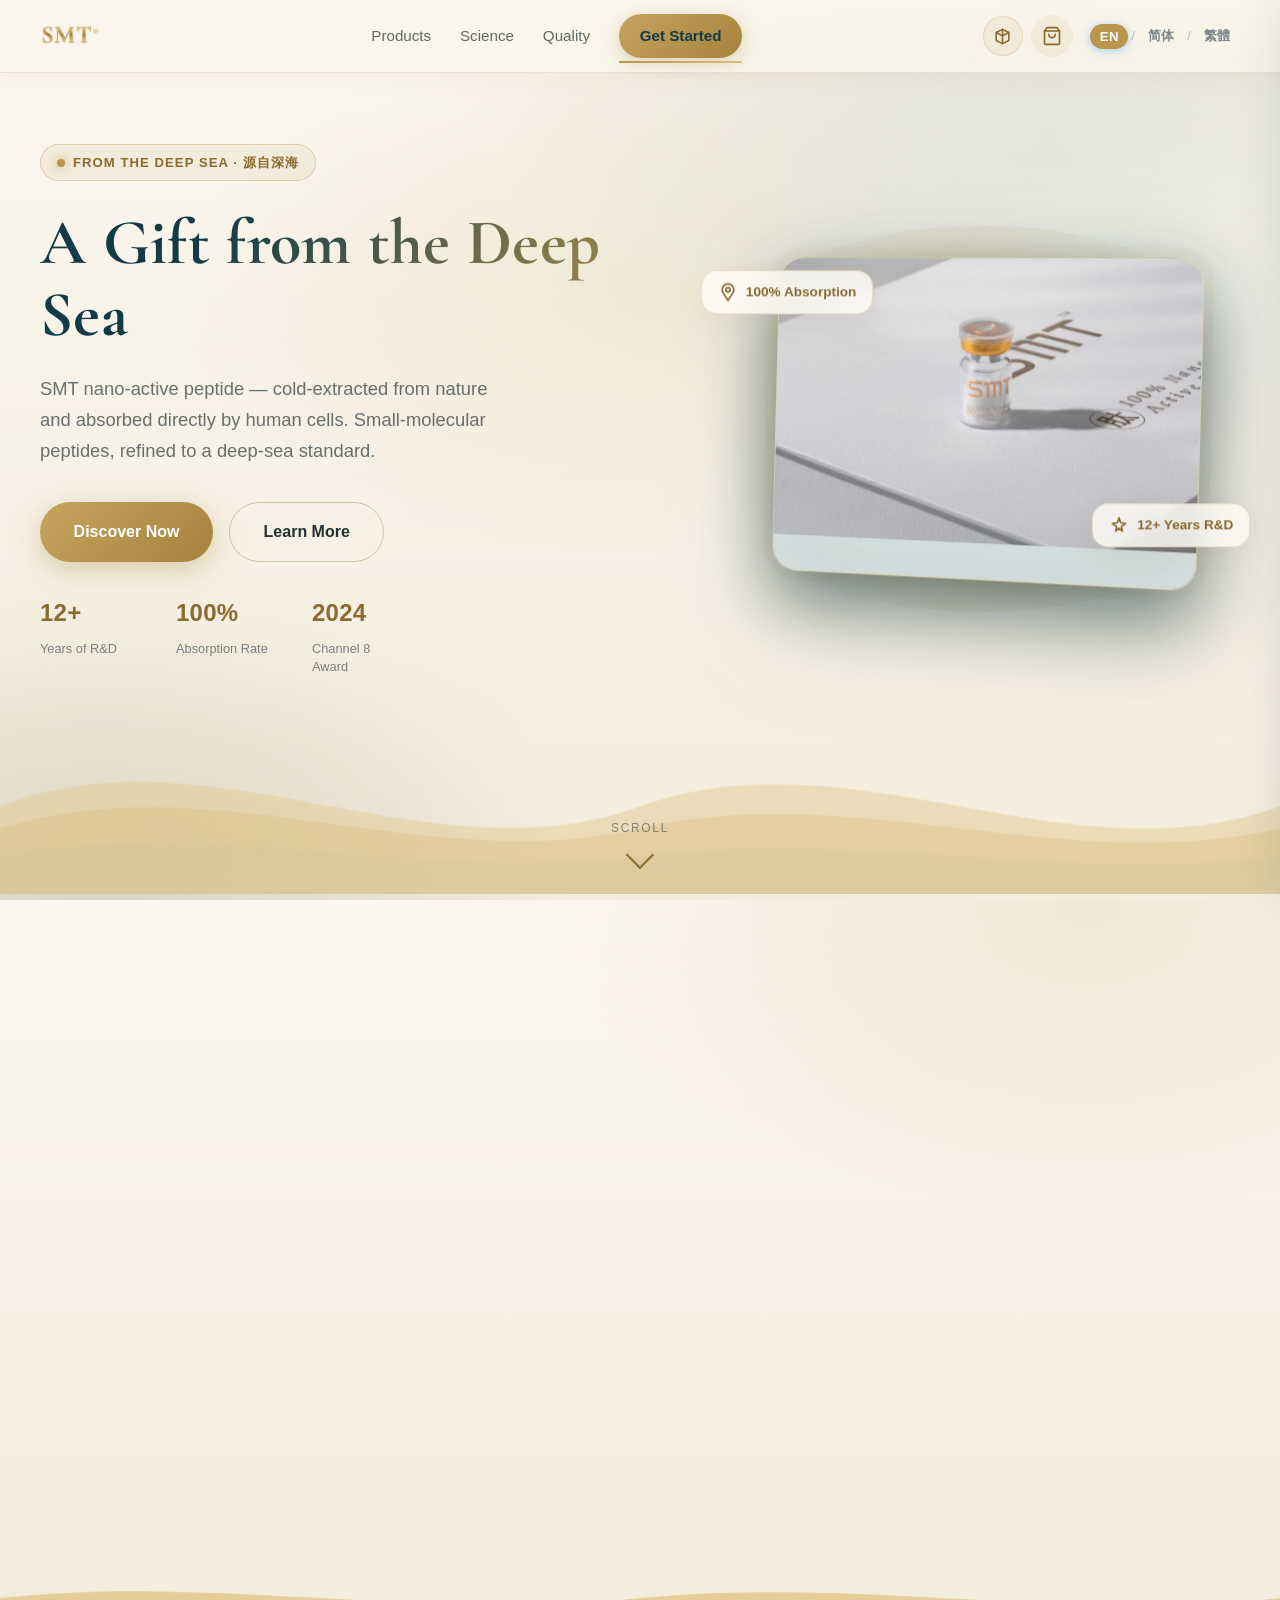
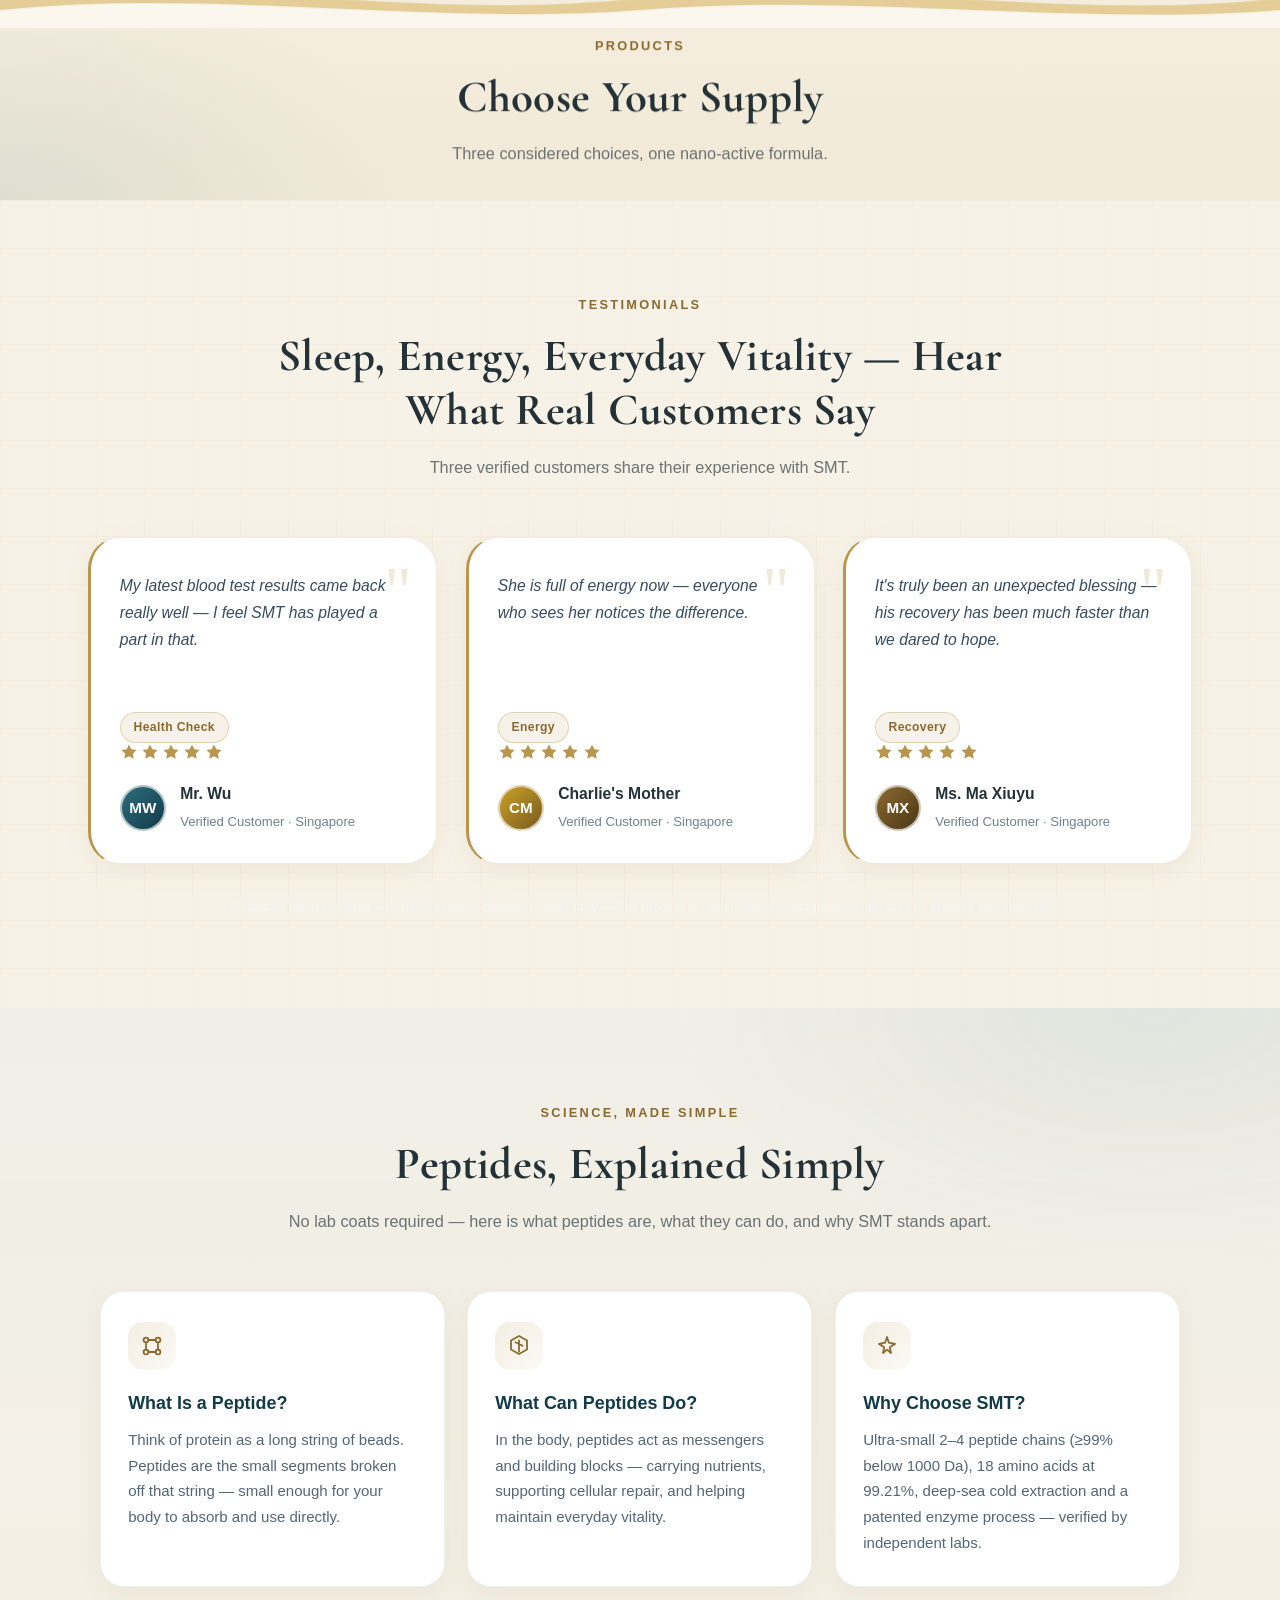
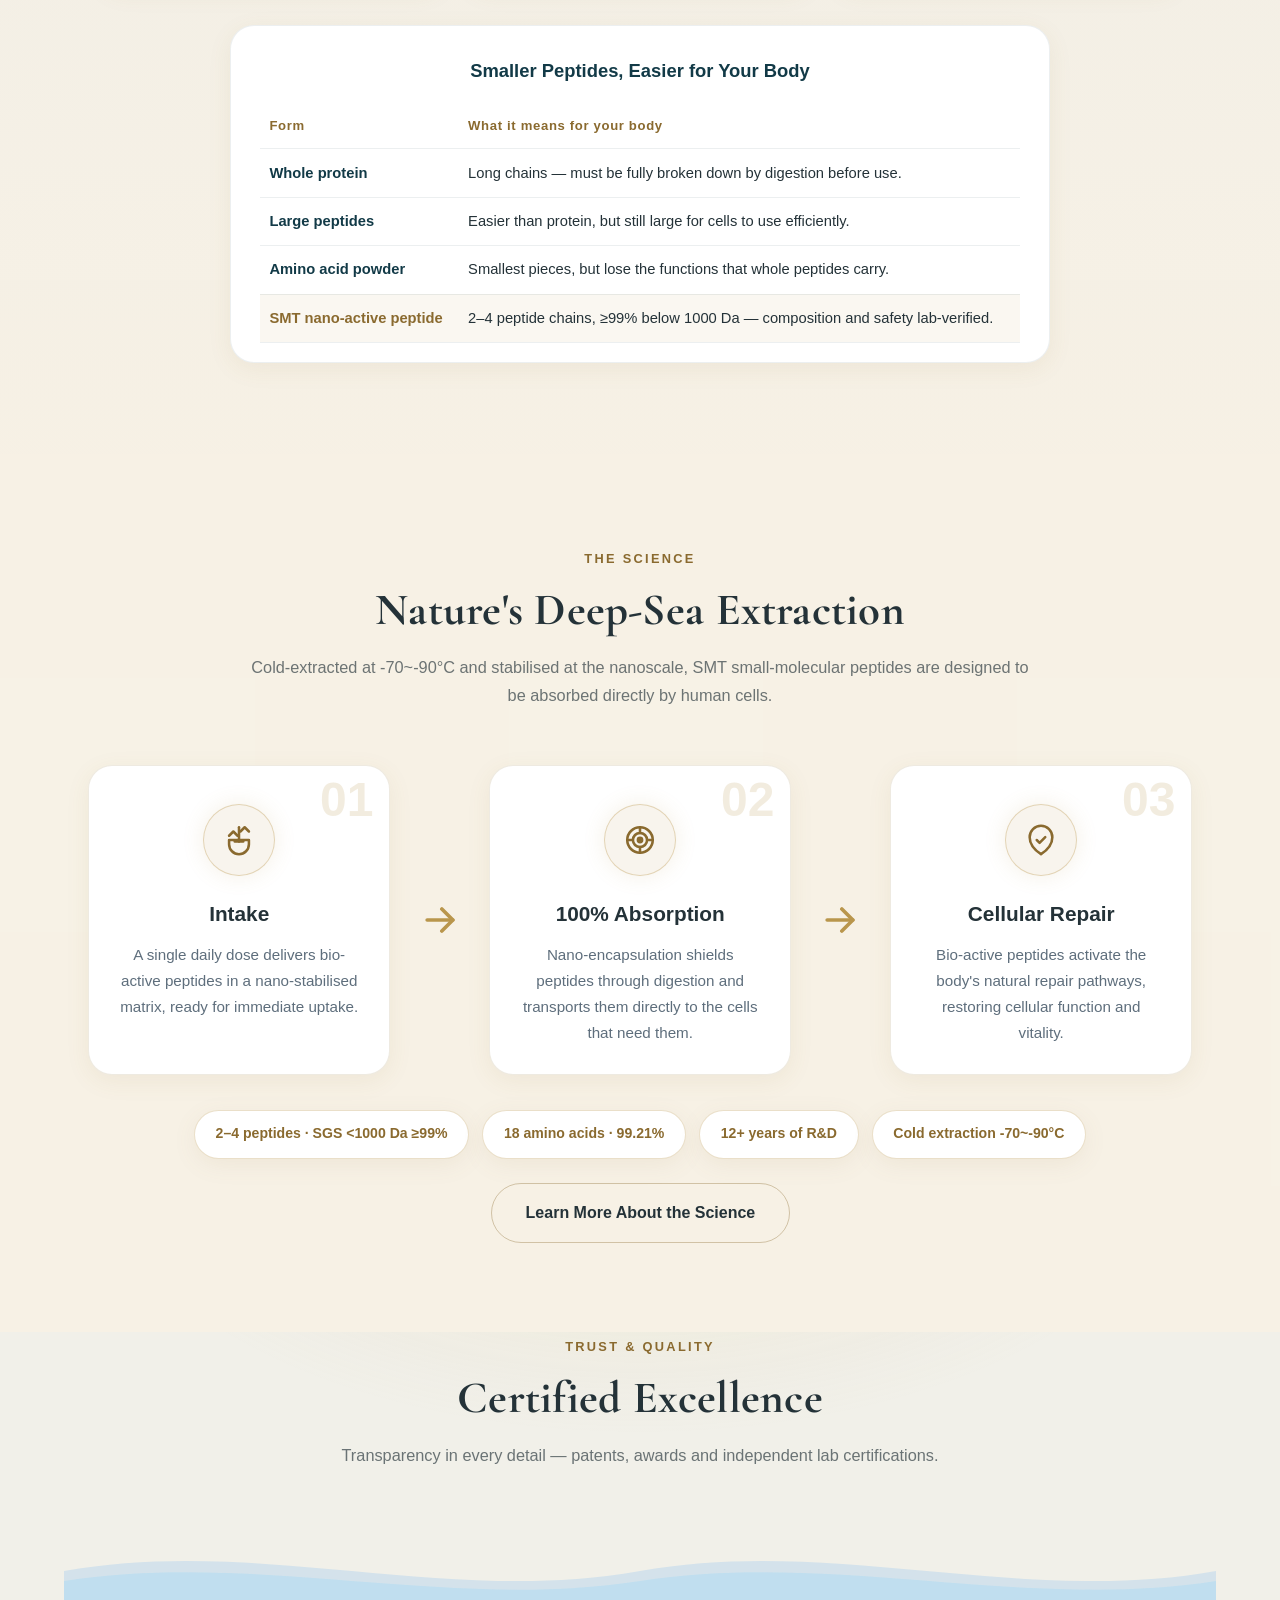
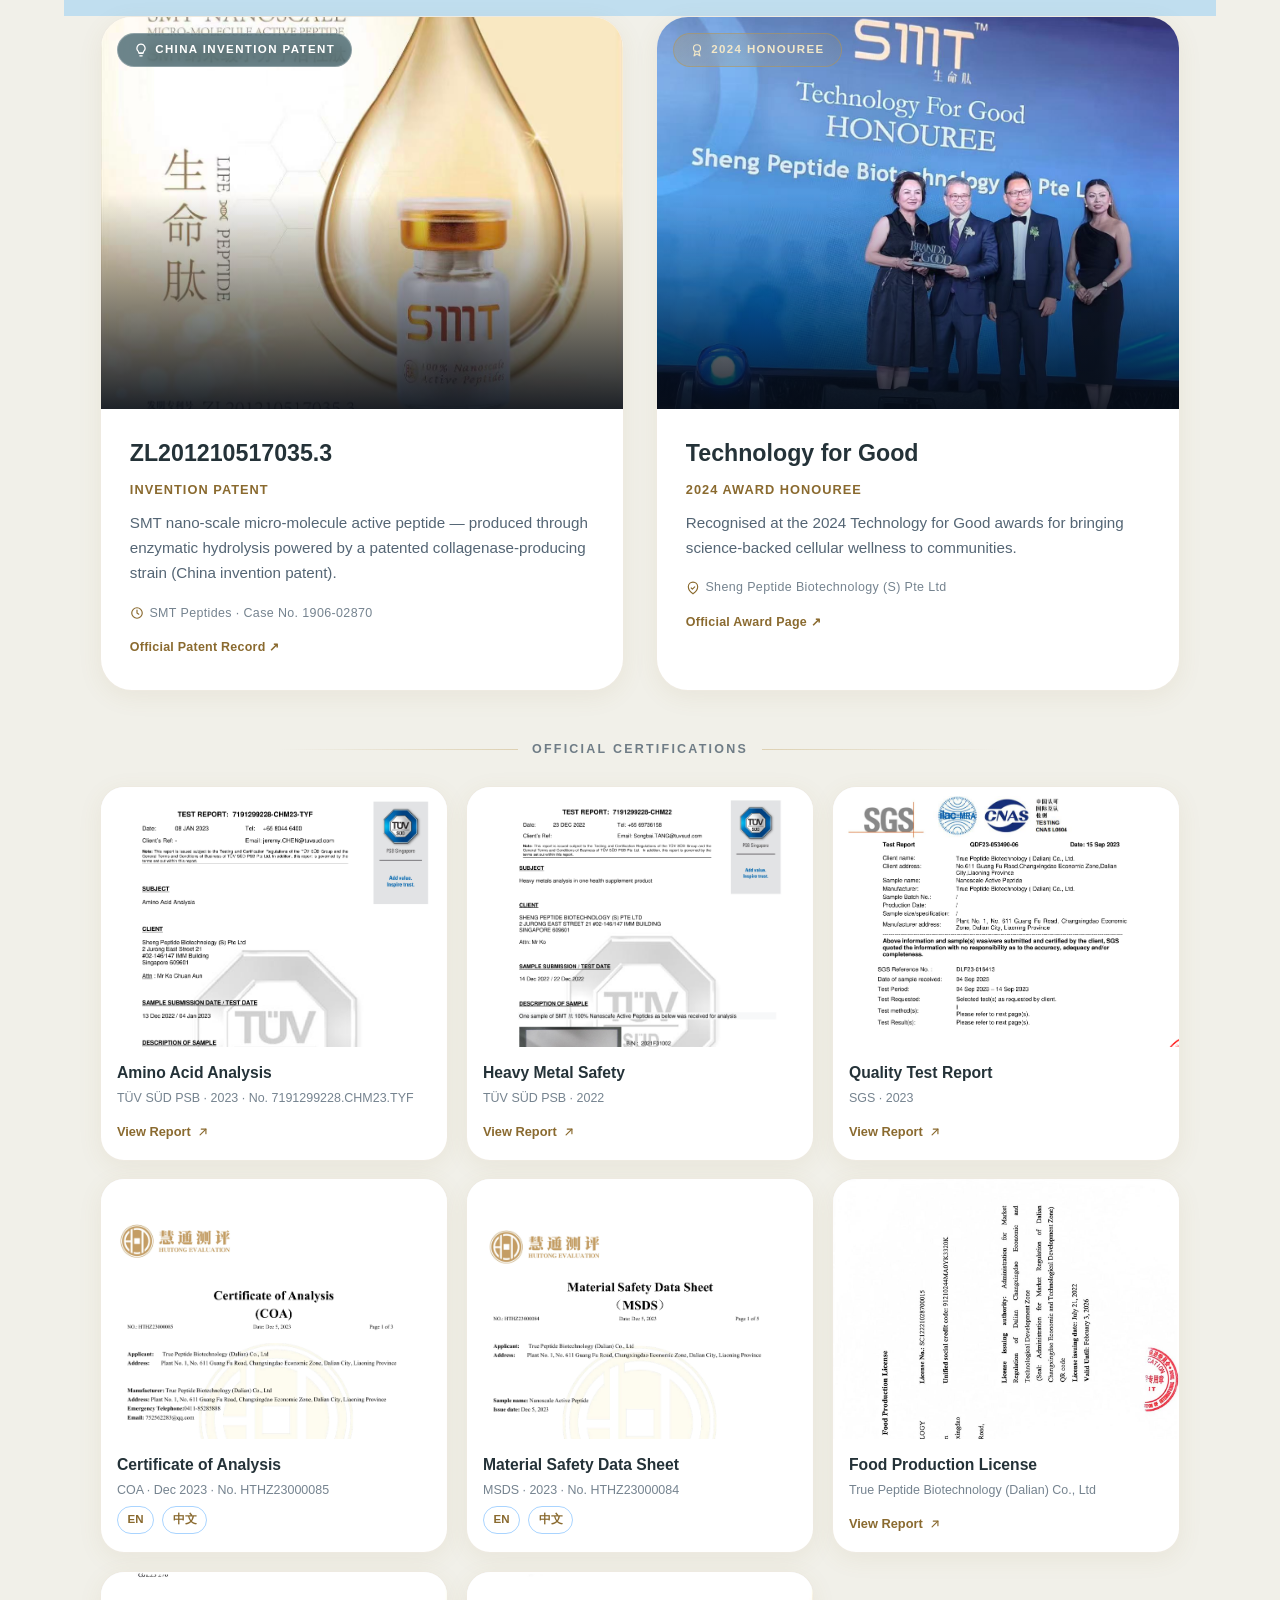
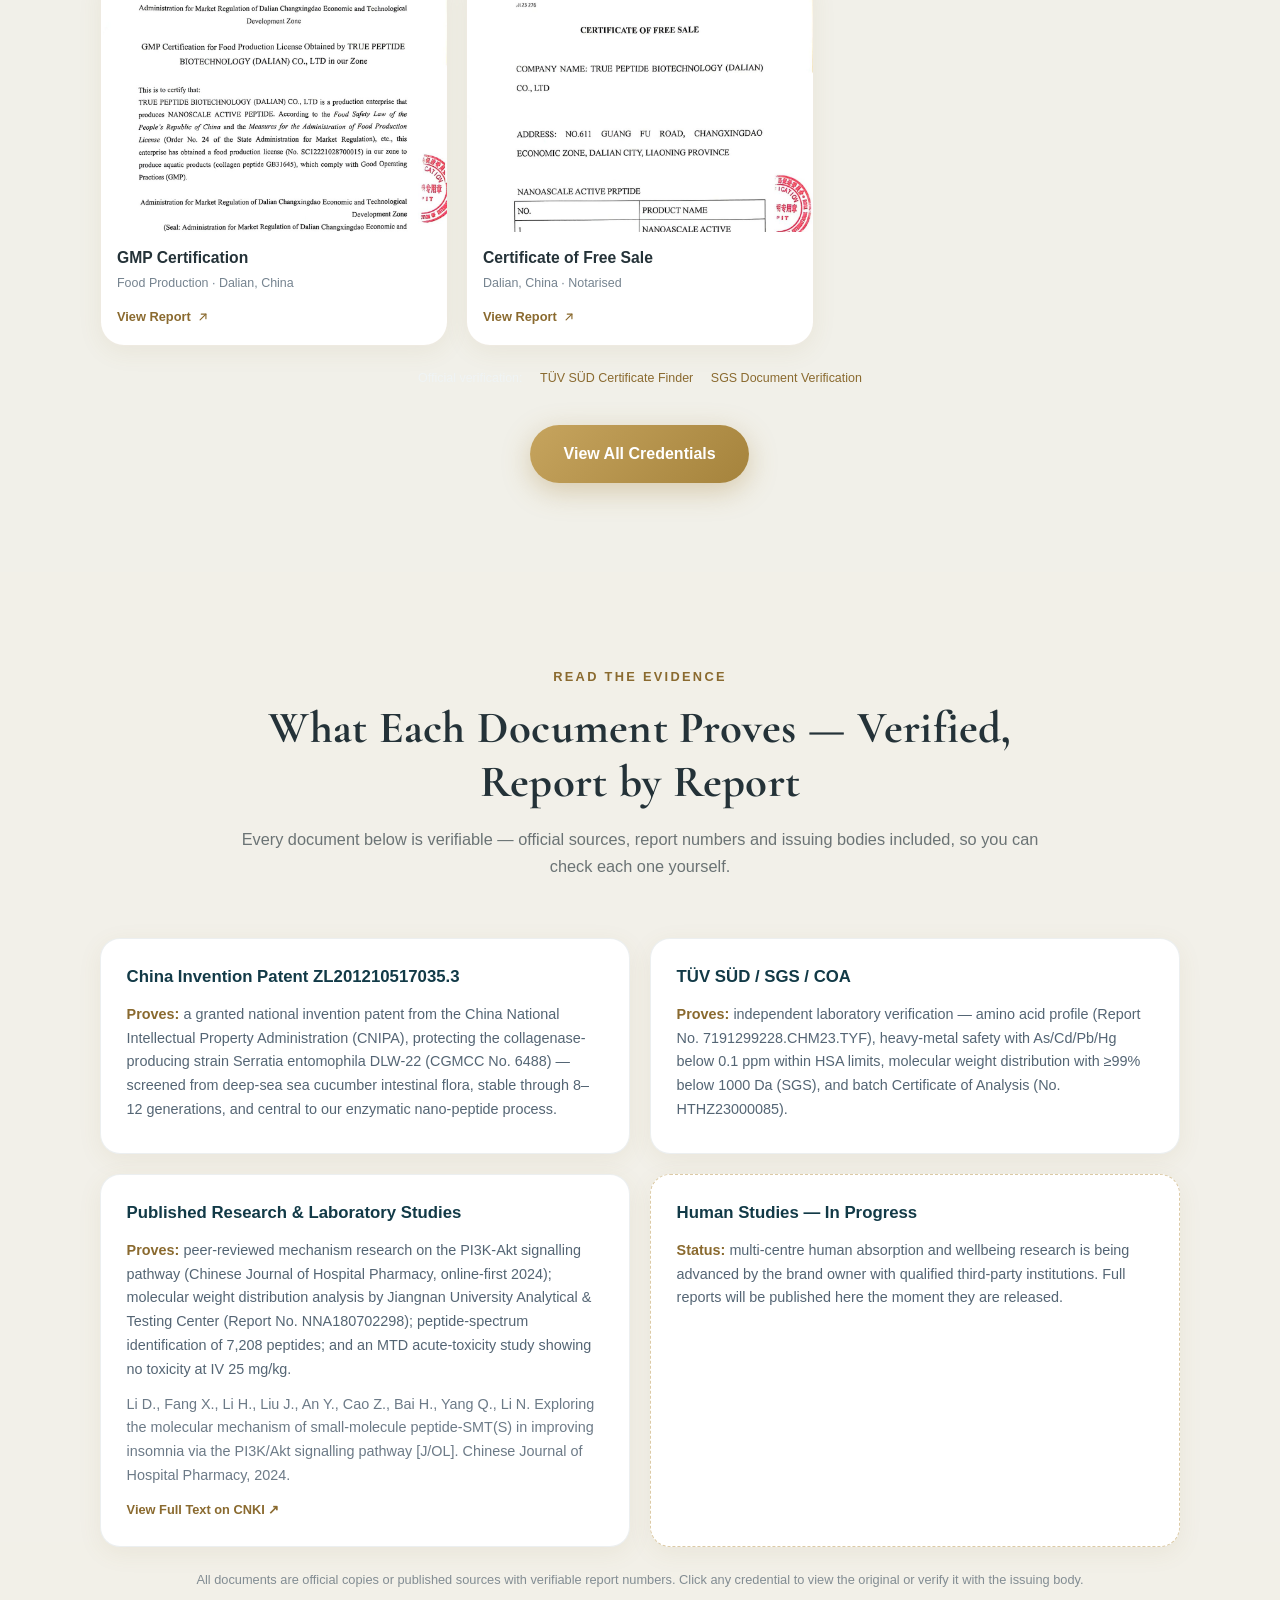
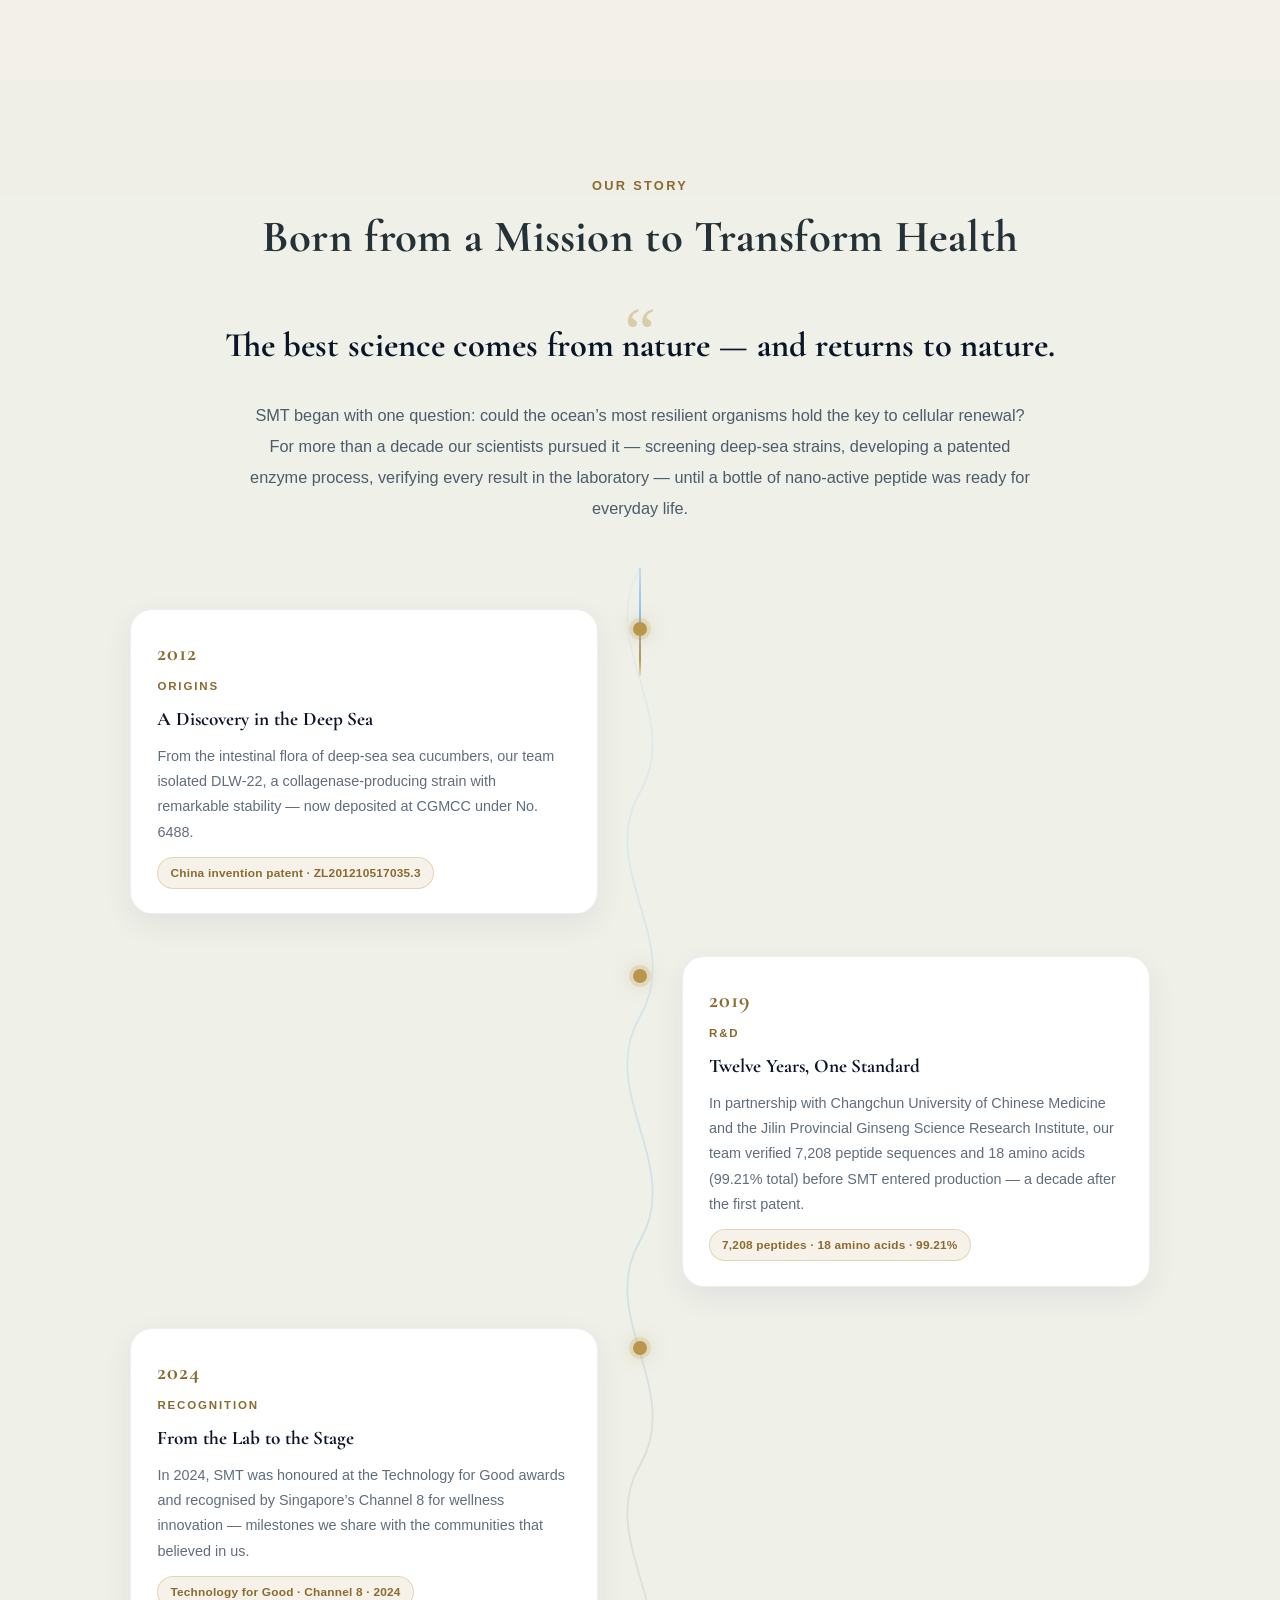
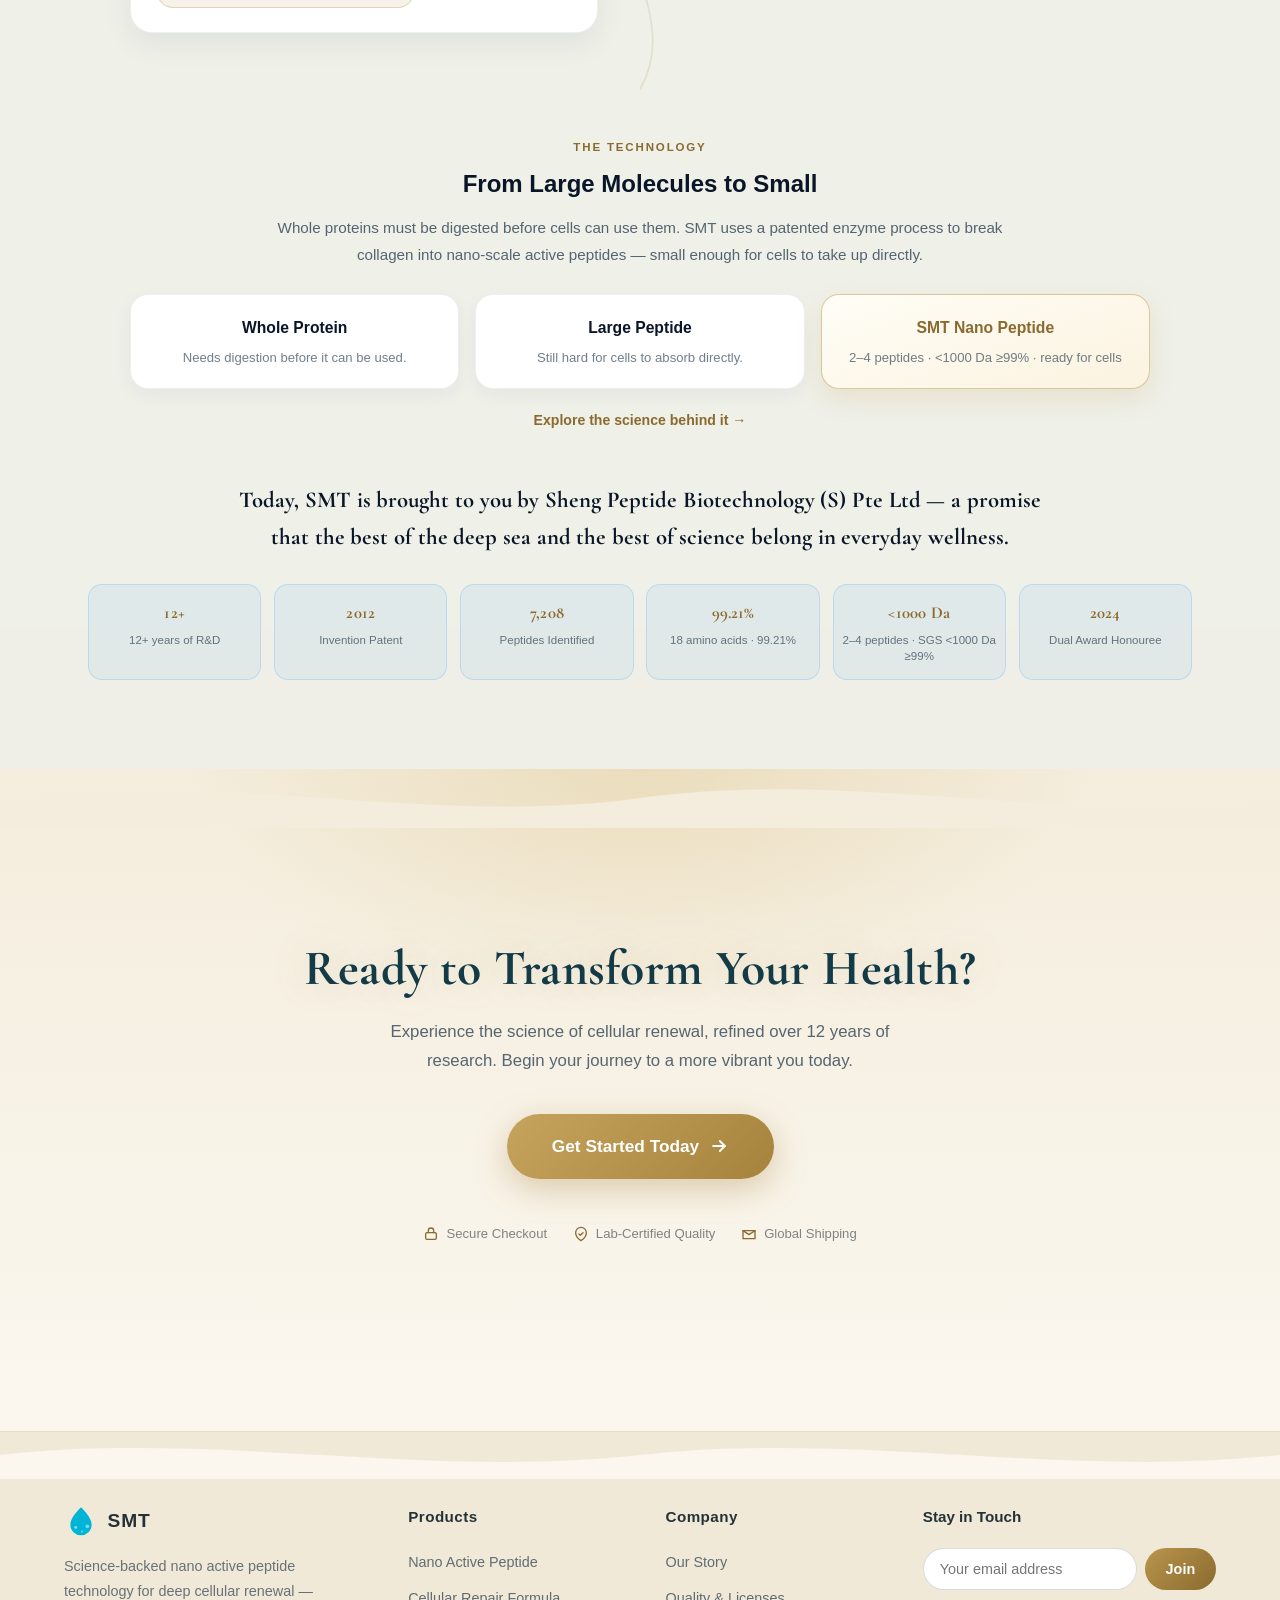
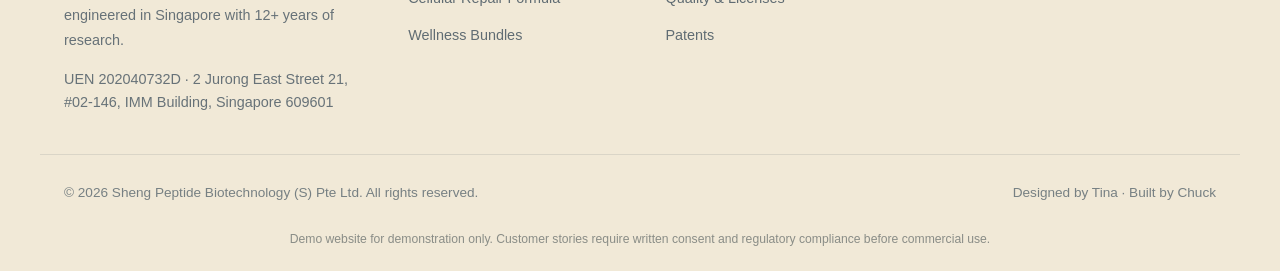
==== index.html @ e6cbcad3 "fix: v3.2.5 trademark mark ™ -> ® sitewide (nav hot-stamp logo; IPOS registered TM 40202020018T basi" ====
<!DOCTYPE html>
<html lang="en">
<head>
<meta charset="UTF-8">
<meta name="viewport" content="width=device-width, initial-scale=1.0">
<title>Sheng Peptide Biotechnology (S) Pte Ltd — Unlock Your Cells' Full Potential</title>
<meta name="description" content="Sheng Peptide Biotechnology (S) Pte Ltd: 12+ years of R&D in nano active peptide technology. Intake → 100% Absorption → Cellular Repair. Recipient of the 2024 Channel 8 Singapore award.">
<meta name="keywords" content="Sheng Peptide, SMT, peptide, nano active peptide, cellular repair, cellular renewal, biotechnology, Singapore, 100% absorption">
<meta name="author" content="Sheng Peptide Biotechnology (S) Pte Ltd">
<meta property="og:type" content="website">
<meta property="og:title" content="Sheng Peptide Biotechnology — Unlock Your Cells' Full Potential">
<meta property="og:description" content="Nano active peptide technology for deep cellular renewal — 12 years of R&D and 100% absorption.">
<meta property="og:image" content="https://charlieos.cc.cd/assets/products/tier-1month.jpg">
<meta property="og:site_name" content="Sheng Peptide Biotechnology (S) Pte Ltd">
<link rel="icon" href="data:image/svg+xml,%3Csvg xmlns='http://www.w3.org/2000/svg' viewBox='0 0 32 32'%3E%3Cpath d='M16 3C10 9 6 14 6 19a10 10 0 0 0 20 0c0-5-4-10-10-16z' fill='%2300B4D8'/%3E%3C/svg%3E">
    <link href="assets/fonts/fonts.css" rel="stylesheet">
<script type="application/ld+json">
{
  "@context": "https://schema.org",
  "@type": "Organization",
  "name": "Sheng Peptide Biotechnology (S) Pte Ltd",
  "description": "Nano active peptide technology for cellular renewal. 12+ years of research and development.",
  "award": "2024 Channel 8 Singapore Award",
  "slogan": "Unlock Your Cells' Full Potential"
}
</script>

<style>
/* ============================================================
   SMT 首页 — Ocean Wave v2.0 (by Chuck, designed by Tina)
   ============================================================ */
:root {
  /* === 海洋色系 === */
  --ocean-deep: #0A1628;
  --ocean-mid: #0B3D6B;
  --ocean-light: #1A6B8A;
  --teal-primary: #00B4D8;
  --teal-light: #48CAE4;
  --teal-pale: #90E0EF;
  --wave-white: #F0F8FF;
  --foam-white: #FFFFFF;
  --coral-accent: #FF6B6B;
  --coral-hover: #FF5252;
  --gold-accent: #FFD700;

  /* === 字体 === */
  --font-primary: 'SF Pro Display', -apple-system, BlinkMacSystemFont, 'Segoe UI', 'PingFang SC', sans-serif;
  --font-body: 'SF Pro Text', -apple-system, BlinkMacSystemFont, 'Segoe UI', 'PingFang SC', sans-serif;

  /* === 圆角 / 阴影 === */
  --radius-sm: 8px;
  --radius-md: 16px;
  --radius-lg: 24px;
  --radius-xl: 32px;
  --radius-full: 9999px;
  --shadow-soft: 0 4px 24px rgba(0, 180, 216, 0.08);
  --shadow-medium: 0 8px 32px rgba(0, 180, 216, 0.12);
  --shadow-strong: 0 12px 48px rgba(0, 180, 216, 0.18);
  --shadow-glow: 0 0 40px rgba(0, 180, 216, 0.35);

  /* === 动画 === */
  --ease-out-expo: cubic-bezier(0.16, 1, 0.3, 1);
  --ease-out-back: cubic-bezier(0.34, 1.56, 0.64, 1);
  --ease-spring: cubic-bezier(0.175, 0.885, 0.32, 1.275);
  --duration-fast: 0.2s;
  --duration-normal: 0.4s;
  --duration-slow: 0.6s;
  --duration-wave: 8s;

  /* === 布局 === */
  --container-max: 1200px;
  --container-narrow: 800px;
  --section-padding: clamp(4rem, 10vh, 8rem) clamp(1rem, 5vw, 4rem);
}

* { margin: 0; padding: 0; box-sizing: border-box; }

html { scroll-behavior: smooth; }

body {
  font-family: var(--font-body);
  background: var(--ocean-deep);
  color: var(--wave-white);
  line-height: 1.7;
  overflow-x: hidden;
  -webkit-font-smoothing: antialiased;
}

img, svg { display: block; max-width: 100%; }
a { text-decoration: none; color: inherit; }
ul { list-style: none; }

.container { max-width: var(--container-max); margin: 0 auto; padding: 0 1.5rem; }

/* ============================================================
   1. 全局波浪背景层
   ============================================================ */
.ocean-wave-bg {
  position: fixed;
  inset: 0;
  z-index: -2;
  pointer-events: none;
  background:
    radial-gradient(1200px 600px at 85% -10%, rgba(11, 61, 107, 0.55), transparent 60%),
    radial-gradient(900px 500px at 0% 100%, rgba(0, 180, 216, 0.10), transparent 55%),
    linear-gradient(180deg, var(--ocean-deep) 0%, var(--ocean-mid) 100%);
}

.particles {
  position: absolute;
  inset: 0;
  overflow: hidden;
}

.bubble {
  position: absolute;
  bottom: -40px;
  border-radius: 50%;
  background: radial-gradient(circle at 30% 30%, rgba(144, 224, 239, 0.9), rgba(0, 180, 216, 0.25));
  border: 1px solid rgba(144, 224, 239, 0.35);
  will-change: transform, opacity;
}

@keyframes bubble-rise {
  0%   { transform: translateY(0) scale(0.2); opacity: 0; }
  12%  { opacity: 0.65; }
  85%  { opacity: 0.3; }
  100% { transform: translateY(-105vh) scale(1.05); opacity: 0; }
}

/* ============================================================
   2. 顶部导航
   ============================================================ */
.site-nav {
  position: fixed;
  top: 0; left: 0; right: 0;
  z-index: 100;
  padding: 0.9rem 1.5rem;
  background: rgba(10, 22, 40, 0.55);
  backdrop-filter: blur(14px);
  -webkit-backdrop-filter: blur(14px);
  border-bottom: 1px solid rgba(144, 224, 239, 0.12);
  transition: background var(--duration-normal) var(--ease-out-expo);
}

.nav-inner {
  max-width: var(--container-max);
  margin: 0 auto;
  display: flex;
  align-items: center;
  justify-content: space-between;
  gap: 1rem;
}

.logo {
  display: flex;
  align-items: center;
  gap: 0.6rem;
  font-family: var(--font-primary);
  font-weight: 800;
  font-size: 1.2rem;
  letter-spacing: 0.04em;
  color: var(--wave-white);
}

.logo svg { width: 34px; height: 34px; }

.nav-links {
  display: flex;
  align-items: center;
  gap: 1.8rem;
}

.nav-links a {
  font-size: 0.95rem;
  color: rgba(240, 248, 255, 0.78);
  position: relative;
  transition: color var(--duration-fast) ease;
}

.nav-links a::after {
  content: "";
  position: absolute;
  left: 0; bottom: -5px;
  width: 100%; height: 2px;
  background: linear-gradient(90deg, var(--teal-primary), var(--teal-light));
  border-radius: 2px;
  transform: scaleX(0);
  transform-origin: left;
  transition: transform var(--duration-normal) var(--ease-out-expo);
}

.nav-links a:hover { color: var(--foam-white); }
.nav-links a:hover::after { transform: scaleX(1); }

.nav-cta {
  font-family: var(--font-primary);
  font-weight: 700;
  font-size: 0.9rem;
  padding: 0.55rem 1.3rem;
  border-radius: var(--radius-full);
  background: linear-gradient(135deg, var(--coral-accent), var(--coral-hover));
  color: var(--foam-white);
  box-shadow: 0 4px 20px rgba(255, 107, 107, 0.35);
  transition: all var(--duration-normal) var(--ease-out-expo);
}

.nav-cta:hover { transform: translateY(-2px); box-shadow: 0 8px 28px rgba(255, 107, 107, 0.5); }

.nav-toggle {
  display: none;
  background: none; border: none; cursor: pointer;
  width: 40px; height: 40px;
  position: relative;
}

.nav-toggle span {
  position: absolute;
  left: 8px; right: 8px;
  height: 2px;
  background: var(--wave-white);
  border-radius: 2px;
  transition: all var(--duration-normal) var(--ease-out-expo);
}
.nav-toggle span:nth-child(1) { top: 12px; }
.nav-toggle span:nth-child(2) { top: 19px; }
.nav-toggle span:nth-child(3) { top: 26px; }
.nav-toggle.active span:nth-child(1) { top: 19px; transform: rotate(45deg); }
.nav-toggle.active span:nth-child(2) { opacity: 0; }
.nav-toggle.active span:nth-child(3) { top: 19px; transform: rotate(-45deg); }

/* ============================================================
   3. Hero Section
   ============================================================ */
.hero-section {
  position: relative;
  min-height: 100vh;
  display: flex;
  align-items: center;
  padding: 7rem 1.5rem 12rem;
  overflow: hidden;
}

.hero-grid {
  max-width: var(--container-max);
  margin: 0 auto;
  display: grid;
  grid-template-columns: 1.1fr 0.9fr;
  gap: 3rem;
  align-items: center;
  width: 100%;
}

.hero-badge {
  display: inline-flex;
  align-items: center;
  gap: 0.5rem;
  padding: 0.4rem 1rem;
  border-radius: var(--radius-full);
  background: rgba(0, 180, 216, 0.12);
  border: 1px solid rgba(0, 180, 216, 0.35);
  color: var(--teal-light);
  font-size: 0.82rem;
  font-weight: 600;
  letter-spacing: 0.08em;
  text-transform: uppercase;
  margin-bottom: 1.6rem;
}

.hero-badge::before {
  content: "";
  width: 8px; height: 8px;
  border-radius: 50%;
  background: var(--teal-primary);
  box-shadow: 0 0 12px var(--teal-primary);
  animation: pulse-dot 2s ease-in-out infinite;
}

@keyframes pulse-dot {
  0%, 100% { opacity: 1; transform: scale(1); }
  50% { opacity: 0.5; transform: scale(0.8); }
}

.hero-title {
  font-family: var(--font-primary);
  font-size: clamp(2.4rem, 5vw, 4.3rem);
  font-weight: 800;
  line-height: 1.12;
  letter-spacing: -0.01em;
  background: linear-gradient(120deg, var(--foam-white) 30%, var(--teal-light) 100%);
  -webkit-background-clip: text;
  background-clip: text;
  -webkit-text-fill-color: transparent;
  margin-bottom: 1.4rem;
}

.hero-subtitle {
  font-size: clamp(1rem, 1.5vw, 1.15rem);
  color: rgba(240, 248, 255, 0.75);
  max-width: 30rem;
  margin-bottom: 2.2rem;
}

.hero-cta-group {
  display: flex;
  flex-wrap: wrap;
  gap: 1rem;
  margin-bottom: 2.5rem;
}

.btn {
  display: inline-flex;
  align-items: center;
  gap: 0.5rem;
  font-family: var(--font-primary);
  font-weight: 700;
  font-size: 1rem;
  padding: 0.95rem 2.1rem;
  border-radius: var(--radius-full);
  transition: all var(--duration-normal) var(--ease-out-expo);
  will-change: transform;
}

.btn-primary {
  background: linear-gradient(135deg, var(--teal-primary), var(--teal-light));
  color: var(--ocean-deep);
  box-shadow: 0 8px 30px rgba(0, 180, 216, 0.4);
}
.btn-primary:hover { transform: translateY(-3px); box-shadow: var(--shadow-glow); }

.btn-secondary {
  background: transparent;
  color: var(--wave-white);
  border: 1.5px solid rgba(144, 224, 239, 0.4);
}
.btn-secondary:hover { border-color: var(--teal-light); transform: translateY(-3px); background: rgba(0, 180, 216, 0.08); }

.hero-stats {
  display: flex;
  gap: 2.5rem;
  align-items: flex-start;
}

.hero-stats .mini-stat strong {
  display: block;
  min-height: 1.9rem;
  line-height: 1;
  width: 6rem;
  font-family: var(--font-primary);
  font-size: 1.5rem;
  font-weight: 800;
  color: var(--teal-light);
  font-variant-numeric: tabular-nums;
  letter-spacing: 0.01em;
  white-space: nowrap;
}
.hero-stats .mini-stat span {
  display: block;
  margin-top: 0.5rem;
  width: 6rem;
  font-size: 0.8rem;
  line-height: 1.4;
  color: rgba(240, 248, 255, 0.6);
  min-height: 2.2em;
}

/* --- 产品展示区（居中） --- */
.hero-product-showcase {
  position: relative;
  display: flex;
  align-items: center;
  justify-content: center;
}

.product-image-wrapper {
  position: relative;
  z-index: 2;
  width: min(300px, 62vw);
  animation: product-float 7s var(--ease-spring) infinite;
}

.hero-bottle-frame {
  position: relative;
  overflow: hidden;
  border-radius: 47% 53% 51% 49% / 44% 46% 54% 56%;
  border: 1px solid rgba(185, 150, 76, 0.32);
  box-shadow:
    0 30px 70px rgba(6, 18, 26, 0.42),
    inset 0 0 60px rgba(255, 255, 255, 0.16),
    0 0 0 10px rgba(185, 150, 76, 0.06);
  transform: perspective(1000px) rotateY(-9deg) rotate(1.5deg);
  background: radial-gradient(120% 100% at 50% 0%, rgba(255, 246, 224, 0.72), rgba(225, 232, 230, 0.92) 68%, rgba(208, 216, 216, 0.96));
}

.hero-bottle-frame img {
  display: block;
  width: 100%;
  height: auto;
  transform: scale(1.08) translateY(-0.5%);
  object-fit: cover;
}

.hero-bottle-frame::after {
  content: "";
  position: absolute;
  inset: 0;
  border-radius: inherit;
  pointer-events: none;
  background:
    radial-gradient(70% 45% at 50% 8%, rgba(255, 244, 214, 0.42), transparent 62%),
    radial-gradient(120% 90% at 50% 108%, rgba(18, 58, 71, 0.18), transparent 60%);
  mix-blend-mode: soft-light;
}

.product-glow {
  position: absolute;
  inset: -10%;
  z-index: 0;
  background: radial-gradient(circle, rgba(217, 190, 126, 0.5) 0%, rgba(185, 150, 76, 0.18) 45%, transparent 70%);
  border-radius: 50%;
  animation: glow-pulse 3.5s ease-in-out infinite;
  pointer-events: none;
}

@keyframes product-float {
  0%, 100% { transform: translateY(0) rotate(0deg); }
  50% { transform: translateY(-16px) rotate(1.2deg); }
}

@keyframes glow-pulse {
  0%, 100% { opacity: 0.45; transform: scale(1); }
  50% { opacity: 0.85; transform: scale(1.06); }
}

.floating-element {
  position: absolute;
  z-index: 3;
  display: flex;
  align-items: center;
  gap: 0.5rem;
  padding: 0.6rem 1rem;
  border-radius: var(--radius-md);
  background: rgba(255, 255, 255, 0.07);
  backdrop-filter: blur(10px);
  -webkit-backdrop-filter: blur(10px);
  border: 1px solid rgba(144, 224, 239, 0.25);
  font-size: 0.85rem;
  font-weight: 600;
  color: var(--teal-pale);
  box-shadow: var(--shadow-soft);
  animation: product-float 7s var(--ease-spring) infinite;
}

.floating-element svg { width: 20px; height: 20px; }
.float-1 { top: 8%; left: -6%; animation-delay: -1.5s; }
.float-2 { bottom: 14%; right: -4%; animation-delay: -3s; }

/* --- Hero 底部波浪 --- */
.hero-waves {
  position: absolute;
  left: 0; right: 0; bottom: 0;
  height: 220px;
  z-index: 1;
  pointer-events: none;
}

.wave-layer {
  position: absolute;
  left: 0; bottom: 0;
  width: 200%;
  height: 100%;
  animation: wave-flow var(--duration-wave) linear infinite;
  will-change: transform;
}

.wave-layer svg { width: 100%; height: 100%; }

.wave-1 { animation-duration: 8s; opacity: 0.55; z-index: 3; }
.wave-2 { animation-duration: 12s; opacity: 0.38; animation-delay: -2s; z-index: 2; }
.wave-3 { animation-duration: 16s; opacity: 0.22; animation-delay: -4s; z-index: 1; }

@keyframes wave-flow {
  0%   { transform: translateX(0) translateY(0); }
  50%  { transform: translateX(-25%) translateY(-5px); }
  100% { transform: translateX(-50%) translateY(0); }
}

/* --- 滚动指示器 --- */
.scroll-indicator {
  position: absolute;
  left: 50%;
  bottom: 2.2rem;
  transform: translateX(-50%);
  z-index: 4;
  display: flex;
  flex-direction: column;
  align-items: center;
  gap: 0.4rem;
  color: rgba(240, 248, 255, 0.6);
  font-size: 0.75rem;
  letter-spacing: 0.14em;
  text-transform: uppercase;
  animation: scroll-bounce 2s ease-in-out infinite;
}

.scroll-indicator .chevron {
  width: 20px; height: 20px;
  border-right: 2px solid var(--teal-light);
  border-bottom: 2px solid var(--teal-light);
  transform: rotate(45deg);
}

@keyframes scroll-bounce {
  0%, 100% { transform: translateX(-50%) translateY(0); opacity: 1; }
  50% { transform: translateX(-50%) translateY(10px); opacity: 0.55; }
}

/* ============================================================
   4. 通用 Section / 滚动动画
   ============================================================ */
.section {
  position: relative;
  padding: var(--section-padding);
}

.section-header {
  text-align: center;
  max-width: var(--container-narrow);
  margin: 0 auto 3.5rem;
}

.section-label {
  display: inline-block;
  font-size: 0.8rem;
  font-weight: 700;
  letter-spacing: 0.18em;
  text-transform: uppercase;
  color: var(--teal-light);
  margin-bottom: 0.9rem;
}

.section-title {
  font-family: var(--font-primary);
  font-size: clamp(1.7rem, 3.5vw, 2.9rem);
  font-weight: 800;
  line-height: 1.2;
  color: var(--wave-white);
}

.section-sub {
  margin-top: 1rem;
  color: rgba(240, 248, 255, 0.7);
  font-size: 1.02rem;
}

/* 入场动画基类 */
.reveal, .reveal-scale, .reveal-left, .reveal-right, .stagger-item {
  opacity: 0;
  will-change: transform, opacity;
}

.reveal {
  transform: translateY(40px);
  transition: opacity var(--duration-slow) var(--ease-out-expo),
              transform var(--duration-slow) var(--ease-out-expo);
}

.reveal-scale {
  transform: scale(0.9) translateY(20px);
  transition: opacity var(--duration-slow) var(--ease-out-expo),
              transform var(--duration-slow) var(--ease-out-back);
}

.reveal-left {
  transform: translateX(-60px);
  transition: opacity var(--duration-slow) var(--ease-out-expo),
              transform var(--duration-slow) var(--ease-out-expo);
}

.reveal-right {
  transform: translateX(60px);
  transition: opacity var(--duration-slow) var(--ease-out-expo),
              transform var(--duration-slow) var(--ease-out-expo);
}

.reveal.visible, .reveal-scale.visible,
.reveal-left.visible, .reveal-right.visible,
.stagger-container.visible .stagger-item {
  opacity: 1;
  transform: translateX(0) translateY(0) scale(1);
}

.stagger-item {
  transform: translateY(30px);
  transition: opacity var(--duration-normal) var(--ease-out-expo),
              transform var(--duration-normal) var(--ease-out-expo);
}

.stagger-container.visible .stagger-item:nth-child(1) { transition-delay: 0s; }
.stagger-container.visible .stagger-item:nth-child(2) { transition-delay: 0.12s; }
.stagger-container.visible .stagger-item:nth-child(3) { transition-delay: 0.24s; }
.stagger-container.visible .stagger-item:nth-child(4) { transition-delay: 0.36s; }

/* ============================================================
   5. 品牌故事 Section
   ============================================================ */
.story-section { background: rgba(11, 61, 107, 0.18); }

.story-grid {
  display: grid;
  grid-template-columns: 1fr 1fr;
  gap: 3.5rem;
  align-items: center;
}

.story-content p {
  color: rgba(240, 248, 255, 0.78);
  font-size: 1.05rem;
  margin-bottom: 2rem;
}

.story-stats {
  display: grid;
  grid-template-columns: 1fr 1fr;
  gap: 1.5rem;
}

.stat-item {
  background: rgba(255, 255, 255, 0.05);
  border: 1px solid rgba(144, 224, 239, 0.15);
  border-radius: var(--radius-md);
  padding: 1.4rem 1.2rem;
  transition: all var(--duration-normal) var(--ease-out-expo);
}
.stat-item:hover { transform: translateY(-5px); border-color: rgba(0, 180, 216, 0.5); box-shadow: var(--shadow-medium); }

.stat-value {
  font-family: var(--font-primary);
  font-size: 2.2rem;
  font-weight: 800;
  color: var(--teal-light);
  line-height: 1.1;
}

.stat-label {
  font-size: 0.85rem;
  color: rgba(240, 248, 255, 0.65);
  margin-top: 0.3rem;
}

/* 时间线视觉 */
.story-visual {
  position: relative;
  padding: 1rem;
}

.timeline {
  position: relative;
  padding-left: 2.2rem;
  border-left: 2px solid rgba(0, 180, 216, 0.3);
}

.timeline-item {
  position: relative;
  padding: 0 0 1.8rem 0.4rem;
}

.timeline-item::before {
  content: "";
  position: absolute;
  left: -2.35rem;
  top: 0.4rem;
  width: 12px; height: 12px;
  border-radius: 50%;
  background: var(--teal-primary);
  box-shadow: 0 0 0 4px rgba(0, 180, 216, 0.15), 0 0 16px var(--teal-primary);
}

.timeline-item .tl-year {
  font-family: var(--font-primary);
  font-weight: 800;
  font-size: 1.05rem;
  color: var(--teal-light);
}

.timeline-item p {
  color: rgba(240, 248, 255, 0.7);
  font-size: 0.92rem;
}

.award-badge {
  margin-top: 1.6rem;
  display: inline-flex;
  align-items: center;
  gap: 0.9rem;
  padding: 1rem 1.4rem;
  border-radius: var(--radius-lg);
  background: linear-gradient(135deg, rgba(255, 215, 0, 0.12), rgba(255, 215, 0, 0.04));
  border: 1px solid rgba(255, 215, 0, 0.35);
  box-shadow: 0 0 30px rgba(255, 215, 0, 0.12);
}

.award-badge svg { width: 34px; height: 34px; color: var(--gold-accent); }

.award-badge .award-text strong {
  display: block;
  font-family: var(--font-primary);
  font-size: 1rem;
  color: var(--gold-accent);
  letter-spacing: 0.02em;
}

.award-badge .award-text span {
  font-size: 0.8rem;
  color: rgba(240, 248, 255, 0.65);
}

/* ============================================================
   6. 三步流程 Section
   ============================================================ */
.process-section { background: rgba(10, 22, 40, 0.4); }

.process-steps {
  display: grid;
  grid-template-columns: 1fr auto 1fr auto 1fr;
  gap: 1.5rem;
  align-items: stretch;
}

.step-card {
  position: relative;
  background: rgba(255, 255, 255, 0.05);
  backdrop-filter: blur(10px);
  -webkit-backdrop-filter: blur(10px);
  border: 1px solid rgba(144, 224, 239, 0.14);
  border-radius: var(--radius-lg);
  padding: 2.4rem 1.8rem 1.8rem;
  text-align: center;
  overflow: hidden;
  transition: all var(--duration-normal) var(--ease-out-expo);
}

.step-card:hover {
  transform: translateY(-8px);
  box-shadow: var(--shadow-strong);
  border-color: rgba(0, 180, 216, 0.45);
}

.step-number {
  position: absolute;
  top: 0.6rem; right: 1rem;
  font-family: var(--font-primary);
  font-size: 3rem;
  font-weight: 800;
  color: rgba(0, 180, 216, 0.16);
  line-height: 1;
}

.step-icon {
  width: 72px; height: 72px;
  margin: 0 auto 1.2rem;
  display: flex;
  align-items: center;
  justify-content: center;
  border-radius: 50%;
  background: rgba(0, 180, 216, 0.12);
  border: 1px solid rgba(0, 180, 216, 0.35);
  box-shadow: 0 0 24px rgba(0, 180, 216, 0.15);
  transition: transform var(--duration-normal) var(--ease-out-back);
}

.step-card:hover .step-icon { transform: scale(1.12); }
.step-icon svg { width: 34px; height: 34px; color: var(--teal-light); }

.step-card h3 {
  font-family: var(--font-primary);
  font-size: 1.3rem;
  font-weight: 700;
  color: var(--wave-white);
  margin-bottom: 0.7rem;
}

.step-card p {
  font-size: 0.95rem;
  color: rgba(240, 248, 255, 0.68);
}

.step-connector {
  display: flex;
  align-items: center;
  justify-content: center;
  padding: 0 0.2rem;
}

.step-connector svg {
  width: 44px; height: 44px;
  color: var(--teal-primary);
  animation: connector-pulse 2.4s ease-in-out infinite;
}

@keyframes connector-pulse {
  0%, 100% { opacity: 0.4; transform: translateX(0); }
  50% { opacity: 1; transform: translateX(6px); }
}

/* ============================================================
   7. 客户评价 Section
   ============================================================ */
.testimonials-section {
  background:
    linear-gradient(rgba(72, 202, 228, 0.035) 1px, transparent 1px),
    linear-gradient(90deg, rgba(72, 202, 228, 0.035) 1px, transparent 1px),
    rgba(11, 61, 107, 0.18);
  background-size: 48px 48px;
}

.testimonials-grid {
  display: grid;
  grid-template-columns: repeat(3, 1fr);
  gap: 1.8rem;
  transition: opacity 0.45s ease, transform 0.45s ease;
}

.testimonials-grid.testi-leaving {
  opacity: 0;
  transform: translateY(10px);
}

.testimonials-grid .testi-card {
  animation: testi-card-in 0.6s var(--ease-out-expo) both;
}

.testimonials-grid .testi-card:nth-child(2) { animation-delay: 0.08s; }
.testimonials-grid .testi-card:nth-child(3) { animation-delay: 0.16s; }

@keyframes testi-card-in {
  from { opacity: 0; transform: translateY(22px) scale(0.985); }
  to   { opacity: 1; transform: translateY(0) scale(1); }
}

.testi-disclaimer {
  margin-top: 2rem;
  text-align: center;
  font-size: 0.78rem;
  letter-spacing: 0.02em;
  color: rgba(240, 248, 255, 0.48);
}

.testimonial-card {
  position: relative;
  background: rgba(255, 255, 255, 0.05);
  backdrop-filter: blur(12px);
  -webkit-backdrop-filter: blur(12px);
  border: 1px solid rgba(144, 224, 239, 0.14);
  border-left: 3px solid var(--teal-primary);
  border-radius: var(--radius-xl);
  padding: 2.2rem 1.8rem 1.8rem;
  transition: all var(--duration-normal) var(--ease-out-expo);
}

.testimonial-card:hover {
  transform: translateY(-8px);
  box-shadow: var(--shadow-strong);
}

.quote-icon {
  position: absolute;
  top: 1.2rem; right: 1.5rem;
  font-family: Georgia, serif;
  font-size: 4.2rem;
  line-height: 1;
  color: rgba(0, 180, 216, 0.22);
}

.testimonial-card blockquote {
  font-size: 0.98rem;
  color: rgba(240, 248, 255, 0.85);
  font-style: italic;
  margin-bottom: 1.4rem;
  min-height: 6.5em;
}

.rating {
  display: flex;
  gap: 0.2rem;
  margin-bottom: 1.2rem;
  color: var(--gold-accent);
}

.rating svg { width: 18px; height: 18px; animation: star-glow 2.4s ease-in-out infinite; }
.rating svg:nth-child(2) { animation-delay: 0.2s; }
.rating svg:nth-child(3) { animation-delay: 0.4s; }
.rating svg:nth-child(4) { animation-delay: 0.6s; }
.rating svg:nth-child(5) { animation-delay: 0.8s; }

@keyframes star-glow {
  0%, 100% { filter: drop-shadow(0 0 0 rgba(255, 215, 0, 0)); }
  50% { filter: drop-shadow(0 0 6px rgba(255, 215, 0, 0.8)); }
}

.author-info {
  display: flex;
  align-items: center;
  gap: 0.9rem;
}

.avatar {
  width: 46px; height: 46px;
  border-radius: 50%;
  display: flex;
  align-items: center;
  justify-content: center;
  font-family: var(--font-primary);
  font-weight: 800;
  font-size: 0.95rem;
  color: var(--ocean-deep);
  background: linear-gradient(135deg, var(--avatar-a, #48CAE4), var(--avatar-b, #0B3D6B));
  border: 2px solid rgba(144, 224, 239, 0.5);
  flex-shrink: 0;
}

.author-info strong {
  display: block;
  font-family: var(--font-primary);
  font-size: 0.98rem;
  color: var(--wave-white);
}

.author-info span {
  font-size: 0.82rem;
  color: rgba(240, 248, 255, 0.6);
}

/* ============================================================
   8. 资质与专利占位区（新增）
   ============================================================ */
.credentials-section { background: rgba(6, 13, 24, 0.35); }

.credentials-grid {
  display: grid;
  grid-template-columns: 1fr 1fr;
  gap: 2rem;
  max-width: 900px;
  margin: 0 auto;
}

.placeholder-card {
  position: relative;
  border: 2px dashed rgba(144, 224, 239, 0.45);
  background: rgba(255, 255, 255, 0.03);
  border-radius: var(--radius-lg);
  padding: 3rem 2rem;
  text-align: center;
  transition: all var(--duration-normal) var(--ease-out-expo);
  overflow: hidden;
}

.placeholder-card:hover {
  transform: translateY(-6px);
  border-color: rgba(0, 180, 216, 0.7);
  box-shadow: 0 0 40px rgba(0, 180, 216, 0.12);
  background: rgba(0, 180, 216, 0.05);
}

.placeholder-icon {
  width: 84px; height: 84px;
  margin: 0 auto 1.4rem;
  display: flex;
  align-items: center;
  justify-content: center;
  border-radius: 50%;
  background: rgba(0, 180, 216, 0.1);
  border: 1px solid rgba(0, 180, 216, 0.35);
}

.placeholder-icon svg { width: 40px; height: 40px; color: var(--teal-light); }

.placeholder-card:hover .placeholder-icon svg {
  animation: icon-wiggle 0.7s var(--ease-out-back);
}

@keyframes icon-wiggle {
  0% { transform: rotate(0); }
  30% { transform: rotate(-12deg); }
  60% { transform: rotate(10deg); }
  100% { transform: rotate(0); }
}

.placeholder-card h3 {
  font-family: var(--font-primary);
  font-size: 1.25rem;
  font-weight: 700;
  color: var(--wave-white);
  margin-bottom: 0.6rem;
}

.placeholder-card p {
  font-size: 0.95rem;
  color: rgba(240, 248, 255, 0.6);
  font-style: italic;
  margin-bottom: 1.4rem;
}

.placeholder-badge {
  display: inline-block;
  padding: 0.35rem 1.1rem;
  border-radius: var(--radius-full);
  background: rgba(255, 107, 107, 0.12);
  border: 1px solid rgba(255, 107, 107, 0.45);
  color: var(--coral-accent);
  font-size: 0.78rem;
  font-weight: 700;
  letter-spacing: 0.1em;
  text-transform: uppercase;
}

/* ============================================================
   9. CTA Section
   ============================================================ */
.cta-section {
  position: relative;
  text-align: center;
  overflow: hidden;
  background:
    radial-gradient(700px 360px at 50% 0%, rgba(0, 180, 216, 0.14), transparent 65%),
    var(--ocean-deep);
}

.cta-content {
  max-width: var(--container-narrow);
  margin: 0 auto;
  padding: 5rem 0 6rem;
  position: relative;
  z-index: 2;
}

.cta-content h2 {
  font-family: var(--font-primary);
  font-size: clamp(1.9rem, 4vw, 3.1rem);
  font-weight: 800;
  line-height: 1.2;
  color: var(--foam-white);
  text-shadow: 0 0 40px rgba(0, 180, 216, 0.35);
  margin-bottom: 1.2rem;
}

.cta-content p {
  color: rgba(240, 248, 255, 0.72);
  font-size: 1.05rem;
  max-width: 34rem;
  margin: 0 auto 2.4rem;
}

.btn-coral {
  display: inline-flex;
  align-items: center;
  gap: 0.6rem;
  font-family: var(--font-primary);
  font-weight: 800;
  font-size: 1.08rem;
  padding: 1.1rem 2.8rem;
  border-radius: var(--radius-full);
  background: linear-gradient(135deg, var(--coral-accent), var(--coral-hover));
  color: var(--foam-white);
  box-shadow: 0 10px 36px rgba(255, 107, 107, 0.4);
  transition: all var(--duration-normal) var(--ease-out-expo);
}

.btn-coral:hover {
  transform: translateY(-4px) scale(1.02);
  box-shadow: 0 16px 48px rgba(255, 107, 107, 0.6);
}

.trust-badges {
  display: flex;
  flex-wrap: wrap;
  justify-content: center;
  gap: 1.6rem;
  margin-top: 2.8rem;
}

.trust-badges span {
  display: inline-flex;
  align-items: center;
  gap: 0.45rem;
  font-size: 0.82rem;
  color: rgba(240, 248, 255, 0.55);
}

.trust-badges svg { width: 16px; height: 16px; color: var(--teal-light); }

/* CTA 顶部波浪装饰 */
.cta-wave-decoration {
  position: absolute;
  top: -1px; left: 0; right: 0;
  height: 60px;
  pointer-events: none;
}

.cta-wave-decoration svg { width: 100%; height: 100%; }

/* ============================================================
   10. Footer
   ============================================================ */
.site-footer {
  position: relative;
  background: #060D18;
  border-top: 1px solid rgba(144, 224, 239, 0.08);
}

.footer-wave-top {
  position: absolute;
  top: -1px; left: 0; right: 0;
  height: 48px;
  pointer-events: none;
}

.footer-wave-top svg { width: 100%; height: 100%; }

.footer-content {
  max-width: var(--container-max);
  margin: 0 auto;
  padding: 4.5rem 1.5rem 2.5rem;
  display: grid;
  grid-template-columns: 1.4fr 1fr 1fr 1.3fr;
  gap: 2.5rem;
}

.footer-brand p {
  margin-top: 1rem;
  font-size: 0.9rem;
  color: rgba(240, 248, 255, 0.6);
  max-width: 22rem;
}

.link-group h4 {
  font-family: var(--font-primary);
  font-size: 0.95rem;
  font-weight: 700;
  color: var(--wave-white);
  margin-bottom: 1.1rem;
  letter-spacing: 0.03em;
}

.link-group li { margin-bottom: 0.6rem; }

.link-group a {
  font-size: 0.9rem;
  color: rgba(240, 248, 255, 0.62);
  position: relative;
  transition: color var(--duration-fast) ease;
}

.link-group a:hover { color: var(--teal-light); }

.footer-newsletter h4 {
  font-family: var(--font-primary);
  font-size: 0.95rem;
  font-weight: 700;
  color: var(--wave-white);
  margin-bottom: 1.1rem;
}

.subscribe-form {
  display: flex;
  gap: 0.5rem;
  margin-bottom: 1.4rem;
}

.subscribe-form input {
  flex: 1;
  min-width: 0;
  padding: 0.75rem 1rem;
  border-radius: var(--radius-full);
  border: 1px solid rgba(144, 224, 239, 0.25);
  background: rgba(255, 255, 255, 0.06);
  color: var(--wave-white);
  font-size: 0.9rem;
  outline: none;
  transition: border-color var(--duration-fast) ease, box-shadow var(--duration-fast) ease;
}

.subscribe-form input:focus {
  border-color: var(--teal-primary);
  box-shadow: 0 0 0 3px rgba(0, 180, 216, 0.18);
}

.subscribe-form button {
  padding: 0.75rem 1.3rem;
  border-radius: var(--radius-full);
  border: none;
  background: linear-gradient(135deg, var(--teal-primary), var(--teal-light));
  color: var(--ocean-deep);
  font-weight: 700;
  font-size: 0.9rem;
  cursor: pointer;
  transition: all var(--duration-normal) var(--ease-out-expo);
}

.subscribe-form button:hover { box-shadow: var(--shadow-glow); transform: translateY(-2px); }

.footer-bottom {
  max-width: var(--container-max);
  margin: 0 auto;
  padding: 1.6rem 1.5rem;
  border-top: 1px solid rgba(144, 224, 239, 0.1);
  display: flex;
  align-items: center;
  justify-content: space-between;
  flex-wrap: wrap;
  gap: 1rem;
}

.footer-bottom p {
  font-size: 0.85rem;
  color: rgba(240, 248, 255, 0.5);
}

.social-links {
  display: flex;
  gap: 0.8rem;
}

.social-links a {
  width: 38px; height: 38px;
  display: flex;
  align-items: center;
  justify-content: center;
  border-radius: 50%;
  background: rgba(255, 255, 255, 0.06);
  border: 1px solid rgba(144, 224, 239, 0.2);
  color: rgba(240, 248, 255, 0.7);
  transition: all var(--duration-normal) var(--ease-out-expo);
}

.social-links a:hover {
  color: var(--ocean-deep);
  background: var(--teal-light);
  transform: translateY(-3px);
  box-shadow: var(--shadow-glow);
}

.social-links svg { width: 17px; height: 17px; }

/* ============================================================
   11. 响应式
   ============================================================ */
@media (max-width: 1024px) {
  .hero-grid { grid-template-columns: 1fr; text-align: center; }
  .hero-subtitle { margin-left: auto; margin-right: auto; }
  .hero-cta-group { justify-content: center; }
  .hero-stats { justify-content: center; }
  .hero-product-showcase { order: -1; max-width: 340px; margin: 0 auto; }
  .float-1 { left: -2%; }
  .float-2 { right: -2%; }
  .story-grid { grid-template-columns: 1fr; gap: 2.5rem; }
  .testimonials-grid { grid-template-columns: repeat(2, 1fr); }
  .testimonials-grid .testimonial-card:last-child { grid-column: 1 / -1; }
  .process-steps { grid-template-columns: 1fr; }
  .step-connector { transform: rotate(90deg); padding: 0.4rem 0; }
  .footer-content { grid-template-columns: 1fr 1fr; }
}

@media (max-width: 768px) {
  .nav-links {
    position: fixed;
    top: 0; right: 0; bottom: 0;
    width: min(78vw, 320px);
    flex-direction: column;
    align-items: flex-start;
    justify-content: center;
    gap: 1.6rem;
    padding: 2rem;
    background: rgba(10, 22, 40, 0.97);
    backdrop-filter: blur(18px);
    border-left: 1px solid rgba(144, 224, 239, 0.15);
    transform: translateX(100%);
    transition: transform var(--duration-normal) var(--ease-out-expo);
  }
  .nav-links.open { transform: translateX(0); }
  .nav-toggle { display: block; z-index: 110; }
  .testimonials-grid { grid-template-columns: 1fr; }
  .testimonials-grid .testimonial-card:last-child { grid-column: auto; }
  .credentials-grid { grid-template-columns: 1fr; }
  .story-stats { grid-template-columns: 1fr; }
  .hero-waves { height: 160px; }
  .footer-content { grid-template-columns: 1fr; gap: 2rem; }
}

@media (max-width: 480px) {
  .hero-stats { gap: 1.5rem; flex-wrap: wrap; }
  .hero-cta-group .btn { width: 100%; justify-content: center; }
  .trust-badges { gap: 1rem; }
  .footer-bottom { justify-content: center; text-align: center; }
}

/* ============================================================
   11b. 海洋升级：证书与专利高级展示墙
   ============================================================ */
.credentials-section {
  position: relative;
  background:
    radial-gradient(900px 480px at 50% -8%, rgba(0, 180, 216, 0.12), transparent 62%),
    rgba(6, 13, 24, 0.35);
  padding-top: 0;
}

.credential-tide {
  position: relative;
  height: 90px;
  margin: 0 -1.5rem;
  overflow: hidden;
  pointer-events: none;
}

.credential-tide svg {
  position: absolute;
  left: 0; bottom: 0;
  width: 200%;
  height: 100%;
  animation: wave-flow 14s linear infinite;
  will-change: transform;
}

.credentials-wall {
  max-width: 1080px;
  margin: 0 auto;
}

.cred-main-grid {
  display: grid;
  grid-template-columns: 1fr 1fr;
  gap: 2rem;
  margin-bottom: 3rem;
}

.cred-main-card {
  position: relative;
  display: flex;
  flex-direction: column;
  background: rgba(255, 255, 255, 0.045);
  backdrop-filter: blur(14px);
  -webkit-backdrop-filter: blur(14px);
  border: 1px solid rgba(144, 224, 239, 0.18);
  border-radius: var(--radius-xl);
  overflow: hidden;
  transition: transform var(--duration-normal) var(--ease-out-expo),
              border-color var(--duration-normal) var(--ease-out-expo),
              box-shadow var(--duration-normal) var(--ease-out-expo);
  will-change: transform;
}

.cred-main-card:hover {
  transform: translateY(-8px);
  border-color: rgba(0, 180, 216, 0.55);
  box-shadow: var(--shadow-strong);
}

.cred-main-card--gold:hover {
  border-color: rgba(255, 215, 0, 0.55);
  box-shadow: 0 12px 48px rgba(255, 215, 0, 0.16);
}

.cred-img-wrap {
  position: relative;
  aspect-ratio: 4 / 3;
  overflow: hidden;
}

.cred-img {
  width: 100%;
  height: 100%;
  object-fit: cover;
  transition: transform 0.7s var(--ease-out-expo);
}

.cred-img--top {
  object-position: 50% 22%;
}

.cred-main-card:hover .cred-img { transform: scale(1.05); }

.cred-img-fade {
  position: absolute;
  inset: 0;
  background: linear-gradient(180deg, transparent 45%, rgba(6, 13, 24, 0.9) 100%);
}

.cred-badge {
  position: absolute;
  top: 1rem; left: 1rem;
  z-index: 2;
  display: inline-flex;
  align-items: center;
  gap: 0.45rem;
  padding: 0.4rem 1rem;
  border-radius: var(--radius-full);
  font-size: 0.72rem;
  font-weight: 800;
  letter-spacing: 0.12em;
  text-transform: uppercase;
  background: rgba(6, 13, 24, 0.55);
  backdrop-filter: blur(8px);
  border: 1px solid rgba(255, 255, 255, 0.25);
  color: var(--foam-white);
}

.cred-badge--gold {
  background: linear-gradient(135deg, rgba(255, 215, 0, 0.22), rgba(255, 215, 0, 0.08));
  border-color: rgba(255, 215, 0, 0.55);
  color: #FFE9A8;
}

.cred-badge svg { width: 14px; height: 14px; }

.cred-card-body {
  position: relative;
  padding: 1.6rem 1.8rem 1.9rem;
}

.cred-card-title {
  font-family: var(--font-primary);
  font-size: 1.45rem;
  font-weight: 800;
  color: var(--wave-white);
  margin-bottom: 0.55rem;
}

.cred-card-title small {
  display: block;
  font-size: 0.8rem;
  font-weight: 600;
  letter-spacing: 0.08em;
  text-transform: uppercase;
  color: var(--teal-light);
  margin-top: 0.35rem;
}

.cred-main-card--gold .cred-card-title small { color: #E6C26A; }

.cred-card-text {
  font-size: 0.95rem;
  color: rgba(240, 248, 255, 0.72);
  line-height: 1.65;
}

.cred-meta {
  margin-top: 1.1rem;
  display: flex;
  flex-wrap: wrap;
  gap: 0.5rem 1.2rem;
  font-size: 0.78rem;
  color: rgba(240, 248, 255, 0.55);
  letter-spacing: 0.03em;
}

.cred-meta span { display: inline-flex; align-items: center; gap: 0.35rem; }
.cred-meta svg { width: 14px; height: 14px; color: var(--teal-light); }

.cred-verify {
  display: inline-flex;
  align-items: center;
  gap: 0.4rem;
  margin-top: 0.85rem;
  font-size: 0.78rem;
  font-weight: 600;
  letter-spacing: 0.02em;
  color: var(--teal-light);
  text-decoration: none;
  border-bottom: 1px solid transparent;
  transition: color var(--duration-fast) ease, border-color var(--duration-fast) ease;
}
.cred-verify:hover { color: var(--foam-white); border-color: currentColor; }

.cert-verify-row {
  display: flex;
  flex-wrap: wrap;
  justify-content: center;
  align-items: center;
  gap: 0.45rem 1.1rem;
  margin-top: 1.3rem;
  font-size: 0.78rem;
  color: rgba(240, 248, 255, 0.5);
}
.cert-verify-row a {
  color: var(--teal-light);
  text-decoration: none;
  border-bottom: 1px solid transparent;
  transition: color var(--duration-fast) ease, border-color var(--duration-fast) ease;
}
.cert-verify-row a:hover { color: var(--foam-white); border-color: currentColor; }

.cert-strip-label {
  display: flex;
  align-items: center;
  gap: 0.9rem;
  margin: 0 auto 1.6rem;
  max-width: 720px;
  font-size: 0.78rem;
  font-weight: 700;
  letter-spacing: 0.18em;
  text-transform: uppercase;
  color: rgba(240, 248, 255, 0.55);
}

.cert-strip-label::before,
.cert-strip-label::after {
  content: "";
  flex: 1;
  height: 1px;
  background: linear-gradient(90deg, transparent, rgba(144, 224, 239, 0.35));
}

.cert-strip-label::after {
  background: linear-gradient(90deg, rgba(144, 224, 239, 0.35), transparent);
}

.cert-grid {
  display: grid;
  grid-template-columns: repeat(3, 1fr);
  gap: 1.1rem;
}

.cert-card {
  display: flex;
  flex-direction: column;
  background: rgba(255, 255, 255, 0.04);
  border: 1px solid rgba(144, 224, 239, 0.14);
  border-radius: var(--radius-lg);
  overflow: hidden;
  transition: transform var(--duration-normal) var(--ease-out-expo),
              border-color var(--duration-normal) var(--ease-out-expo),
              box-shadow var(--duration-normal) var(--ease-out-expo);
  will-change: transform;
}

.cert-card:hover {
  transform: translateY(-6px);
  border-color: rgba(0, 180, 216, 0.5);
  box-shadow: var(--shadow-medium);
}

.cert-thumb {
  aspect-ratio: 4 / 3;
  overflow: hidden;
  background: rgba(255, 255, 255, 0.08);
}

.cert-thumb img {
  width: 100%;
  height: 100%;
  object-fit: cover;
  object-position: top center;
  transition: transform 0.6s var(--ease-out-expo);
}

.cert-card:hover .cert-thumb img { transform: scale(1.06); }

.cert-body {
  flex: 1;
  display: flex;
  flex-direction: column;
  padding: 1rem 1rem 1.1rem;
}

.cert-name {
  font-family: var(--font-primary);
  font-size: 0.98rem;
  font-weight: 700;
  color: var(--wave-white);
  line-height: 1.3;
}

.cert-sub {
  margin-top: 0.35rem;
  font-size: 0.78rem;
  color: rgba(240, 248, 255, 0.55);
  line-height: 1.5;
}

.cert-link {
  margin-top: auto;
  padding-top: 0.85rem;
  display: inline-flex;
  align-items: center;
  gap: 0.35rem;
  font-size: 0.8rem;
  font-weight: 700;
  color: var(--teal-light);
  transition: color var(--duration-fast) ease, gap var(--duration-fast) ease;
}

.cert-link:hover { color: var(--foam-white); gap: 0.55rem; }
.cert-link svg { width: 14px; height: 14px; }

@media (max-width: 1024px) {
  .cert-grid { grid-template-columns: repeat(2, 1fr); }
}

@media (max-width: 768px) {
  .cred-main-grid { grid-template-columns: 1fr; }
  .cert-grid { grid-template-columns: repeat(2, 1fr); }
}

@media (max-width: 520px) {
  .cert-grid { grid-template-columns: 1fr 1fr; gap: 0.8rem; }
  .cert-name { font-size: 0.88rem; }
  .cred-card-body { padding: 1.3rem 1.3rem 1.5rem; }
}

/* ============================================================
  12. 无障碍：减少动态效果
   ============================================================ */
@media (prefers-reduced-motion: reduce) {
  *, *::before, *::after {
    animation-duration: 0.01ms !important;
    animation-iteration-count: 1 !important;
    transition-duration: 0.01ms !important;
  }
  html { scroll-behavior: auto; }
  .reveal, .reveal-scale, .reveal-left, .reveal-right, .stagger-item { opacity: 1; transform: none; }
}

/* ============================================================
   v2.2 — 苹果清新风（Apple Fresh）覆盖层
   浅色海洋：冰白底 + 苹果蓝，毛玻璃导航，大圆角轻阴影
   ============================================================ */
:root {
  /* 浅色海洋色系（覆盖深色） */
  --ocean-deep: #F4FAFD;            /* 页面底色：冰白 */
  --ocean-mid: #E3F2FB;             /* 区块底色：浅海蓝 */
  --ocean-light: #7FB9E8;
  --teal-primary: #0A84FF;          /* 苹果蓝（主色） */
  --teal-light: #0071E3;            /* 强调蓝（文字可读） */
  --teal-pale: #5AC8FA;
  --wave-white: #12293E;            /* 主文字：深海军蓝黑 */
  --foam-white: #FFFFFF;
  --coral-accent: #FF6B5E;          /* 珊瑚色：仅购买按钮/徽章 */
  --coral-hover: #FF4F42;
  --gold-accent: #C9A227;           /* 奖牌金：仅奖项 */

  /* 苹果式轻阴影（蓝调） */
  --shadow-soft: 0 4px 20px rgba(18, 41, 62, 0.06);
  --shadow-medium: 0 10px 34px rgba(18, 41, 62, 0.09);
  --shadow-strong: 0 18px 52px rgba(18, 41, 62, 0.13);
  --shadow-glow: 0 0 36px rgba(10, 132, 255, 0.28);
}

/* --- 基础层 --- */
body { background: var(--ocean-deep); color: var(--wave-white); }

.ocean-wave-bg {
  background:
    radial-gradient(1200px 600px at 85% -10%, rgba(10, 132, 255, 0.10), transparent 60%),
    radial-gradient(900px 500px at 0% 100%, rgba(90, 200, 250, 0.16), transparent 55%),
    linear-gradient(180deg, #F8FCFF 0%, #EAF6FE 100%);
}

.bubble {
  background: radial-gradient(circle at 30% 30%, rgba(90, 200, 250, 0.75), rgba(10, 132, 255, 0.18));
  border: 1px solid rgba(90, 200, 250, 0.45);
}

:focus-visible { outline: 2px solid var(--teal-primary); outline-offset: 2px; }

/* --- 顶部导航：毛玻璃 --- */
.site-nav {
  background: rgba(255, 255, 255, 0.72);
  backdrop-filter: blur(18px) saturate(1.6);
  -webkit-backdrop-filter: blur(18px) saturate(1.6);
  border-bottom: 1px solid rgba(18, 41, 62, 0.08);
  box-shadow: 0 4px 24px rgba(18, 41, 62, 0.05);
}

.nav-links a { color: rgba(18, 41, 62, 0.72); }
.nav-links a:hover { color: #0B1F33; }

.nav-cta {
  background: linear-gradient(135deg, var(--teal-primary), var(--teal-light));
  color: #FFFFFF;
  box-shadow: 0 4px 18px rgba(10, 132, 255, 0.32);
}
.nav-cta:hover { box-shadow: 0 8px 26px rgba(10, 132, 255, 0.42); }

.nav-toggle span { background: var(--wave-white); }

/* 语言切换 */
.lang-switch {
  display: inline-flex;
  align-items: center;
  gap: 0.2rem;
  margin-left: 0.5rem;
}
.lang-btn {
  background: none;
  border: none;
  cursor: pointer;
  font-family: var(--font-primary);
  font-size: 0.82rem;
  font-weight: 700;
  letter-spacing: 0.03em;
  color: rgba(18, 41, 62, 0.55);
  padding: 0.32rem 0.6rem;
  border-radius: var(--radius-full);
  transition: all var(--duration-fast) ease;
}
.lang-btn:hover { color: var(--teal-primary); }
.lang-btn--active {
  background: var(--teal-primary);
  color: #FFFFFF;
  box-shadow: 0 2px 10px rgba(10, 132, 255, 0.32);
}
.lang-btn--active:hover { color: #FFFFFF; }
.lang-divider { color: rgba(18, 41, 62, 0.28); font-size: 0.78rem; }

/* --- Hero：浅色清新 --- */
.hero-section {
  background:
    radial-gradient(900px 520px at 82% 18%, rgba(90, 200, 250, 0.18), transparent 60%),
    radial-gradient(760px 420px at 8% 92%, rgba(10, 132, 255, 0.08), transparent 60%);
}

.hero-badge {
  background: rgba(10, 132, 255, 0.08);
  border: 1px solid rgba(10, 132, 255, 0.30);
  color: #0066CC;
}

.hero-title {
  background: linear-gradient(120deg, #0B1F33 25%, #0A84FF 100%);
  -webkit-background-clip: text;
  background-clip: text;
  -webkit-text-fill-color: transparent;
}

.hero-subtitle { color: rgba(18, 41, 62, 0.66); }

.btn-primary {
  background: linear-gradient(135deg, var(--teal-primary), var(--teal-light));
  color: #FFFFFF;
  box-shadow: 0 8px 28px rgba(10, 132, 255, 0.35);
}
.btn-primary:hover { box-shadow: var(--shadow-glow); }

.btn-secondary {
  color: var(--wave-white);
  border: 1.5px solid rgba(18, 41, 62, 0.25);
}
.btn-secondary:hover {
  border-color: var(--teal-primary);
  background: rgba(10, 132, 255, 0.06);
}

.hero-stats .mini-stat strong { color: #0066CC; }
.hero-stats .mini-stat span { color: rgba(18, 41, 62, 0.58); }

.product-image-wrapper {
  filter: drop-shadow(0 24px 44px rgba(10, 132, 255, 0.28));
}
.product-glow {
  background: radial-gradient(circle, rgba(90, 200, 250, 0.5) 0%, rgba(90, 200, 250, 0.2) 45%, transparent 70%);
}

.floating-element {
  background: rgba(255, 255, 255, 0.78);
  backdrop-filter: blur(12px);
  -webkit-backdrop-filter: blur(12px);
  border: 1px solid rgba(18, 41, 62, 0.10);
  color: #0066CC;
  box-shadow: var(--shadow-soft);
}

/* Hero 底部波浪（浅色） */
.wave-1 svg path { fill: #A9E1FF; }
.wave-2 svg path { fill: #7DC9F5; }
.wave-3 svg path { fill: #55AEE8; }

.scroll-indicator { color: rgba(18, 41, 62, 0.5); }
.scroll-indicator .chevron { border-color: #0071E3; }

/* --- 通用 Section --- */
.section-label { color: #0066CC; }
.section-sub { color: rgba(18, 41, 62, 0.66); }

.story-section { background: rgba(10, 132, 255, 0.05); }
.story-content p { color: rgba(18, 41, 62, 0.74); }

.stat-item {
  background: #FFFFFF;
  border: 1px solid rgba(18, 41, 62, 0.08);
  box-shadow: var(--shadow-soft);
}
.stat-item:hover { border-color: rgba(10, 132, 255, 0.4); }
.stat-value { color: #0066CC; }
.stat-label { color: rgba(18, 41, 62, 0.6); }

.timeline { border-left-color: rgba(10, 132, 255, 0.35); }
.timeline-item::before {
  background: var(--teal-primary);
  box-shadow: 0 0 0 4px rgba(10, 132, 255, 0.16), 0 0 14px rgba(10, 132, 255, 0.45);
}
.timeline-item .tl-year { color: #0066CC; }
.timeline-item p { color: rgba(18, 41, 62, 0.68); }

.award-badge {
  background: linear-gradient(135deg, rgba(201, 162, 39, 0.14), rgba(201, 162, 39, 0.04));
  border: 1px solid rgba(201, 162, 39, 0.42);
  box-shadow: 0 0 28px rgba(201, 162, 39, 0.14);
}
.award-badge .award-text span { color: rgba(18, 41, 62, 0.62); }

.process-section {
  background: linear-gradient(180deg, rgba(10, 132, 255, 0.05), rgba(90, 200, 250, 0.06));
}

.step-card {
  background: rgba(255, 255, 255, 0.82);
  border: 1px solid rgba(18, 41, 62, 0.08);
  box-shadow: var(--shadow-soft);
}
.step-card:hover { border-color: rgba(10, 132, 255, 0.4); }
.step-number { color: rgba(10, 132, 255, 0.13); }
.step-icon {
  background: rgba(10, 132, 255, 0.08);
  border: 1px solid rgba(10, 132, 255, 0.30);
  box-shadow: 0 0 22px rgba(10, 132, 255, 0.14);
}
.step-card p { color: rgba(18, 41, 62, 0.68); }

.testimonials-section {
  background:
    linear-gradient(rgba(10, 132, 255, 0.045) 1px, transparent 1px),
    linear-gradient(90deg, rgba(10, 132, 255, 0.045) 1px, transparent 1px),
    rgba(10, 132, 255, 0.045);
  background-size: 48px 48px;
}

.testimonial-card {
  background: rgba(255, 255, 255, 0.88);
  border: 1px solid rgba(18, 41, 62, 0.08);
  border-left: 3px solid var(--teal-primary);
  box-shadow: var(--shadow-soft);
}
.testimonial-card:hover { box-shadow: var(--shadow-medium); }
.quote-icon { color: rgba(10, 132, 255, 0.18); }
.testimonial-card blockquote { color: rgba(18, 41, 62, 0.84); }
.avatar { color: #FFFFFF; border-color: rgba(255, 255, 255, 0.65); }
.author-info span { color: rgba(18, 41, 62, 0.6); }

/* --- 证书墙（浅色） --- */
.credentials-section {
  background:
    radial-gradient(900px 480px at 50% -8%, rgba(90, 200, 250, 0.18), transparent 62%),
    rgba(10, 132, 255, 0.04);
}
.credential-tide svg path:first-child { fill: rgba(10, 132, 255, 0.12); }
.credential-tide svg path:last-child { fill: rgba(90, 200, 250, 0.16); }

.cred-main-card {
  background: rgba(255, 255, 255, 0.9);
  border: 1px solid rgba(18, 41, 62, 0.09);
  box-shadow: var(--shadow-soft);
}
.cred-main-card:hover { border-color: rgba(10, 132, 255, 0.4); }
.cred-main-card--gold:hover { border-color: rgba(201, 162, 39, 0.5); }
.cred-card-text { color: rgba(18, 41, 62, 0.72); }
.cred-meta { color: rgba(18, 41, 62, 0.58); }

.cert-strip-label { color: rgba(18, 41, 62, 0.58); }
.cert-strip-label::before,
.cert-strip-label::after { background: linear-gradient(90deg, transparent, rgba(10, 132, 255, 0.35)); }
.cert-strip-label::after { background: linear-gradient(90deg, rgba(10, 132, 255, 0.35), transparent); }

.cert-card {
  background: #FFFFFF;
  border: 1px solid rgba(18, 41, 62, 0.08);
  box-shadow: var(--shadow-soft);
}
.cert-card:hover { border-color: rgba(10, 132, 255, 0.4); }
.cert-thumb { background: rgba(10, 132, 255, 0.05); }
.cert-sub { color: rgba(18, 41, 62, 0.58); }
.cert-link:hover { color: #0A3A66; }

/* --- CTA（浅蓝渐变面板） --- */
.cta-section {
  background:
    radial-gradient(700px 360px at 50% 0%, rgba(90, 200, 250, 0.28), transparent 65%),
    linear-gradient(180deg, #EAF6FE 0%, #F8FCFF 100%);
}
.cta-wave-decoration svg path { fill: #EAF6FE; }
.cta-content h2 { color: #0B1F33; text-shadow: 0 0 34px rgba(10, 132, 255, 0.18); }
.cta-content p { color: rgba(18, 41, 62, 0.7); }

.btn-coral {
  background: linear-gradient(135deg, var(--teal-primary), var(--teal-light));
  color: #FFFFFF;
  box-shadow: 0 10px 32px rgba(10, 132, 255, 0.36);
}
.btn-coral:hover { box-shadow: 0 16px 44px rgba(10, 132, 255, 0.48); }

.trust-badges span { color: rgba(18, 41, 62, 0.58); }

/* --- Footer（浅色） --- */
.site-footer {
  background: #F1F7FC;
  border-top: 1px solid rgba(18, 41, 62, 0.06);
}
.footer-wave-top svg path { fill: #F8FCFF; }
.footer-brand p { color: rgba(18, 41, 62, 0.62); }
.link-group a { color: rgba(18, 41, 62, 0.65); }
.link-group a:hover { color: var(--teal-primary); }

.subscribe-form input {
  background: #FFFFFF;
  border: 1px solid rgba(18, 41, 62, 0.16);
  color: var(--wave-white);
}
.subscribe-form input:focus {
  border-color: var(--teal-primary);
  box-shadow: 0 0 0 3px rgba(10, 132, 255, 0.16);
}
.subscribe-form button {
  background: linear-gradient(135deg, var(--teal-primary), var(--teal-light));
  color: #FFFFFF;
}

.footer-bottom { border-top-color: rgba(18, 41, 62, 0.1); }
.footer-bottom p { color: rgba(18, 41, 62, 0.55); }

.social-links a {
  background: #FFFFFF;
  border: 1px solid rgba(18, 41, 62, 0.14);
  color: rgba(18, 41, 62, 0.7);
}
.social-links a:hover {
  color: #FFFFFF;
  background: var(--teal-primary);
  box-shadow: var(--shadow-glow);
}

/* --- 移动端导航面板（浅色） --- */
@media (max-width: 768px) {
  .nav-links {
    background: rgba(255, 255, 255, 0.97);
    border-left: 1px solid rgba(18, 41, 62, 0.1);
    box-shadow: -8px 0 32px rgba(18, 41, 62, 0.08);
  }
}

/* ============================================================
   v2.2 — 产品全屏覆盖区
   ============================================================ */
.products-pin {
  position: relative;
  min-height: 100vh;
  overflow: hidden;
  background:
    radial-gradient(900px 520px at 85% 0%, rgba(90, 200, 250, 0.20), transparent 60%),
    radial-gradient(760px 420px at 0% 100%, rgba(10, 132, 255, 0.10), transparent 55%),
    linear-gradient(180deg, #F8FCFF 0%, #EAF6FE 100%);
}

.products-panel {
  position: absolute;
  inset: 0;
  display: flex;
  align-items: center;
  will-change: transform;
}

.products-inner {
  width: 100%;
  padding: 5.5rem 1.5rem 4rem;
}

.products-header { margin-bottom: 2.8rem; }

.tier-grid {
  display: grid;
  grid-template-columns: repeat(3, 1fr);
  gap: 1.5rem;
  max-width: 1080px;
  margin: 0 auto;
  align-items: stretch;
}

.tier-card {
  position: relative;
  display: flex;
  flex-direction: column;
  background: rgba(255, 255, 255, 0.92);
  backdrop-filter: blur(14px);
  -webkit-backdrop-filter: blur(14px);
  border: 1px solid rgba(18, 41, 62, 0.08);
  border-radius: 28px;
  overflow: hidden;
  box-shadow: var(--shadow-soft);
  transition: transform var(--duration-normal) var(--ease-out-expo),
              box-shadow var(--duration-normal) var(--ease-out-expo),
              border-color var(--duration-normal) var(--ease-out-expo);
  will-change: transform;
}

.tier-card:hover {
  transform: translateY(-8px);
  box-shadow: var(--shadow-medium);
  border-color: rgba(10, 132, 255, 0.35);
}

.tier-card--featured {
  border: 1.5px solid rgba(10, 132, 255, 0.35);
  box-shadow: 0 16px 48px rgba(10, 132, 255, 0.14);
}

.tier-img-wrap {
  aspect-ratio: 16 / 10;
  overflow: hidden;
  background: rgba(10, 132, 255, 0.05);
}

.tier-img {
  width: 100%;
  height: 100%;
  object-fit: cover;
  transition: transform 0.7s var(--ease-out-expo);
}

.tier-card:hover .tier-img { transform: scale(1.05); }

.tier-badge {
  position: absolute;
  top: 0.9rem;
  right: 0.9rem;
  z-index: 2;
  padding: 0.32rem 0.85rem;
  border-radius: var(--radius-full);
  background: linear-gradient(135deg, var(--teal-primary), var(--teal-light));
  color: #FFFFFF;
  font-size: 0.72rem;
  font-weight: 800;
  letter-spacing: 0.08em;
  text-transform: uppercase;
  box-shadow: 0 4px 14px rgba(10, 132, 255, 0.35);
}

.tier-body {
  flex: 1;
  display: flex;
  flex-direction: column;
  align-items: center;
  text-align: center;
  padding: 1.6rem 1.5rem 1.8rem;
}

.tier-name {
  font-family: var(--font-primary);
  font-size: 1.18rem;
  font-weight: 800;
  color: var(--wave-white);
  margin-bottom: 0.45rem;
}

.tier-desc {
  font-size: 0.88rem;
  color: rgba(18, 41, 62, 0.62);
  line-height: 1.55;
  margin-bottom: 1.1rem;
}

.tier-price {
  display: flex;
  align-items: baseline;
  justify-content: center;
  gap: 0.4rem;
  margin-bottom: 1.2rem;
}

.tier-currency {
  font-family: var(--font-primary);
  font-size: 0.86rem;
  font-weight: 700;
  color: #0066CC;
}

.tier-amount {
  font-family: var(--font-primary);
  font-size: 2.5rem;
  font-weight: 800;
  line-height: 1;
  color: #0B1F33;
  letter-spacing: -0.02em;
}

.tier-original {
  font-size: 1rem;
  font-weight: 600;
  color: rgba(18, 41, 62, 0.4);
}

.tier-btn {
  margin-top: auto;
  padding: 0.82rem 2.4rem;
  font-size: 0.95rem;
  background: linear-gradient(135deg, var(--coral-accent), var(--coral-hover));
  color: #FFFFFF;
  box-shadow: 0 8px 24px rgba(255, 107, 94, 0.35);
}
.tier-btn:hover {
  transform: translateY(-3px);
  box-shadow: 0 12px 32px rgba(255, 107, 94, 0.46);
}

.tier-note {
  margin: 2rem auto 0;
  max-width: 640px;
  text-align: center;
  font-size: 0.8rem;
  color: rgba(18, 41, 62, 0.5);
}

@media (max-width: 1024px) {
  .tier-grid {
    grid-template-columns: repeat(3, 1fr);
    gap: 1rem;
  }
  .tier-img-wrap { aspect-ratio: 4 / 3; }
  .tier-amount { font-size: 2.1rem; }
}

@media (max-width: 820px) {
  .products-inner { padding: 4.8rem 1.2rem 2.8rem; }
  .products-header { margin-bottom: 1.8rem; }
  .tier-grid {
    display: flex;
    gap: 1rem;
    overflow-x: auto;
    scroll-snap-type: x mandatory;
    -webkit-overflow-scrolling: touch;
    padding-bottom: 0.6rem;
  }
  .tier-card {
    flex: 0 0 min(76vw, 300px);
    scroll-snap-align: center;
  }
  .tier-img-wrap { aspect-ratio: 4 / 3; }
}

@media (prefers-reduced-motion: reduce) {
  .products-panel { transform: none; }
}

/* ============================================================
   v2.3 — 结账修复 + 动效协调 + 对齐
   ============================================================ */
/* --- 修复瓶身 SVG 隐形（0×0 历史问题） --- */
.product-image {
  width: min(300px, 100%);
  height: auto;
}

/* 瓶子漂浮更轻 */
@keyframes product-float {
  0%, 100% { transform: translateY(0) rotate(0deg); }
  50% { transform: translateY(-10px) rotate(0.6deg); }
}

/* 浮动徽章：归位 + 轻微呼吸 */
.floating-element {
  animation: float-gentle 6s ease-in-out infinite;
}
.float-1 { top: 4%; left: -4%; animation-delay: -1.5s; }
.float-2 { bottom: 10%; right: -2%; animation-delay: -3s; }

@keyframes float-gentle {
  0%, 100% { transform: translateY(0); }
  50% { transform: translateY(-6px); }
}

/* --- 产品覆盖区：波浪形顶边（像海浪盖上来） --- */
.products-wave-top {
  position: absolute;
  top: -1px;
  left: 0;
  right: 0;
  height: 58px;
  z-index: 3;
  pointer-events: none;
}
.products-wave-top svg { width: 100%; height: 100%; }
.products-wave-top svg path:first-child { fill: #CFEAFE; }
.products-wave-top svg path:last-child { fill: #F8FCFF; }

/* --- 导航购物车按钮 --- */
.cart-btn {
  position: relative;
  display: inline-flex;
  align-items: center;
  justify-content: center;
  width: 42px;
  height: 42px;
  border: none;
  border-radius: 50%;
  background: rgba(10, 132, 255, 0.08);
  color: #0066CC;
  cursor: pointer;
  transition: background var(--duration-fast) ease, transform var(--duration-fast) ease;
}
.cart-btn:hover { background: rgba(10, 132, 255, 0.16); transform: translateY(-1px); }
.cart-btn svg { width: 20px; height: 20px; }
.cart-badge {
  position: absolute;
  top: -3px;
  right: -3px;
  min-width: 19px;
  height: 19px;
  padding: 0 5px;
  border-radius: 999px;
  background: var(--coral-accent);
  color: #FFFFFF;
  font-size: 0.68rem;
  font-weight: 800;
  display: flex;
  align-items: center;
  justify-content: center;
  box-shadow: 0 2px 8px rgba(255, 107, 94, 0.4);
  line-height: 1;
}
.cart-badge:empty { display: none; }

/* --- 购物车抽屉 --- */
.drawer-overlay {
  position: fixed;
  inset: 0;
  z-index: 200;
  background: rgba(18, 41, 62, 0.28);
  backdrop-filter: blur(3px);
  -webkit-backdrop-filter: blur(3px);
  opacity: 0;
  visibility: hidden;
  transition: opacity 0.3s ease, visibility 0.3s ease;
}
.drawer-overlay.open { opacity: 1; visibility: visible; }

.cart-drawer {
  position: fixed;
  top: 0;
  right: 0;
  bottom: 0;
  z-index: 210;
  width: min(420px, 100vw);
  background: rgba(255, 255, 255, 0.97);
  backdrop-filter: blur(24px);
  -webkit-backdrop-filter: blur(24px);
  box-shadow: -14px 0 52px rgba(18, 41, 62, 0.16);
  display: flex;
  flex-direction: column;
  transform: translateX(105%);
  transition: transform 0.38s cubic-bezier(0.32, 0.72, 0, 1);
  border-radius: 24px 0 0 24px;
}
.cart-drawer.open { transform: translateX(0); }

.cart-drawer-header {
  display: flex;
  align-items: center;
  justify-content: space-between;
  padding: 1.4rem 1.6rem 1rem;
  border-bottom: 1px solid rgba(18, 41, 62, 0.08);
}
.cart-drawer-header h3 {
  font-family: var(--font-primary);
  font-size: 1.2rem;
  font-weight: 800;
  color: var(--wave-white);
}
.drawer-close {
  width: 36px;
  height: 36px;
  border: none;
  border-radius: 50%;
  background: rgba(18, 41, 62, 0.06);
  color: var(--wave-white);
  font-size: 1.2rem;
  cursor: pointer;
  transition: background var(--duration-fast) ease;
}
.drawer-close:hover { background: rgba(18, 41, 62, 0.12); }

.cart-drawer-body { flex: 1; overflow-y: auto; padding: 0.4rem 1.6rem; }
.cart-empty {
  display: flex;
  flex-direction: column;
  align-items: center;
  justify-content: center;
  gap: 0.8rem;
  height: 100%;
  color: rgba(18, 41, 62, 0.5);
  text-align: center;
  padding: 2rem 0;
}
.cart-empty svg { width: 56px; height: 56px; color: rgba(10, 132, 255, 0.35); }
.cart-empty p { font-size: 0.95rem; }

.cart-item {
  display: flex;
  gap: 1rem;
  padding: 1.05rem 0;
  border-bottom: 1px solid rgba(18, 41, 62, 0.07);
}
.cart-item-thumb {
  width: 78px;
  height: 62px;
  border-radius: 14px;
  overflow: hidden;
  flex-shrink: 0;
  background: rgba(10, 132, 255, 0.06);
}
.cart-item-thumb img { width: 100%; height: 100%; object-fit: cover; }
.cart-item-info { flex: 1; min-width: 0; }
.cart-item-name {
  font-weight: 700;
  color: var(--wave-white);
  font-size: 0.95rem;
}
.cart-item-tier {
  font-size: 0.8rem;
  color: rgba(18, 41, 62, 0.55);
  margin: 0.15rem 0 0.5rem;
}
.cart-item-bottom {
  display: flex;
  align-items: center;
  justify-content: space-between;
  gap: 0.5rem;
}
.qty-stepper {
  display: inline-flex;
  align-items: center;
  gap: 0.2rem;
  border: 1px solid rgba(18, 41, 62, 0.14);
  border-radius: 999px;
  padding: 0.18rem 0.3rem;
}
.qty-btn {
  width: 26px;
  height: 26px;
  border: none;
  border-radius: 50%;
  background: rgba(10, 132, 255, 0.08);
  color: #0066CC;
  font-size: 1rem;
  font-weight: 700;
  cursor: pointer;
  line-height: 1;
}
.qty-btn:hover { background: rgba(10, 132, 255, 0.16); }
.qty-value { min-width: 26px; text-align: center; font-weight: 700; color: var(--wave-white); font-size: 0.9rem; }
.cart-item-price { font-weight: 800; color: var(--wave-white); font-size: 0.95rem; white-space: nowrap; }
.cart-item-remove {
  margin-top: 0.45rem;
  border: none;
  background: none;
  color: rgba(255, 107, 94, 0.9);
  font-size: 0.78rem;
  cursor: pointer;
  padding: 0;
}
.cart-item-remove:hover { color: var(--coral-hover); }

.cart-drawer-footer {
  padding: 1.1rem 1.6rem 1.5rem;
  border-top: 1px solid rgba(18, 41, 62, 0.08);
  background: rgba(255, 255, 255, 0.85);
}
.cart-summary { margin-bottom: 1rem; }
.cart-row {
  display: flex;
  justify-content: space-between;
  font-size: 0.9rem;
  color: rgba(18, 41, 62, 0.65);
  padding: 0.22rem 0;
}
.cart-row--total {
  font-size: 1.05rem;
  font-weight: 800;
  color: var(--wave-white);
  border-top: 1px dashed rgba(18, 41, 62, 0.14);
  margin-top: 0.35rem;
  padding-top: 0.6rem;
}
.cart-checkout-btn { width: 100%; justify-content: center; }

/* --- 结账弹窗 --- */
.checkout-overlay {
  position: fixed;
  inset: 0;
  z-index: 300;
  background: rgba(18, 41, 62, 0.34);
  backdrop-filter: blur(4px);
  -webkit-backdrop-filter: blur(4px);
  display: flex;
  align-items: flex-start;
  justify-content: center;
  overflow-y: auto;
  padding: 4vh 1rem;
  opacity: 0;
  visibility: hidden;
  transition: opacity 0.3s ease, visibility 0.3s ease;
}
.checkout-overlay.open { opacity: 1; visibility: visible; }
.checkout-modal {
  width: min(680px, 100%);
  background: #FFFFFF;
  border-radius: 28px;
  box-shadow: 0 24px 80px rgba(18, 41, 62, 0.22);
  padding: 1.6rem 2rem 2rem;
  position: relative;
  transform: translateY(24px) scale(0.98);
  transition: transform 0.35s cubic-bezier(0.32, 0.72, 0, 1);
  margin: auto 0;
}
.checkout-overlay.open .checkout-modal { transform: none; }
.checkout-header {
  display: flex;
  align-items: center;
  justify-content: space-between;
  margin-bottom: 1.2rem;
}
.checkout-header h3 {
  font-family: var(--font-primary);
  font-size: 1.35rem;
  font-weight: 800;
  color: var(--wave-white);
}
.checkout-body { max-height: calc(92vh - 130px); overflow-y: auto; padding-right: 0.2rem; }
.checkout-section { margin-bottom: 1.4rem; }
.checkout-section h4 {
  font-size: 0.95rem;
  font-weight: 800;
  color: var(--wave-white);
  margin-bottom: 0.7rem;
  letter-spacing: 0.02em;
}
.form-grid { display: grid; grid-template-columns: 1fr 1fr; gap: 0.7rem; }
.form-field {
  width: 100%;
  padding: 0.78rem 1rem;
  border-radius: 14px;
  border: 1px solid rgba(18, 41, 62, 0.16);
  background: #F7FAFD;
  font-size: 0.92rem;
  color: var(--wave-white);
  outline: none;
  transition: border-color var(--duration-fast) ease, box-shadow var(--duration-fast) ease, background var(--duration-fast) ease;
}
.form-field:focus {
  border-color: var(--teal-primary);
  box-shadow: 0 0 0 3px rgba(10, 132, 255, 0.15);
  background: #FFFFFF;
}
.form-field.full { grid-column: 1 / -1; }
.pay-methods { display: grid; grid-template-columns: repeat(4, 1fr); gap: 0.7rem; }
.pay-method {
  display: flex;
  flex-direction: column;
  align-items: center;
  gap: 0.45rem;
  padding: 0.9rem 0.4rem;
  border: 1.5px solid rgba(18, 41, 62, 0.12);
  border-radius: 16px;
  background: #F7FAFD;
  cursor: pointer;
  font-size: 0.78rem;
  font-weight: 700;
  color: rgba(18, 41, 62, 0.7);
  transition: all var(--duration-fast) ease;
}
.pay-method:hover { border-color: rgba(10, 132, 255, 0.4); }
.pay-method.selected {
  border-color: var(--teal-primary);
  background: rgba(10, 132, 255, 0.08);
  color: #0066CC;
  box-shadow: 0 4px 16px rgba(10, 132, 255, 0.14);
}
.pay-method .pay-logo { font-size: 0.8rem; font-weight: 800; letter-spacing: 0.01em; }
.pay-method .pay-dot {
  width: 8px;
  height: 8px;
  border-radius: 50%;
  border: 2px solid rgba(18, 41, 62, 0.25);
  transition: all var(--duration-fast) ease;
}
.pay-method.selected .pay-dot { background: var(--teal-primary); border-color: var(--teal-primary); }
.card-fields {
  margin-top: 0.8rem;
  display: grid;
  grid-template-columns: 1fr 1fr 1fr;
  gap: 0.7rem;
}
.checkout-summary {
  background: #F7FAFD;
  border-radius: 18px;
  padding: 1rem 1.2rem;
  margin: 1.2rem 0 1rem;
}
.pay-btn { width: 100%; justify-content: center; padding: 1rem; font-size: 1.02rem; }
.pay-btn:disabled { opacity: 0.6; cursor: wait; }
.checkout-note {
  text-align: center;
  font-size: 0.76rem;
  color: rgba(18, 41, 62, 0.45);
  margin-top: 0.6rem;
}
.checkout-success { text-align: center; padding: 2rem 1rem 1rem; }
.success-icon {
  width: 72px;
  height: 72px;
  margin: 0 auto 1.2rem;
  border-radius: 50%;
  background: rgba(52, 199, 89, 0.12);
  color: #34C759;
  display: flex;
  align-items: center;
  justify-content: center;
}
.success-icon svg { width: 36px; height: 36px; }
.checkout-success h3 {
  font-family: var(--font-primary);
  font-size: 1.5rem;
  font-weight: 800;
  color: var(--wave-white);
  margin-bottom: 0.5rem;
}
.checkout-success p { color: rgba(18, 41, 62, 0.6); font-size: 0.92rem; margin: 0.3rem 0; }
.checkout-success .order-id { font-weight: 800; color: #0066CC; }
.checkout-success .btn { margin-top: 1.4rem; }
.success-actions { display: flex; flex-wrap: wrap; gap: 0.9rem; justify-content: center; margin-top: 1.4rem; }
.success-actions .btn { margin-top: 0; }

.toast {
  position: fixed;
  left: 50%;
  bottom: 2.2rem;
  transform: translateX(-50%) translateY(20px);
  z-index: 400;
  background: rgba(18, 41, 62, 0.92);
  color: #FFFFFF;
  padding: 0.7rem 1.4rem;
  border-radius: 999px;
  font-size: 0.88rem;
  box-shadow: 0 8px 28px rgba(18, 41, 62, 0.25);
  opacity: 0;
  visibility: hidden;
  transition: all 0.3s ease;
}
.toast.show { opacity: 1; visibility: visible; transform: translateX(-50%) translateY(0); }

.tier-more { text-align: center; margin-top: 1.5rem; }
.cred-more { text-align: center; margin-top: 2.2rem; }

@media (max-width: 1180px) {
  .nav-links { gap: 1.1rem; }
  .nav-links a { font-size: 0.88rem; }
}

@media (max-width: 768px) {
  .cart-drawer { width: 100vw; border-radius: 0; }
  .pay-methods { grid-template-columns: repeat(3, 1fr); }
  .form-grid { grid-template-columns: 1fr; }
  .card-fields { grid-template-columns: 1fr; }
  .checkout-modal { padding: 1.3rem 1.2rem 1.6rem; }
}

/* ============================================================
   v2.6 — 深海鎏金（Deep-Sea Gold）首页重构
   金色 + 白色 + 深海质感：高级、有机、源自深海的叙事
   ============================================================ */
:root {
  --ivory: #FAF6EE;
  --pearl: #FFFFFF;
  --sand: #F2EAD8;
  --gold: #B9964C;
  --gold-light: #D9BE7E;
  --gold-pale: #EADFC2;
  --gold-deep: #8A6A2F;
  --sea-deep: #123A47;
  --sea-mid: #2E6E7E;
  --sea-pale: #A9CBD2;
  --ink: #243238;
  --font-display: 'Cormorant Garamond', 'Noto Serif SC', Georgia, 'Times New Roman', serif;

  --ocean-deep: var(--ivory);
  --ocean-mid: var(--sand);
  --ocean-light: var(--sea-pale);
  --teal-primary: var(--gold);
  --teal-light: var(--gold-deep);
  --teal-pale: var(--sea-pale);
  --wave-white: var(--ink);
  --foam-white: var(--pearl);
  --coral-accent: var(--gold);
  --coral-hover: #A5833C;
  --gold-accent: var(--gold);
  --shadow-soft: 0 6px 24px rgba(140, 110, 55, 0.08);
  --shadow-medium: 0 12px 38px rgba(140, 110, 55, 0.12);
  --shadow-strong: 0 20px 56px rgba(140, 110, 55, 0.16);
  --shadow-glow: 0 0 40px rgba(185, 150, 76, 0.28);
}

body { background: var(--ivory); color: var(--ink); }

/* 衬线大标题：高级感 */
.hero-title, .section-title, .tier-amount, .cta-content h2 {
  font-family: var(--font-display);
  font-weight: 700;
  letter-spacing: 0.005em;
}

/* 背景：深海光束 + 金色光晕（有机质感） */
.ocean-wave-bg {
  background:
    radial-gradient(1100px 620px at 82% -8%, rgba(185, 150, 76, 0.16), transparent 60%),
    radial-gradient(900px 540px at 8% 100%, rgba(46, 110, 126, 0.12), transparent 55%),
    radial-gradient(700px 400px at 50% 30%, rgba(233, 223, 194, 0.5), transparent 65%),
    linear-gradient(180deg, #FBF7EF 0%, #F4EDDD 100%);
}
.bubble {
  background: radial-gradient(circle at 30% 30%, rgba(217, 190, 126, 0.7), rgba(185, 150, 76, 0.18));
  border: 1px solid rgba(185, 150, 76, 0.35);
}

/* 导航：暖白毛玻璃 + 金色点缀 */
.site-nav {
  background: rgba(250, 246, 238, 0.78);
  border-bottom: 1px solid rgba(138, 106, 47, 0.14);
  box-shadow: 0 4px 24px rgba(140, 110, 55, 0.06);
}
.nav-links a { color: rgba(36, 50, 56, 0.72); }
.nav-links a:hover { color: var(--sea-deep); }
.nav-links a::after { background: linear-gradient(90deg, var(--gold), var(--gold-light)); }
.nav-links a.nav-active { color: var(--sea-deep); }
.nav-links a.nav-active::after { transform: scaleX(1); }
.nav-cta { background: linear-gradient(135deg, #C6A45E, #A5833C); box-shadow: 0 4px 18px rgba(165, 131, 60, 0.32); }
.nav-cta:hover { box-shadow: 0 8px 26px rgba(165, 131, 60, 0.42); }
.lang-btn--active { background: var(--gold); }
.cart-btn { background: rgba(185, 150, 76, 0.10); color: var(--gold-deep); }
.cart-btn:hover { background: rgba(185, 150, 76, 0.18); }

/* Hero：深海鎏金 */
.hero-section {
  background:
    radial-gradient(900px 520px at 82% 18%, rgba(169, 203, 210, 0.22), transparent 60%),
    radial-gradient(760px 420px at 8% 92%, rgba(185, 150, 76, 0.12), transparent 60%);
}
.hero-badge { background: rgba(185, 150, 76, 0.10); border: 1px solid rgba(185, 150, 76, 0.35); color: var(--gold-deep); }
.hero-badge::before { background: var(--gold); box-shadow: 0 0 12px var(--gold); }
.hero-title {
  background: linear-gradient(120deg, var(--sea-deep) 25%, var(--gold) 100%);
  -webkit-background-clip: text;
  background-clip: text;
  -webkit-text-fill-color: transparent;
}
.hero-subtitle { color: rgba(36, 50, 56, 0.68); }
.btn-primary { background: linear-gradient(135deg, #C6A45E, #A5833C); color: #FFFFFF; box-shadow: 0 8px 28px rgba(165, 131, 60, 0.35); }
.btn-secondary { color: var(--ink); border: 1.5px solid rgba(138, 106, 47, 0.35); }
.btn-secondary:hover { border-color: var(--gold); background: rgba(185, 150, 76, 0.08); }
.hero-stats .mini-stat strong { color: var(--gold-deep); }
.hero-stats .mini-stat span { color: rgba(36, 50, 56, 0.58); }
.product-image-wrapper { filter: drop-shadow(0 24px 44px rgba(46, 110, 126, 0.30)); }
.product-glow { background: radial-gradient(circle, rgba(185, 150, 76, 0.35) 0%, rgba(185, 150, 76, 0.14) 45%, transparent 70%); }
.floating-element { background: rgba(255, 253, 247, 0.82); border: 1px solid rgba(185, 150, 76, 0.25); color: var(--gold-deep); box-shadow: var(--shadow-soft); }

/* 波浪：香槟金 + 海蓝灰 */
.wave-1 svg path { fill: #E4CD97; }
.wave-2 svg path { fill: #C6A45E; }
.wave-3 svg path { fill: #A9CBD2; }
.scroll-indicator { color: rgba(36, 50, 56, 0.5); }
.scroll-indicator .chevron { border-color: var(--gold-deep); }

/* 分屏区块：珍珠白卡 + 暖沙背景 */
.section-label { color: var(--gold-deep); }
.section-sub { color: rgba(36, 50, 56, 0.66); }
.science-section { background: rgba(185, 150, 76, 0.05); }
.step-card, .stat-item, .testimonial-card, .cred-main-card, .cert-card, .tier-card {
  background: var(--pearl);
  border-color: rgba(138, 106, 47, 0.14);
  box-shadow: var(--shadow-soft);
}
.step-number { color: rgba(185, 150, 76, 0.18); }
.step-icon { background: rgba(185, 150, 76, 0.10); border: 1px solid rgba(185, 150, 76, 0.35); box-shadow: 0 0 22px rgba(185, 150, 76, 0.14); }
.step-icon svg { color: var(--gold-deep); }
.step-connector svg { color: var(--gold); }
.story-section { background: rgba(46, 110, 126, 0.05); }
.timeline { border-left-color: rgba(185, 150, 76, 0.40); }
.timeline-item::before { background: var(--gold); box-shadow: 0 0 0 4px rgba(185, 150, 76, 0.16), 0 0 14px rgba(185, 150, 76, 0.4); }
.timeline-item .tl-year { color: var(--gold-deep); }
.award-badge { background: linear-gradient(135deg, rgba(185, 150, 76, 0.14), rgba(185, 150, 76, 0.04)); border: 1px solid rgba(185, 150, 76, 0.4); box-shadow: 0 0 28px rgba(185, 150, 76, 0.14); }
.testimonials-section {
  background:
    linear-gradient(rgba(185, 150, 76, 0.05) 1px, transparent 1px),
    linear-gradient(90deg, rgba(185, 150, 76, 0.05) 1px, transparent 1px),
    rgba(185, 150, 76, 0.04);
  background-size: 48px 48px;
}
.testimonial-card { border-left: 3px solid var(--gold); }
.quote-icon { color: rgba(185, 150, 76, 0.22); }

/* 资质（Quality） */
.credentials-section {
  background:
    radial-gradient(900px 480px at 50% -8%, rgba(217, 190, 126, 0.22), transparent 62%),
    rgba(46, 110, 126, 0.04);
}
.cred-main-card--gold:hover { border-color: rgba(185, 150, 76, 0.55); box-shadow: 0 12px 48px rgba(185, 150, 76, 0.16); }
.cred-badge { background: rgba(18, 58, 71, 0.62); }
.cred-badge--gold { background: linear-gradient(135deg, rgba(185, 150, 76, 0.24), rgba(185, 150, 76, 0.10)); border-color: rgba(185, 150, 76, 0.5); color: #F2E7C8; }
.cred-main-card--gold .cred-card-title small { color: var(--gold-deep); }
.cert-strip-label::before, .cert-strip-label::after { background: linear-gradient(90deg, transparent, rgba(185, 150, 76, 0.35)); }
.cert-strip-label::after { background: linear-gradient(90deg, rgba(185, 150, 76, 0.35), transparent); }

/* 科学概览 chips */
.sci-chips { display: flex; flex-wrap: wrap; justify-content: center; gap: 0.8rem; margin-top: 2.2rem; }
.sci-chip {
  padding: 0.7rem 1.3rem;
  border-radius: 999px;
  background: #FFFFFF;
  border: 1px solid rgba(185, 150, 76, 0.3);
  color: var(--gold-deep);
  font-weight: 700;
  font-size: 0.88rem;
  box-shadow: var(--shadow-soft);
}

/* 产品覆盖区：深海鎏金 */
.products-pin {
  background:
    radial-gradient(900px 520px at 85% 0%, rgba(185, 150, 76, 0.16), transparent 60%),
    radial-gradient(760px 420px at 0% 100%, rgba(46, 110, 126, 0.10), transparent 55%),
    linear-gradient(180deg, #FBF7EF 0%, #F2EAD8 100%);
}
.products-wave-top svg path:first-child { fill: #E4CD97; }
.products-wave-top svg path:last-child { fill: #FBF7EF; }
.tier-currency { color: var(--gold-deep); }
.tier-amount { color: var(--sea-deep); }
.tier-original { color: rgba(36, 50, 56, 0.4); }
.tier-btn { background: linear-gradient(135deg, #C6A45E, #A5833C); box-shadow: 0 8px 24px rgba(165, 131, 60, 0.35); }
.tier-btn:hover { box-shadow: 0 12px 32px rgba(165, 131, 60, 0.46); }
.tier-badge { background: linear-gradient(135deg, #C6A45E, #A5833C); }
.tier-card--featured { border: 1.5px solid rgba(185, 150, 76, 0.45); box-shadow: 0 16px 48px rgba(185, 150, 76, 0.16); }

/* CTA：金色光晕 */
.cta-section {
  background:
    radial-gradient(700px 360px at 50% 0%, rgba(217, 190, 126, 0.35), transparent 65%),
    linear-gradient(180deg, #F4EDDD 0%, #FBF7EF 100%);
}
.cta-wave-decoration svg path { fill: #F4EDDD; }
.cta-content h2 { color: var(--sea-deep); text-shadow: 0 0 34px rgba(185, 150, 76, 0.25); }
.btn-coral { background: linear-gradient(135deg, #C6A45E, #A5833C); color: #FFFFFF; box-shadow: 0 10px 32px rgba(165, 131, 60, 0.36); }
.btn-coral:hover { box-shadow: 0 16px 44px rgba(165, 131, 60, 0.48); }
.trust-badges span { color: rgba(36, 50, 56, 0.58); }
.trust-badges svg { color: var(--gold-deep); }

/* Footer：暖沙 */
.site-footer { background: #F1E9D7; border-top: 1px solid rgba(138, 106, 47, 0.1); }
.footer-wave-top svg path { fill: #FBF7EF; }
.social-links a { background: #FFFFFF; border: 1px solid rgba(138, 106, 47, 0.16); color: rgba(36, 50, 56, 0.7); }
.social-links a:hover { background: var(--gold); color: #FFFFFF; }

/* 手机导航面板 */
@media (max-width: 768px) {
  .nav-links { background: rgba(250, 246, 238, 0.98); border-left: 1px solid rgba(138, 106, 47, 0.12); }
}

/* ============ v2.8：Hero 产品图清晰化 + 价格排版 + 邀请码弹窗 ============ */
html { overflow-x: hidden; }
/* Hero 产品图：干净圆角相框（不再用抽象有机裁切） */
.product-image-wrapper {
  width: min(430px, 82vw);
}
.hero-bottle-frame {
  border-radius: 26px;
  aspect-ratio: 4 / 3;
  background:
    radial-gradient(120% 100% at 50% 0%, rgba(255, 246, 224, 0.7), rgba(228, 236, 235, 0.95) 68%, rgba(210, 218, 218, 0.96));
}
.hero-bottle-frame img {
  transform: none;
  object-fit: cover;
}

/* 价格排版：货币与数字基线对齐、原价清晰 */
.tier-price {
  align-items: baseline;
  gap: 0.45rem;
  margin: 1.05rem 0 1.3rem;
  flex-wrap: wrap;
}
.tier-currency {
  font-size: 0.95rem;
  color: var(--gold-deep);
  letter-spacing: 0.04em;
}
.tier-amount {
  font-size: 2.7rem;
}
.tier-original {
  font-size: 1.02rem;
  text-decoration: line-through;
  text-decoration-color: rgba(36, 50, 56, 0.35);
  margin-left: 0.15rem;
}

/* 邀请码弹窗 */
#invite-overlay, #invite-confirm-overlay { z-index: 260; }
.invite-modal {
  width: min(460px, 92vw);
  text-align: center;
}
.invite-modal .checkout-header { justify-content: center; margin-bottom: 0.4rem; }
.invite-modal .checkout-header h3 { font-size: 1.3rem; }
.invite-modal p { color: rgba(18, 41, 62, 0.66); font-size: 0.95rem; line-height: 1.7; }
.invite-code-field {
  width: 100%;
  margin-top: 1.2rem;
  padding: 0.95rem 1.1rem;
  border: 1.5px solid rgba(185, 150, 76, 0.4);
  border-radius: 14px;
  font-family: var(--font-primary);
  font-size: 1.02rem;
  font-weight: 700;
  text-align: center;
  letter-spacing: 0.14em;
  text-transform: uppercase;
  color: var(--sea-deep);
  outline: none;
  background: #FFFDF7;
  transition: border-color 0.25s ease, box-shadow 0.25s ease;
}
.invite-code-field:focus {
  border-color: var(--gold);
  box-shadow: 0 0 0 3px rgba(185, 150, 76, 0.18);
}
.invite-actions {
  display: flex;
  flex-direction: column;
  gap: 0.8rem;
  margin-top: 1.4rem;
}
.invite-actions .btn { width: 100%; justify-content: center; }
.invite-skip {
  background: none;
  border: none;
  padding: 0.35rem 0.5rem;
  font-family: var(--font-primary);
  font-size: 0.86rem;
  color: rgba(18, 41, 62, 0.55);
  text-decoration: underline;
  text-underline-offset: 3px;
  cursor: pointer;
  transition: color 0.2s ease;
}
.invite-skip:hover { color: var(--gold-deep); }

/* 购物车中的邀请码行 */
.cart-invite-row {
  display: flex;
  align-items: center;
  justify-content: space-between;
  gap: 0.6rem;
  margin-bottom: 0.8rem;
  padding: 0.65rem 0.9rem;
  border-radius: 12px;
  background: rgba(185, 150, 76, 0.1);
  border: 1px dashed rgba(185, 150, 76, 0.4);
  font-size: 0.84rem;
  font-weight: 700;
  color: var(--gold-deep);
}
.cart-invite-row button {
  background: none;
  border: none;
  font-size: 0.78rem;
  color: rgba(18, 41, 62, 0.5);
  text-decoration: underline;
  cursor: pointer;
}
.cart-invite-row button:hover { color: var(--gold-deep); }

/* 手机端：产品图更大、布局更顺 */
@media (max-width: 1024px) {
  .hero-product-showcase {
    order: -1;
    max-width: min(430px, 88vw);
    margin: 0 auto;
  }
  .product-image-wrapper {
    width: min(430px, 86vw);
  }
}
@media (max-width: 480px) {
  .hero-product-showcase {
    margin-bottom: 1.2rem;
  }
  .product-glow {
    inset: -5%;
  }
}

/* ============ v2.9：官方水滴标 logo + 导航右侧操作区 + 价格去抽象化 ============ */
.logo .brand-logo {
  display: block;
  height: 30px;
  width: auto;
  overflow: visible;
  filter: drop-shadow(0 1px 1px rgba(138, 106, 47, 0.28));
}
.nav-actions {
  display: flex;
  align-items: center;
  gap: 0.55rem;
  margin-left: 0;
}
.order-btn {
  display: inline-flex;
  align-items: center;
  justify-content: center;
  width: 40px;
  height: 40px;
  border-radius: 50%;
  color: var(--gold-deep);
  background: rgba(185, 150, 76, 0.10);
  border: 1px solid rgba(185, 150, 76, 0.22);
  transition: background 0.25s ease, transform 0.25s ease, color 0.25s ease;
}
.order-btn:hover {
  background: rgba(185, 150, 76, 0.2);
  transform: translateY(-1px);
}
.order-btn svg { width: 19px; height: 19px; }

/* 价格：干净直观，不再抽象 */
.tier-price {
  gap: 0.35rem;
  margin: 0.9rem 0 1.2rem;
}
.tier-currency {
  font-size: 0.95rem;
  font-weight: 600;
}
.tier-amount {
  font-family: var(--font-primary) !important;
  font-size: 1.9rem;
  font-weight: 700;
  letter-spacing: -0.01em;
}
.tier-original {
  font-size: 0.95rem;
}

@media (max-width: 768px) {
  .logo .brand-logo { height: 26px; }
  .order-btn { width: 38px; height: 38px; }
  .nav-actions { gap: 0.4rem; }
}

.demo-risk-note {
  max-width: var(--container-max);
  margin: 0 auto;
  padding: 0 1.5rem 1.4rem;
  text-align: center;
  font-size: 0.76rem;
  line-height: 1.6;
  color: rgba(36, 50, 56, 0.5);
}

/* ============ v3.0：科普教育 + 证据解读 + 评价痛点 ============ */
.edu-section {
  background:
    radial-gradient(800px 420px at 90% 0%, rgba(46, 110, 126, 0.08), transparent 60%),
    linear-gradient(180deg, rgba(18, 58, 71, 0.04), rgba(185, 150, 76, 0.05));
}
.edu-grid {
  display: grid;
  grid-template-columns: repeat(3, 1fr);
  gap: 1.4rem;
  max-width: 1080px;
  margin: 0 auto 2.4rem;
}
.edu-card {
  background: #FFFFFF;
  border: 1px solid rgba(18, 58, 71, 0.08);
  border-radius: 24px;
  padding: 1.9rem 1.7rem;
  box-shadow: var(--shadow-soft);
  transition: transform 0.35s ease, box-shadow 0.35s ease;
}
.edu-card:hover { transform: translateY(-6px); box-shadow: var(--shadow-medium); }
.edu-icon {
  width: 48px;
  height: 48px;
  display: flex;
  align-items: center;
  justify-content: center;
  border-radius: 15px;
  background: linear-gradient(135deg, rgba(185, 150, 76, 0.16), rgba(185, 150, 76, 0.05));
  color: var(--gold-deep);
  margin-bottom: 1.1rem;
}
.edu-icon svg { width: 24px; height: 24px; }
.edu-card h3 { font-family: var(--font-primary); font-size: 1.12rem; font-weight: 800; color: var(--sea-deep); margin-bottom: 0.55rem; }
.edu-card p { font-size: 0.94rem; line-height: 1.7; color: rgba(18, 41, 62, 0.72); }

.edu-compare {
  max-width: 820px;
  margin: 0 auto;
  background: #FFFFFF;
  border: 1px solid rgba(18, 58, 71, 0.08);
  border-radius: 24px;
  padding: 1.8rem 1.8rem 1.2rem;
  box-shadow: var(--shadow-soft);
}
.edu-compare h3 {
  font-family: var(--font-primary);
  font-size: 1.15rem;
  font-weight: 800;
  color: var(--sea-deep);
  text-align: center;
  margin-bottom: 1.1rem;
}
.edu-table { width: 100%; border-collapse: collapse; font-size: 0.92rem; }
.edu-table th, .edu-table td { border-bottom: 1px solid rgba(18, 58, 71, 0.08); padding: 0.7rem 0.6rem; text-align: left; vertical-align: top; }
.edu-table th { color: var(--gold-deep); font-weight: 700; font-size: 0.82rem; letter-spacing: 0.05em; }
.edu-table td:first-child { font-weight: 700; color: var(--sea-deep); white-space: nowrap; }
.edu-table tr.edu-highlight td { background: rgba(185, 150, 76, 0.08); }
.edu-table tr.edu-highlight td:first-child { color: var(--gold-deep); }

/* 证据解读 */
.evi-section { background: rgba(18, 58, 71, 0.03); }
.evi-grid {
  display: grid;
  grid-template-columns: repeat(2, 1fr);
  gap: 1.3rem;
  max-width: 1080px;
  margin: 0 auto;
}
.evi-card {
  background: #FFFFFF;
  border: 1px solid rgba(18, 58, 71, 0.08);
  border-radius: 20px;
  padding: 1.5rem 1.6rem;
  box-shadow: var(--shadow-soft);
}
.evi-card h3 { font-family: var(--font-primary); font-size: 1.05rem; font-weight: 800; color: var(--sea-deep); margin-bottom: 0.7rem; }
.evi-card p { font-size: 0.9rem; line-height: 1.65; margin-bottom: 0.45rem; }
.evi-card .evi-proves { color: rgba(18, 41, 62, 0.72); }
.evi-card .evi-limits { color: rgba(18, 41, 62, 0.5); }
.evi-card .evi-limits strong, .evi-card .evi-proves strong { color: var(--gold-deep); }
.evi-card.evi-pending { border-style: dashed; border-color: rgba(185, 150, 76, 0.5); }
.evi-note { text-align: center; font-size: 0.8rem; color: rgba(18, 41, 62, 0.5); margin-top: 1.4rem; }

/* 评价痛点标签 */
.testi-tag {
  display: inline-block;
  margin-top: 0.9rem;
  padding: 0.28rem 0.8rem;
  border-radius: 999px;
  background: rgba(185, 150, 76, 0.12);
  border: 1px solid rgba(185, 150, 76, 0.35);
  color: var(--gold-deep);
  font-size: 0.76rem;
  font-weight: 700;
  letter-spacing: 0.03em;
}

@media (max-width: 900px) {
  .edu-grid { grid-template-columns: 1fr; }
  .evi-grid { grid-template-columns: 1fr; }
  .edu-table td:first-child { white-space: normal; }
}

</style>

<style>
/* ============================================================
   v3.2 — 品牌故事升级：金句 / 洋流时间线 / 技术带 / 数据卡
   ============================================================ */
.story-quote { text-align: center; max-width: 860px; margin: 2.4rem auto 1.8rem; position: relative; }
.story-quote-mark { position: absolute; top: -1.5rem; left: 50%; transform: translateX(-50%); font-family: Georgia, "Times New Roman", serif; font-size: 4.4rem; line-height: 1; color: var(--gold); opacity: 0.4; pointer-events: none; }
.story-quote p { font-family: var(--font-display); font-size: clamp(1.5rem, 2.7vw, 2.15rem); font-weight: 700; line-height: 1.45; color: #0A1628; margin: 0; }
.story-lead { max-width: 780px; margin: 0 auto 2.8rem; text-align: center; }
.story-lead p { color: rgba(18, 41, 62, 0.74); font-size: 1.02rem; line-height: 1.9; margin: 0; }

.story-tl { position: relative; max-width: 1020px; margin: 0 auto; padding: 1.2rem 0 2.2rem; }
.story-tl-line { position: absolute; left: 50%; top: 0; bottom: 0; width: 2px; margin-left: -1px; background: linear-gradient(180deg, rgba(10,132,255,0.18), rgba(10,132,255,0.45) 45%, var(--gold) 85%, rgba(185,150,76,0.25)); transform-origin: top; }
.story-tl-wave { position: absolute; left: 50%; top: 0; bottom: 0; width: 220px; transform: translateX(-50%); opacity: 0.5; pointer-events: none; }
.story-tl-wave svg { width: 100%; height: 100%; overflow: visible; }
.story-milestone { position: relative; width: 50%; padding: 1.3rem 2.6rem 1.3rem 0; }
.story-milestone--right { margin-left: 50%; padding: 1.3rem 0 1.3rem 2.6rem; }
.story-dot { position: absolute; top: 2.1rem; right: -7px; width: 14px; height: 14px; border-radius: 50%; background: var(--gold); box-shadow: 0 0 0 4px rgba(185,150,76,0.18), 0 0 18px rgba(185,150,76,0.55); z-index: 2; }
.story-milestone--right .story-dot { right: auto; left: -7px; }
.story-mcard { background: #FFFFFF; border: 1px solid rgba(18,41,62,0.08); border-radius: 22px; padding: 1.5rem 1.65rem 1.55rem; box-shadow: 0 10px 30px rgba(10, 42, 74, 0.07); transition: transform 0.4s var(--ease-out-expo), box-shadow 0.4s var(--ease-out-expo); }
.story-mcard:hover { transform: translateY(-4px); box-shadow: 0 16px 40px rgba(10, 42, 74, 0.12); }
.story-year { font-family: var(--font-display); font-weight: 800; font-size: 1.4rem; letter-spacing: 0.04em; color: var(--gold-deep); }
.story-eyebrow { font-size: 0.72rem; font-weight: 800; letter-spacing: 0.16em; text-transform: uppercase; color: var(--teal-light); margin: 0.35rem 0 0.4rem; }
.story-mcard h3 { font-family: var(--font-display); font-size: 1.2rem; font-weight: 800; color: #0A1628; margin: 0 0 0.5rem; }
.story-mcard p { font-size: 0.9rem; line-height: 1.75; color: rgba(18,41,62,0.68); margin: 0 0 0.75rem; }
.story-chip { display: inline-block; font-size: 0.74rem; font-weight: 700; letter-spacing: 0.02em; color: var(--gold-deep); background: rgba(185,150,76,0.12); border: 1px solid rgba(185,150,76,0.32); padding: 0.3rem 0.75rem; border-radius: 999px; }

.story-techband { max-width: 1020px; margin: 3rem auto 0; text-align: center; }
.story-techband .story-eyebrow { margin-top: 0.5rem; }
.story-techband h3 { font-family: var(--font-primary); font-size: 1.5rem; font-weight: 800; color: #0A1628; margin: 0 0 0.55rem; }
.story-techband > p { max-width: 740px; margin: 0 auto 1.6rem; color: rgba(18,41,62,0.7); line-height: 1.8; font-size: 0.95rem; }
.story-steps { display: grid; grid-template-columns: repeat(3, 1fr); gap: 1rem; }
.story-step { background: #FFFFFF; border: 1px solid rgba(18,41,62,0.08); border-radius: 18px; padding: 1.25rem 1.15rem; box-shadow: 0 6px 18px rgba(10,42,74,0.05); }
.story-step b { display: block; font-size: 0.98rem; color: #0A1628; margin-bottom: 0.35rem; }
.story-step span { display: block; font-size: 0.82rem; line-height: 1.6; color: rgba(18,41,62,0.6); }
.story-step--gold { border-color: rgba(185,150,76,0.5); background: linear-gradient(160deg, #FFFDF6, #FBF3E0); box-shadow: 0 10px 26px rgba(185,150,76,0.16); }
.story-step--gold b { color: var(--gold-deep); }
.story-techlink { display: inline-block; margin-top: 1.25rem; font-size: 0.88rem; font-weight: 700; color: var(--teal-light); text-decoration: none; border-bottom: 1px solid transparent; transition: border-color 0.25s ease; }
.story-techlink:hover { border-color: currentColor; }

.story-today { max-width: 840px; margin: 3rem auto 1.7rem; text-align: center; }
.story-today p { font-family: var(--font-display); font-size: clamp(1.15rem, 1.9vw, 1.42rem); font-weight: 700; line-height: 1.65; color: #0A1628; margin: 0; }
.story-datagrid { display: grid; grid-template-columns: repeat(6, 1fr); gap: 0.8rem; max-width: 1120px; margin: 0 auto; }
.story-datachip { background: rgba(10,132,255,0.06); border: 1px solid rgba(10,132,255,0.16); border-radius: 14px; padding: 0.9rem 0.4rem; text-align: center; }
.story-datachip b { display: block; font-family: var(--font-display); font-size: 1.05rem; color: var(--teal-light); letter-spacing: 0.01em; }
.story-datachip span { display: block; font-size: 0.72rem; line-height: 1.4; color: rgba(18,41,62,0.62); margin-top: 0.25rem; }

@media (max-width: 900px) {
  .story-milestone, .story-milestone--right { width: 100%; margin-left: 0; padding: 1rem 0 1.4rem 2.7rem; }
  .story-tl-line { left: 11px; margin-left: 0; }
  .story-dot, .story-milestone--right .story-dot { left: 4px; right: auto; }
  .story-tl-wave { display: none; }
  .story-steps { grid-template-columns: 1fr; }
  .story-datagrid { grid-template-columns: repeat(2, 1fr); }
}
@media (prefers-reduced-motion: reduce) {
  .story-mcard:hover { transform: none; }
}
/* 论文卡：引用 + 知网链接（v3.2.2） */
.evi-cite {
  font-size: 0.78rem;
  line-height: 1.65;
  color: rgba(18, 41, 62, 0.62);
  margin: 0.7rem 0 0.5rem;
}
.evi-link {
  display: inline-block;
  font-size: 0.8rem;
  font-weight: 700;
  color: var(--teal-light);
  text-decoration: none;
  border-bottom: 1px solid transparent;
  transition: border-color 0.25s ease;
}
.evi-link:hover { border-color: currentColor; }

.cert-links { display: flex; gap: 0.5rem; margin-top: 0.4rem; flex-wrap: wrap; }
.cert-links a { font-size: 0.72rem; font-weight: 700; color: var(--teal-light); text-decoration: none; border: 1px solid rgba(10,132,255,0.35); padding: 0.22rem 0.6rem; border-radius: 999px; transition: background 0.2s ease, color 0.2s ease; }
.cert-links a:hover { background: var(--teal-light); color: #fff; }
.cert-thumb a { display: block; height: 100%; }
.footer-uen { margin-top: 0.8rem; font-size: 0.78rem; color: rgba(240,248,255,0.55); line-height: 1.6; }
</style>
</head>

<body>

<!-- 全局海洋波浪背景 -->
<div class="ocean-wave-bg" aria-hidden="true">
  <div class="particles" id="particles"></div>
</div>

<!-- ============ 顶部导航 ============ -->
<header class="site-nav">
  <div class="nav-inner">
    <a href="#hero" class="logo" aria-label="SMT Home" data-i18n-aria="aria.logo">
      <svg class="brand-logo" viewBox="0 0 170 56" role="img" aria-label="SMT" aria-hidden="true">
        <defs>
          <linearGradient id="brandGold" x1="0" y1="0" x2="0" y2="1">
            <stop offset="0" stop-color="#EAD9A6"/>
            <stop offset="0.38" stop-color="#D3B06A"/>
            <stop offset="0.52" stop-color="#A5823D"/>
            <stop offset="0.72" stop-color="#D9BE7E"/>
            <stop offset="1" stop-color="#8A6A2F"/>
          </linearGradient>
        </defs>
        <text x="1" y="41" font-family="'Cormorant Garamond','Noto Serif SC',Georgia,serif" font-size="46" font-weight="700" letter-spacing="1.5" fill="rgba(138,106,47,0.35)">SMT</text>
        <text x="1" y="39" font-family="'Cormorant Garamond','Noto Serif SC',Georgia,serif" font-size="46" font-weight="700" letter-spacing="1.5" fill="url(#brandGold)">SMT<tspan dy="-15" font-size="15" font-weight="600" letter-spacing="0">®</tspan></text>
      </svg>
    </a>
    <nav class="nav-links" id="nav-menu" aria-label="Main navigation" data-i18n-aria="aria.nav">
      <a href="#products" data-i18n="nav.products">Products</a>
      <a href="#science" data-i18n="nav.science">Science</a>
      <a href="#credentials" data-i18n="nav.quality">Quality</a>
      <a href="#cta" class="nav-cta" data-i18n="nav.cta">Get Started</a>
    </nav>
    <div class="nav-actions">
      <a class="order-btn" href="order.html" aria-label="Track Order" data-i18n-aria="aria.order">
        <svg viewBox="0 0 24 24" fill="none" stroke="currentColor" stroke-width="2" stroke-linecap="round" stroke-linejoin="round" aria-hidden="true"><path d="M20 7l-8-4-8 4v10l8 4 8-4V7z"/><path d="M12 3v18"/><path d="M4 7l8 4 8-4"/></svg>
      </a>
      <button type="button" class="cart-btn" id="cart-btn" aria-label="Open cart" data-i18n-aria="cart.openAria">
        <svg viewBox="0 0 24 24" fill="none" stroke="currentColor" stroke-width="2" stroke-linecap="round" stroke-linejoin="round" aria-hidden="true">
          <path d="M6 2L3 6v14a2 2 0 0 0 2 2h14a2 2 0 0 0 2-2V6l-3-4z"/><line x1="3" y1="6" x2="21" y2="6"/><path d="M16 10a4 4 0 0 1-8 0"/>
        </svg>
        <span class="cart-badge" id="cart-count" aria-hidden="true"></span>
      </button>
      <div class="lang-switch" role="group" aria-label="Language" data-i18n-aria="aria.lang">
        <button type="button" class="lang-btn lang-btn--active" data-lang="en" aria-pressed="true">EN</button>
        <span class="lang-divider" aria-hidden="true">/</span>
        <button type="button" class="lang-btn" data-lang="zh" aria-pressed="false">简体</button>
        <span class="lang-divider" aria-hidden="true">/</span>
        <button type="button" class="lang-btn" data-lang="tw" aria-pressed="false">繁體</button>
      </div>
    </div>
    <button class="nav-toggle" id="nav-toggle" aria-label="Toggle menu" data-i18n-aria="aria.toggle" aria-expanded="false">
      <span></span><span></span><span></span>
    </button>
  </div>
</header>

<main>
  <!-- ============ Hero ============ -->
  <section class="hero-section" id="hero">
    <div class="hero-grid">
      <div class="hero-content">
        <span class="hero-badge" data-i18n="hero.badge">From the Deep Sea · 源自深海</span>
        <h1 class="hero-title" data-i18n="hero.title">A Gift from the Deep Sea</h1>
        <p class="hero-subtitle">
          <span data-i18n="hero.subtitle">SMT nano-active peptide — cold-extracted from nature and absorbed directly by human cells. Small-molecular peptides, refined to a deep-sea standard.</span>
        </p>
        <div class="hero-cta-group">
          <a href="#products" class="btn btn-primary" data-i18n="hero.cta1">Discover Now</a>
          <a href="#story" class="btn btn-secondary" data-i18n="hero.cta2">Learn More</a>
        </div>
        <div class="hero-stats">
          <div class="mini-stat">
            <strong class="stat-value" data-count="12" data-suffix="+">12+</strong>
            <span data-i18n="hero.stat1">Years of R&amp;D</span>
          </div>
          <div class="mini-stat">
            <strong>100%</strong>
            <span data-i18n="hero.stat2">Absorption Rate</span>
          </div>
          <div class="mini-stat">
            <strong class="stat-value" data-count="2024">2024</strong>
            <span data-i18n="hero.stat3">Channel 8 Award</span>
          </div>
        </div>
      </div>

      <div class="hero-product-showcase" style="transition-delay:0.4s">
        <div class="product-glow" aria-hidden="true"></div>
        <div class="product-image-wrapper">
          <div class="hero-bottle-frame">
            <img src="assets/products/tier-1month.jpg" alt="SMT Nano Active Peptide bottle" data-i18n-alt="hero.bottleAlt" fetchpriority="high">
          </div>
        </div>
        <div class="floating-element float-1">
          <svg viewBox="0 0 24 24" fill="none" stroke="currentColor" stroke-width="2" stroke-linecap="round" stroke-linejoin="round" aria-hidden="true">
            <path d="M12 2a7 7 0 0 1 7 7c0 3.5-2.5 5.5-4 8l-3 5-3-5c-1.5-2.5-4-4.5-4-8a7 7 0 0 1 7-7z"/><circle cx="12" cy="9" r="2.5"/>
          </svg>
          <span data-i18n="hero.float1">100% Absorption</span>
        </div>
        <div class="floating-element float-2">
          <svg viewBox="0 0 24 24" fill="none" stroke="currentColor" stroke-width="2" stroke-linecap="round" stroke-linejoin="round" aria-hidden="true">
            <path d="M12 3l1.9 5.7L20 10l-5.2 3.3L16 19l-4-3.4L8 19l1.2-5.7L4 10l6.1-1.3z"/>
          </svg>
          <span data-i18n="hero.float2">12+ Years R&amp;D</span>
        </div>
      </div>
    </div>

    <!-- Hero 三层波浪 -->
    <div class="hero-waves" aria-hidden="true">
      <div class="wave-layer wave-1">
        <svg viewBox="0 0 2880 200" preserveAspectRatio="none">
          <path d="M0,120 C240,45 480,190 720,120 C960,50 1200,190 1440,120 C1680,45 1920,190 2160,120 C2400,50 2640,190 2880,120 L2880,200 L0,200 Z"
                fill="#00B4D8"/>
        </svg>
      </div>
      <div class="wave-layer wave-2">
        <svg viewBox="0 0 2880 200" preserveAspectRatio="none">
          <path d="M0,140 C240,80 480,185 720,140 C960,95 1200,185 1440,140 C1680,80 1920,185 2160,140 C2400,95 2640,185 2880,140 L2880,200 L0,200 Z"
                fill="#0B3D6B"/>
        </svg>
      </div>
      <div class="wave-layer wave-3">
        <svg viewBox="0 0 2880 200" preserveAspectRatio="none">
          <path d="M0,165 C240,130 480,190 720,165 C960,140 1200,190 1440,165 C1680,130 1920,190 2160,165 C2400,140 2640,190 2880,165 L2880,200 L0,200 Z"
                fill="#1A6B8A"/>
        </svg>
      </div>
    </div>

    <div class="scroll-indicator" aria-hidden="true">
      <span data-i18n="hero.scroll">Scroll</span>
      <div class="chevron"></div>
    </div>
  </section>

  <!-- ============ 产品全屏覆盖区（v2.2） ============ -->
  <section class="products-pin" id="products" aria-label="Products" data-i18n-aria="aria.products">
    <div class="products-panel">
      <div class="products-wave-top" aria-hidden="true">
        <svg viewBox="0 0 1440 58" preserveAspectRatio="none">
          <path d="M0,28 C240,4 480,52 720,28 C960,6 1200,52 1440,28 L1440,58 L0,58 Z"/>
          <path d="M0,40 C240,18 480,56 720,40 C960,22 1200,56 1440,40 L1440,58 L0,58 Z"/>
        </svg>
      </div>
      <div class="container products-inner">
        <div class="section-header products-header">
          <span class="section-label" data-i18n="products.eyebrow">Products</span>
          <h2 class="section-title" data-i18n="products.title">Choose Your Supply</h2>
          <p class="section-sub" data-i18n="products.sub">Three considered choices, one nano-active formula.</p>
        </div>
        <div class="tier-grid">
          <article class="tier-card" data-tier="trial">
            <div class="tier-img-wrap">
              <img class="tier-img" src="assets/products/tier-trial.jpg" alt="SMT Nano Active Peptide Trial Pack" data-i18n-alt="tier.trial.alt" loading="lazy">
            </div>
            <div class="tier-body">
              <h3 class="tier-name" data-i18n="tier.trial.name">Trial Pack</h3>
              <p class="tier-desc" data-i18n="tier.trial.desc">A 10-day starter pack to feel the difference.</p>
              <div class="tier-price">
                <span class="tier-currency">SGD</span>
                <strong class="tier-amount">38</strong>
              </div>
              <button type="button" class="btn tier-btn" data-tier="trial" data-i18n="tier.select">Add to Cart</button>
            </div>
          </article>

          <article class="tier-card tier-card--featured" data-tier="1-month">
            <div class="tier-img-wrap">
              <img class="tier-img" src="assets/products/tier-1month.jpg" alt="SMT Nano Active Peptide 1-Month Supply" data-i18n-alt="tier.one.alt" loading="lazy">
            </div>
            <div class="tier-body">
              <h3 class="tier-name" data-i18n="tier.one.name">1-Month Supply</h3>
              <p class="tier-desc" data-i18n="tier.one.desc">One month of daily nano-active support.</p>
              <div class="tier-price">
                <span class="tier-currency">SGD</span>
                <strong class="tier-amount">128</strong>
              </div>
              <button type="button" class="btn tier-btn" data-tier="1-month" data-i18n="tier.select">Add to Cart</button>
            </div>
          </article>

          <article class="tier-card" data-tier="3-month">
            <span class="tier-badge" data-i18n="tier.badge.best">Best Value</span>
            <div class="tier-img-wrap">
              <img class="tier-img" src="assets/products/tier-3month.jpg" alt="SMT Nano Active Peptide 3-Month Supply" data-i18n-alt="tier.three.alt" loading="lazy">
            </div>
            <div class="tier-body">
              <h3 class="tier-name" data-i18n="tier.three.name">3-Month Supply</h3>
              <p class="tier-desc" data-i18n="tier.three.desc">The complete renewal course, thoughtfully composed.</p>
              <div class="tier-price">
                <span class="tier-currency">SGD</span>
                <strong class="tier-amount">348</strong>
                <s class="tier-original" aria-label="Original price" data-i18n-aria="aria.original">SGD 384</s>
              </div>
              <button type="button" class="btn tier-btn" data-tier="3-month" data-i18n="tier.select">Add to Cart</button>
            </div>
          </article>
        </div>
        <p class="tier-note" data-i18n="tier.note">Prices in SGD · GST 9% applies at checkout</p>
        <p class="tier-more"><a href="product.html" class="btn btn-secondary" data-i18n="products.learnMore">Learn More About the Science</a></p>
      </div>
    </div>
  </section>

<!-- ============ 客户评价（v3.0 提前，痛点区） ============ -->
  <section class="section testimonials-section" id="testimonials">
    <div class="container">
      <div class="section-header reveal">
        <span class="section-label" data-i18n="testi.label">Real Stories</span>
        <h2 class="section-title" data-i18n="testi.title">Sleep, Energy, Everyday Vitality — Hear What Real Customers Say</h2>
        <p class="section-sub" data-i18n="testi.sub">Three verified customers share their experience with SMT.</p>
      </div>
      <div class="testimonials-grid stagger-container" id="testi-grid" aria-live="polite"></div>
      <p class="testi-disclaimer" data-i18n="testi.disclaimer">Customer stories shared with permission. Individual results vary — this product is not intended to diagnose, treat, cure or prevent any disease.</p>
    </div>
  </section>

<!-- ============ 科学科普教育（v3.0） ============ -->
  <section class="section edu-section" id="science-edu">
    <div class="container">
      <div class="section-header reveal">
        <span class="section-label" data-i18n="edu.eyebrow">Science, Made Simple</span>
        <h2 class="section-title" data-i18n="edu.title">Peptides, Explained Simply</h2>
        <p class="section-sub" data-i18n="edu.sub">No lab coats required — here is what peptides are, what they can do, and why SMT stands apart.</p>
      </div>
      <div class="edu-grid stagger-container">
        <article class="edu-card stagger-item">
          <div class="edu-icon">
            <svg viewBox="0 0 24 24" fill="none" stroke="currentColor" stroke-width="1.8" stroke-linecap="round" stroke-linejoin="round" aria-hidden="true"><circle cx="6" cy="6" r="2.4"/><circle cx="18" cy="6" r="2.4"/><circle cx="6" cy="18" r="2.4"/><circle cx="18" cy="18" r="2.4"/><path d="M8.4 6h7.2M8.4 18h7.2M6 8.4v7.2M18 8.4v7.2"/></svg>
          </div>
          <h3 data-i18n="edu.what.title">What Is a Peptide?</h3>
          <p data-i18n="edu.what.body">Think of protein as a long string of beads. Peptides are the small segments broken off that string — small enough for your body to absorb and use directly.</p>
        </article>
        <article class="edu-card stagger-item">
          <div class="edu-icon">
            <svg viewBox="0 0 24 24" fill="none" stroke="currentColor" stroke-width="1.8" stroke-linecap="round" stroke-linejoin="round" aria-hidden="true"><path d="M12 2l8 4.5v9L12 20l-8-4.5v-9z"/><path d="M12 6.5v11M8.5 8.2l7 3.6"/></svg>
          </div>
          <h3 data-i18n="edu.effect.title">What Can Peptides Do?</h3>
          <p data-i18n="edu.effect.body">In the body, peptides act as messengers and building blocks — carrying nutrients, supporting cellular repair, and helping maintain everyday vitality.</p>
        </article>
        <article class="edu-card stagger-item">
          <div class="edu-icon">
            <svg viewBox="0 0 24 24" fill="none" stroke="currentColor" stroke-width="1.8" stroke-linecap="round" stroke-linejoin="round" aria-hidden="true"><path d="M12 3l1.9 5.7L20 10l-5.2 3.3L16 19l-4-3.4L8 19l1.2-5.7L4 10l6.1-1.3z"/></svg>
          </div>
          <h3 data-i18n="edu.why.title">Why Choose SMT?</h3>
          <p data-i18n="edu.why.body">Ultra-small 2–4 peptide chains (≥99% below 1000 Da), 18 amino acids at 99.21%, deep-sea cold extraction and a patented enzyme process — verified by independent labs.</p>
        </article>
      </div>

      <div class="edu-compare reveal">
        <h3 data-i18n="edu.compare.title">Smaller Peptides, Easier for Your Body</h3>
        <table class="edu-table">
          <thead>
            <tr>
              <th data-i18n="edu.compare.col1">Form</th>
              <th data-i18n="edu.compare.col2">What it means for your body</th>
            </tr>
          </thead>
          <tbody>
            <tr>
              <td data-i18n="edu.compare.r1a">Whole protein</td>
              <td data-i18n="edu.compare.r1b">Long chains — must be fully broken down by digestion before use.</td>
            </tr>
            <tr>
              <td data-i18n="edu.compare.r2a">Large peptides</td>
              <td data-i18n="edu.compare.r2b">Easier than protein, but still large for cells to use efficiently.</td>
            </tr>
            <tr>
              <td data-i18n="edu.compare.r3a">Amino acid powder</td>
              <td data-i18n="edu.compare.r3b">Smallest pieces, but lose the functions that whole peptides carry.</td>
            </tr>
            <tr class="edu-highlight">
              <td data-i18n="edu.compare.r4a">SMT nano-active peptide</td>
              <td data-i18n="edu.compare.r4b">2–4 peptide chains, ≥99% below 1000 Da — composition and safety lab-verified.</td>
            </tr>
          </tbody>
        </table>
      </div>
    </div>
  </section>

<!-- ============ 科学概览（v2.6） ============ -->
  <section class="section science-section" id="science">
    <div class="container">
      <div class="section-header reveal">
        <span class="section-label" data-i18n="homeScience.eyebrow">The Science</span>
        <h2 class="section-title" data-i18n="homeScience.title">Nature's Deep-Sea Extraction</h2>
        <p class="section-sub" data-i18n="homeScience.body">Cold-extracted at -70~-90°C and stabilised at the nanoscale, SMT small-molecular peptides are designed to be absorbed directly by human cells.</p>
      </div>
      <div class="process-steps stagger-container">
        <div class="step-card stagger-item">
          <span class="step-number">01</span>
          <div class="step-icon">
            <svg viewBox="0 0 24 24" fill="none" stroke="currentColor" stroke-width="1.8" stroke-linecap="round" stroke-linejoin="round" aria-hidden="true">
              <path d="M12 3v10"/><path d="M9 13h6"/><path d="M12 22a7 7 0 0 0 7-7v-3H5v3a7 7 0 0 0 7 7z"/>
              <path d="M5 9l3-3 3 3"/><path d="M13 6l3-3 3 3"/>
            </svg>
          </div>
          <h3 data-i18n="process.step1.title">Intake</h3>
          <p data-i18n="process.step1.body">A single daily dose delivers bio-active peptides in a nano-stabilised matrix, ready for immediate uptake.</p>
        </div>
        <div class="step-connector">
          <svg viewBox="0 0 24 24" fill="none" stroke="currentColor" stroke-width="2" stroke-linecap="round" stroke-linejoin="round" aria-hidden="true">
            <path d="M5 12h14"/><path d="M13 6l6 6-6 6"/>
          </svg>
        </div>
        <div class="step-card stagger-item">
          <span class="step-number">02</span>
          <div class="step-icon">
            <svg viewBox="0 0 24 24" fill="none" stroke="currentColor" stroke-width="1.8" stroke-linecap="round" stroke-linejoin="round" aria-hidden="true">
              <circle cx="12" cy="12" r="9"/><circle cx="12" cy="12" r="5"/><circle cx="12" cy="12" r="1.5" fill="currentColor"/>
              <path d="M12 3v4"/><path d="M12 17v4"/><path d="M3 12h4"/><path d="M17 12h4"/>
            </svg>
          </div>
          <h3 data-i18n="process.step2.title">100% Absorption</h3>
          <p data-i18n="process.step2.body">Nano-encapsulation shields peptides through digestion and transports them directly to the cells that need them.</p>
        </div>
        <div class="step-connector">
          <svg viewBox="0 0 24 24" fill="none" stroke="currentColor" stroke-width="2" stroke-linecap="round" stroke-linejoin="round" aria-hidden="true">
            <path d="M5 12h14"/><path d="M13 6l6 6-6 6"/>
          </svg>
        </div>
        <div class="step-card stagger-item">
          <span class="step-number">03</span>
          <div class="step-icon">
            <svg viewBox="0 0 24 24" fill="none" stroke="currentColor" stroke-width="1.8" stroke-linecap="round" stroke-linejoin="round" aria-hidden="true">
              <path d="M12 22c4.5-3 8-7 8-12a8 8 0 0 0-16 0c0 5 3.5 9 8 12z"/>
              <path d="M9 12l2 2 4-4"/>
            </svg>
          </div>
          <h3 data-i18n="process.step3.title">Cellular Repair</h3>
          <p data-i18n="process.step3.body">Bio-active peptides activate the body's natural repair pathways, restoring cellular function and vitality.</p>
        </div>
      </div>
      <div class="sci-chips stagger-container">
        <span class="sci-chip" data-i18n="data.peptide">2–4 peptides · SGS &lt;1000 Da ≥99%</span>
        <span class="sci-chip" data-i18n="data.amino">18 amino acids · 99.21%</span>
        <span class="sci-chip" data-i18n="data.years">12+ years of R&amp;D</span>
        <span class="sci-chip" data-i18n="data.cold">Cold extraction -70~-90°C</span>
      </div>
      <p class="tier-more"><a href="product.html" class="btn btn-secondary" data-i18n="products.learnMore">Learn More About the Science</a></p>
    </div>
  </section>

  <!-- ============ 资质与专利占位区（新增） ============ -->
  <section class="section credentials-section" id="credentials">
    <div class="container">
      <div class="section-header reveal">
        <span class="section-label" data-i18n="cred.label">Trust &amp; Quality</span>
        <h2 class="section-title" data-i18n="cred.title">Certified Excellence</h2>
        <p class="section-sub" data-i18n="cred.sub">Transparency in every detail — patents, awards and independent lab certifications.</p>
      </div>
      <div class="credential-tide" aria-hidden="true">
        <svg viewBox="0 0 1440 90" preserveAspectRatio="none">
          <path d="M0,45 C240,10 480,80 720,45 C960,10 1200,80 1440,45 L1440,90 L0,90 Z" fill="rgba(0,180,216,0.10)"/>
          <path d="M0,55 C240,25 480,85 720,55 C960,25 1200,85 1440,55 L1440,90 L0,90 Z" fill="rgba(144,224,239,0.08)"/>
        </svg>
      </div>

      <div class="credentials-wall">

        <div class="cred-main-grid">

          <article class="cred-main-card">
            <div class="cred-img-wrap">
              <span class="cred-badge">
                <svg viewBox="0 0 24 24" fill="none" stroke="currentColor" stroke-width="2" stroke-linecap="round" stroke-linejoin="round" aria-hidden="true"><path d="M9 18h6"/><path d="M10 22h4"/><path d="M12 2a7 7 0 0 1 4.9 12c-.8.8-1 1.5-1 3h-7.8c0-1.5-.2-2.2-1-3A7 7 0 0 1 12 2z"/></svg>
                <span data-i18n="cred.patentBadge">China Invention Patent</span>
              </span>
              <img class="cred-img" src="assets/credentials/patent.jpg" alt="SMT Nano-Scale Micro-Molecule Active Peptide — China Invention Patent Certificate ZL201210517035.3" data-i18n-alt="cred.patentAlt" loading="lazy">
              <div class="cred-img-fade"></div>
            </div>
            <div class="cred-card-body">
              <h3 class="cred-card-title"><span data-i18n="cred.patentTitle">ZL201210517035.3</span><small data-i18n="cred.patentSub">Invention Patent</small></h3>
              <p class="cred-card-text" data-i18n="cred.patentBody">SMT nano-scale micro-molecule active peptide — produced through enzymatic hydrolysis powered by a patented collagenase-producing strain (China invention patent).</p>
              <div class="cred-meta">
                <span><svg viewBox="0 0 24 24" fill="none" stroke="currentColor" stroke-width="2" stroke-linecap="round" stroke-linejoin="round" aria-hidden="true"><circle cx="12" cy="12" r="9"/><path d="M12 7v5l3 2"/></svg><span data-i18n="cred.patentMeta">SMT Peptides · Case No. 1906-02870</span></span>
              </div>
              <a class="cred-verify" href="https://xinsanban.eastmoney.com/Article/NoticeContent?id=AN201712191067871952" target="_blank" rel="noopener nofollow" data-i18n="cred.verifyPatent">Official Patent Record ↗</a>
            </div>
          </article>

          <article class="cred-main-card cred-main-card--gold">
            <div class="cred-img-wrap">
              <span class="cred-badge cred-badge--gold">
                <svg viewBox="0 0 24 24" fill="none" stroke="currentColor" stroke-width="2" stroke-linecap="round" stroke-linejoin="round" aria-hidden="true"><circle cx="12" cy="9" r="6"/><path d="M9 14l-2 8 5-3 5 3-2-8"/></svg>
                <span data-i18n="cred.awardBadge">2024 Honouree</span>
              </span>
              <img class="cred-img cred-img--top" src="assets/credentials/award.jpg" alt="SMT 2024 Technology for Good Award Certificate" data-i18n-alt="cred.awardAlt" loading="lazy">
              <div class="cred-img-fade"></div>
            </div>
            <div class="cred-card-body">
              <h3 class="cred-card-title"><span data-i18n="cred.awardTitle">Technology for Good</span><small data-i18n="cred.awardSub">2024 Award Honouree</small></h3>
              <p class="cred-card-text" data-i18n="cred.awardBody">Recognised at the 2024 Technology for Good awards for bringing science-backed cellular wellness to communities.</p>
              <div class="cred-meta">
                <span><svg viewBox="0 0 24 24" fill="none" stroke="currentColor" stroke-width="2" stroke-linecap="round" stroke-linejoin="round" aria-hidden="true"><path d="M12 22c4.5-3 8-7 8-12a8 8 0 0 0-16 0c0 5 3.5 9 8 12z"/><path d="M9 12l2 2 4-4"/></svg><span data-i18n="cred.awardMeta">Sheng Peptide Biotechnology (S) Pte Ltd</span></span>
              </div>
              <a class="cred-verify" href="https://www.brandsforgood.asia/2024-winners/sheng-peptide-biotechnology-priscilla-zhou-chuan-yu" target="_blank" rel="noopener nofollow" data-i18n="cred.verifyAward">Official Award Page ↗</a>
            </div>
          </article>

        </div>

        <div class="cert-strip-label" data-i18n="cred.certLabel">Official Certifications</div>

        <div class="cert-grid">
          <a class="cert-card" href="assets/credentials/cert-tuv-amino.pdf" target="_blank" rel="noopener">
            <div class="cert-thumb"><img src="assets/credentials/cert-tuv-amino.png" alt="TÜV SÜD Amino Acid Analysis Report" data-i18n-alt="cred.cert1Alt" loading="lazy"></div>
            <div class="cert-body">
            <div class="cert-name" data-i18n="cred.cert1.title">Amino Acid Analysis</div>
            <div class="cert-sub" data-i18n="cred.cert1.lab">TÜV SÜD PSB · 2023 · No. 7191299228.CHM23.TYF</div>
              <span class="cert-link"><span data-i18n="cred.view">View Report</span> <svg viewBox="0 0 24 24" fill="none" stroke="currentColor" stroke-width="2" stroke-linecap="round" stroke-linejoin="round" aria-hidden="true"><path d="M7 17L17 7"/><path d="M9 7h8v8"/></svg></span>
            </div>
          </a>
          <a class="cert-card" href="assets/credentials/cert-tuv-metal.pdf" target="_blank" rel="noopener">
            <div class="cert-thumb"><img src="assets/credentials/cert-tuv-metal.png" alt="TÜV SÜD Heavy Metal Safety Report" data-i18n-alt="cred.cert2Alt" loading="lazy"></div>
            <div class="cert-body">
            <div class="cert-name" data-i18n="cred.cert2.title">Heavy Metal Safety</div>
            <div class="cert-sub" data-i18n="cred.cert2.lab">TÜV SÜD PSB · 2022</div>
              <span class="cert-link"><span data-i18n="cred.view">View Report</span> <svg viewBox="0 0 24 24" fill="none" stroke="currentColor" stroke-width="2" stroke-linecap="round" stroke-linejoin="round" aria-hidden="true"><path d="M7 17L17 7"/><path d="M9 7h8v8"/></svg></span>
            </div>
          </a>
          <a class="cert-card" href="assets/credentials/cert-sgs.pdf" target="_blank" rel="noopener">
            <div class="cert-thumb"><img src="assets/credentials/cert-sgs.png" alt="SGS Quality Test Report" data-i18n-alt="cred.cert3Alt" loading="lazy"></div>
            <div class="cert-body">
            <div class="cert-name" data-i18n="cred.cert3.title">Quality Test Report</div>
            <div class="cert-sub" data-i18n="cred.cert3.lab">SGS · 2023</div>
              <span class="cert-link"><span data-i18n="cred.view">View Report</span> <svg viewBox="0 0 24 24" fill="none" stroke="currentColor" stroke-width="2" stroke-linecap="round" stroke-linejoin="round" aria-hidden="true"><path d="M7 17L17 7"/><path d="M9 7h8v8"/></svg></span>
            </div>
          </a>
          <div class="cert-card">
          <a class="cert-thumb" href="assets/credentials/cert-coa-en.pdf" target="_blank" rel="noopener" aria-label="COA English PDF"><img src="assets/credentials/cert-coa.png" alt="COA Analysis Certificate" data-i18n-alt="cred.cert4Alt" loading="lazy"></a>
          <div class="cert-body">
            <div class="cert-name" data-i18n="cred.cert4.title">Certificate of Analysis</div>
            <div class="cert-sub" data-i18n="cred.cert4.lab">COA · Dec 2023 · No. HTHZ23000085</div>
            <div class="cert-links">
              <a href="assets/credentials/cert-coa-en.pdf" target="_blank" rel="noopener" data-i18n="cred.certEn">EN</a>
              <a href="assets/credentials/cert-coa-cn.pdf" target="_blank" rel="noopener" data-i18n="cred.certCn">中文</a>
            </div>
          </div>
        </div>
          <div class="cert-card">
          <a class="cert-thumb" href="assets/credentials/cert-msds-en.pdf" target="_blank" rel="noopener" aria-label="MSDS English PDF"><img src="assets/credentials/cert-msds.png" alt="MSDS Safety Data Sheet" data-i18n-alt="cred.cert5Alt" loading="lazy"></a>
          <div class="cert-body">
            <div class="cert-name" data-i18n="cred.cert5.title">Material Safety Data Sheet</div>
            <div class="cert-sub" data-i18n="cred.cert5.lab">MSDS · 2023 · No. HTHZ23000084</div>
        <div class="cert-links">
              <a href="assets/credentials/cert-msds-en.pdf" target="_blank" rel="noopener" data-i18n="cred.certEn">EN</a>
              <a href="assets/credentials/cert-msds-cn.pdf" target="_blank" rel="noopener" data-i18n="cred.certCn">中文</a>
            </div>
          </div>
        </div>
        <a class="cert-card" href="assets/credentials/cert-license-en.jpg" target="_blank" rel="noopener">
          <div class="cert-thumb"><img src="assets/credentials/cert-license-en.jpg" alt="Food Production License" data-i18n-alt="cred.cert6Alt" loading="lazy"></div>
          <div class="cert-body">
            <div class="cert-name" data-i18n="cred.cert6.title">Food Production License</div>
            <div class="cert-sub" data-i18n="cred.cert6.lab">True Peptide Biotechnology (Dalian) Co., Ltd</div>
            <span class="cert-link"><span data-i18n="cred.view">View Certificate</span> <svg viewBox="0 0 24 24" fill="none" stroke="currentColor" stroke-width="2" stroke-linecap="round" stroke-linejoin="round" aria-hidden="true"><path d="M7 17L17 7"/><path d="M9 7h8v8"/></svg></span>
          </div>
        </a>
        <a class="cert-card" href="assets/credentials/cert-gmp-en.jpg" target="_blank" rel="noopener">
          <div class="cert-thumb"><img src="assets/credentials/cert-gmp-en.jpg" alt="GMP Certification" data-i18n-alt="cred.cert7Alt" loading="lazy"></div>
          <div class="cert-body">
            <div class="cert-name" data-i18n="cred.cert7.title">GMP Certification</div>
            <div class="cert-sub" data-i18n="cred.cert7.lab">Food Production · Dalian, China</div>
            <span class="cert-link"><span data-i18n="cred.view">View Certificate</span> <svg viewBox="0 0 24 24" fill="none" stroke="currentColor" stroke-width="2" stroke-linecap="round" stroke-linejoin="round" aria-hidden="true"><path d="M7 17L17 7"/><path d="M9 7h8v8"/></svg></span>
          </div>
        </a>
        <a class="cert-card" href="assets/credentials/cert-freesale-en.jpg" target="_blank" rel="noopener">
          <div class="cert-thumb"><img src="assets/credentials/cert-freesale-en.jpg" alt="Certificate of Free Sale" data-i18n-alt="cred.cert8Alt" loading="lazy"></div>
          <div class="cert-body">
            <div class="cert-name" data-i18n="cred.cert8.title">Certificate of Free Sale</div>
            <div class="cert-sub" data-i18n="cred.cert8.lab">Dalian, China · Notarised</div>
            <span class="cert-link"><span data-i18n="cred.view">View Certificate</span> <svg viewBox="0 0 24 24" fill="none" stroke="currentColor" stroke-width="2" stroke-linecap="round" stroke-linejoin="round" aria-hidden="true"><path d="M7 17L17 7"/><path d="M9 7h8v8"/></svg></span>
          </div>
        </a>
        </div>

        <div class="cert-verify-row">
          <span data-i18n="cred.verifyLabel">Official verification:</span>
          <a href="https://www.tuvsud.com/en-sg/customer-hub/certificate-finder" target="_blank" rel="noopener nofollow" data-i18n="cred.verifyTuv">TÜV SÜD Certificate Finder</a>
          <a href="https://www.sgs.com/en-hk/verify-sgs-documents-form" target="_blank" rel="noopener nofollow" data-i18n="cred.verifySgs">SGS Document Verification</a>
        </div>

        <p class="cred-more"><a href="quality.html" class="btn btn-primary" data-i18n="cred.seeAll">View All Credentials</a></p>

      </div>
    </div>
  </section>

  
  <!-- ============ 证据解读（v3.0） ============ -->
  <section class="section evi-section" id="evidence-guide">
    <div class="container">
      <div class="section-header reveal">
        <span class="section-label" data-i18n="evi.eyebrow">Read the Evidence</span>
        <h2 class="section-title" data-i18n="evi.title">What Each Document Proves — Verified, Report by Report</h2>
        <p class="section-sub" data-i18n="evi.sub">Every document below is verifiable — official sources, report numbers and issuing bodies included, so you can check each one yourself.</p>
      </div>
      <div class="evi-grid stagger-container">
        <article class="evi-card stagger-item">
          <h3 data-i18n="evi.patent.title">China Invention Patent ZL201210517035.3</h3>
          <p class="evi-proves"><strong data-i18n="evi.provesLabel">Proves:</strong> <span data-i18n="evi.patent.proves">a granted national invention patent from the China National Intellectual Property Administration (CNIPA), protecting the collagenase-producing strain Serratia entomophila DLW-22 (CGMCC No. 6488) — screened from deep-sea sea cucumber intestinal flora, stable through 8–12 generations, and central to our enzymatic nano-peptide process.</span></p>
        </article>
        <article class="evi-card stagger-item">
          <h3 data-i18n="evi.lab.title">TÜV SÜD / SGS / COA</h3>
          <p class="evi-proves"><strong data-i18n="evi.provesLabel">Proves:</strong> <span data-i18n="evi.lab.proves">independent laboratory verification — amino acid profile (Report No. 7191299228.CHM23.TYF), heavy-metal safety with As/Cd/Pb/Hg below 0.1 ppm within HSA limits, molecular weight distribution with ≥99% below 1000 Da (SGS), and batch Certificate of Analysis (No. HTHZ23000085).</span></p>
        </article>
        <article class="evi-card stagger-item">
          <h3 data-i18n="evi.paper.title">Published Research &amp; Laboratory Studies</h3>
          <p class="evi-proves"><strong data-i18n="evi.provesLabel">Proves:</strong> <span data-i18n="evi.paper.proves">peer-reviewed mechanism research on the PI3K-Akt signalling pathway (Chinese Journal of Hospital Pharmacy, online-first 2024); molecular weight distribution analysis by Jiangnan University Analytical &amp; Testing Center (Report No. NNA180702298); peptide-spectrum identification of 7,208 peptides; and an MTD acute-toxicity study showing no toxicity at IV 25 mg/kg.</span></p>
          <p class="evi-cite" data-i18n="evidence.paperCite">Li D., Fang X., Li H., Liu J., An Y., Cao Z., Bai H., Yang Q., Li N. Exploring the molecular mechanism of small-molecule peptide-SMT(S) in improving insomnia via the PI3K/Akt signalling pathway [J/OL]. Chinese Journal of Hospital Pharmacy, 2024.</p>
          <a class="evi-link" href="https://link.cnki.net/urlid/42.1204.R.20240410.2008.006" target="_blank" rel="noopener nofollow" data-i18n="evidence.paperBtn">View Full Text on CNKI ↗</a>
        </article>
        <article class="evi-card stagger-item evi-pending">
          <h3 data-i18n="evi.trial.title">Human Studies — In Progress</h3>
          <p class="evi-proves"><strong data-i18n="evi.statusLabel">Status:</strong> <span data-i18n="evi.trial.proves">multi-centre human absorption and wellbeing research is being advanced by the brand owner with qualified third-party institutions. Full reports will be published here the moment they are released.</span></p>
        </article>
      </div>
      <p class="evi-note" data-i18n="evi.note">All documents are official copies or published sources with verifiable report numbers. Click any credential to view the original or verify it with the issuing body.</p>
    </div>
  </section>

  <!-- ============ 品牌故事 ============ -->
  <section class="section story-section" id="story">
    <div class="container">
      <div class="section-header reveal">
        <span class="section-label" data-i18n="story.label">Our Story</span>
        <h2 class="section-title" data-i18n="story.title">Born from a Mission to Transform Health</h2>
      </div>

      <!-- 品牌金句 -->
      <div class="story-quote reveal">
        <span class="story-quote-mark" aria-hidden="true">&ldquo;</span>
        <p data-i18n="story.quote">The best science comes from nature — and returns to nature.</p>
      </div>

      <!-- 主段落 -->
      <div class="story-lead reveal">
        <p data-i18n="story.body">SMT began with one question: could the ocean&rsquo;s most resilient organisms hold the key to cellular renewal? For more than a decade our scientists pursued it &mdash; screening deep-sea strains, developing a patented enzyme process, verifying every result in the laboratory &mdash; until a bottle of nano-active peptide was ready for everyday life.</p>
      </div>

      <!-- 洋流时间线 -->
      <div class="story-tl" id="story-timeline">
        <div class="story-tl-line" aria-hidden="true"></div>
        <div class="story-tl-wave" aria-hidden="true">
          <svg viewBox="0 0 200 600" preserveAspectRatio="none" fill="none" stroke="url(#storyWaveGrad)" stroke-width="1.5">
            <defs>
              <linearGradient id="storyWaveGrad" x1="0" y1="0" x2="0" y2="1">
                <stop offset="0" stop-color="#5AC8FA" stop-opacity="0.15"/>
                <stop offset="0.55" stop-color="#0A84FF" stop-opacity="0.28"/>
                <stop offset="1" stop-color="#B9964C" stop-opacity="0.35"/>
              </linearGradient>
            </defs>
            <path d="M100,0 C60,40 140,80 100,120 C60,160 140,200 100,240 C60,280 140,320 100,360 C60,400 140,440 100,480 C60,520 140,560 100,600"/>
          </svg>
        </div>

        <article class="story-milestone reveal-left">
          <span class="story-dot" aria-hidden="true"></span>
          <div class="story-mcard">
            <div class="story-year">2012</div>
            <div class="story-eyebrow" data-i18n="story.e1">Origins</div>
            <h3 data-i18n="story.t1">A Discovery in the Deep Sea</h3>
            <p data-i18n="story.b1">From the intestinal flora of deep-sea sea cucumbers, our team isolated DLW-22, a collagenase-producing strain with remarkable stability &mdash; now deposited at CGMCC under No. 6488.</p>
            <span class="story-chip" data-i18n="story.c1">China invention patent &middot; ZL201210517035.3</span>
          </div>
        </article>

        <article class="story-milestone story-milestone--right reveal-right">
          <span class="story-dot" aria-hidden="true"></span>
          <div class="story-mcard">
            <div class="story-year">2019</div>
            <div class="story-eyebrow" data-i18n="story.e2">R&amp;D</div>
            <h3 data-i18n="story.t2">Twelve Years, One Standard</h3>
            <p data-i18n="story.b2">In partnership with Changchun University of Chinese Medicine and the Jilin Provincial Ginseng Science Research Institute, our team verified 7,208 peptide sequences and 18 amino acids (99.21% total) before SMT entered production &mdash; a decade after the first patent.</p>
            <span class="story-chip" data-i18n="story.c2">7,208 peptides &middot; 18 amino acids &middot; 99.21%</span>
          </div>
        </article>

        <article class="story-milestone reveal-left">
          <span class="story-dot" aria-hidden="true"></span>
          <div class="story-mcard">
            <div class="story-year">2024</div>
            <div class="story-eyebrow" data-i18n="story.e3">Recognition</div>
            <h3 data-i18n="story.t3">From the Lab to the Stage</h3>
            <p data-i18n="story.b3">In 2024, SMT was honoured at the Technology for Good awards and recognised by Singapore&rsquo;s Channel 8 for wellness innovation &mdash; milestones we share with the communities that believed in us.</p>
            <span class="story-chip" data-i18n="story.c3">Technology for Good &middot; Channel 8 &middot; 2024</span>
          </div>
        </article>
      </div>

      <!-- 技术带：从大分子到小分子 -->
      <div class="story-techband reveal">
        <div class="story-eyebrow" data-i18n="story.techE">The Technology</div>
        <h3 data-i18n="story.techT">From Large Molecules to Small</h3>
        <p data-i18n="story.techB">Whole proteins must be digested before cells can use them. SMT uses a patented enzyme process to break collagen into nano-scale active peptides &mdash; small enough for cells to take up directly.</p>
        <div class="story-steps">
          <div class="story-step">
            <b data-i18n="story.s1t">Whole Protein</b>
            <span data-i18n="story.s1d">Needs digestion before it can be used.</span>
          </div>
          <div class="story-step">
            <b data-i18n="story.s2t">Large Peptide</b>
            <span data-i18n="story.s2d">Still hard for cells to absorb directly.</span>
          </div>
          <div class="story-step story-step--gold">
            <b data-i18n="story.s3t">SMT Nano Peptide</b>
            <span data-i18n="story.s3d">2&ndash;4 peptides &middot; &lt;1000 Da &ge;99% &middot; ready for cells</span>
          </div>
        </div>
        <a class="story-techlink" href="#science" data-i18n="story.techLink">Explore the science behind it &rarr;</a>
      </div>

      <!-- 今天 + 数据卡 -->
      <div class="story-today reveal">
        <p data-i18n="story.today">Today, SMT is brought to you by Sheng Peptide Biotechnology (S) Pte Ltd &mdash; a promise that the best of the deep sea and the best of science belong in everyday wellness.</p>
      </div>
      <div class="story-datagrid reveal">
        <div class="story-datachip">
          <b data-count="12" data-suffix="+">12+</b>
          <span data-i18n="data.years">12+ Years of R&amp;D</span>
        </div>
        <div class="story-datachip">
          <b>2012</b>
          <span data-i18n="story.data.patent">Invention Patent</span>
        </div>
        <div class="story-datachip">
          <b>7,208</b>
          <span data-i18n="story.data.peptides">Peptides Identified</span>
        </div>
        <div class="story-datachip">
          <b>99.21%</b>
          <span data-i18n="data.amino">18 Amino Acids</span>
        </div>
        <div class="story-datachip">
          <b>&lt;1000 Da</b>
          <span data-i18n="data.peptide">2&ndash;4 Peptides &middot; &ge;99%</span>
        </div>
        <div class="story-datachip">
          <b>2024</b>
          <span data-i18n="story.data.awards">Dual Award Honouree</span>
        </div>
      </div>
    </div>
  </section>

    <!-- ============ 客户评价 ============ -->
  <!-- ============ CTA ============ -->
  <section class="section cta-section" id="cta">
    <div class="cta-wave-decoration" aria-hidden="true">
      <svg viewBox="0 0 1440 60" preserveAspectRatio="none">
        <path d="M0,30 C240,0 480,60 720,30 C960,0 1200,60 1440,30 L1440,60 L0,60 Z" fill="#0A1628"/>
      </svg>
    </div>
    <div class="cta-content">
      <h2 class="reveal" data-i18n="cta.title">Ready to Transform Your Health?</h2>
      <p class="reveal" style="transition-delay:0.1s" data-i18n="cta.body">
        Experience the science of cellular renewal, refined over 12 years of research. Begin your journey to a more vibrant you today.
      </p>
      <a href="#hero" class="btn-coral reveal-scale" style="transition-delay:0.2s">
        <span data-i18n="cta.btn">Get Started Today</span>
        <svg width="20" height="20" viewBox="0 0 24 24" fill="none" stroke="currentColor" stroke-width="2.2" stroke-linecap="round" stroke-linejoin="round" aria-hidden="true">
          <path d="M5 12h14"/><path d="M13 6l6 6-6 6"/>
        </svg>
      </a>
      <div class="trust-badges reveal" style="transition-delay:0.3s">
        <span>
          <svg viewBox="0 0 24 24" fill="none" stroke="currentColor" stroke-width="2" stroke-linecap="round" stroke-linejoin="round" aria-hidden="true">
            <rect x="4" y="10" width="16" height="10" rx="2"/><path d="M8 10V7a4 4 0 0 1 8 0v3"/>
          </svg>
          <span data-i18n="cta.secure">Secure Checkout</span>
        </span>
        <span>
          <svg viewBox="0 0 24 24" fill="none" stroke="currentColor" stroke-width="2" stroke-linecap="round" stroke-linejoin="round" aria-hidden="true">
            <path d="M12 22c4.5-3 8-7 8-12a8 8 0 0 0-16 0c0 5 3.5 9 8 12z"/><path d="M9 12l2 2 4-4"/>
          </svg>
          <span data-i18n="cta.lab">Lab-Certified Quality</span>
        </span>
        <span>
          <svg viewBox="0 0 24 24" fill="none" stroke="currentColor" stroke-width="2" stroke-linecap="round" stroke-linejoin="round" aria-hidden="true">
            <path d="M3 7h18v12H3z"/><path d="M3 7l9 6 9-6"/>
          </svg>
          <span data-i18n="cta.global">Global Shipping</span>
        </span>
      </div>
    </div>
  </section>
</main>

<!-- ============ 购物车抽屉（v2.3） ============ -->
<div class="drawer-overlay" id="cart-overlay"></div>
<aside class="cart-drawer" id="cart-drawer" aria-label="Shopping cart" data-i18n-aria="cart.title">
  <div class="cart-drawer-header">
    <h3 data-i18n="cart.title">Your Cart</h3>
    <button type="button" class="drawer-close" id="cart-close" aria-label="Close" data-i18n-aria="common.close">×</button>
  </div>
  <div class="cart-drawer-body">
    <div class="cart-empty" id="cart-empty">
      <svg viewBox="0 0 24 24" fill="none" stroke="currentColor" stroke-width="1.5" stroke-linecap="round" stroke-linejoin="round" aria-hidden="true">
        <path d="M6 2L3 6v14a2 2 0 0 0 2 2h14a2 2 0 0 0 2-2V6l-3-4z"/><line x1="3" y1="6" x2="21" y2="6"/><path d="M16 10a4 4 0 0 1-8 0"/>
      </svg>
      <p data-i18n="cart.empty">Your cart is empty</p>
    </div>
    <div class="cart-items" id="cart-items"></div>
  </div>
  <div class="cart-drawer-footer" id="cart-footer" hidden>
    <div class="cart-invite-row" id="cart-invite-row" hidden>
      <span id="cart-invite-text"></span>
      <button type="button" id="cart-invite-remove" data-i18n="invite.remove">Remove</button>
    </div>
    <div class="cart-summary">
      <div class="cart-row"><span data-i18n="cart.subtotal">Subtotal</span><span id="cart-subtotal">SGD 0.00</span></div>
      <div class="cart-row"><span data-i18n="cart.gst">GST (9%)</span><span id="cart-gst">SGD 0.00</span></div>
      <div class="cart-row cart-row--total"><span data-i18n="cart.total">Total</span><span id="cart-total">SGD 0.00</span></div>
    </div>
    <button type="button" class="btn btn-primary cart-checkout-btn" id="cart-checkout" data-i18n="cart.checkout">Checkout</button>
  </div>
</aside>

<!-- ============ 邀请码弹窗（v2.8） ============ -->
<div class="checkout-overlay" id="invite-overlay">
  <div class="checkout-modal invite-modal">
    <div class="checkout-header">
      <h3 data-i18n="invite.title">Invite Code</h3>
      <button type="button" class="drawer-close" id="invite-close" aria-label="Close" data-i18n-aria="common.close">×</button>
    </div>
    <p data-i18n="invite.body">Enter your invite code to enjoy extra discounts or rewards, or continue without one.</p>
    <input type="text" id="invite-code-input" class="invite-code-field" placeholder="Invite code" data-i18n-ph="invite.placeholder" aria-label="Invite code" data-i18n-aria="invite.placeholder" autocomplete="off" spellcheck="false">
    <div class="invite-actions">
      <button type="button" class="btn btn-primary" id="invite-confirm" data-i18n="invite.confirm">Apply &amp; Add to Cart</button>
      <button type="button" class="invite-skip" id="invite-skip" data-i18n="invite.skip">I don't have an invite code</button>
    </div>
  </div>
</div>

<!-- ============ 跳过邀请码二级确认弹窗（v2.8） ============ -->
<div class="checkout-overlay" id="invite-confirm-overlay">
  <div class="checkout-modal invite-modal">
    <div class="checkout-header">
      <h3 data-i18n="invite.skipTitle">Continue without an invite code?</h3>
    </div>
    <p data-i18n="invite.skipBody">Using an invite code gives you extra discounts or rewards. Are you sure you want to continue without one?</p>
    <div class="invite-actions">
      <button type="button" class="btn btn-primary" id="invite-skip-yes" data-i18n="invite.skipYes">Yes, continue without</button>
      <button type="button" class="invite-skip" id="invite-skip-back" data-i18n="invite.back">Let me enter a code</button>
    </div>
  </div>
</div>

<!-- ============ 结账弹窗（v2.3） ============ -->
<div class="checkout-overlay" id="checkout-overlay">
  <div class="checkout-modal" role="dialog" aria-modal="true" aria-label="Checkout" data-i18n-aria="checkout.title">
    <div class="checkout-header">
      <h3 data-i18n="checkout.title">Checkout</h3>
      <button type="button" class="drawer-close" id="checkout-close" aria-label="Close" data-i18n-aria="common.close">×</button>
    </div>
    <div class="checkout-body">
      <form id="checkout-form" novalidate>
        <div class="checkout-section">
          <h4 data-i18n="checkout.contact">Contact</h4>
          <div class="form-grid">
            <input class="form-field full" name="name" type="text" autocomplete="name" placeholder="Full name" data-i18n-ph="checkout.namePh" aria-label="Full name" data-i18n-aria="checkout.namePh" required>
            <input class="form-field" name="email" type="email" autocomplete="email" placeholder="Email" data-i18n-ph="checkout.emailPh" aria-label="Email" data-i18n-aria="checkout.emailPh" required>
            <input class="form-field" name="phone" type="tel" autocomplete="tel" placeholder="Phone" data-i18n-ph="checkout.phonePh" aria-label="Phone" data-i18n-aria="checkout.phonePh" required>
          </div>
        </div>
        <div class="checkout-section">
          <h4 data-i18n="checkout.delivery">Delivery</h4>
          <div class="form-grid">
            <input class="form-field full" name="address" type="text" autocomplete="street-address" placeholder="Address" data-i18n-ph="checkout.addressPh" aria-label="Address" data-i18n-aria="checkout.addressPh" required>
            <input class="form-field" name="city" type="text" autocomplete="address-level2" placeholder="City" data-i18n-ph="checkout.cityPh" aria-label="City" data-i18n-aria="checkout.cityPh" required>
            <input class="form-field" name="postal" type="text" autocomplete="postal-code" placeholder="Postal code" data-i18n-ph="checkout.postalPh" aria-label="Postal code" data-i18n-aria="checkout.postalPh">
            <select class="form-field full" name="country" id="checkout-country" data-i18n-aria="checkout.country">
              <option value="OTHER" selected data-i18n="country.other">Other / Worldwide</option>
              <option value="SG" data-i18n="country.SG">Singapore</option>
              <option value="MY" data-i18n="country.MY">Malaysia</option>
              <option value="CN" data-i18n="country.CN">China</option>
              <option value="TW" data-i18n="country.TW">Taiwan</option>
              <option value="HK" data-i18n="country.HK">Hong Kong</option>
              <option value="US" data-i18n="country.US">United States</option>
              <option value="GB" data-i18n="country.GB">United Kingdom</option>
              <option value="AU" data-i18n="country.AU">Australia</option>
              <option value="JP" data-i18n="country.JP">Japan</option>
              <option value="KR" data-i18n="country.KR">South Korea</option>
            </select>
          </div>
        </div>
        <div class="checkout-section">
          <h4 data-i18n="checkout.payment">Payment</h4>
          <div class="pay-methods" id="pay-methods"></div>
          <div class="card-fields" id="card-fields" hidden>
            <input class="form-field" name="cardNumber" placeholder="Card number" data-i18n-ph="checkout.cardPh" aria-label="Card number" data-i18n-aria="checkout.cardPh" inputmode="numeric">
            <input class="form-field" name="cardExpiry" placeholder="MM/YY" data-i18n-ph="checkout.expiryPh" aria-label="Expiry" data-i18n-aria="checkout.expiryPh">
            <input class="form-field" name="cardCvc" placeholder="CVC" data-i18n-ph="checkout.cvcPh" aria-label="CVC" data-i18n-aria="checkout.cvcPh" inputmode="numeric">
          </div>
        </div>
        <div class="checkout-summary">
          <div class="cart-row"><span data-i18n="cart.subtotal">Subtotal</span><span id="co-subtotal">SGD 0.00</span></div>
          <div class="cart-row"><span data-i18n="cart.gst">GST (9%)</span><span id="co-gst">SGD 0.00</span></div>
          <div class="cart-row cart-row--total"><span data-i18n="cart.total">Total</span><span id="co-total">SGD 0.00</span></div>
        </div>
        <button type="submit" class="btn btn-primary pay-btn" id="pay-btn">Pay SGD 0.00</button>
        <p class="checkout-note" data-i18n="checkout.demoNote">Demo payment — no real charge is made.</p>
      </form>
      <div class="checkout-success" id="checkout-success" hidden>
        <div class="success-icon" aria-hidden="true">
          <svg viewBox="0 0 24 24" fill="none" stroke="currentColor" stroke-width="2.4" stroke-linecap="round" stroke-linejoin="round"><path d="M20 6L9 17l-5-5"/></svg>
        </div>
        <h3 data-i18n="checkout.successTitle">Order Confirmed!</h3>
        <p><span data-i18n="checkout.orderNo">Order</span> <span class="order-id" id="success-order-id"></span></p>
        <p data-i18n="checkout.successNote">A confirmation email will be sent to you. This is a demo — no real payment was processed.</p>
        <div class="success-actions">
          <a href="order.html" class="btn btn-primary" id="success-view" data-i18n="checkout.viewOrder">View Order</a>
          <button type="button" class="btn btn-secondary" id="success-close" data-i18n="checkout.done">Done</button>
        </div>
      </div>
    </div>
  </div>
</div>

<div class="toast" id="toast" role="status" aria-live="polite"></div>

<!-- ============ Footer ============ -->
<footer class="site-footer">
  <div class="footer-wave-top" aria-hidden="true">
    <svg viewBox="0 0 1440 48" preserveAspectRatio="none">
      <path d="M0,24 C240,0 480,48 720,24 C960,0 1200,48 1440,24 L1440,48 L0,48 Z" fill="#060D18"/>
    </svg>
  </div>
  <div class="footer-content">
    <div class="footer-brand">
      <a href="#hero" class="logo">
        <svg viewBox="0 0 32 32" fill="none" aria-hidden="true">
          <path d="M16 3C9.5 9.5 6 15 6 19.5A10 10 0 0 0 26 19.5C26 15 22.5 9.5 16 3z" fill="#00B4D8"/>
          <circle cx="11" cy="22" r="1.4" fill="#90E0EF" opacity="0.9"/>
          <circle cx="17" cy="26" r="1" fill="#90E0EF" opacity="0.7"/>
          <circle cx="22" cy="21" r="1.8" fill="#90E0EF" opacity="0.8"/>
        </svg>
        <span>SMT</span>
      </a>
      <p data-i18n="footer.brandBody">Science-backed nano active peptide technology for deep cellular renewal — engineered in Singapore with 12+ years of research.</p>
<p class="footer-uen" data-i18n="footer.uen">UEN 202040732D · 2 Jurong East Street 21, #02-146, IMM Building, Singapore 609601</p>
    </div>
    <div class="link-group">
      <h4 data-i18n="footer.productsTitle">Products</h4>
      <ul>
        <li><a href="#products" data-i18n="footer.p1">Nano Active Peptide</a></li>
        <li><a href="#products" data-i18n="footer.p2">Cellular Repair Formula</a></li>
        <li><a href="#cta" data-i18n="footer.p3">Wellness Bundles</a></li>
      </ul>
    </div>
    <div class="link-group">
      <h4 data-i18n="footer.companyTitle">Company</h4>
      <ul>
        <li><a href="#story" data-i18n="footer.c1">Our Story</a></li>
        <li><a href="#credentials" data-i18n="footer.c2">Quality &amp; Licenses</a></li>
        <li><a href="#credentials" data-i18n="footer.c3">Patents</a></li>
      </ul>
    </div>
    <div class="footer-newsletter">
      <h4 data-i18n="footer.newsTitle">Stay Updated</h4>
      <form class="subscribe-form" id="subscribe-form" novalidate>
        <input type="email" id="subscribe-email" placeholder="Your email address" data-i18n-ph="footer.placeholder" aria-label="Email address" data-i18n-aria="aria.email" required>
        <button type="submit" data-i18n="footer.join">Join</button>
      </form>
    </div>
  </div>
  <div class="footer-bottom">
    <p><span aria-hidden="true">©</span> <span id="year">2026</span> <span data-i18n="footer.copyright">Sheng Peptide Biotechnology (S) Pte Ltd. All rights reserved.</span></p>
    <p data-i18n="footer.credit">Designed by Tina · Built by Chuck</p>
  </div>
  <p class="demo-risk-note" data-i18n="footer.demoRisk">Demo website for demonstration only. Customer stories require written consent and regulatory compliance before commercial use.</p>
</footer>

<script>
/* ============================================================
   Ocean Wave v2.0 — 交互脚本
   ============================================================ */

// --- 1. 滚动入场动画（Intersection Observer） ---
const revealObserver = new IntersectionObserver((entries) => {
  entries.forEach((entry) => {
    if (entry.isIntersecting) {
      entry.target.classList.add('visible');
      revealObserver.unobserve(entry.target);
    }
  });
}, { threshold: 0.12, rootMargin: '0px 0px -40px 0px' });

document.querySelectorAll('.reveal, .reveal-scale, .reveal-left, .reveal-right, .stagger-container')
  .forEach((el) => revealObserver.observe(el));

// --- 2. 统计数字滚动计数 ---
const countObserver = new IntersectionObserver((entries) => {
  entries.forEach((entry) => {
    if (!entry.isIntersecting) return;
    animateCount(entry.target);
  });
}, { threshold: 0.4 });

// 数字滚动为增强效果：HTML 已预置最终值（避免手机首屏显示 0）
function animateCount(el) {
  if (el.dataset.counted === '1') return;
  el.dataset.counted = '1';
  const target = parseInt(el.dataset.count, 10);
  const suffix = el.dataset.suffix || '';
  let current = 0;
  const step = Math.max(1, Math.round(target / 45));
  const tick = () => {
    current = Math.min(target, current + step);
    el.textContent = current + suffix;
    if (current < target) requestAnimationFrame(tick);
  };
  tick();
  countObserver.unobserve(el);
}

document.querySelectorAll('.stat-value[data-count]').forEach((el) => {
  const r = el.getBoundingClientRect();
  if (r.top < window.innerHeight && r.bottom > 0) {
    animateCount(el); // 首屏可见：立即从 0 滚动到目标值
  } else {
    el.dataset.counted = '1'; // 首屏外：保持 HTML 预置的最终值，不重置
  }
});

// --- 3. 气泡粒子生成 ---
const particleLayer = document.getElementById('particles');
if (particleLayer) {
  for (let i = 0; i < 12; i++) {
    const bubble = document.createElement('span');
    bubble.className = 'bubble';
    const size = 5 + Math.random() * 20;
    bubble.style.width = size + 'px';
    bubble.style.height = size + 'px';
    bubble.style.left = Math.random() * 100 + '%';
    bubble.style.setProperty('--bubble-delay', (Math.random() * -8) + 's');
    bubble.style.animationDuration = (7 + Math.random() * 9) + 's';
    bubble.style.opacity = (0.06 + Math.random() * 0.14).toFixed(2);
    particleLayer.appendChild(bubble);
  }
}

// --- 4. 移动端导航 ---
const navToggle = document.getElementById('nav-toggle');
const navMenu = document.getElementById('nav-menu');
if (navToggle && navMenu) {
  navToggle.addEventListener('click', () => {
    const open = navMenu.classList.toggle('open');
    navToggle.classList.toggle('active', open);
    navToggle.setAttribute('aria-expanded', String(open));
  });
  // 点击链接后收起菜单
  navMenu.querySelectorAll('a').forEach((link) => {
    link.addEventListener('click', () => {
      navMenu.classList.remove('open');
      navToggle.classList.remove('active');
      navToggle.setAttribute('aria-expanded', 'false');
    });
  });
}

// --- 5. Footer 年份 ---
const yearEl = document.getElementById('year');
if (yearEl) yearEl.textContent = new Date().getFullYear();
</script>

<script>
/* ============================================================
   v2.2 — i18n 双语（English / 繁體中文）+ 订阅表单
   ============================================================ */
var SITE_LANGS = ['en', 'zh', 'tw'];
var currentLang = 'en';

var siteI18n = {
  'nav.products': { en: 'Products', tw: '產品', zh: '产品' },
  'nav.home': { en: 'Home', tw: '首頁', zh: '首页' },
  'nav.productScience': { en: 'Product & Science', tw: '產品與科學', zh: '产品与科学' },
  'nav.quality': { en: 'Quality', tw: '品質', zh: '品质' },
  'nav.science': { en: 'Science', tw: '科學', zh: '科学' },
  'nav.order': { en: 'Track Order', tw: '訂單查詢', zh: '订单查询' },
  'nav.story': { en: 'Our Story', tw: '品牌故事', zh: '品牌故事' },
  'nav.process': { en: 'How It Works', tw: '運作原理', zh: '运作原理' },
  'nav.reviews': { en: 'Reviews', tw: '客戶評價', zh: '客户评价' },
  'nav.cta': { en: 'Get Started', tw: '立即開始', zh: '立即开始' },
  'aria.nav': { en: 'Main navigation', tw: '主要導覽', zh: '主要导览' },
  'aria.lang': { en: 'Language', tw: '語言', zh: '语言' },
  'aria.toggle': { en: 'Toggle menu', tw: '切換選單', zh: '切换菜单' },
  'aria.logo': { en: 'SMT Home', tw: 'SMT 首頁', zh: 'SMT 首页' },
  'aria.order': { en: 'Track Order', tw: '訂單查詢', zh: '订单查询' },
  'aria.original': { en: 'Original price', tw: '原價', zh: '原价' },

  'hero.badge': { en: 'From the Deep Sea · 源自深海', tw: '源自深海', zh: '源自深海' },
  'hero.title': { en: 'A Gift from the Deep Sea', tw: '來自深海的饋贈', zh: '来自深海的馈赠' },
  'hero.subtitle': { en: 'SMT nano-active peptide — cold-extracted from nature and absorbed directly by human cells. Small-molecular peptides, refined to a deep-sea standard.', tw: 'SMT 奈米活性胜肽——天然極低溫萃取，可被人體細胞直接吸收；小分子肽，淬煉至深海級精純標準。', zh: 'SMT 纳米活性胜肽——天然极低温萃取，可被人体细胞直接吸收；小分子肽，淬炼至深海级精纯标准。' },
  'hero.cta1': { en: 'Discover Now', tw: '立即探索', zh: '立即探索' },
  'hero.cta2': { en: 'Learn More', tw: '了解更多', zh: '了解更多' },
  'hero.stat1': { en: 'Years of R&D', tw: '年研發經驗', zh: '年研发经验' },
  'hero.stat2': { en: 'Absorption Rate', tw: '吸收率', zh: '吸收率' },
  'hero.stat3': { en: 'Channel 8 Award', tw: '頻道8 大獎', zh: '频道8 大奖' },
  'hero.bottleAlt': { en: 'SMT Nano Active Peptide bottle', tw: 'SMT 奈米活性胜肽瓶', zh: 'SMT 纳米活性胜肽瓶' },
  'hero.float1': { en: '100% Absorption', tw: '100% 吸收', zh: '100% 吸收' },
  'hero.float2': { en: '12+ Years R&D', tw: '12+ 年研發', zh: '12+ 年研发' },
  'hero.scroll': { en: 'Scroll', tw: '向下捲動', zh: '向下卷动' },

  'products.eyebrow': { en: 'Products', tw: '產品', zh: '产品' },
  'products.title': { en: 'Choose Your Supply', tw: '選擇您的方案', zh: '选择您的方案' },
  'products.sub': { en: 'Three considered choices, one nano-active formula.', tw: '三種貼心選擇，同一奈米活性配方。', zh: '三种贴心选择，同一纳米活性配方。' },
  'products.learnMore': { en: 'Learn More About the Science', tw: '深入了解科學', zh: '深入了解科学' },
  'tier.trial.name': { en: 'Trial Pack', tw: '試用裝', zh: '试用装' },
  'tier.trial.desc': { en: 'A 10-day starter pack to feel the difference.', tw: '10 天入門裝，親身感受改變。', zh: '10 天入门装，亲身感受改变。' },
  'tier.trial.alt': { en: 'SMT Nano Active Peptide Trial Pack', tw: 'SMT 奈米活性胜肽 試用裝', zh: 'SMT 纳米活性胜肽 试用装' },
  'tier.one.name': { en: '1-Month Supply', tw: '1 個月用量', zh: '1 个月用量' },
  'tier.one.desc': { en: 'One month of daily nano-active support.', tw: '一個月的每日奈米活性支持。', zh: '一个月的每日纳米活性支持。' },
  'tier.one.alt': { en: 'SMT Nano Active Peptide 1-Month Supply', tw: 'SMT 奈米活性胜肽 1 個月用量', zh: 'SMT 纳米活性胜肽 1 个月用量' },
  'tier.three.name': { en: '3-Month Supply', tw: '3 個月用量', zh: '3 个月用量' },
  'tier.three.desc': { en: 'The complete renewal course, thoughtfully composed.', tw: '完整修護週期，誠意之選。', zh: '完整修护周期，诚意之选。' },
  'tier.three.alt': { en: 'SMT Nano Active Peptide 3-Month Supply', tw: 'SMT 奈米活性胜肽 3 個月用量', zh: 'SMT 纳米活性胜肽 3 个月用量' },
  'tier.select': { en: 'Add to Cart', tw: '加入購物車', zh: '加入购物车' },
  'tier.badge.best': { en: 'Best Value', tw: '最超值', zh: '最超值' },
  'tier.note': { en: 'Prices in SGD · GST 9% applies at checkout', tw: '價格以新幣計算 · 結帳時另加 9% 消費稅', zh: '价格以新币计算 · 结账时另加 9% 消费税' },
  'aria.products': { en: 'Products', tw: '產品', zh: '产品' },

  'story.label': { en: 'Our Story', tw: '品牌故事', zh: '品牌故事' },
  'story.title': { en: 'Born from a Mission to Transform Health', tw: '源於一份改變健康的使命', zh: '源于一份改变健康的使命' },
  'story.stat1': { en: 'Years of Research & Development', tw: '年研究與開發', zh: '年研究与开发' },
  'story.stat2': { en: 'Absorption Efficiency', tw: '吸收效率', zh: '吸收效率' },
  'story.tl1': { en: 'Founded with a vision of peptide-driven cellular renewal.', tw: '以胜肽驅動細胞更新的願景創立。', zh: '以胜肽驱动细胞更新的愿景创立。' },
  'story.tl2': { en: 'Nano-encapsulation delivery platform reaches laboratory breakthrough.', tw: '奈米包覆傳輸平台達成實驗室重大突破。', zh: '纳米包覆传输平台达成实验室重大突破。' },
  'story.tl3': { en: 'Honoured at the Channel 8 Singapore awards for innovation in wellness.', tw: '獲頒新加坡頻道8健康創新獎。', zh: '获颁新加坡频道8健康创新奖。' },
  'story.awardTitle': { en: '2024 Channel 8 Singapore', tw: '2024 新加坡頻道8', zh: '2024 新加坡频道8' },
  'story.awardSub': { en: 'Recognised for wellness innovation', tw: '健康創新領域之肯定', zh: '健康创新领域之肯定' },

  'process.label': { en: 'How It Works', tw: '運作原理', zh: '运作原理' },
  'process.title': { en: 'Three Steps to Cellular Renewal', tw: '細胞更新的三個步驟', zh: '细胞更新的三个步骤' },
  'process.sub': { en: 'A precisely engineered pathway from intake to repair.', tw: '從攝取到修護的精準路徑。', zh: '从摄取到修护的精准路径。' },
  'process.step1.title': { en: 'Intake', tw: '攝取', zh: '摄取' },
  'process.step1.body': { en: 'A single daily dose delivers bio-active peptides in a nano-stabilised matrix, ready for immediate uptake.', tw: '每日一次，以奈米穩定基質承載生物活性胜肽，立即吸收利用。', zh: '每日一次，以纳米稳定基质承载生物活性胜肽，立即吸收利用。' },
  'process.step2.title': { en: '100% Absorption', tw: '100% 吸收', zh: '100% 吸收' },
  'process.step2.body': { en: 'Nano-encapsulation shields peptides through digestion and transports them directly to the cells that need them.', tw: '奈米包覆保護胜肽通過消化系統，直送最需要的細胞。', zh: '纳米包覆保护胜肽通过消化系统，直送最需要的细胞。' },
  'process.step3.title': { en: 'Cellular Repair', tw: '細胞修護', zh: '细胞修护' },
  'process.step3.body': { en: "Bio-active peptides activate the body's natural repair pathways, restoring cellular function and vitality.", tw: '生物活性胜肽啟動身體天然修護機制，恢復細胞功能與活力。' , zh: '生物活性胜肽启动身体天然修复机制，恢复细胞功能与活力。' },

  'testi.label': { en: 'Testimonials', tw: '客戶評價', zh: '客户评价' },
  'testi.title': { en: 'Sleep, Energy, Everyday Vitality — Hear What Real Customers Say', tw: '睡不好、精力差、亞健康？聽聽真實客戶怎麼說', zh: '睡不好、精力差、亚健康？听听真实客户怎么说' },
  'testi.sub': { en: 'Three verified customers share their experience with SMT.', tw: '三位真實客戶分享他們使用 SMT 的親身體驗。', zh: '三位真实客户分享他们使用 SMT 的亲身体验。' },
  'testi.tag.energy': { en: 'Energy', tw: '精力', zh: '精力' },
  'testi.tag.vitality': { en: 'Vitality & Appearance', tw: '活力與氣色', zh: '活力与气色' },
  'testi.tag.check': { en: 'Health Check', tw: '健康檢查', zh: '健康检查' },
  'testi.tag.long': { en: 'Long-term Support', tw: '長期支持', zh: '长期支持' },
  'testi.tag.recovery': { en: 'Recovery', tw: '恢復', zh: '恢复' },
  'testi.tag.overall': { en: 'Overall Experience', tw: '整體感受', zh: '整体感受' },
  'testi.rating': { en: '5 out of 5 stars', tw: '5 星好評', zh: '5 星好评' },
  'testi.disclaimer': { en: 'Customer stories shared with permission. Individual results vary — this product is not intended to diagnose, treat, cure or prevent any disease.', tw: '客戶故事已獲同意分享。效果因人而異——本產品不適用於診斷、治療、治癒或預防任何疾病。', zh: '客户故事已获同意分享。效果因人而异——本产品不适用于诊断、治疗、治愈或预防任何疾病。' },
  'testi.role1': { en: 'Verified Customer · Singapore', tw: '真實客戶 · 新加坡', zh: '真实客户 · 新加坡' },
  'testi.role2': { en: 'Verified Customer · Singapore', tw: '真實客戶 · 新加坡', zh: '真实客户 · 新加坡' },
  'testi.role3': { en: 'Verified Customer · Singapore', tw: '真實客戶 · 新加坡', zh: '真实客户 · 新加坡' },
  'testi.r1q1': { en: 'My mother has been taking SMT for a while — she looks years younger, and even her hair has regained its dark colour.', tw: '我母親喝了一段時間的 SMT 生命肽，整個人看起來年輕很多，連頭髮都變黑了。', zh: '我母亲喝了一段时间的 SMT 生命肽，整个人看起来年轻很多，连头发都变黑了。' },
  'testi.r1q2': { en: 'She is full of energy now — everyone who sees her notices the difference.', tw: '她現在精氣神十足，見到她的人都說她變年輕了。', zh: '她现在精气神十足，见到她的人都说她变年轻了。' },
  'testi.r1name': { en: "Charlie's Mother", tw: 'Charlie 的母親' , zh: 'Charlie 的母亲' },
  'testi.r2q1': { en: 'My latest blood test results came back really well — I feel SMT has played a part in that.', tw: '我最近的驗血報告成績很好，我覺得 SMT 在其中幫了很大的忙。', zh: '我最近的验血报告成绩很好，我觉得 SMT 在其中帮了很大的忙。' },
  'testi.r2name': { en: 'Mr. Wu', tw: '鄔先生', zh: '邬先生' },
  'testi.r3q1': { en: 'My husband has been drinking SMT for 8 months — the help has been remarkable, and the topical application works wonderfully too.', tw: '我先生喝了 8 個月的 SMT，幫助真的很大；抹上的效果也非常好。', zh: '我先生喝了 8 个月的 SMT，帮助真的很大；抹上的效果也非常好。' },
  'testi.r3q2': { en: "It's truly been an unexpected blessing — his recovery has been much faster than we dared to hope.", tw: '這真的是意外的奇蹟，恢復得比我們預期的快很多。' , zh: '这真的是意外的奇迹，恢复得比我们预期的快很多。' },
  'testi.r3q3': { en: 'Thank you for letting us discover such a wonderful product — we are truly grateful.', tw: '由衷感謝貴團隊讓我們有機會認識到這麼好的產品，我們萬分感激。', zh: '由衷感谢贵团队让我们有机会认识到这么好的产品，我们万分感激。' },
  'testi.r3name': { en: 'Ms. Ma Xiuyu', tw: '馬秀玉女士', zh: '马秀玉女士' },

  'edu.eyebrow': { en: 'Science, Made Simple', tw: '科學，說人話', zh: '科学，说人话' },
  'edu.title': { en: 'Peptides, Explained Simply', tw: '肽，用大白話講清楚', zh: '肽，用大白话讲清楚' },
  'edu.sub': { en: 'No lab coats required — here is what peptides are, what they can do, and why SMT stands apart.', tw: '不需要專業背景——肽是什麼、能做些什麼、為什麼 SMT 與眾不同，一次講清楚。', zh: '不需要专业背景——肽是什么、能做些什么、为什么 SMT 与众不同，一次讲清楚。' },
  'edu.what.title': { en: 'What Is a Peptide?', tw: '什麼是肽？', zh: '什么是肽？' },
  'edu.what.body': { en: 'Think of protein as a long string of beads. Peptides are the small segments broken off that string — small enough for your body to absorb and use directly.', tw: '把蛋白質想成一串很長的珠子；肽就是從這串珠子拆下來的小段，小到身體可以直接吸收利用。', zh: '把蛋白质想成一串很长的珠子；肽就是从这串珠子拆下来的小段，小到身体可以直接吸收利用。' },
  'edu.effect.title': { en: 'What Can Peptides Do?', tw: '肽能做什麼？', zh: '肽能做什么？' },
  'edu.effect.body': { en: 'In the body, peptides act as messengers and building blocks — carrying nutrients, supporting cellular repair, and helping maintain everyday vitality.', tw: '在體內，肽擔任「信使」與「建材」——運送營養、支援細胞修護、維持日常活力。', zh: '在体内，肽担任「信使」与「建材」——运送营养、支持细胞修护、维持日常活力。' },
  'edu.why.title': { en: 'Why Choose SMT?', tw: '為什麼選擇 SMT？', zh: '为什么选择 SMT？' },
  'edu.why.body': { en: 'Ultra-small 2–4 peptide chains (≥99% below 1000 Da), 18 amino acids at 99.21%, deep-sea cold extraction and a patented enzyme process — verified by independent labs.', tw: '超小分子 2–4 肽鏈（<1000 Da 佔比 ≥99%）、18 種氨基酸含量 99.21%、深海極低溫萃取與專利酶解工藝——經獨立實驗室驗證。', zh: '超小分子 2–4 肽链（<1000 Da 占比 ≥99%）、18 种氨基酸含量 99.21%、深海极低温萃取与专利酶解工艺——经独立实验室验证。' },
  'edu.compare.title': { en: 'Smaller Peptides, Easier for Your Body', tw: '分子越小，身體越好用', zh: '分子越小，身体越好用' },
  'edu.compare.col1': { en: 'Form', tw: '型態', zh: '型态' },
  'edu.compare.col2': { en: 'What it means for your body', tw: '對身體的意義', zh: '对身体的意义' },
  'edu.compare.r1a': { en: 'Whole protein', tw: '大分子蛋白質', zh: '大分子蛋白质' },
  'edu.compare.r1b': { en: 'Long chains — must be fully broken down by digestion before use.', tw: '鏈條長，需先經消化分解才能利用。', zh: '链条长，需先经消化分解才能利用。' },
  'edu.compare.r2a': { en: 'Large peptides', tw: '大分子肽', zh: '大分子肽' },
  'edu.compare.r2b': { en: 'Easier than protein, but still large for cells to use efficiently.', tw: '比蛋白質好吸收，但對細胞而言仍偏大。', zh: '比蛋白质好吸收，但对细胞而言仍偏大。' },
  'edu.compare.r3a': { en: 'Amino acid powder', tw: '氨基酸粉', zh: '氨基酸粉' },
  'edu.compare.r3b': { en: 'Smallest pieces, but lose the functions that whole peptides carry.', tw: '碎片最小，但失去完整肽所攜帶的功能。', zh: '碎片最小，但失去完整肽所携带的功能。' },
  'edu.compare.r4a': { en: 'SMT nano-active peptide', tw: 'SMT 奈米小分子肽', zh: 'SMT 纳米小分子肽' },
  'edu.compare.r4b': { en: '2–4 peptide chains, ≥99% below 1000 Da — composition and safety lab-verified.', tw: '2–4 肽鏈、<1000 Da 佔比 ≥99%——成分與安全經實驗室驗證。', zh: '2–4 肽链、<1000 Da 占比 ≥99%——成分与安全经实验室验证。' },

  'evi.eyebrow': { en: 'Read the Evidence', tw: '看懂證據', zh: '看懂证据' },
  'evi.title': { en: 'What Each Document Proves — Verified, Report by Report', tw: '每份材料證明了什麼——逐份可核驗', zh: '每份材料证明了什么——逐份可核验' },
  'evi.sub': { en: 'Every document below is verifiable — official sources, report numbers and issuing bodies included, so you can check each one yourself.', tw: '以下每份材料均可核驗——官方來源、報告編號與發證機構一應俱全，歡迎逐份查證。', zh: '以下每份材料均可核验——官方来源、报告编号与发证机构一应俱全，欢迎逐份查证。' },
  'evi.provesLabel': { en: 'Proves:', tw: '證明：', zh: '证明：' },
  'evi.limitsLabel': { en: 'Does not prove:', tw: '不證明：', zh: '不证明：' },
  'evi.statusLabel': { en: 'Status:', tw: '狀態：', zh: '状态：' },
  'evi.untilLabel': { en: 'Until then:', tw: '在此之前：', zh: '在此之前：' },
  'evi.patent.title': { en: 'China Invention Patent ZL201210517035.3', tw: '中國發明專利 ZL201210517035.3', zh: '中国发明专利 ZL201210517035.3' },
  'evi.patent.proves': { en: 'a granted national invention patent from the China National Intellectual Property Administration (CNIPA), protecting the collagenase-producing strain Serratia entomophila DLW-22 (CGMCC No. 6488) — screened from deep-sea sea cucumber intestinal flora, stable through 8–12 generations, and central to our enzymatic nano-peptide process.', tw: '獲中國國家知識產權局（CNIPA）授權之國家發明專利，保護產膠原蛋白酶菌株嗜蟲沙雷氏菌 DLW-22（菌種保藏號 CGMCC No. 6488）——自深海海參腸道菌群中篩選，傳代 8–12 代仍穩定高產，為奈米胜肽酶解製程之核心。', zh: '获中国国家知识产权局（CNIPA）授权之国家发明专利，保护产胶原蛋白酶菌株嗜虫沙雷氏菌 DLW-22（菌种保藏号 CGMCC No. 6488）——自深海海参肠道菌群中筛选，传代 8–12 代仍稳定高产，为纳米胜肽酶解制程之内核。' },
  'evi.patent.limits': { en: 'on its own, the peptide\'s effects on the human body.', tw: '單憑專利本身不能證明肽對人體的效果。', zh: '单凭专利本身不能证明肽对人体的效果。' },
  'evi.lab.title': { en: 'TÜV SÜD / SGS / COA', tw: 'TÜV SÜD / SGS / COA', zh: 'TÜV SÜD / SGS / COA' },
  'evi.lab.proves': { en: 'independent laboratory verification — amino acid profile (Report No. 7191299228.CHM23.TYF), heavy-metal safety with As/Cd/Pb/Hg below 0.1 ppm within HSA limits, molecular weight distribution with ≥99% below 1000 Da (SGS), and batch Certificate of Analysis (No. HTHZ23000085).', tw: '獨立實驗室驗證——氨基酸檢測（報告編號 7191299228.CHM23.TYF）、重金屬安全（As/Cd/Pb/Hg <0.1 ppm，符合 HSA 限值）、分子量分布 <1000 Da 佔比 ≥99%（SGS）、批次分析證書（編號 HTHZ23000085）。', zh: '独立实验室验证——氨基酸检测（报告编号 7191299228.CHM23.TYF）、重金属安全（As/Cd/Pb/Hg <0.1 ppm，符合 HSA 限值）、分子量分布 <1000 Da 占比 ≥99%（SGS）、批量分析证书（编号 HTHZ23000085）。' },
  'evi.lab.limits': { en: 'clinical efficacy in humans.', tw: '人體臨床功效。', zh: '人体临床功效。' },
  'evi.paper.title': { en: 'Published Research & Laboratory Studies', tw: '已發表研究與實驗室研究', zh: '已发表研究与实验室研究' },
  'evi.paper.proves': { en: 'peer-reviewed mechanism research on the PI3K-Akt signalling pathway (Chinese Journal of Hospital Pharmacy, online-first 2024); molecular weight distribution analysis by Jiangnan University Analytical & Testing Center (Report No. NNA180702298); peptide-spectrum identification of 7,208 peptides; and an MTD acute-toxicity study showing no toxicity at IV 25 mg/kg.', tw: '同行評審機制研究：PI3K-Akt 信號通路（《中國醫院藥學雜誌》2024 網路首發）；江南大學分析測試中心分子量分布檢測（報告編號 NNA180702298）；胜肽譜鑑定 7,208 條多肽；MTD 急性毒性試驗靜脈 25 mg/kg 未見毒性。', zh: '同行评审机制研究：PI3K-Akt 信号通路（《中国医院药学杂志》2024 网络首发）；江南大学分析测试中心分子量分布检测（报告编号 NNA180702298）；胜肽谱鉴定 7,208 条多肽；MTD 急性毒性试验静脉 25 mg/kg 未见毒性。' },
  'evi.paper.limits': { en: 'the product cures or treats any condition.', tw: '產品能治癒或治療任何疾病。', zh: '产品能治愈或治疗任何疾病。' },
  'evidence.paperCite': { en: 'Li D., Fang X., Li H., Liu J., An Y., Cao Z., Bai H., Yang Q., Li N. Exploring the molecular mechanism of small-molecule peptide-SMT(S) in improving insomnia via the PI3K/Akt signalling pathway [J/OL]. Chinese Journal of Hospital Pharmacy, 2024.', tw: '李典育，房星宇，李輝，劉健，安昱，曹占鴻，白浩楠，楊擎，李娜. 基於PI3K/Akt信號通路探討小分子肽-SMT(S)改善失眠的分子作用機制[J/OL]. 中國醫院藥學雜誌, 2024.', zh: '李典育，房星宇，李辉，刘健，安昱，曹占鸿，白浩楠，杨擎，李娜. 基于PI3K/Akt信号通路探讨小分子肽-SMT(S)改善失眠的分子作用机制[J/OL]. 中国医院药学杂志, 2024.' },
  'evidence.paperBtn': { en: 'View Full Text on CNKI ↗', tw: '前往知網查看全文 ↗', zh: '前往知网查看全文 ↗' },
  'evi.trial.title': { en: 'Human Studies — In Progress', tw: '人體研究——進行中', zh: '人体研究——进行中' },
  'evi.trial.proves': { en: 'multi-centre human absorption and wellbeing research is being advanced by the brand owner with qualified third-party institutions. Full reports will be published here the moment they are released.', tw: '品牌方正與具資質之第三方機構推進多中心人體吸收與健康研究；完整報告一經發布，將第一時間於此公布。', zh: '品牌方正与具资质之第三方机构推进多中心人体吸收与健康研究；完整报告一经发布，将第一时间于此公布。' },
  'evi.note': { en: 'All documents are official copies or published sources with verifiable report numbers. Click any credential to view the original or verify it with the issuing body.', tw: '以上均為官方文件或公開來源，報告編號可核驗。點擊任一資質可查看原件或至發證機構核驗。', zh: '以上均为官方文档或公开来源，报告编号可核验。点击任一资质可查看原件或至发证机构核验。' },

  'cred.label': { en: 'Trust & Quality', tw: '信任與品質', zh: '信任与品质' },
  'cred.title': { en: 'Certified Excellence', tw: '認證卓越', zh: '认证卓越' },
  'cred.sub': { en: 'Transparency in every detail — patents, awards and independent lab certifications.', tw: '每個細節公開透明——專利、獎項與獨立實驗室認證。', zh: '每个细节公开透明——专利、奖项与独立实验室认证。' },
  'cred.patentBadge': { en: 'China Invention Patent', tw: '中國發明專利', zh: '中国发明专利' },
  'cred.patentAlt': { en: 'SMT Nano-Scale Micro-Molecule Active Peptide — China Invention Patent Certificate ZL201210517035.3', tw: 'SMT 奈米級小分子活性胜肽 中國發明專利證書 ZL201210517035.3', zh: 'SMT 纳米级小分子活性胜肽 中国发明专利证书 ZL201210517035.3' },
  'cred.patentTitle': { en: 'ZL201210517035.3', tw: 'ZL201210517035.3', zh: 'ZL201210517035.3' },
  'cred.patentSub': { en: 'Invention Patent', tw: '發明專利', zh: '发明专利' },
  'cred.patentBody': { en: 'SMT nano-scale micro-molecule active peptide — produced through enzymatic hydrolysis powered by a patented collagenase-producing strain (China invention patent).', tw: 'SMT 奈米級小分子活性胜肽——受中國國家發明專利保護的奈米級微小分子胜肽技術。', zh: 'SMT 纳米级小分子活性胜肽——受中国国家发明专利保护的纳米级微小分子胜肽技术。' },
  'cred.patentMeta': { en: 'SMT Peptides · Case No. 1906-02870', tw: 'SMT 胜肽 · 案號 1906-02870', zh: 'SMT 胜肽 · 案号 1906-02870' },
  'cred.awardBadge': { en: '2024 Honouree', tw: '2024 獲獎者', zh: '2024 获奖者' },
  'cred.awardAlt': { en: 'SMT 2024 Technology for Good Award Certificate', tw: 'SMT 生命胜肽 2024 科技向善獲獎證書', zh: 'SMT 生命胜肽 2024 科技向善获奖证书' },
  'cred.awardTitle': { en: 'Technology for Good', tw: '科技向善', zh: '科技向善' },
  'cred.awardSub': { en: '2024 Award Honouree', tw: '2024 年度獲獎者', zh: '2024 年度获奖者' },
  'cred.awardBody': { en: 'Recognised at the 2024 Technology for Good awards for bringing science-backed cellular wellness to communities.', tw: '於 2024 年「科技向善」獎項中，因將科學實證的細胞健康帶入社區而獲表揚。', zh: '于 2024 年「科技向善」奖项中，因将科学实证的细胞健康带入社区而获表扬。' },
  'cred.awardMeta': { en: 'Sheng Peptide Biotechnology (S) Pte Ltd', tw: 'Sheng Peptide Biotechnology (S) Pte Ltd', zh: 'Sheng Peptide Biotechnology (S) Pte Ltd' },
  'cred.certLabel': { en: 'Official Certifications', tw: '官方認證', zh: '官方认证' },
  'cred.seeAll': { en: 'View All Credentials', tw: '查看完整資質', zh: '查看完整资质' },
  'cred.verifyLabel': { en: 'Official verification:', tw: '官方核驗：', zh: '官方核验：' },
  'cred.verifyPatent': { en: 'Official Patent Record ↗', tw: '官方專利公告 ↗', zh: '官方专利公告 ↗' },
  'cred.verifyAward': { en: 'Official Award Page ↗', tw: '官方獲獎頁面 ↗', zh: '官方获奖页面 ↗' },
  'cred.verifyTuv': { en: 'TÜV SÜD Certificate Finder', tw: 'TÜV SÜD 證書查詢', zh: 'TÜV SÜD 证书查找' },
  'cred.verifySgs': { en: 'SGS Document Verification', tw: 'SGS 文件核驗', zh: 'SGS 文档核验' },
  'cred.view': { en: 'View Report', tw: '查看報告', zh: '查看报告' },
  'cred.cert1.name': { en: 'TÜV SÜD PSB', tw: 'TÜV SÜD PSB', zh: 'TÜV SÜD PSB' },
  'cred.cert1.sub': { en: 'Amino Acid Analysis · 2023 · No. 7191299228.CHM23.TYF', tw: '氨基酸檢測 · 2023 · 編號 7191299228.CHM23.TYF', zh: '氨基酸检测 · 2023 · 编号 7191299228.CHM23.TYF' },
  'cred.cert1.title': { en: 'Amino Acid Analysis', tw: '氨基酸檢測', zh: '氨基酸检测' },
  'cred.cert1.lab': { en: 'TÜV SÜD PSB · 2023 · No. 7191299228.CHM23.TYF', tw: 'TÜV SÜD PSB · 2023 · 編號 7191299228.CHM23.TYF', zh: 'TÜV SÜD PSB · 2023 · 编号 7191299228.CHM23.TYF' },
  'cred.cert1Alt': { en: 'TÜV SÜD Amino Acid Analysis Report', tw: 'TÜV SÜD 氨基酸檢測報告', zh: 'TÜV SÜD 氨基酸检测报告' },
  'cred.cert2.name': { en: 'TÜV SÜD PSB', tw: 'TÜV SÜD PSB', zh: 'TÜV SÜD PSB' },
  'cred.cert2.sub': { en: 'Heavy Metal Safety · 2022', tw: '重金屬安全檢測 · 2022', zh: '重金属安全检测 · 2022' },
  'cred.cert2.title': { en: 'Heavy Metal Safety', tw: '重金屬安全檢測', zh: '重金属安全检测' },
  'cred.cert2.lab': { en: 'TÜV SÜD PSB · 2022', tw: 'TÜV SÜD PSB · 2022', zh: 'TÜV SÜD PSB · 2022' },
  'cred.cert2Alt': { en: 'TÜV SÜD Heavy Metal Safety Report', tw: 'TÜV SÜD 重金屬檢測報告', zh: 'TÜV SÜD 重金属检测报告' },
  'cred.cert3.name': { en: 'SGS', tw: 'SGS', zh: 'SGS' },
  'cred.cert3.sub': { en: 'Quality Test Report · 2023', tw: '品質檢測報告 · 2023', zh: '品质检测报告 · 2023' },
  'cred.cert3.title': { en: 'Quality Test Report', tw: '品質檢測報告', zh: '品质检测报告' },
  'cred.cert3.lab': { en: 'SGS · 2023', tw: 'SGS · 2023', zh: 'SGS · 2023' },
  'cred.cert3Alt': { en: 'SGS Quality Test Report', tw: 'SGS 檢測報告', zh: 'SGS 检测报告' },
  'cred.cert4.name': { en: 'Certificate of Analysis', tw: '分析證書', zh: '分析证书' },
  'cred.cert4.sub': { en: 'COA · Dec 2023 · No. HTHZ23000085', tw: 'COA · 2023 年 12 月 · 編號 HTHZ23000085', zh: 'COA · 2023 年 12 月 · 编号 HTHZ23000085' },
  'cred.cert4.title': { en: 'Certificate of Analysis', tw: '分析證書', zh: '分析证书' },
  'cred.cert4.lab': { en: 'COA · Dec 2023 · No. HTHZ23000085', tw: 'COA · 2023 年 12 月 · 編號 HTHZ23000085', zh: 'COA · 2023 年 12 月 · 编号 HTHZ23000085' },
  'cred.cert4Alt': { en: 'COA Analysis Certificate', tw: 'COA 分析證書', zh: 'COA 分析证书' },
  'cred.cert5.name': { en: 'MSDS', tw: 'MSDS', zh: 'MSDS' },
  'cred.cert5.sub': { en: 'Material Safety Data Sheet · 2023', tw: '物質安全資料表 · 2023', zh: '物质安全数据表 · 2023' },
  'cred.cert5.title': { en: 'Material Safety Data Sheet', tw: '物質安全資料表', zh: '物质安全数据表' },
  'cred.cert5.lab': { en: 'MSDS · 2023 · No. HTHZ23000084', tw: 'MSDS · 2023 · 編號 HTHZ23000084', zh: 'MSDS · 2023 · 编号 HTHZ23000084' },
  'cred.cert5Alt': { en: 'MSDS Safety Data Sheet', tw: 'MSDS 安全資料表', zh: 'MSDS 安全数据表' },

  'cred.certEn': { en: 'EN', tw: 'EN', zh: 'EN' },
  'cred.certCn': { en: '中文', tw: '中文', zh: '中文' },
  'cred.cert6.title': { en: 'Food Production License', tw: '食品生產許可證', zh: '食品生产许可证' },
  'cred.cert6.lab': { en: 'True Peptide Biotechnology (Dalian) Co., Ltd', tw: 'True Peptide Biotechnology (Dalian) Co., Ltd', zh: 'True Peptide Biotechnology (Dalian) Co., Ltd' },
  'cred.cert6Alt': { en: 'Food Production License (True Peptide Biotechnology, Dalian)', tw: '食品生產許可證（True Peptide Biotechnology，大連）', zh: '食品生产许可证（True Peptide Biotechnology，大连）' },
  'cred.cert7.title': { en: 'GMP Certification', tw: 'GMP 認證', zh: 'GMP 认证' },
  'cred.cert7.lab': { en: 'Food Production · Dalian, China', tw: '食品生產 · 中國大連', zh: '食品生产 · 中国大连' },
  'cred.cert7Alt': { en: 'GMP Certification for Food Production (Dalian)', tw: 'GMP 認證（食品生產，大連）', zh: 'GMP 认证（食品生产，大连）' },
  'cred.cert8.title': { en: 'Certificate of Free Sale', tw: '自由銷售證明', zh: '自由销售证明' },
  'cred.cert8.lab': { en: 'Dalian, China · Notarised', tw: '中國大連 · 公證', zh: '中国大连 · 公证' },
  'cred.cert8Alt': { en: 'Certificate of Free Sale (True Peptide Biotechnology, Dalian)', tw: '自由銷售證明（True Peptide Biotechnology，大連）', zh: '自由销售证明（True Peptide Biotechnology，大连）' },


  'cta.title': { en: 'Ready to Transform Your Health?', tw: '準備好改變您的健康了嗎？', zh: '准备好改变您的健康了吗？' },
  'cta.body': { en: 'Experience the science of cellular renewal, refined over 12 years of research. Begin your journey to a more vibrant you today.', tw: '親身體驗歷經 12 年研究淬煉的科學細胞更新。從今天開始，邁向更有活力的自己。', zh: '亲身体验历经 12 年研究淬炼的科学细胞更新。从今天开始，迈向更有活力的自己。' },
  'cta.btn': { en: 'Get Started Today', tw: '今天就開始', zh: '今天就开始' },
  'cta.secure': { en: 'Secure Checkout', tw: '安全結帳', zh: '安全结账' },
  'cta.lab': { en: 'Lab-Certified Quality', tw: '實驗室認證品質', zh: '实验室认证品质' },
  'cta.global': { en: 'Global Shipping', tw: '全球配送', zh: '全球配送' },

  'footer.brandBody': { en: 'Science-backed nano active peptide technology for deep cellular renewal — engineered in Singapore with 12+ years of research.', tw: '以科學實證的奈米活性胜肽技術，實現深層細胞更新——於新加坡研發，12 年以上研究經驗。', zh: '以科学实证的纳米活性胜肽技术，实现深层细胞更新——于新加坡研发，12 年以上研究经验。' },
  'footer.uen': { en: 'UEN 202040732D · 2 Jurong East Street 21, #02-146, IMM Building, Singapore 609601', tw: 'UEN 202040732D · 2 Jurong East Street 21, #02-146, IMM Building, Singapore 609601', zh: 'UEN 202040732D · 2 Jurong East Street 21, #02-146, IMM Building, Singapore 609601' },
  'footer.productsTitle': { en: 'Products', tw: '產品', zh: '产品' },
  'footer.p1': { en: 'Nano Active Peptide', tw: '奈米活性胜肽', zh: '纳米活性胜肽' },
  'footer.p2': { en: 'Cellular Repair Formula', tw: '細胞修護配方', zh: '细胞修护配方' },
  'footer.p3': { en: 'Wellness Bundles', tw: '健康組合', zh: '健康组合' },
  'footer.companyTitle': { en: 'Company', tw: '公司', zh: '公司' },
  'footer.c1': { en: 'Our Story', tw: '品牌故事', zh: '品牌故事' },
  'footer.c2': { en: 'Quality & Licenses', tw: '品質與證照', zh: '品质与证照' },
  'footer.c3': { en: 'Patents', tw: '專利', zh: '专利' },
  'footer.newsTitle': { en: 'Stay in Touch', tw: '保持聯繫', zh: '保持联系' },
  'footer.placeholder': { en: 'Your email address', tw: '您的電子郵件', zh: '您的电子邮件' },
  'footer.join': { en: 'Join', tw: '訂閱', zh: '订阅' },
  'footer.thanks': { en: 'Thank you for subscribing!', tw: '感謝您的訂閱！', zh: '感谢您的订阅！' },
  'footer.invalidEmail': { en: 'Please enter a valid email address.', tw: '請輸入有效的電子郵件地址。', zh: '请输入有效的电子邮件地址。' },
  'footer.copyright': { en: 'Sheng Peptide Biotechnology (S) Pte Ltd. All rights reserved.', tw: 'Sheng Peptide Biotechnology (S) Pte Ltd 版權所有。', zh: 'Sheng Peptide Biotechnology (S) Pte Ltd 版权所有。' },
  'footer.credit': { en: 'Designed by Tina · Built by Chuck', tw: '設計 Tina · 開發 Chuck', zh: '设计 Tina · 开发 Chuck' },
  'footer.demoRisk': { en: 'Demo website for demonstration only. Customer stories require written consent and regulatory compliance before commercial use.', tw: '本網站為演示版本。客戶故事於商業使用前須取得客戶書面同意並符合當地法規。', zh: '本网站为演示版本。客户故事于商业使用前须取得客户书面同意并符合当地法规。' },
  'aria.email': { en: 'Email address', tw: '電子郵件地址', zh: '电子邮件地址' },

  'meta.title': { en: "Sheng Peptide Biotechnology (S) Pte Ltd — Unlock Your Cells' Full Potential", tw: 'Sheng Peptide Biotechnology (S) Pte Ltd — 釋放細胞的無限潛能' , zh: 'Sheng Peptide Biotechnology (S) Pte Ltd — 释放细胞的无限潜能' },
  'meta.desc': { en: 'Sheng Peptide Biotechnology (S) Pte Ltd: 12+ years of R&D in nano active peptide technology. Intake → 100% Absorption → Cellular Repair. Recipient of the 2024 Channel 8 Singapore award.', tw: 'Sheng Peptide Biotechnology (S) Pte Ltd：12 年以上奈米活性胜肽技術研發。攝取 → 100% 吸收 → 細胞修護。獲頒 2024 新加坡頻道8獎項。', zh: 'Sheng Peptide Biotechnology (S) Pte Ltd：12 年以上纳米活性胜肽技术研发。摄取 → 100% 吸收 → 细胞修护。获颁 2024 新加坡频道8奖项。' },
  'og.title': { en: "Sheng Peptide Biotechnology — Unlock Your Cells' Full Potential", tw: 'Sheng Peptide Biotechnology — 釋放細胞的無限潛能' , zh: 'Sheng Peptide Biotechnology — 释放细胞的无限潜能' },
  'og.desc': { en: 'Nano active peptide technology for deep cellular renewal — 12 years of R&D and 100% absorption.', tw: '奈米活性胜肽技術，實現深層細胞更新——12 年研發、100% 吸收。', zh: '纳米活性胜肽技术，实现深层细胞更新——12 年研发、100% 吸收。' },

  'cart.openAria': { en: 'Open cart', tw: '開啟購物車', zh: '打开购物车' },
  'cart.title': { en: 'Your Cart', tw: '您的購物車', zh: '您的购物车' },
  'cart.empty': { en: 'Your cart is empty', tw: '您的購物車是空的', zh: '您的购物车是空的' },
  'cart.subtotal': { en: 'Subtotal', tw: '小計', zh: '小计' },
  'cart.gst': { en: 'GST (9%)', tw: '消費稅 (9%)', zh: '消费税 (9%)' },
  'cart.total': { en: 'Total', tw: '總計', zh: '总计' },
  'cart.checkout': { en: 'Checkout', tw: '前往結帳', zh: '前往结账' },
  'cart.added': { en: 'Added to cart', tw: '已加入購物車', zh: '已加入购物车' },
  'cart.remove': { en: 'Remove', tw: '移除', zh: '移除' },
  'invite.title': { en: 'Invite Code', tw: '邀請碼', zh: '邀请码' },
  'invite.body': { en: 'Enter your invite code to enjoy extra discounts or rewards, or continue without one.', tw: '請輸入您的邀請碼以享有額外折扣或獎勵，或選擇不填寫繼續。', zh: '请输入您的邀请码以享有额外折扣或奖励，或选择不填写继续。' },
  'invite.placeholder': { en: 'Invite code', tw: '邀請碼', zh: '邀请码' },
  'invite.confirm': { en: 'Apply & Add to Cart', tw: '套用並加入購物車', zh: '套用并加入购物车' },
  'invite.skip': { en: "I don't have an invite code", tw: '我沒有邀請碼' , zh: '我没有邀请码' },
  'invite.skipTitle': { en: 'Continue without an invite code?', tw: '確定不填寫邀請碼嗎？', zh: '确定不填写邀请码吗？' },
  'invite.skipBody': { en: 'Using an invite code gives you extra discounts or rewards. Are you sure you want to continue without one?', tw: '使用邀請碼可享有額外折扣或獎勵，您確定不填寫邀請碼嗎？', zh: '使用邀请码可享有额外折扣或奖励，您确定不填写邀请码吗？' },
  'invite.skipYes': { en: 'Yes, continue without', tw: '確定，繼續不填寫', zh: '确定，继续不填写' },
  'invite.back': { en: 'Let me enter a code', tw: '返回填寫邀請碼', zh: '返回填写邀请码' },
  'invite.cartRow': { en: 'Invite Code: {code}', tw: '邀請碼：{code}', zh: '邀请码：{code}' },
  'invite.remove': { en: 'Remove', tw: '移除', zh: '移除' },
  'common.close': { en: 'Close', tw: '關閉', zh: '关闭' },

  'checkout.title': { en: 'Checkout', tw: '結帳', zh: '结账' },
  'checkout.contact': { en: 'Contact', tw: '聯絡資訊', zh: '联系信息' },
  'checkout.namePh': { en: 'Full name', tw: '姓名', zh: '姓名' },
  'checkout.emailPh': { en: 'Email', tw: '電子郵件', zh: '电子邮件' },
  'checkout.phonePh': { en: 'Phone', tw: '電話', zh: '电话' },
  'checkout.delivery': { en: 'Delivery', tw: '配送地址', zh: '配送地址' },
  'checkout.addressPh': { en: 'Address', tw: '地址', zh: '地址' },
  'checkout.cityPh': { en: 'City', tw: '城市', zh: '城市' },
  'checkout.postalPh': { en: 'Postal code', tw: '郵遞區號', zh: '邮递区号' },
  'checkout.country': { en: 'Country / Region', tw: '國家 / 地區', zh: '国家 / 地区' },
  'checkout.payment': { en: 'Payment', tw: '付款方式', zh: '付款方式' },
  'checkout.cardPh': { en: 'Card number', tw: '卡號', zh: '卡号' },
  'checkout.expiryPh': { en: 'MM/YY', tw: 'MM/YY', zh: 'MM/YY' },
  'checkout.cvcPh': { en: 'CVC', tw: 'CVC', zh: 'CVC' },
  'checkout.pay': { en: 'Pay', tw: '付款', zh: '付款' },
  'checkout.demoNote': { en: 'Demo payment — no real charge is made.', tw: '演示付款——不會真正扣款。', zh: '演示付款——不会真正扣款。' },
  'checkout.successTitle': { en: 'Order Confirmed!', tw: '訂單已確認！', zh: '订单已确认！' },
  'checkout.orderNo': { en: 'Order', tw: '訂單編號', zh: '订单编号' },
  'checkout.successNote': { en: 'A confirmation email will be sent to you. This is a demo — no real payment was processed.', tw: '確認郵件將寄送給您。此為演示流程，並未真正扣款。', zh: '确认邮件将寄送给您。此为演示流程，并未真正扣款。' },
  'checkout.done': { en: 'Done', tw: '完成', zh: '完成' },
  'checkout.viewOrder': { en: 'View Order', tw: '查看訂單', zh: '查看订单' },
  'checkout.required': { en: 'Please fill in all required fields.', tw: '請填寫所有必填欄位。', zh: '请填写所有必填字段。' },
  'checkout.invalidEmail': { en: 'Please enter a valid email address.', tw: '請輸入有效的電子郵件地址。', zh: '请输入有效的电子邮件地址。' },
  'checkout.processing': { en: 'Processing…', tw: '處理中…', zh: '处理中…' },

  'country.other': { en: 'Other / Worldwide', tw: '其他 / 全球', zh: '其他 / 全球' },
  'country.SG': { en: 'Singapore', tw: '新加坡', zh: '新加坡' },
  'country.MY': { en: 'Malaysia', tw: '馬來西亞', zh: '马来西亚' },
  'country.CN': { en: 'China', tw: '中國', zh: '中国' },
  'country.TW': { en: 'Taiwan', tw: '台灣', zh: '台湾' },
  'country.HK': { en: 'Hong Kong', tw: '香港', zh: '香港' },
  'country.US': { en: 'United States', tw: '美國', zh: '美国' },
  'country.GB': { en: 'United Kingdom', tw: '英國', zh: '英国' },
  'country.AU': { en: 'Australia', tw: '澳洲', zh: '澳洲' },
  'country.JP': { en: 'Japan', tw: '日本', zh: '日本' },
  'country.KR': { en: 'South Korea', tw: '南韓', zh: '南韩' },
  'homeScience.eyebrow': { en: 'The Science', tw: '科學原理', zh: '科学原理' },
  'homeScience.title': { en: "Nature's Deep-Sea Extraction", tw: '深海的天然萃取' , zh: '深海的天然萃取' },
  'homeScience.body': { en: 'Cold-extracted at -70~-90°C and stabilised at the nanoscale, SMT small-molecular peptides are designed to be absorbed directly by human cells.', tw: '以 -70~-90°C 極低溫萃取並經奈米穩定化處理，SMT 小分子胜肽可直接被人體細胞吸收。', zh: '以 -70~-90°C 极低温萃取并经纳米稳定化处理，SMT 小分子胜肽可直接被人体细胞吸收。' },
  'data.peptide': { en: '2–4 peptides · SGS <1000 Da ≥99%', tw: '2–4 肽 · SGS <1000 Da ≥99%', zh: '2–4 肽 · SGS <1000 Da ≥99%' },
  'data.amino': { en: '18 amino acids · 99.21%', tw: '18 種氨基酸 · 99.21%', zh: '18 种氨基酸 · 99.21%' },
  'data.years': { en: '12+ years of R&D', tw: '12+ 年研發', zh: '12+ 年研发' },
  'data.cold': { en: 'Cold extraction -70~-90°C', tw: '極低溫萃取 -70~-90°C', zh: '极低温萃取 -70~-90°C' },
  'story.quote': { en: 'The best science comes from nature — and returns to nature.', tw: '最好的科學來自自然，也終將回歸自然。', zh: '最好的科学来自自然，也终将回归自然。' },
  'story.body': { en: 'SMT began with one question: could the ocean’s most resilient organisms hold the key to cellular renewal? For more than a decade our scientists pursued it — screening deep-sea strains, developing a patented enzyme process, verifying every result in the laboratory — until a bottle of nano-active peptide was ready for everyday life.', tw: 'SMT 始於一個問題：海洋中最強韌的生物，是否藏著細胞修護的鑰匙？十多年來，我們的科學家追尋著答案——篩選深海菌株、開發專利酶解工藝、在實驗室反覆驗證——直到一瓶奈米活性胜肽真正準備好走進日常生活。', zh: 'SMT 始于一个问题：海洋中最强韧的生物，是否藏着细胞修复的钥匙？十多年来，我们的科学家追寻着答案——筛选深海菌株、开发专利酶解工艺、在实验室反复验证——直到一瓶纳米活性肽真正准备好走进日常生活。' },
  'story.e1': { en: 'Origins', tw: '起源', zh: '起源' },
  'story.t1': { en: 'A Discovery in the Deep Sea', tw: '深海裡的發現', zh: '深海里的发现' },
  'story.b1': { en: 'From the intestinal flora of deep-sea sea cucumbers, our team isolated DLW-22, a collagenase-producing strain with remarkable stability — now deposited at CGMCC under No. 6488.', tw: '團隊從深海海參的腸道菌群中，篩選出產膠原蛋白酶菌株 DLW-22——穩定性出色，現保藏於 CGMCC（編號 6488）。', zh: '团队从深海海参的肠道菌群中，筛选出产胶原蛋白酶菌株 DLW-22——稳定性出色，现保藏于 CGMCC（编号 6488）。' },
  'story.c1': { en: 'China invention patent · ZL201210517035.3', tw: '中國發明專利 · ZL201210517035.3', zh: '中国发明专利 · ZL201210517035.3' },
  'story.e2': { en: 'R&D', tw: '研發', zh: '研发' },
  'story.t2': { en: 'Twelve Years, One Standard', tw: '十二年，一個標準', zh: '十二年，一个标准' },
  'story.b2': { en: 'In partnership with Changchun University of Chinese Medicine and the Jilin Provincial Ginseng Science Research Institute, our team verified 7,208 peptide sequences and 18 amino acids (99.21% total) before SMT entered production — a decade after the first patent.', tw: '與長春中醫藥大學、吉林省人參科學研究院合作，團隊鑑定出 7,208 條胜肽序列、18 種氨基酸（總含量 99.21%）。第一項專利誕生十年後，SMT 才正式投產。', zh: '与长春中医药大学、吉林省人参科学研究院合作，团队鉴定出 7,208 条多肽序列、18 种氨基酸（总含量 99.21%）。第一项专利诞生十年后，SMT 才正式投产。' },
  'story.c2': { en: '7,208 peptides · 18 amino acids · 99.21%', tw: '7,208 條胜肽 · 18 種氨基酸 · 99.21%', zh: '7,208 条多肽 · 18 种氨基酸 · 99.21%' },
  'story.e3': { en: 'Recognition', tw: '肯定', zh: '肯定' },
  'story.t3': { en: 'From the Lab to the Stage', tw: '從實驗室走向舞台', zh: '从实验室走向舞台' },
  'story.b3': { en: 'In 2024, SMT was honoured at the Technology for Good awards and recognised by Singapore’s Channel 8 for wellness innovation — milestones we share with the communities that believed in us.', tw: '2024 年，SMT 獲 Technology for Good 獎項肯定，並獲新加坡頻道8 表揚其健康創新——這些里程碑，與一路相信我們的社群共享。', zh: '2024 年，SMT 获 Technology for Good 奖项肯定，并获新加坡频道8 表扬其在健康领域的创新——这些里程碑，与一路相信我们的社群共享。' },
  'story.c3': { en: 'Technology for Good · Channel 8 · 2024', tw: 'Technology for Good · 頻道8 · 2024', zh: 'Technology for Good · 频道8 · 2024' },
  'story.techE': { en: 'The Technology', tw: '技術核心', zh: '技术核心' },
  'story.techT': { en: 'From Large Molecules to Small', tw: '從大分子到小分子', zh: '从大分子到小分子' },
  'story.techB': { en: 'Whole proteins must be digested before cells can use them. SMT uses a patented enzyme process to break collagen into nano-scale active peptides — small enough for cells to take up directly.', tw: '完整蛋白質需要先消化，細胞才能利用。SMT 以專利酶解工藝，將膠原蛋白分解為奈米級活性胜肽——小到細胞可以直接利用。', zh: '完整的蛋白质需要先消化，细胞才能利用。SMT 用专利酶解工艺，把胶原蛋白分解成纳米级活性肽——小到细胞可以直接利用。' },
  'story.s1t': { en: 'Whole Protein', tw: '完整蛋白質', zh: '完整蛋白质' },
  'story.s1d': { en: 'Needs digestion before it can be used.', tw: '需先消化才能被利用。', zh: '需先消化才能被利用。' },
  'story.s2t': { en: 'Large Peptide', tw: '大分子胜肽', zh: '大分子多肽' },
  'story.s2d': { en: 'Still hard for cells to absorb directly.', tw: '細胞仍難以直接吸收。', zh: '细胞仍难以直接吸收。' },
  'story.s3t': { en: 'SMT Nano Peptide', tw: 'SMT 奈米活性胜肽', zh: 'SMT 纳米活性肽' },
  'story.s3d': { en: '2–4 peptides · <1000 Da ≥99% · ready for cells', tw: '2–4 肽 · <1000 Da ≥99% · 細胞可直接利用', zh: '2–4 肽 · <1000 Da ≥99% · 细胞可直接利用' },
  'story.techLink': { en: 'Explore the science behind it →', tw: '深入了解背後的科學 →', zh: '深入了解背后的科学 →' },
  'story.today': { en: 'Today, SMT is brought to you by Sheng Peptide Biotechnology (S) Pte Ltd — a promise that the best of the deep sea and the best of science belong in everyday wellness.', tw: '今天，SMT 由 Sheng Peptide Biotechnology (S) Pte Ltd 帶給您——我們相信，深海最好的部分與科學最好的部分，都屬於日常健康。', zh: '今天，SMT 由 Sheng Peptide Biotechnology (S) Pte Ltd 带给您——我们相信，深海最好的部分与科学最好的部分，都属于日常健康。' },
  'story.data.patent': { en: 'Invention Patent', tw: '發明專利', zh: '发明专利' },
  'story.data.peptides': { en: 'Peptides Identified', tw: '鑑定胜肽數', zh: '鉴定多肽数' },
  'story.data.awards': { en: 'Dual Award Honouree', tw: '雙獎肯定', zh: '双奖肯定' },

};

function t(key) {
  var d = siteI18n[key];
  if (!d) return key;
  return (d[currentLang] !== undefined && d[currentLang] !== '') ? d[currentLang] : d.en;
}

function applyLanguage(lang) {
  if (SITE_LANGS.indexOf(lang) === -1) lang = 'en';
  currentLang = lang;
  try { localStorage.setItem('smt-lang', lang); } catch (e) {}

  document.documentElement.lang = (lang === 'tw') ? 'zh-Hant' : (lang === 'zh') ? 'zh-Hans' : 'en';

  document.querySelectorAll('[data-i18n]').forEach(function (el) {
    var txt = t(el.getAttribute('data-i18n'));
    if (txt && txt !== el.getAttribute('data-i18n')) el.textContent = txt;
  });
  document.querySelectorAll('[data-i18n-aria]').forEach(function (el) {
    var v = t(el.getAttribute('data-i18n-aria'));
    if (v) el.setAttribute('aria-label', v);
  });
  document.querySelectorAll('[data-i18n-alt]').forEach(function (el) {
    var v = t(el.getAttribute('data-i18n-alt'));
    if (v) el.setAttribute('alt', v);
  });
  document.querySelectorAll('[data-i18n-ph]').forEach(function (el) {
    var v = t(el.getAttribute('data-i18n-ph'));
    if (v) el.setAttribute('placeholder', v);
  });

  document.title = t(typeof PAGE_TITLE_KEY !== 'undefined' ? PAGE_TITLE_KEY : 'meta.title');
  var mdesc = document.querySelector('meta[name="description"]');
  if (mdesc) mdesc.setAttribute('content', t('meta.desc'));
  var ogt = document.querySelector('meta[property="og:title"]');
  if (ogt) ogt.setAttribute('content', t('og.title'));
  var ogd = document.querySelector('meta[property="og:description"]');
  if (ogd) ogd.setAttribute('content', t('og.desc'));

  document.querySelectorAll('.lang-btn').forEach(function (b) {
    var active = b.getAttribute('data-lang') === lang;
    b.classList.toggle('lang-btn--active', active);
    b.setAttribute('aria-pressed', String(active));
  });

  // 重新渲染购物车/结账动态内容（脚本加载后可用）
  if (typeof renderCart === 'function') renderCart();
  if (typeof renderOrderSummary === 'function') renderOrderSummary();
  if (typeof renderPayMethods === 'function') renderPayMethods();
  if (typeof updatePayBtn === 'function') updatePayBtn();
  if (typeof renderOrderPage === 'function') renderOrderPage();
  if (typeof renderTestimonials === 'function') renderTestimonials();

  // 语言切换会改变文字长度与布局，需要重算滚动触发位置
  if (window.ScrollTrigger) {
    setTimeout(function () { window.ScrollTrigger.refresh(); }, 60);
  }
}

document.querySelectorAll('.lang-btn').forEach(function (b) {
  b.addEventListener('click', function () {
    applyLanguage(b.getAttribute('data-lang'));
  });
});

var savedLang = 'en';
try { savedLang = localStorage.getItem('smt-lang') || 'en'; } catch (e) {}
applyLanguage(savedLang);

var subForm = document.getElementById('subscribe-form');
if (subForm) {
  subForm.addEventListener('submit', function (e) {
    e.preventDefault();
    var input = document.getElementById('subscribe-email');
    var ok = input && /^[^\s@]+@[^\s@]+\.[^\s@]+$/.test(input.value);
    alert(ok ? t('footer.thanks') : t('footer.invalidEmail'));
  });
}
</script>

<script>
/* ============================================================
   v2.3 — 购物车与结账（模拟支付存根）
   ============================================================ */
var CURRENCY = 'SGD';
var GST_RATE = 0.09;

var PRODUCTS = {
  'nano-active-peptide': {
    id: 'nano-active-peptide',
    name: { en: 'Nano Active Peptide', tw: '奈米活性胜肽' },
    tiers: [
      { id: 'trial',    name: { en: 'Trial Pack', tw: '試用裝' },      desc: { en: '10-day starter', tw: '10 天入門' },  img: 'assets/products/tier-trial.jpg',    price: 38.00,  originalPrice: null },
      { id: '1-month',  name: { en: '1-Month Supply', tw: '1 個月用量' }, desc: { en: '30-day supply', tw: '30 天用量' }, img: 'assets/products/tier-1month.jpg',  price: 128.00, originalPrice: null },
      { id: '3-month',  name: { en: '3-Month Supply', tw: '3 個月用量' }, desc: { en: '90-day supply', tw: '90 天用量' }, img: 'assets/products/tier-3month.jpg',  price: 348.00, originalPrice: 384.00 }
    ]
  }
};

var PAYMENT_METHODS = [
  { id: 'paynow',     name: 'PayNow',     requiresCard: false, logo: 'PayNow', color: '#1D78CB' },
  { id: 'visa',       name: 'Visa',       requiresCard: true,  logo: 'VISA',   color: '#1A1F71' },
  { id: 'mastercard', name: 'Mastercard', requiresCard: true,  logo: 'MC',     color: '#EB001B' },
  { id: 'paypal',     name: 'PayPal',     requiresCard: false, logo: 'PayPal', color: '#003087' },
  { id: 'alipay',     name: 'Alipay',     requiresCard: false, logo: '支付',   color: '#1677FF' },
  { id: 'wechat',     name: 'WeChat Pay', requiresCard: false, logo: '微',     color: '#07C160' },
  { id: 'unionpay',   name: 'UnionPay',   requiresCard: true,  logo: '銀聯',   color: '#D10429' }
];

var cart = [];
var selectedPay = 'paynow';

function fmtMoney(n) { return CURRENCY + ' ' + n.toFixed(2); }

function getTier(tierId) {
  var product = PRODUCTS['nano-active-peptide'];
  if (!product) return null;
  for (var i = 0; i < product.tiers.length; i++) {
    if (product.tiers[i].id === tierId) return product.tiers[i];
  }
  return null;
}

function cartTotals() {
  var subtotal = cart.reduce(function (sum, item) {
    var tier = getTier(item.tierId);
    return sum + (tier ? tier.price : 0) * item.quantity;
  }, 0);
  var gst = subtotal * GST_RATE;
  return { subtotal: subtotal, gst: gst, total: subtotal + gst };
}

function updateCartCount() {
  var badge = document.getElementById('cart-count');
  if (!badge) return;
  var count = cart.reduce(function (sum, item) { return sum + item.quantity; }, 0);
  badge.textContent = count > 0 ? String(count) : '';
}

function renderCart() {
  var listEl = document.getElementById('cart-items');
  var emptyEl = document.getElementById('cart-empty');
  var footerEl = document.getElementById('cart-footer');
  if (!listEl || !emptyEl || !footerEl) return;

  if (cart.length === 0) {
    listEl.innerHTML = '';
    emptyEl.hidden = false;
    footerEl.hidden = true;
    return;
  }
  emptyEl.hidden = true;
  footerEl.hidden = false;

  var product = PRODUCTS['nano-active-peptide'];
  var html = cart.map(function (item, index) {
    var tier = getTier(item.tierId);
    if (!tier) return '';
    var name = tier.name[currentLang] || tier.name.en;
    var lineTotal = tier.price * item.quantity;
    return '<div class="cart-item">'
      + '<div class="cart-item-thumb"><img src="' + tier.img + '" alt="' + product.name.en + '" loading="lazy"></div>'
      + '<div class="cart-item-info">'
      +   '<div class="cart-item-name">' + product.name[currentLang] + '</div>'
      +   '<div class="cart-item-tier">' + name + '</div>'
      +   '<div class="cart-item-bottom">'
      +     '<div class="qty-stepper">'
      +       '<button type="button" class="qty-btn" onclick="changeCartItemQty(' + index + ', -1)" aria-label="Decrease">−</button>'
      +       '<span class="qty-value">' + item.quantity + '</span>'
      +       '<button type="button" class="qty-btn" onclick="changeCartItemQty(' + index + ', 1)" aria-label="Increase">+</button>'
      +     '</div>'
      +     '<div class="cart-item-price">' + fmtMoney(lineTotal) + '</div>'
      +   '</div>'
      +   '<button type="button" class="cart-item-remove" onclick="removeCartItem(' + index + ')">' + t('cart.remove') + '</button>'
      + '</div>'
      + '</div>';
  }).join('');
  listEl.innerHTML = html;
  updateTotals();
  renderInviteRow();
}

// ---- v2.8 邀请码 ----
var pendingTierId = null;
function getInviteCode() {
  try { return localStorage.getItem('smt-invite') || ''; } catch (e) { return ''; }
}
function setInviteCode(code) {
  code = String(code || '').trim();
  try {
    if (code) localStorage.setItem('smt-invite', code);
    else localStorage.removeItem('smt-invite');
  } catch (e) {}
  renderInviteRow();
}
function renderInviteRow() {
  var row = document.getElementById('cart-invite-row');
  var txt = document.getElementById('cart-invite-text');
  if (!row || !txt) return;
  var code = getInviteCode();
  if (code) {
    row.hidden = false;
    txt.textContent = (t('invite.cartRow') || 'Invite Code: {code}').replace('{code}', code);
  } else {
    row.hidden = true;
    txt.textContent = '';
  }
}
function openInvite(tierId) {
  pendingTierId = tierId;
  var input = document.getElementById('invite-code-input');
  if (input) input.value = getInviteCode();
  var ov = document.getElementById('invite-overlay');
  if (ov) { ov.classList.add('open'); document.body.style.overflow = 'hidden'; }
}
function closeInvite() {
  var ov = document.getElementById('invite-overlay');
  var cv = document.getElementById('invite-confirm-overlay');
  if (ov) ov.classList.remove('open');
  if (cv) cv.classList.remove('open');
  var checkoutOpen = document.getElementById('checkout-overlay');
  var drawerOpen = document.getElementById('cart-drawer');
  if ((!checkoutOpen || !checkoutOpen.classList.contains('open')) && (!drawerOpen || !drawerOpen.classList.contains('open'))) {
    document.body.style.overflow = '';
  }
}
function applyInviteAndAdd() {
  var input = document.getElementById('invite-code-input');
  setInviteCode(input ? input.value : '');
  closeInvite();
  if (pendingTierId) addToCart(pendingTierId);
  pendingTierId = null;
}
function skipInviteConfirm() {
  var cv = document.getElementById('invite-confirm-overlay');
  if (cv) cv.classList.add('open');
}
function backToInvite() {
  var cv = document.getElementById('invite-confirm-overlay');
  if (cv) cv.classList.remove('open');
}
function confirmSkipInvite() {
  setInviteCode('');
  closeInvite();
  if (pendingTierId) addToCart(pendingTierId);
  pendingTierId = null;
}

function updateTotals() {
  var totals = cartTotals();
  var subEl = document.getElementById('cart-subtotal');
  var gstEl = document.getElementById('cart-gst');
  var totalEl = document.getElementById('cart-total');
  if (subEl) subEl.textContent = fmtMoney(totals.subtotal);
  if (gstEl) gstEl.textContent = fmtMoney(totals.gst);
  if (totalEl) totalEl.textContent = fmtMoney(totals.total);
  updatePayBtn();
}

function changeCartItemQty(index, delta) {
  if (!cart[index]) return;
  cart[index].quantity += delta;
  if (cart[index].quantity <= 0) cart.splice(index, 1);
  renderCart();
  updateCartCount();
}

function removeCartItem(index) {
  cart.splice(index, 1);
  renderCart();
  updateCartCount();
}

var toastTimer = null;
function showToast(msg) {
  var el = document.getElementById('toast');
  if (!el) return;
  el.textContent = msg;
  el.classList.add('show');
  if (toastTimer) clearTimeout(toastTimer);
  toastTimer = setTimeout(function () { el.classList.remove('show'); }, 2200);
}

function addToCart(tierId) {
  var tier = getTier(tierId);
  if (!tier) return;
  var existing = null;
  for (var i = 0; i < cart.length; i++) {
    if (cart[i].tierId === tierId) { existing = cart[i]; break; }
  }
  if (existing) {
    existing.quantity += 1;
  } else {
    cart.push({ productId: 'nano-active-peptide', tierId: tierId, quantity: 1 });
  }
  renderCart();
  updateCartCount();
  openCart();
  showToast(t('cart.added'));
}

function openCart() {
  var overlay = document.getElementById('cart-overlay');
  var drawer = document.getElementById('cart-drawer');
  if (overlay) overlay.classList.add('open');
  if (drawer) drawer.classList.add('open');
  document.body.style.overflow = 'hidden';
}

function closeCart() {
  var overlay = document.getElementById('cart-overlay');
  var drawer = document.getElementById('cart-drawer');
  if (overlay) overlay.classList.remove('open');
  if (drawer) drawer.classList.remove('open');
  document.body.style.overflow = '';
}

function renderPayMethods() {
  var wrap = document.getElementById('pay-methods');
  if (!wrap) return;
  wrap.innerHTML = PAYMENT_METHODS.map(function (m) {
    return '<button type="button" class="pay-method' + (m.id === selectedPay ? ' selected' : '') + '" data-pay="' + m.id + '" aria-pressed="' + (m.id === selectedPay) + '">'
      + '<span class="pay-logo" style="color:' + m.color + '">' + m.logo + '</span>'
      + '<span>' + m.name + '</span>'
      + '<span class="pay-dot" aria-hidden="true"></span>'
      + '</button>';
  }).join('');
  wrap.querySelectorAll('.pay-method').forEach(function (btn) {
    btn.addEventListener('click', function () {
      selectPay(btn.getAttribute('data-pay'));
    });
  });
  var cardFields = document.getElementById('card-fields');
  if (cardFields) {
    var method = getPayMethod(selectedPay);
    cardFields.hidden = !(method && method.requiresCard);
  }
}

function getPayMethod(id) {
  for (var i = 0; i < PAYMENT_METHODS.length; i++) {
    if (PAYMENT_METHODS[i].id === id) return PAYMENT_METHODS[i];
  }
  return null;
}

function selectPay(id) {
  selectedPay = id;
  renderPayMethods();
  updatePayBtn();
}

function renderOrderSummary() {
  var totals = cartTotals();
  var subEl = document.getElementById('co-subtotal');
  var gstEl = document.getElementById('co-gst');
  var totalEl = document.getElementById('co-total');
  if (subEl) subEl.textContent = fmtMoney(totals.subtotal);
  if (gstEl) gstEl.textContent = fmtMoney(totals.gst);
  if (totalEl) totalEl.textContent = fmtMoney(totals.total);
  updatePayBtn();
}

function updatePayBtn() {
  var btn = document.getElementById('pay-btn');
  if (!btn) return;
  var totals = cartTotals();
  btn.textContent = t('checkout.pay') + ' ' + fmtMoney(totals.total);
}

function openCheckout() {
  if (cart.length === 0) return;
  closeCart();
  var overlay = document.getElementById('checkout-overlay');
  if (!overlay) return;
  document.getElementById('checkout-form').hidden = false;
  document.getElementById('checkout-success').hidden = true;
  overlay.classList.add('open');
  document.body.style.overflow = 'hidden';
  renderOrderSummary();
  renderPayMethods();
}

function closeCheckout() {
  var overlay = document.getElementById('checkout-overlay');
  if (overlay) overlay.classList.remove('open');
  document.body.style.overflow = '';
}

var PaymentService = {
  createOrder: function (orderData) {
    return new Promise(function (resolve) {
      setTimeout(function () {
        resolve({ orderId: 'SMT-' + Date.now(), amount: orderData.amount, currency: CURRENCY, status: 'pending' });
      }, 500);
    });
  },
  initiatePayment: function (method, orderId) {
    return new Promise(function (resolve) {
      setTimeout(function () {
        var type = (method === 'paynow') ? 'qr' : ((method === 'alipay' || method === 'wechat' || method === 'paypal') ? 'redirect' : 'token');
        resolve({ type: type, orderId: orderId });
      }, 800);
    });
  },
  checkPaymentStatus: function (orderId) {
    return new Promise(function (resolve) {
      setTimeout(function () {
        resolve({ status: 'success', transactionId: 'txn_' + String(orderId).slice(-6), orderId: orderId });
      }, 1500);
    });
  }
};

function saveOrder(orderData) {
  try {
    var orders = JSON.parse(localStorage.getItem('smt-orders') || '[]');
    orders.push(orderData);
    localStorage.setItem('smt-orders', JSON.stringify(orders));
  } catch (e) {}
}

function showPaymentSuccess(orderData) {
  document.getElementById('checkout-form').hidden = true;
  document.getElementById('checkout-success').hidden = false;
  document.getElementById('success-order-id').textContent = orderData.orderId;
  var viewBtn = document.getElementById('success-view');
  if (viewBtn) viewBtn.setAttribute('href', 'order.html?order=' + encodeURIComponent(orderData.orderId));
}

function placeOrder(e) {
  if (e) e.preventDefault();
  var form = document.getElementById('checkout-form');
  var btn = document.getElementById('pay-btn');
  var get = function (name) {
    var el = form.querySelector('[name="' + name + '"]');
    return el ? el.value.trim() : '';
  };

  var name = get('name'), email = get('email'), phone = get('phone');
  var address = get('address'), city = get('city'), postal = get('postal');
  var country = get('country') || 'OTHER';

  if (!name || !email || !phone || !address || !city) {
    showToast(t('checkout.required'));
    return;
  }
  if (!/^[^\s@]+@[^\s@]+\.[^\s@]+$/.test(email)) {
    showToast(t('checkout.invalidEmail'));
    return;
  }
  var method = getPayMethod(selectedPay);
  if (method && method.requiresCard) {
    if (!get('cardNumber') || !get('cardExpiry') || !get('cardCvc')) {
      showToast(t('checkout.required'));
      return;
    }
  }

  var totals = cartTotals();
  var orderData = {
    items: cart.map(function (item) {
      var tier = getTier(item.tierId);
      return { productId: item.productId, tierId: item.tierId, quantity: item.quantity, price: tier ? tier.price : 0 };
    }),
    amounts: { subtotal: totals.subtotal, tax: totals.gst, total: totals.total, currency: CURRENCY },
    paymentMethod: selectedPay,
    customer: { name: name, email: email, phone: phone, address: address, city: city, postal: postal, country: country },
    inviteCode: getInviteCode(),
    createdAt: new Date().toISOString()
  };

  btn.disabled = true;
  var originalText = btn.textContent;
  btn.textContent = t('checkout.processing');

  PaymentService.createOrder(orderData.amounts).then(function (created) {
    return PaymentService.initiatePayment(selectedPay, created.orderId).then(function () {
      return PaymentService.checkPaymentStatus(created.orderId).then(function (paid) {
        orderData.orderId = created.orderId;
        orderData.payment = { status: paid.status, transactionId: paid.transactionId, paidAt: new Date().toISOString() };
        saveOrder(orderData);
        cart = [];
        renderCart();
        updateCartCount();
        showPaymentSuccess(orderData);
      });
    });
  }).catch(function () {
    btn.disabled = false;
    btn.textContent = originalText;
    showToast(t('checkout.required'));
  });
}

document.addEventListener('click', function (e) {
  var tierBtn = e.target.closest('.tier-btn[data-tier]');
  if (tierBtn) {
    openInvite(tierBtn.getAttribute('data-tier'));
    return;
  }
  var cartBtn = e.target.closest('#cart-btn');
  if (cartBtn) { openCart(); return; }
  var cartClose = e.target.closest('#cart-close');
  if (cartClose) { closeCart(); return; }
  var overlay = e.target.closest('#cart-overlay');
  if (overlay) { closeCart(); return; }
  var inviteClose = e.target.closest('#invite-close');
  if (inviteClose) { closeInvite(); return; }
  var inviteConfirm = e.target.closest('#invite-confirm');
  if (inviteConfirm) { applyInviteAndAdd(); return; }
  var inviteSkip = e.target.closest('#invite-skip');
  if (inviteSkip) { skipInviteConfirm(); return; }
  var inviteSkipYes = e.target.closest('#invite-skip-yes');
  if (inviteSkipYes) { confirmSkipInvite(); return; }
  var inviteSkipBack = e.target.closest('#invite-skip-back');
  if (inviteSkipBack) { backToInvite(); return; }
  var inviteOverlay = e.target.closest('#invite-overlay');
  if (inviteOverlay && e.target === inviteOverlay) { closeInvite(); return; }
  var inviteConfirmOverlay = e.target.closest('#invite-confirm-overlay');
  if (inviteConfirmOverlay && e.target === inviteConfirmOverlay) { closeInvite(); return; }
  var inviteRemove = e.target.closest('#cart-invite-remove');
  if (inviteRemove) { setInviteCode(''); return; }
  var co = e.target.closest('#cart-checkout');
  if (co) { openCheckout(); return; }
  var coClose = e.target.closest('#checkout-close');
  if (coClose) { closeCheckout(); return; }
  var soClose = e.target.closest('#success-close');
  if (soClose) { closeCheckout(); return; }
  var coOverlay = e.target.closest('#checkout-overlay');
  if (coOverlay && e.target === coOverlay) { closeCheckout(); return; }
});

document.addEventListener('keydown', function (e) {
  if (e.key === 'Escape') {
    closeCart();
    closeCheckout();
    closeInvite();
  }
});

document.getElementById('checkout-form').addEventListener('submit', placeOrder);
</script>

<script>
/* ============================================================
   v2.6 — 导航滚动高亮（单层 bar，无二级菜单）
   ============================================================ */
(function () {
  var ids = ['products', 'science', 'credentials', 'cta'];
  var links = {};
  document.querySelectorAll('.nav-links a[href^="#"]').forEach(function (a) {
    var id = a.getAttribute('href').slice(1);
    if (ids.indexOf(id) !== -1) links[id] = a;
  });
  var sections = ids.map(function (id) { return document.getElementById(id); }).filter(Boolean);
  if (!sections.length) return;
  var spy = new IntersectionObserver(function (entries) {
    entries.forEach(function (en) {
      if (en.isIntersecting) {
        Object.keys(links).forEach(function (k) { links[k].classList.remove('nav-active'); });
        if (links[en.target.id]) links[en.target.id].classList.add('nav-active');
      }
    });
  }, { rootMargin: '-35% 0px -55% 0px', threshold: 0 });
  sections.forEach(function (s) { spy.observe(s); });
})();
</script>

<!-- ============ v2.7 客户评价自动轮换（真实客户，每批3条不重复） ============ -->
<script>
(function () {
  var grid = document.getElementById('testi-grid');
  if (!grid) return;

  // 6 条真实客户语录（来自客户见证素材，疾病类表述已按合规要求弱化）
  var POOL = [
    { key: 'r1q1', name: 'r1name', tag: 'tag.vitality', initials: 'CM', a: '#D9BE7E', b: '#8A6A2F' },
    { key: 'r1q2', name: 'r1name', tag: 'tag.energy', initials: 'CM', a: '#C9A227', b: '#7A5A20' },
    { key: 'r2q1', name: 'r2name', tag: 'tag.check', initials: 'MW', a: '#2E6E7E', b: '#123A47' },
    { key: 'r3q1', name: 'r3name', tag: 'tag.long', initials: 'MX', a: '#B9964C', b: '#5E4420' },
    { key: 'r3q2', name: 'r3name', tag: 'tag.recovery', initials: 'MX', a: '#8A6A2F', b: '#4A3618' },
    { key: 'r3q3', name: 'r3name', tag: 'tag.overall', initials: 'MX', a: '#A9CBD2', b: '#2E6E7E' }
  ];

  var STAR = '<svg viewBox="0 0 24 24" fill="currentColor" aria-hidden="true"><path d="M12 2l3.1 6.3 7 1-5 4.9 1.2 6.9L12 17.8 5.7 21l1.2-6.9-5-4.9 7-1z"/></svg>';
  var order = shuffle(POOL.slice());
  var pos = 0;
  var timer = null;
  var started = false;

  function shuffle(arr) {
    for (var i = arr.length - 1; i > 0; i--) {
      var j = Math.floor(Math.random() * (i + 1));
      var tmp = arr[i]; arr[i] = arr[j]; arr[j] = tmp;
    }
    return arr;
  }

  function batch() {
    if (pos + 3 > order.length) {
      var tail = order.slice(-3);
      var fresh = shuffle(POOL.slice());
      // 避免新一批与前一批重复超过1条（保证“尽量不重复”）
      for (var tries = 0; tries < 6; tries++) {
        var overlap = 0;
        for (var i = 0; i < 3; i++) {
          for (var j = 0; j < 3; j++) {
            if (fresh[i].key === tail[j].key) overlap++;
          }
        }
        if (overlap <= 1) break;
        fresh = shuffle(POOL.slice());
      }
      order = fresh;
      pos = 0;
    }
    var b = order.slice(pos, pos + 3);
    pos += 3;
    return b;
  }

  function card(item) {
    var quote = t('testi.' + item.key) || '';
    var name = t('testi.' + item.name) || '';
    var role = t('testi.role1') || '';
    var tag = t('testi.' + item.tag) || '';
    return '<article class="testimonial-card testi-card">'
      + '<span class="quote-icon" aria-hidden="true">"</span>'
      + '<blockquote>' + quote + '</blockquote>'
      + (tag ? '<span class="testi-tag">' + tag + '</span>' : '')
      + '<div class="rating" aria-label="' + t('testi.rating') + '">' + STAR + STAR + STAR + STAR + STAR + '</div>'
      + '<div class="author-info">'
      + '<div class="avatar" style="--avatar-a:' + item.a + '; --avatar-b:' + item.b + ';">' + item.initials + '</div>'
      + '<div><strong>' + name + '</strong><span>' + role + '</span></div>'
      + '</div></article>';
  }

  function renderTestimonials() {
    grid.classList.add('testi-leaving');
    setTimeout(function () {
      var items = batch();
      grid.innerHTML = items.map(card).join('');
      grid.classList.remove('testi-leaving');
    }, 380);
  }

  function start() {
    if (!started) {
      started = true;
      grid.innerHTML = batch().map(card).join('');
    }
    if (window.matchMedia && window.matchMedia('(prefers-reduced-motion: reduce)').matches) return;
    if (!timer) timer = setInterval(renderTestimonials, 8000);
  }

  function stop() {
    if (timer) { clearInterval(timer); timer = null; }
  }

  // 页面可见时才轮换
  if ('IntersectionObserver' in window) {
    var io = new IntersectionObserver(function (entries) {
      entries.forEach(function (en) {
        if (en.isIntersecting) start(); else stop();
      });
    }, { threshold: 0.12 });
    io.observe(grid);
  } else {
    start();
  }

  // 悬停暂停
  grid.addEventListener('mouseenter', stop);
  grid.addEventListener('mouseleave', function () {
    if (document.visibilityState === 'visible') start();
  });
  document.addEventListener('visibilitychange', function () {
    if (document.hidden) stop(); else if (started) start();
  });

  window.renderTestimonials = renderTestimonials;
  // 首屏立即渲染第一批（避免滚动到时空白），可见性仅控制轮换计时器
  start();
})();
</script>

<!-- GSAP 3.15.0（免费商用许可，版本锁定） -->
<script src="assets/vendor/gsap.min.js"></script>
<script src="assets/vendor/ScrollTrigger.min.js"></script>
<script>
/* ============================================================
   Ocean Wave v2.1 — GSAP 海洋动效升级
   ============================================================ */
(function () {
  if (typeof gsap === 'undefined') return; // CDN 未加载时页面保持静态可浏览

  gsap.registerPlugin(ScrollTrigger);
  var mm = gsap.matchMedia();

  // 减弱动态：保持全部可见，不做动画
  mm.add('(prefers-reduced-motion: reduce)', function () {
    var clearList = [
      '.hero-badge', '.hero-title', '.hero-subtitle', '.hero-cta-group', '.hero-stats',
      '.hero-product-showcase', '.floating-element', '.cred-main-card', '.cert-card'
    ].filter(function (sel) { return document.querySelector(sel) !== null; });
    if (clearList.length) gsap.set(clearList, { clearProps: 'all' });
  });

  mm.add('(prefers-reduced-motion: no-preference)', function () {
    var has = function (sel) { return document.querySelector(sel) !== null; };

    // 1. Hero 入场编排
    var heroTl = gsap.timeline({ defaults: { ease: 'power3.out' } });
    var heroSeq = [
      ['.hero-badge', { y: 16, autoAlpha: 0, duration: 0.6 }],
      ['.hero-title', { y: 24, autoAlpha: 0, duration: 0.8 }, '-=0.3'],
      ['.hero-subtitle', { y: 14, autoAlpha: 0, duration: 0.6 }, '-=0.45'],
      ['.hero-cta-group', { y: 12, autoAlpha: 0, duration: 0.55 }, '-=0.4'],
      ['.hero-stats', { y: 12, autoAlpha: 0, duration: 0.55 }, '-=0.35'],
      ['.floating-element', { autoAlpha: 0, duration: 0.45, stagger: 0.1 }, '-=0.45']
    ];
    heroSeq.forEach(function (item) {
      if (has(item[0])) heroTl.from(item[0], item[1], item[2]);
    });

    // 2. 全局背景缓慢漂移（滚动视差）
    if (has('.ocean-wave-bg')) {
      gsap.to('.ocean-wave-bg', {
        yPercent: 8, ease: 'none',
        scrollTrigger: { trigger: document.body, start: 'top top', end: 'max', scrub: 1.2 }
      });
    }

    // 3. Hero 区视差：波浪与产品随滚动以不同速度移动
    if (has('.hero-waves')) {
      gsap.to('.hero-waves', {
        yPercent: -10, ease: 'none',
        scrollTrigger: { trigger: '#hero', start: 'top top', end: 'bottom top', scrub: 1 }
      });
    }
    if (has('.hero-product-showcase')) {
      gsap.to('.hero-product-showcase', {
        yPercent: 8, ease: 'none',
        scrollTrigger: { trigger: '#hero', start: 'top top', end: 'bottom top', scrub: 1.2 }
      });
    }

    // 4. 证书墙「潮水揭开」入场
    if (has('.cred-main-grid')) {
      gsap.from('.cred-main-card', {
        y: 48, autoAlpha: 0, duration: 0.9, ease: 'power3.out', stagger: 0.16, clearProps: 'all',
        scrollTrigger: { trigger: '.cred-main-grid', start: 'top 76%' }
      });
    }
    if (has('.cert-grid')) {
      gsap.from('.cert-card', {
        y: 32, autoAlpha: 0, duration: 0.7, ease: 'power3.out', stagger: 0.08, clearProps: 'all',
        scrollTrigger: { trigger: '.cert-grid', start: 'top 82%' }
      });
    }

    // 5. 产品区「幕布覆盖」：面板升起 + 三张卡片依次浮现（仅首页存在该区块时）
    if (document.querySelector('.products-pin')) {
      var productsTl = gsap.timeline({
        defaults: { ease: 'power2.out' },
        scrollTrigger: {
          trigger: '.products-pin',
          start: 'top bottom',
          end: 'top top',
          scrub: 1
        }
      });
      productsTl
        .fromTo('.products-panel', { yPercent: 100 }, { yPercent: 0, ease: 'none', duration: 1 }, 0)
        .from('.tier-card', { y: 42, autoAlpha: 0, duration: 0.3, stagger: 0.1, clearProps: 'all' }, 0.42);
    }

    // 6. 布局/字体加载完成后重算滚动位置
    var refresh = function () { ScrollTrigger.refresh(); };
    window.addEventListener('load', refresh);
    if (document.fonts && document.fonts.ready) document.fonts.ready.then(refresh);
  });
})();
</script>

<script>
/* v3.2 — 品牌故事洋流线生长（GSAP 未加载或减弱动态时保持静态完整） */
(function () {
  if (typeof gsap === 'undefined' || !window.ScrollTrigger) return;
  if (window.matchMedia && window.matchMedia('(prefers-reduced-motion: reduce)').matches) return;
  var line = document.querySelector('.story-tl-line');
  var tl = document.querySelector('.story-tl');
  if (!line || !tl) return;
  gsap.fromTo(line, { scaleY: 0 }, {
    scaleY: 1,
    ease: 'none',
    scrollTrigger: { trigger: tl, start: 'top 78%', end: 'bottom 55%', scrub: 0.6 }
  });
})();
</script>
</body>
</html>
---- assets/fonts/fonts.css ----
﻿/* Self-hosted subsets: Cormorant Garamond + Noto Serif SC (site charset) */
@font-face { font-family: 'Cormorant Garamond'; font-style: normal; font-weight: 500; font-display: swap; src: url(cormorant-500.woff2) format('woff2'); }
@font-face { font-family: 'Cormorant Garamond'; font-style: normal; font-weight: 600; font-display: swap; src: url(cormorant-600.woff2) format('woff2'); }
@font-face { font-family: 'Cormorant Garamond'; font-style: normal; font-weight: 700; font-display: swap; src: url(cormorant-700.woff2) format('woff2'); }
@font-face { font-family: 'Noto Serif SC'; font-style: normal; font-weight: 500; font-display: swap; src: url(noto-sc-500.woff2) format('woff2'); }
@font-face { font-family: 'Noto Serif SC'; font-style: normal; font-weight: 600; font-display: swap; src: url(noto-sc-600.woff2) format('woff2'); }
@font-face { font-family: 'Noto Serif SC'; font-style: normal; font-weight: 700; font-display: swap; src: url(noto-sc-700.woff2) format('woff2'); }
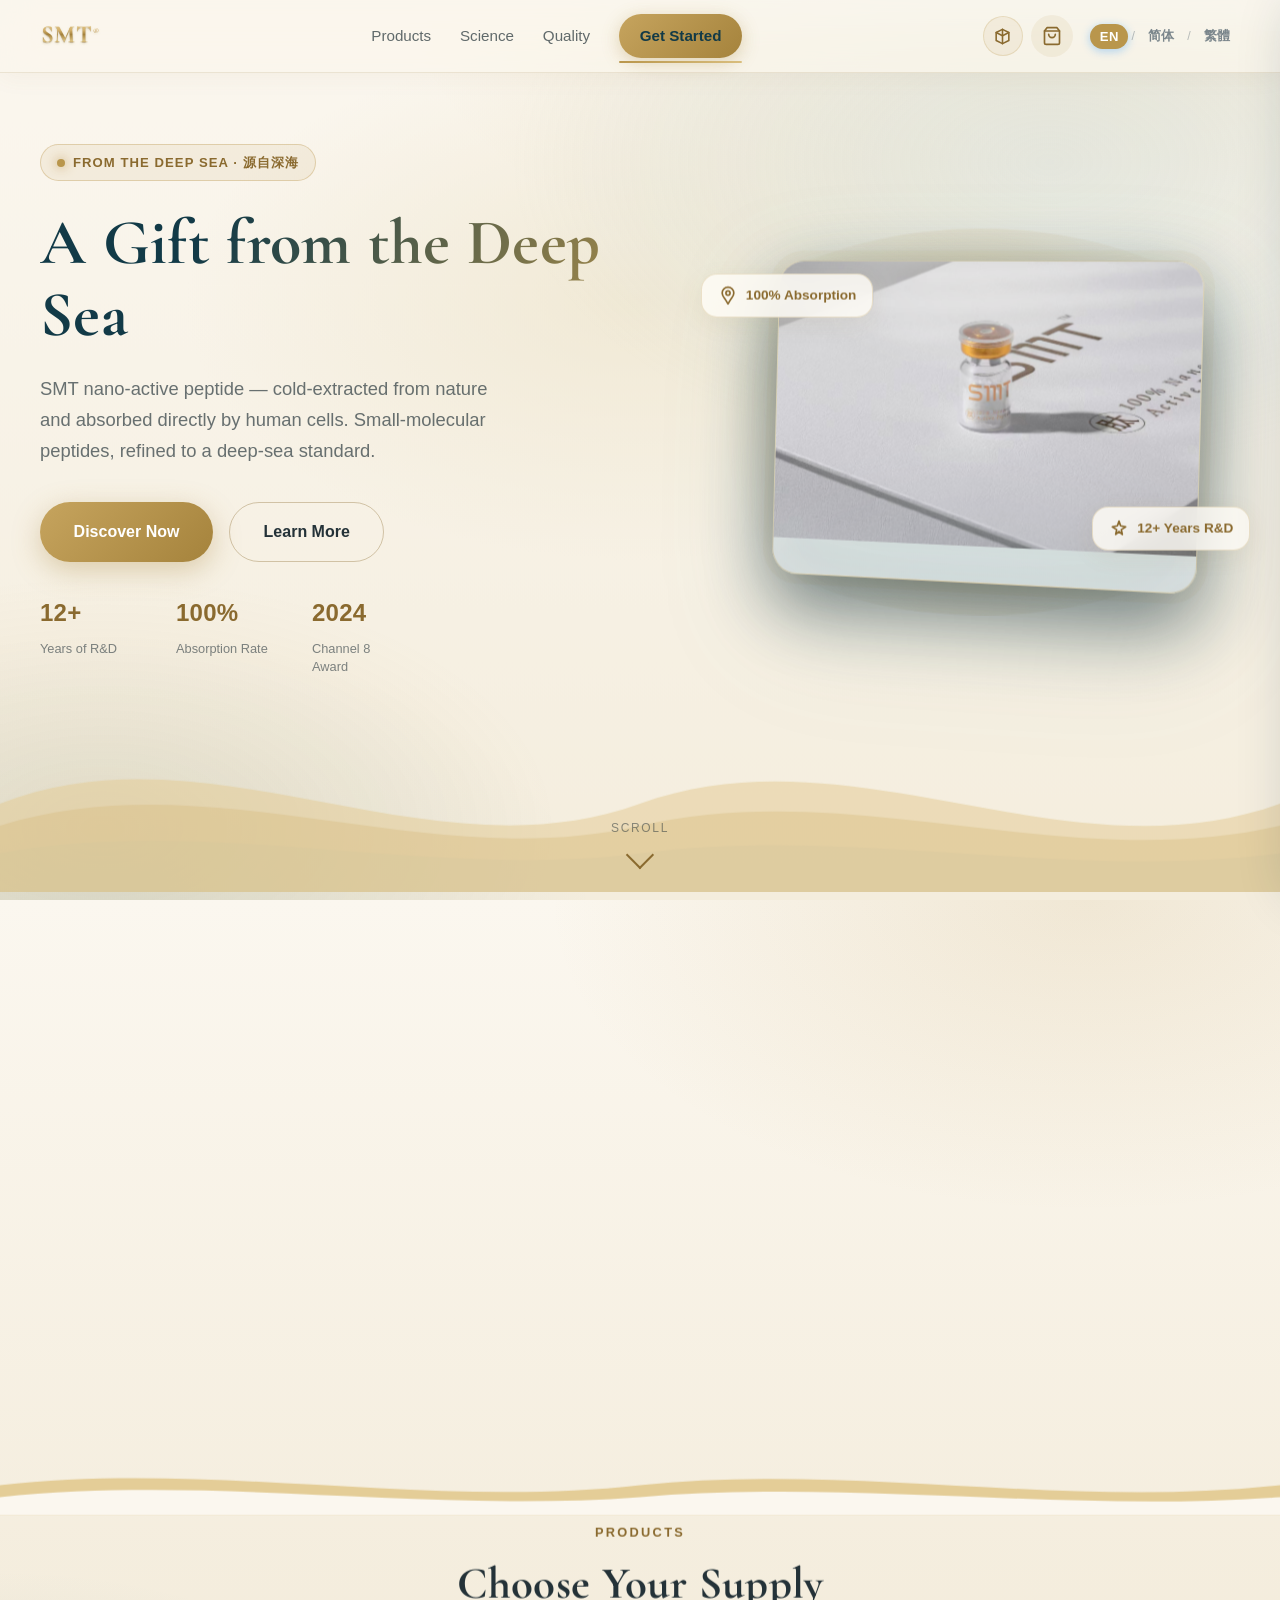
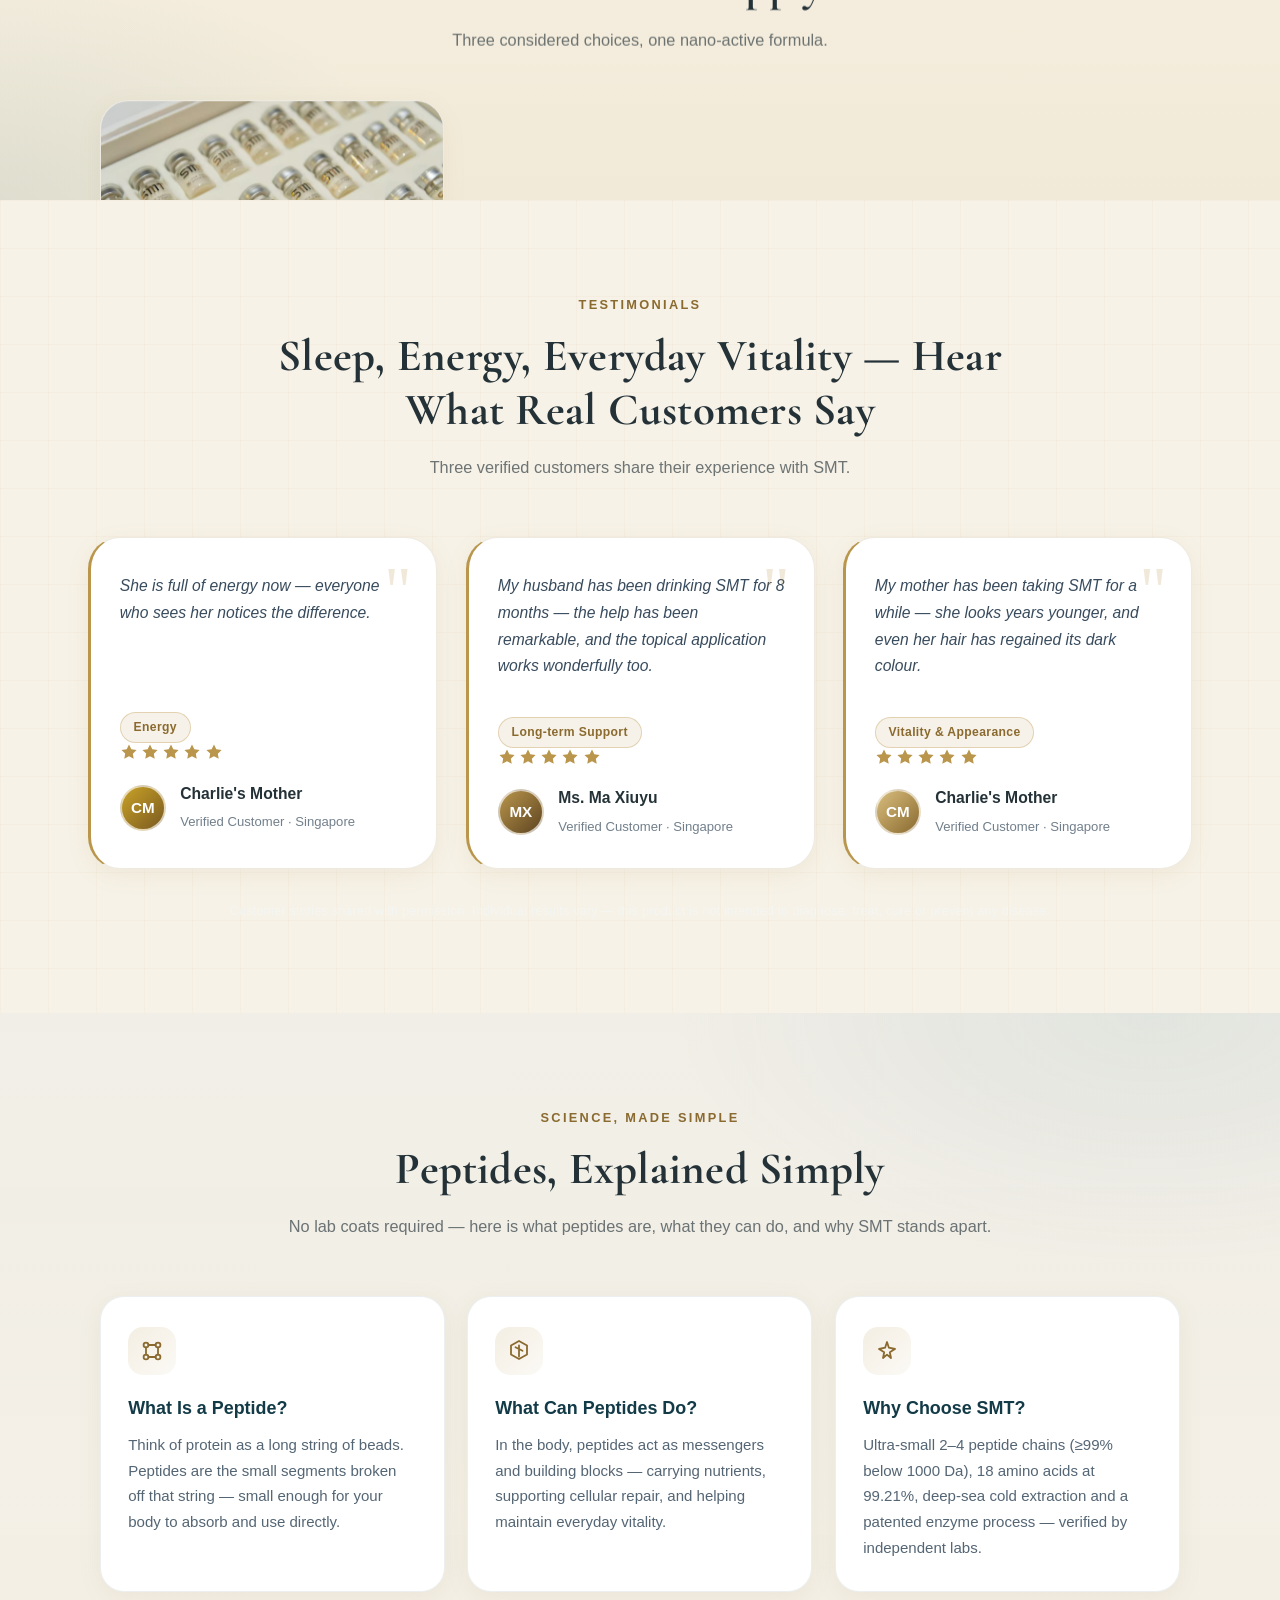
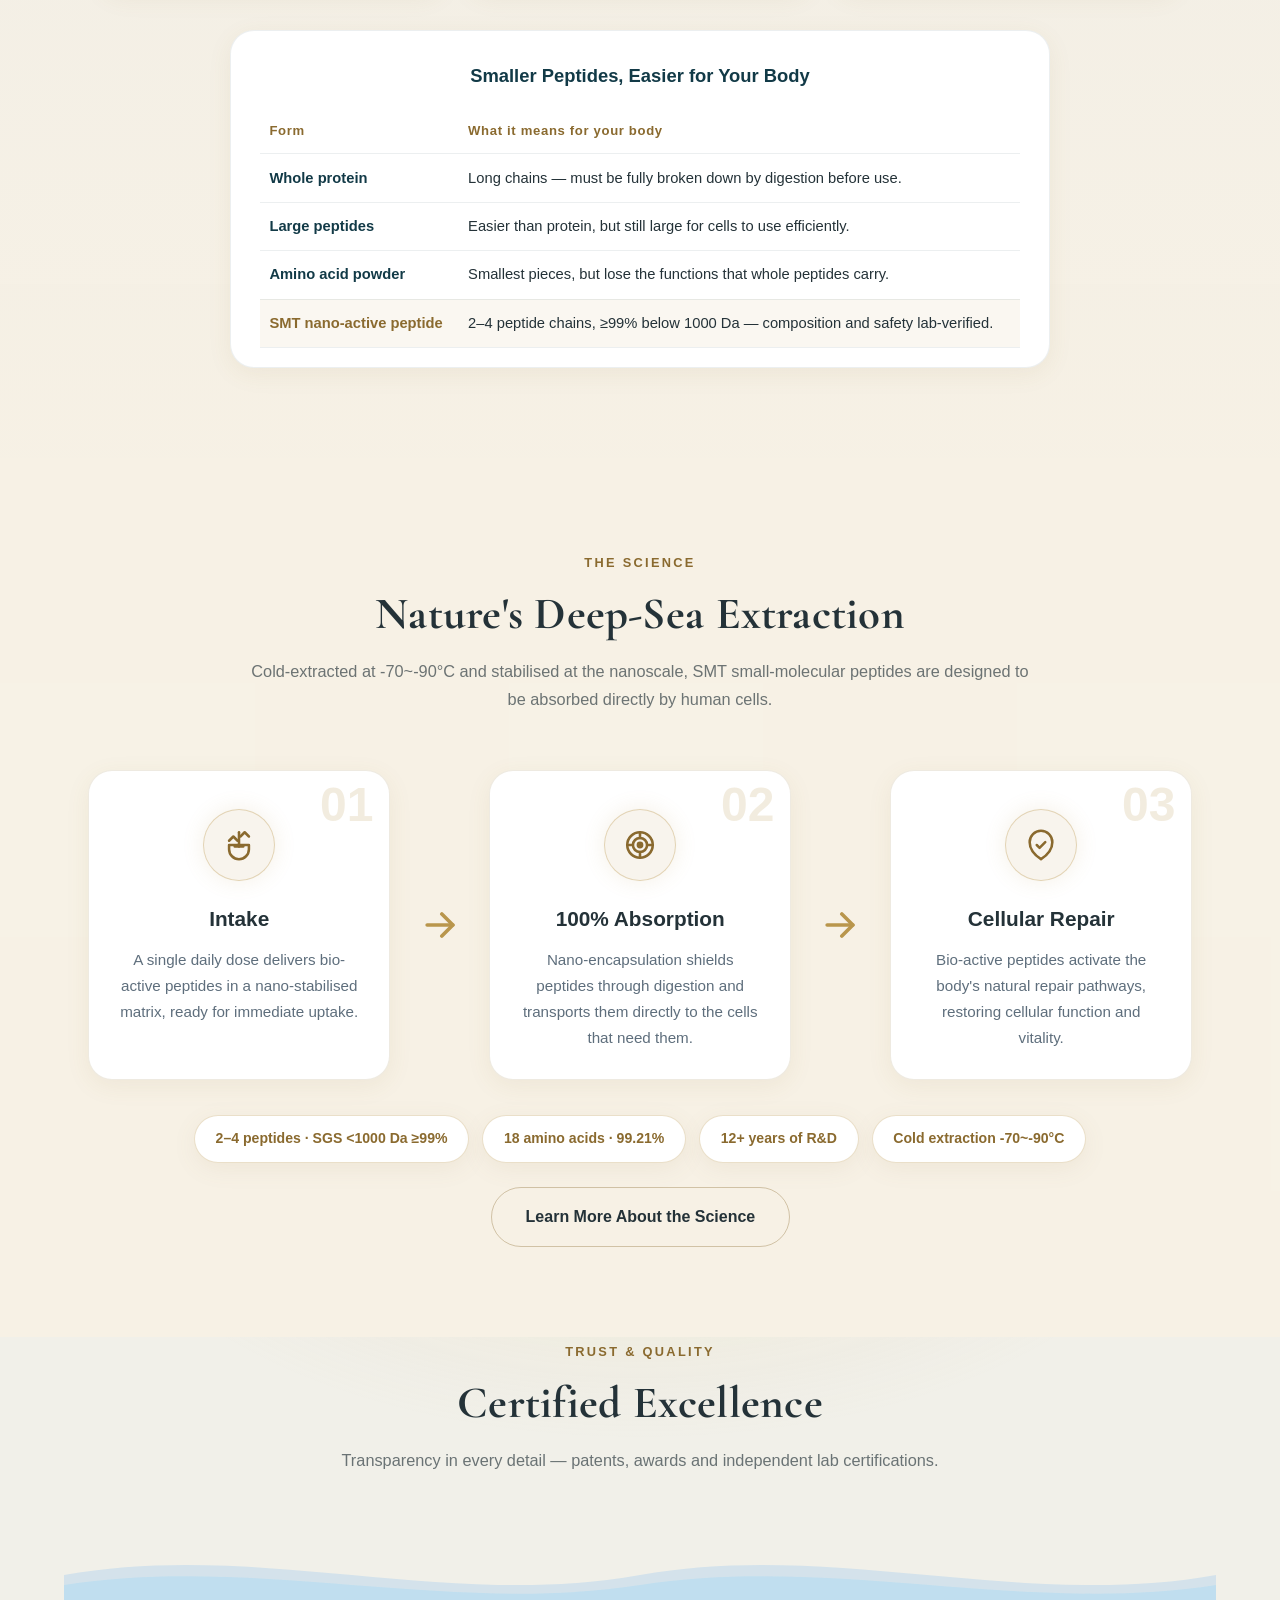
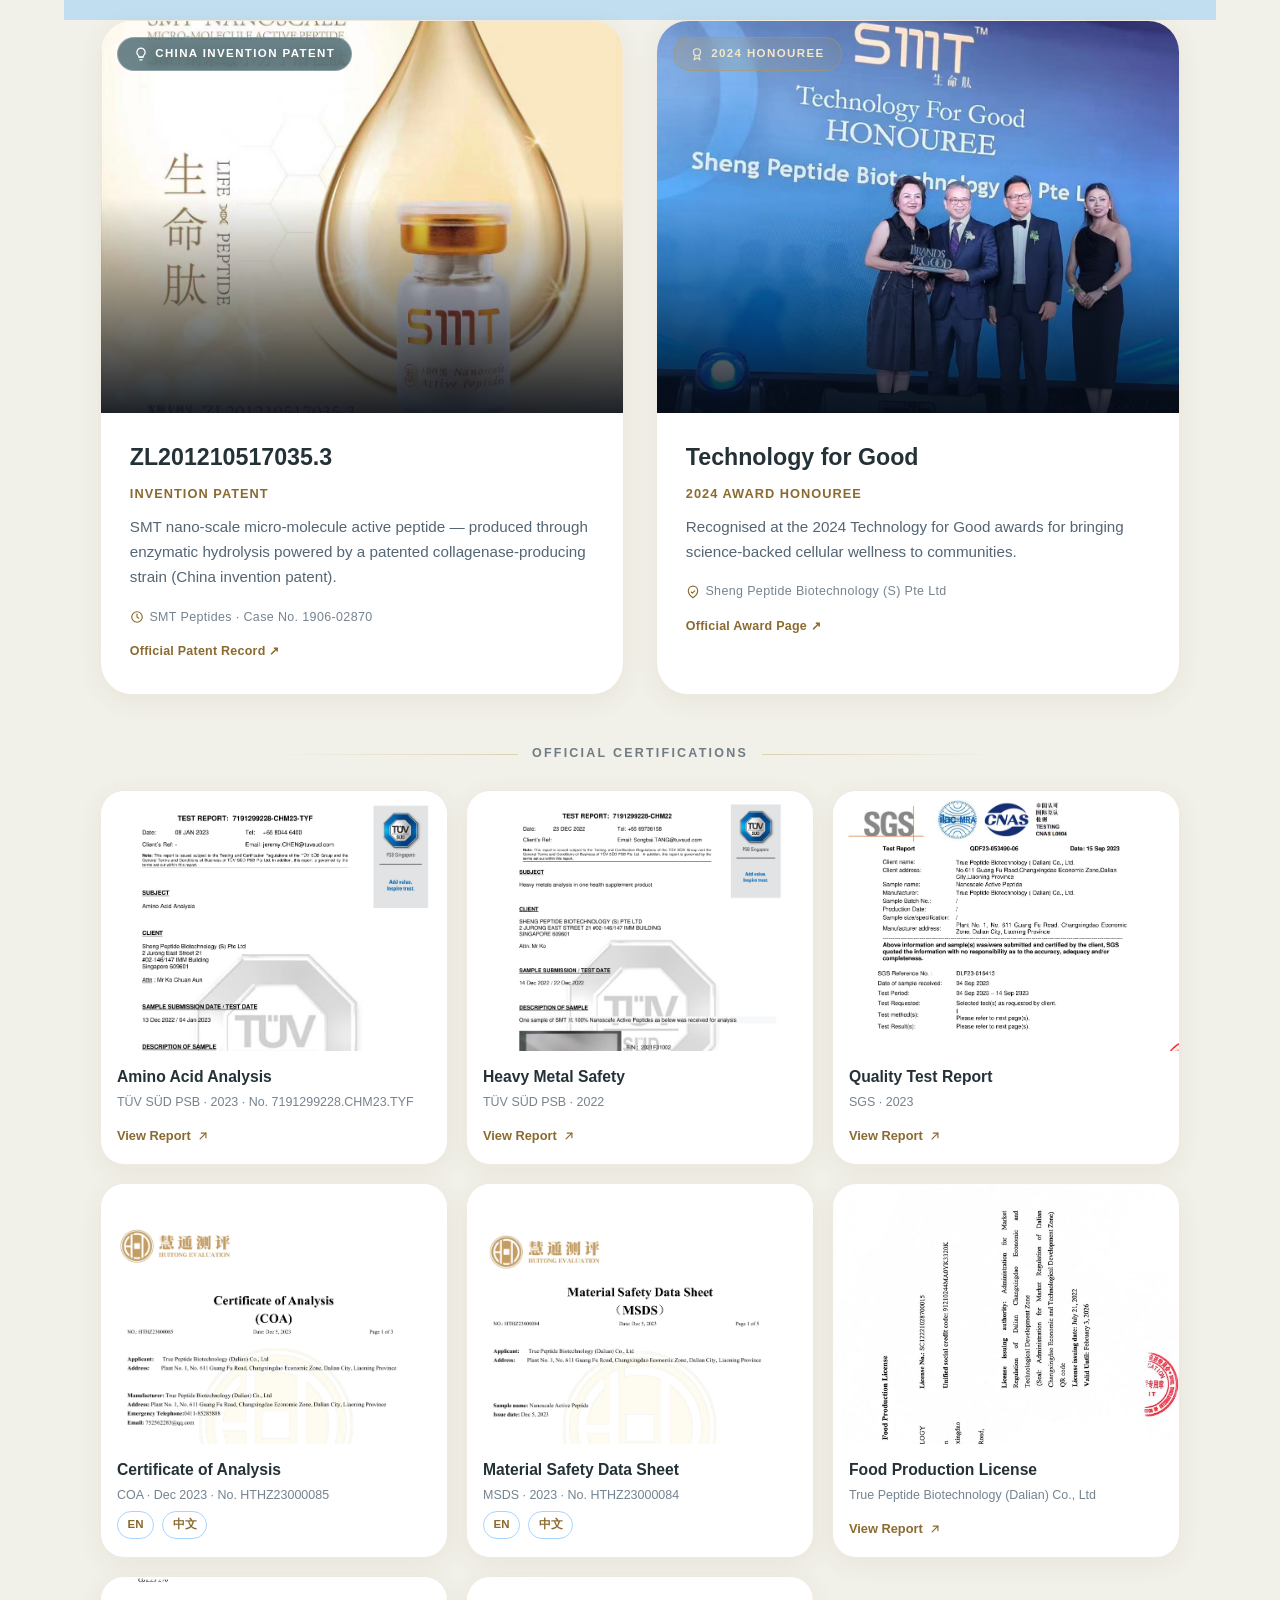
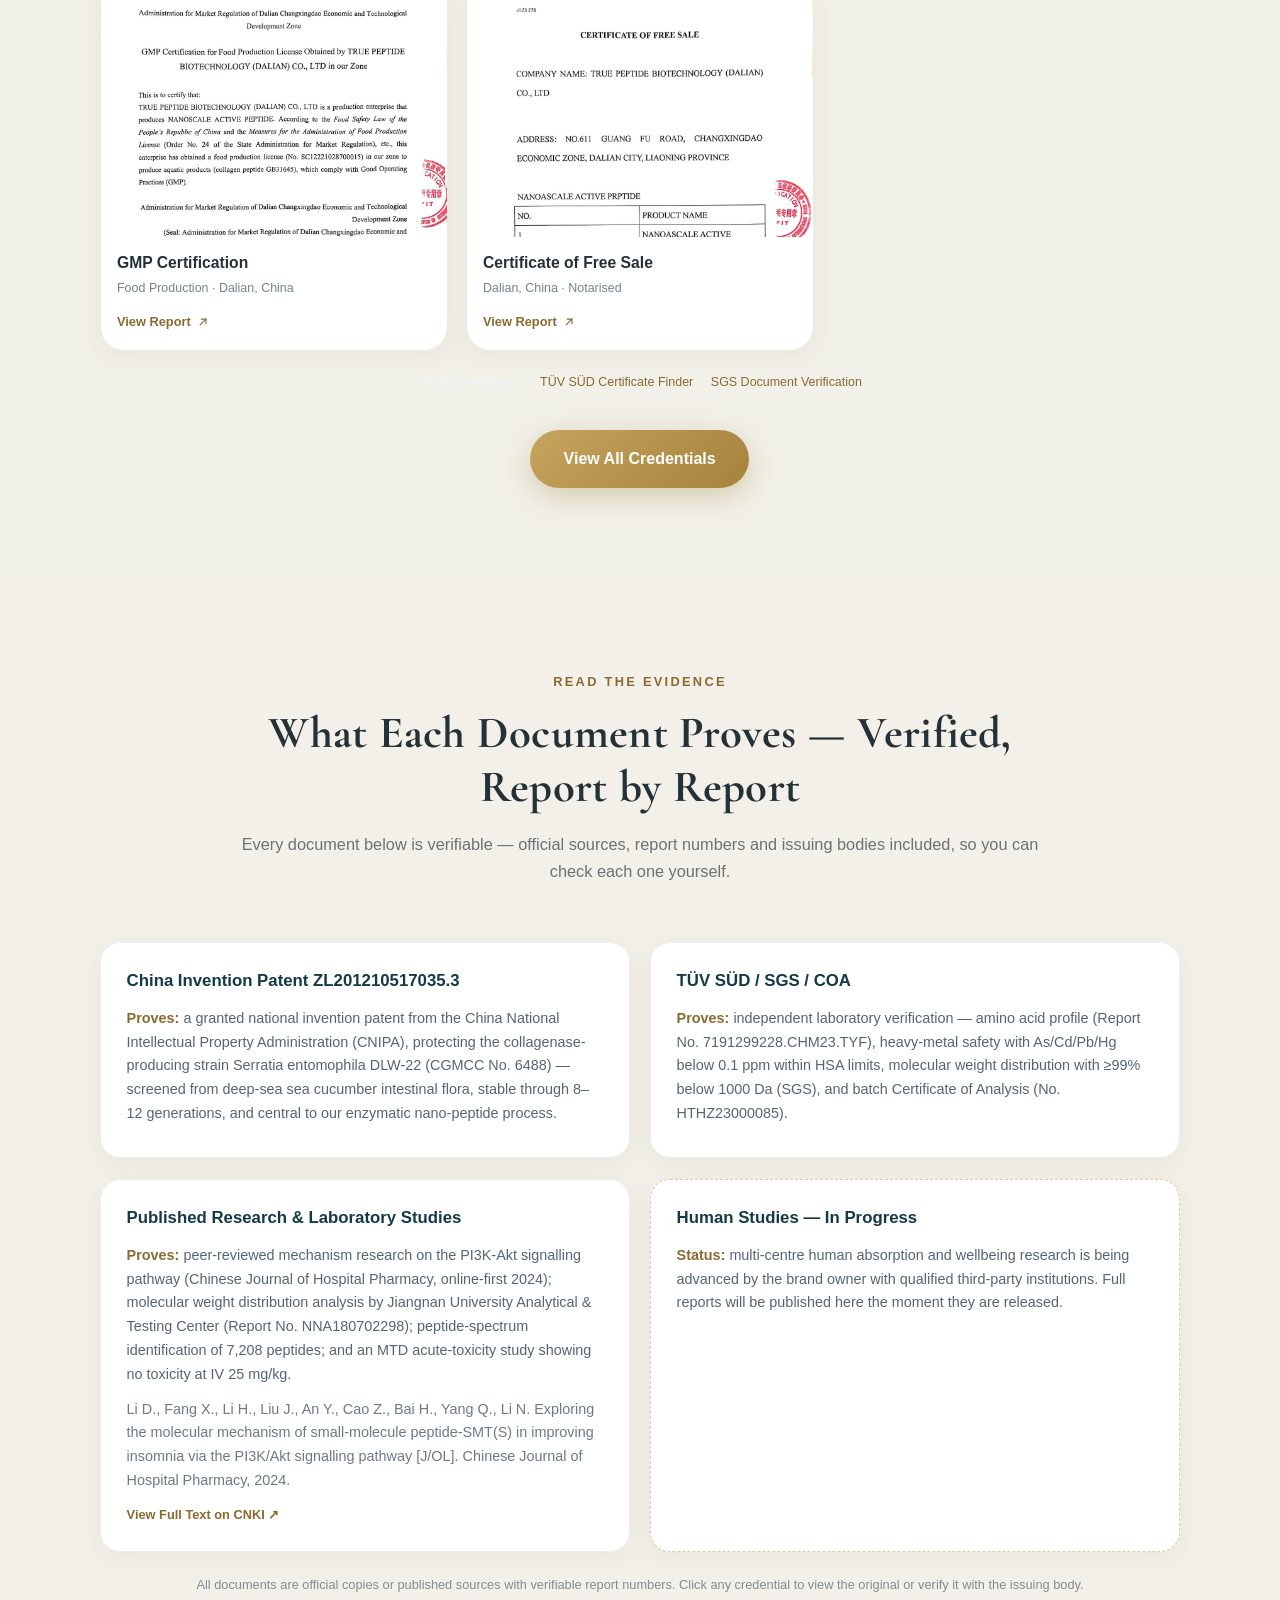
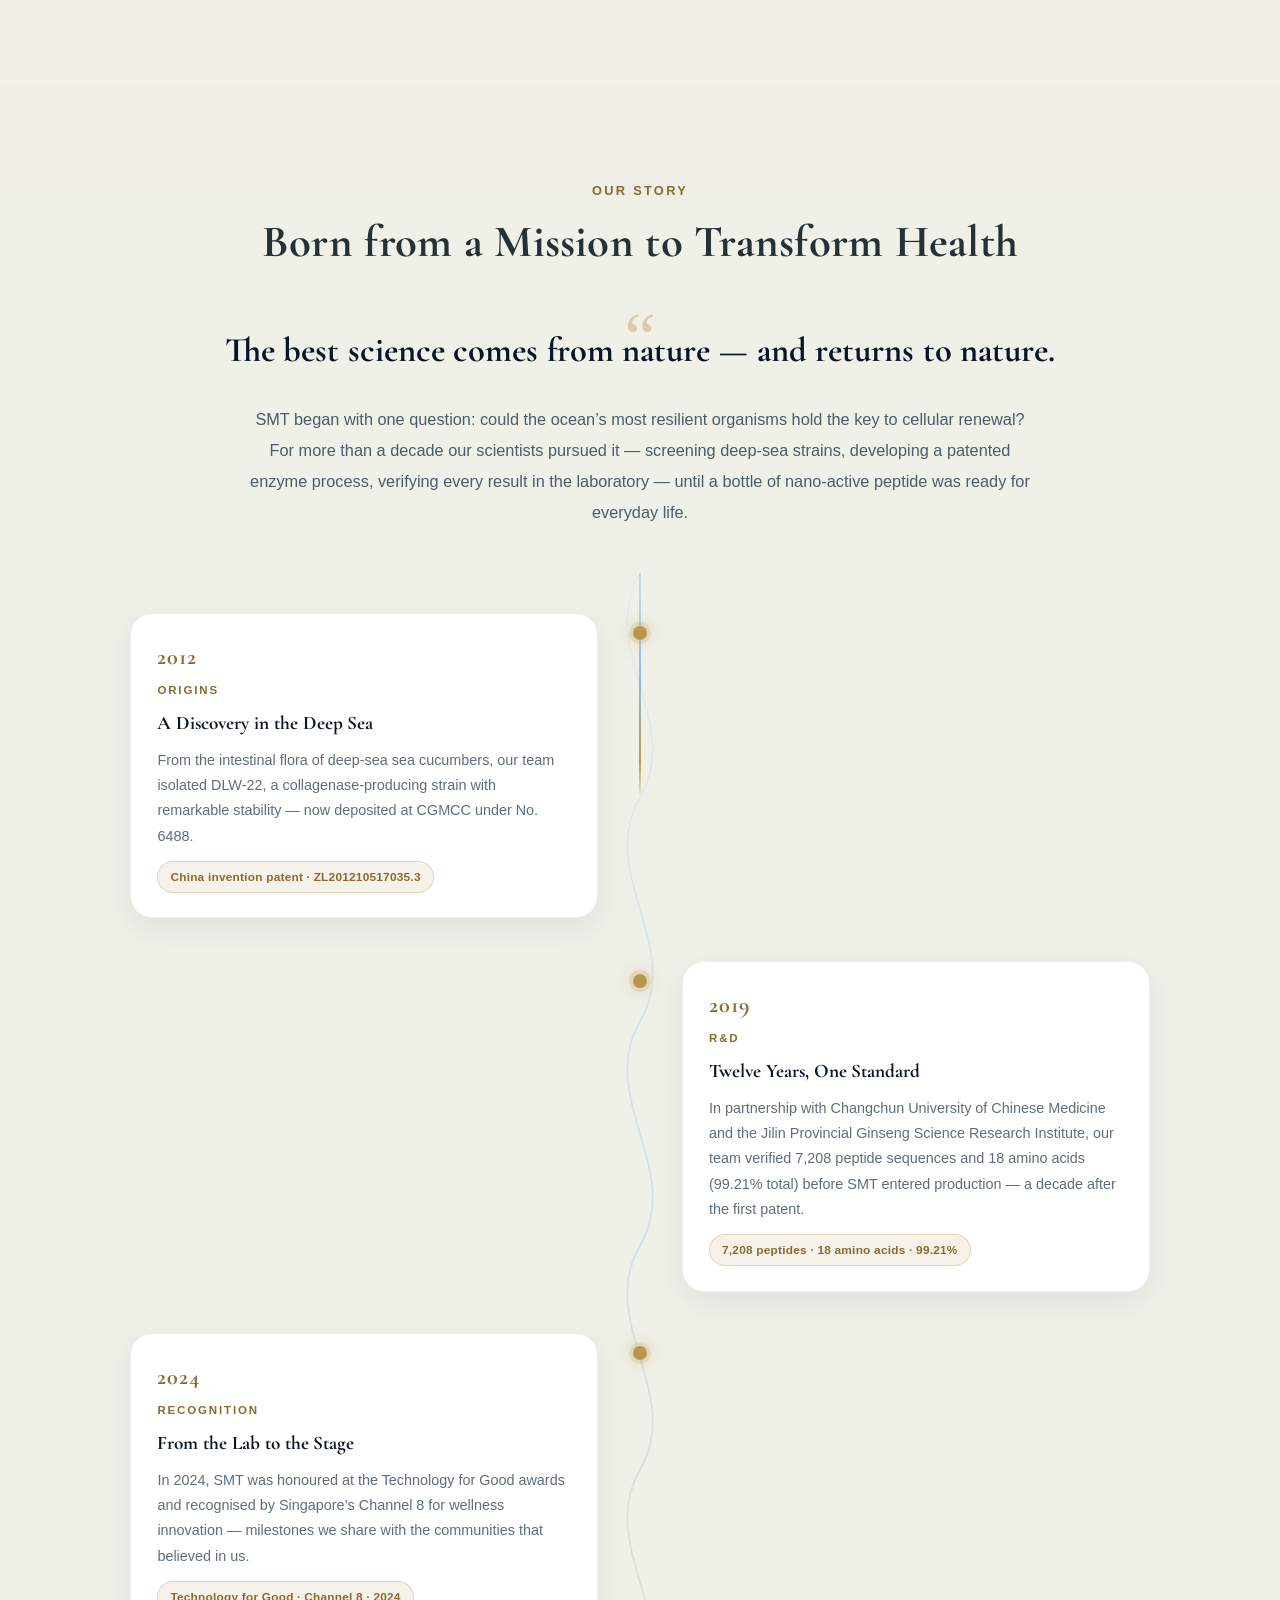
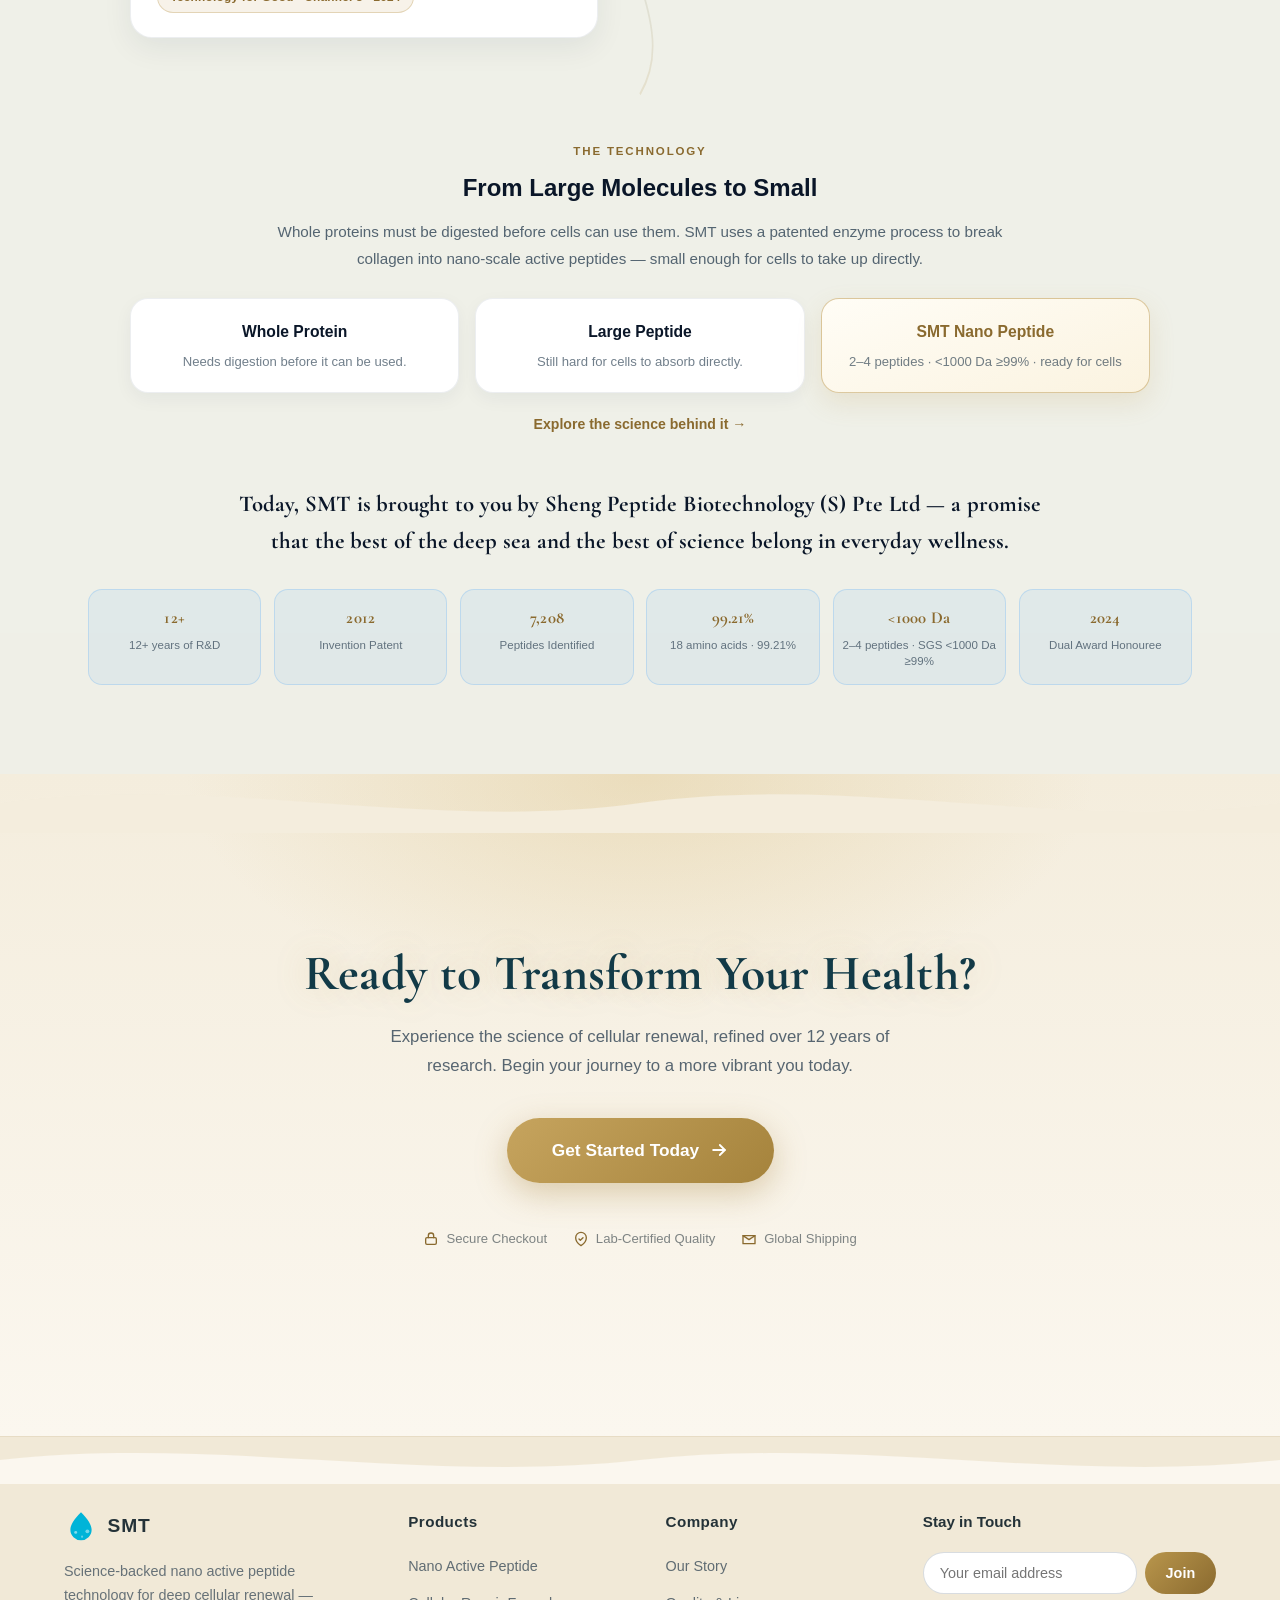
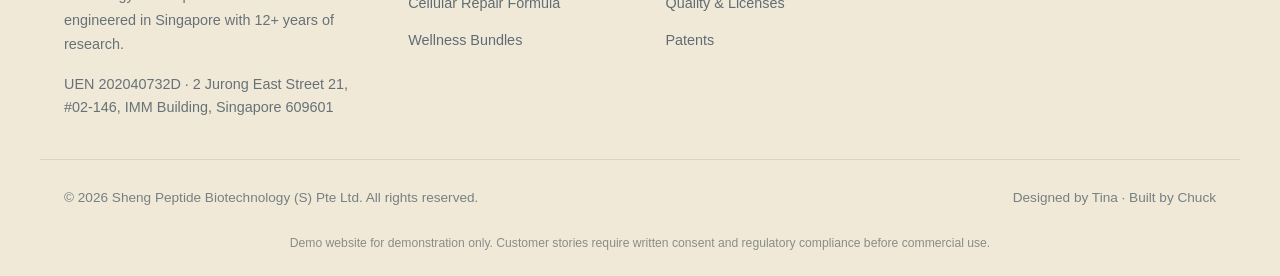
==== commit e1704571: "fix: v3.2.6 animation polish - static credential tide, remove glow/star/connector loops, gentler car" ====
--- a/index.html
+++ b/index.html
@@ -418,7 +418,6 @@
   z-index: 0;
   background: radial-gradient(circle, rgba(217, 190, 126, 0.5) 0%, rgba(185, 150, 76, 0.18) 45%, transparent 70%);
   border-radius: 50%;
-  animation: glow-pulse 3.5s ease-in-out infinite;
   pointer-events: none;
 }
 
@@ -560,25 +559,25 @@
 }
 
 .reveal {
-  transform: translateY(40px);
+  transform: translateY(24px);
   transition: opacity var(--duration-slow) var(--ease-out-expo),
               transform var(--duration-slow) var(--ease-out-expo);
 }
 
 .reveal-scale {
-  transform: scale(0.9) translateY(20px);
+  transform: scale(0.96) translateY(12px);
   transition: opacity var(--duration-slow) var(--ease-out-expo),
               transform var(--duration-slow) var(--ease-out-back);
 }
 
 .reveal-left {
-  transform: translateX(-60px);
+  transform: translateX(-28px);
   transition: opacity var(--duration-slow) var(--ease-out-expo),
               transform var(--duration-slow) var(--ease-out-expo);
 }
 
 .reveal-right {
-  transform: translateX(60px);
+  transform: translateX(28px);
   transition: opacity var(--duration-slow) var(--ease-out-expo),
               transform var(--duration-slow) var(--ease-out-expo);
 }
@@ -795,7 +794,6 @@
 .step-connector svg {
   width: 44px; height: 44px;
   color: var(--teal-primary);
-  animation: connector-pulse 2.4s ease-in-out infinite;
 }
 
 @keyframes connector-pulse {
@@ -887,7 +885,7 @@
   color: var(--gold-accent);
 }
 
-.rating svg { width: 18px; height: 18px; animation: star-glow 2.4s ease-in-out infinite; }
+.rating svg { width: 18px; height: 18px; }
 .rating svg:nth-child(2) { animation-delay: 0.2s; }
 .rating svg:nth-child(3) { animation-delay: 0.4s; }
 .rating svg:nth-child(4) { animation-delay: 0.6s; }
@@ -1318,7 +1316,6 @@
   left: 0; bottom: 0;
   width: 200%;
   height: 100%;
-  animation: wave-flow 14s linear infinite;
   will-change: transform;
 }
 
@@ -5214,13 +5211,13 @@
     // 4. 证书墙「潮水揭开」入场
     if (has('.cred-main-grid')) {
       gsap.from('.cred-main-card', {
-        y: 48, autoAlpha: 0, duration: 0.9, ease: 'power3.out', stagger: 0.16, clearProps: 'all',
+        y: 20, autoAlpha: 0, duration: 0.8, ease: 'power2.out', stagger: 0.12, clearProps: 'all',
         scrollTrigger: { trigger: '.cred-main-grid', start: 'top 76%' }
       });
     }
     if (has('.cert-grid')) {
       gsap.from('.cert-card', {
-        y: 32, autoAlpha: 0, duration: 0.7, ease: 'power3.out', stagger: 0.08, clearProps: 'all',
+        y: 12, autoAlpha: 0, duration: 0.6, ease: 'power2.out', stagger: 0.06, clearProps: 'all',
         scrollTrigger: { trigger: '.cert-grid', start: 'top 82%' }
       });
     }
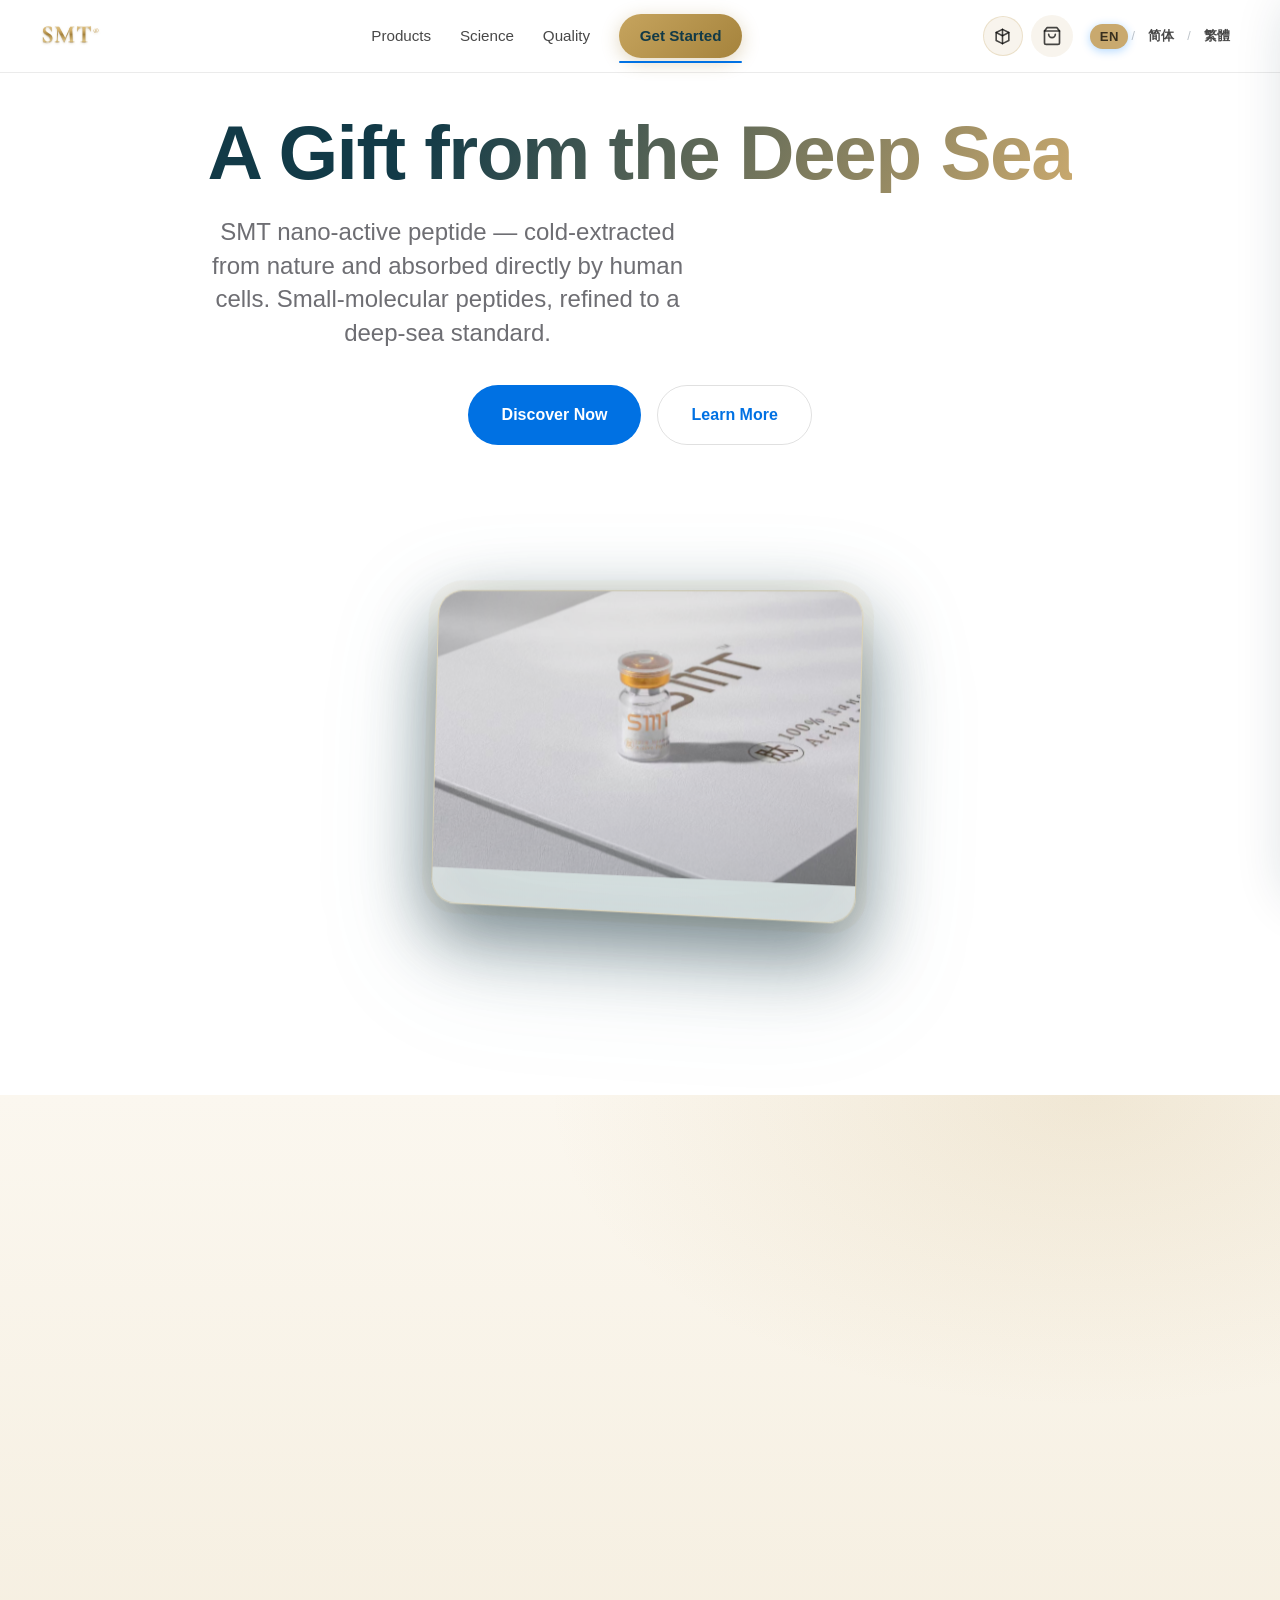
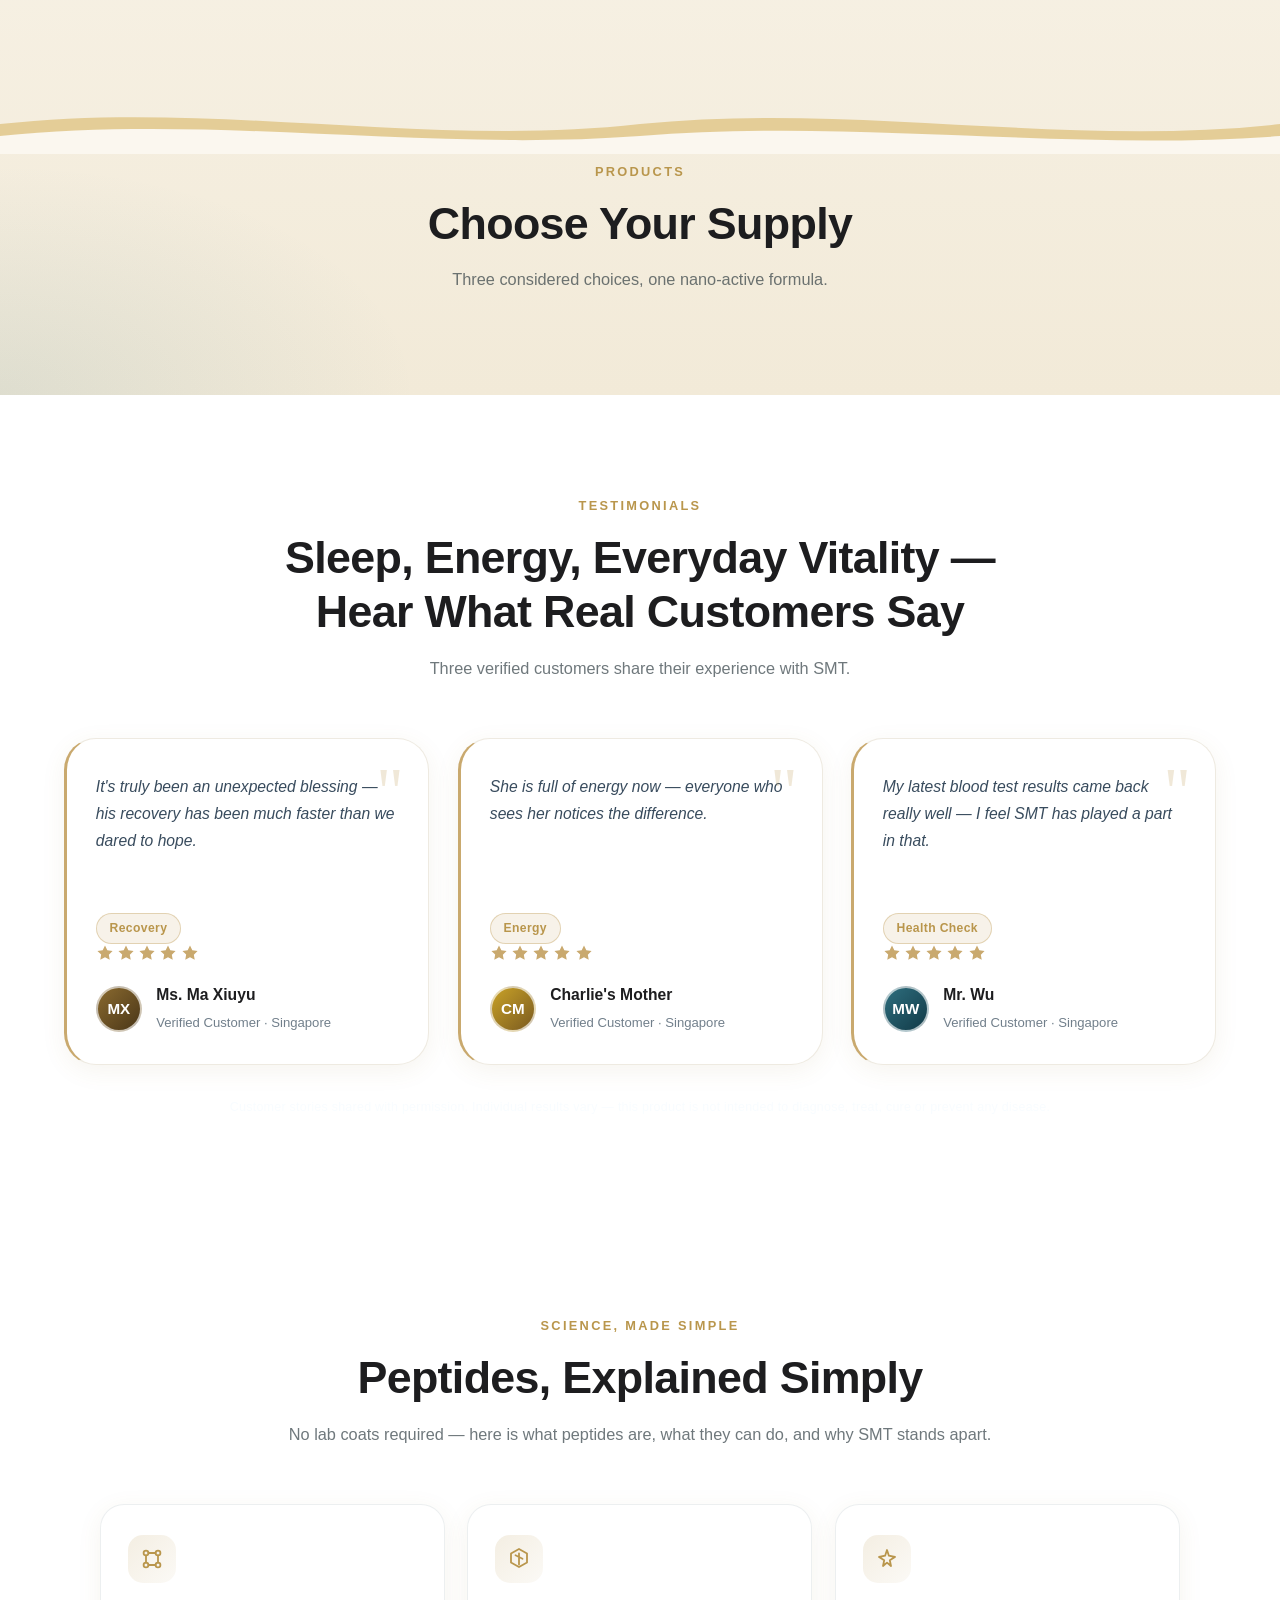
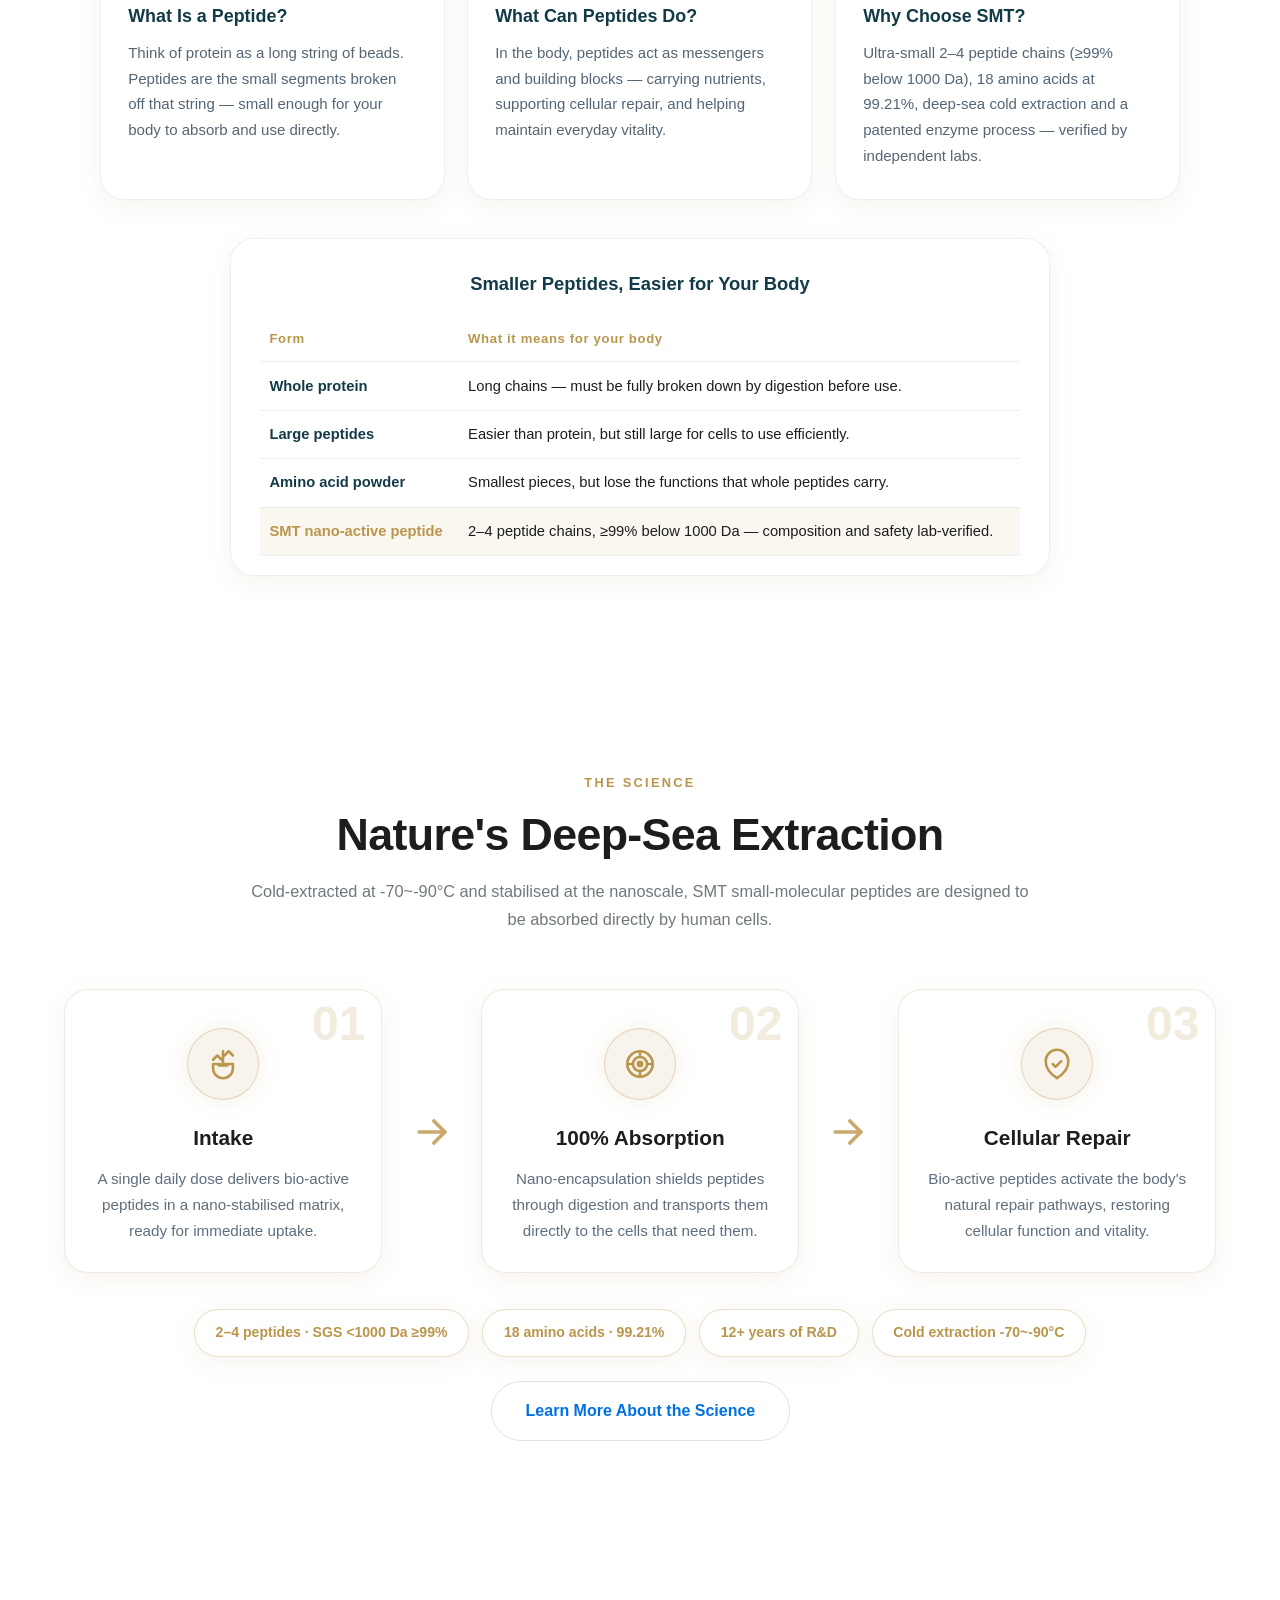
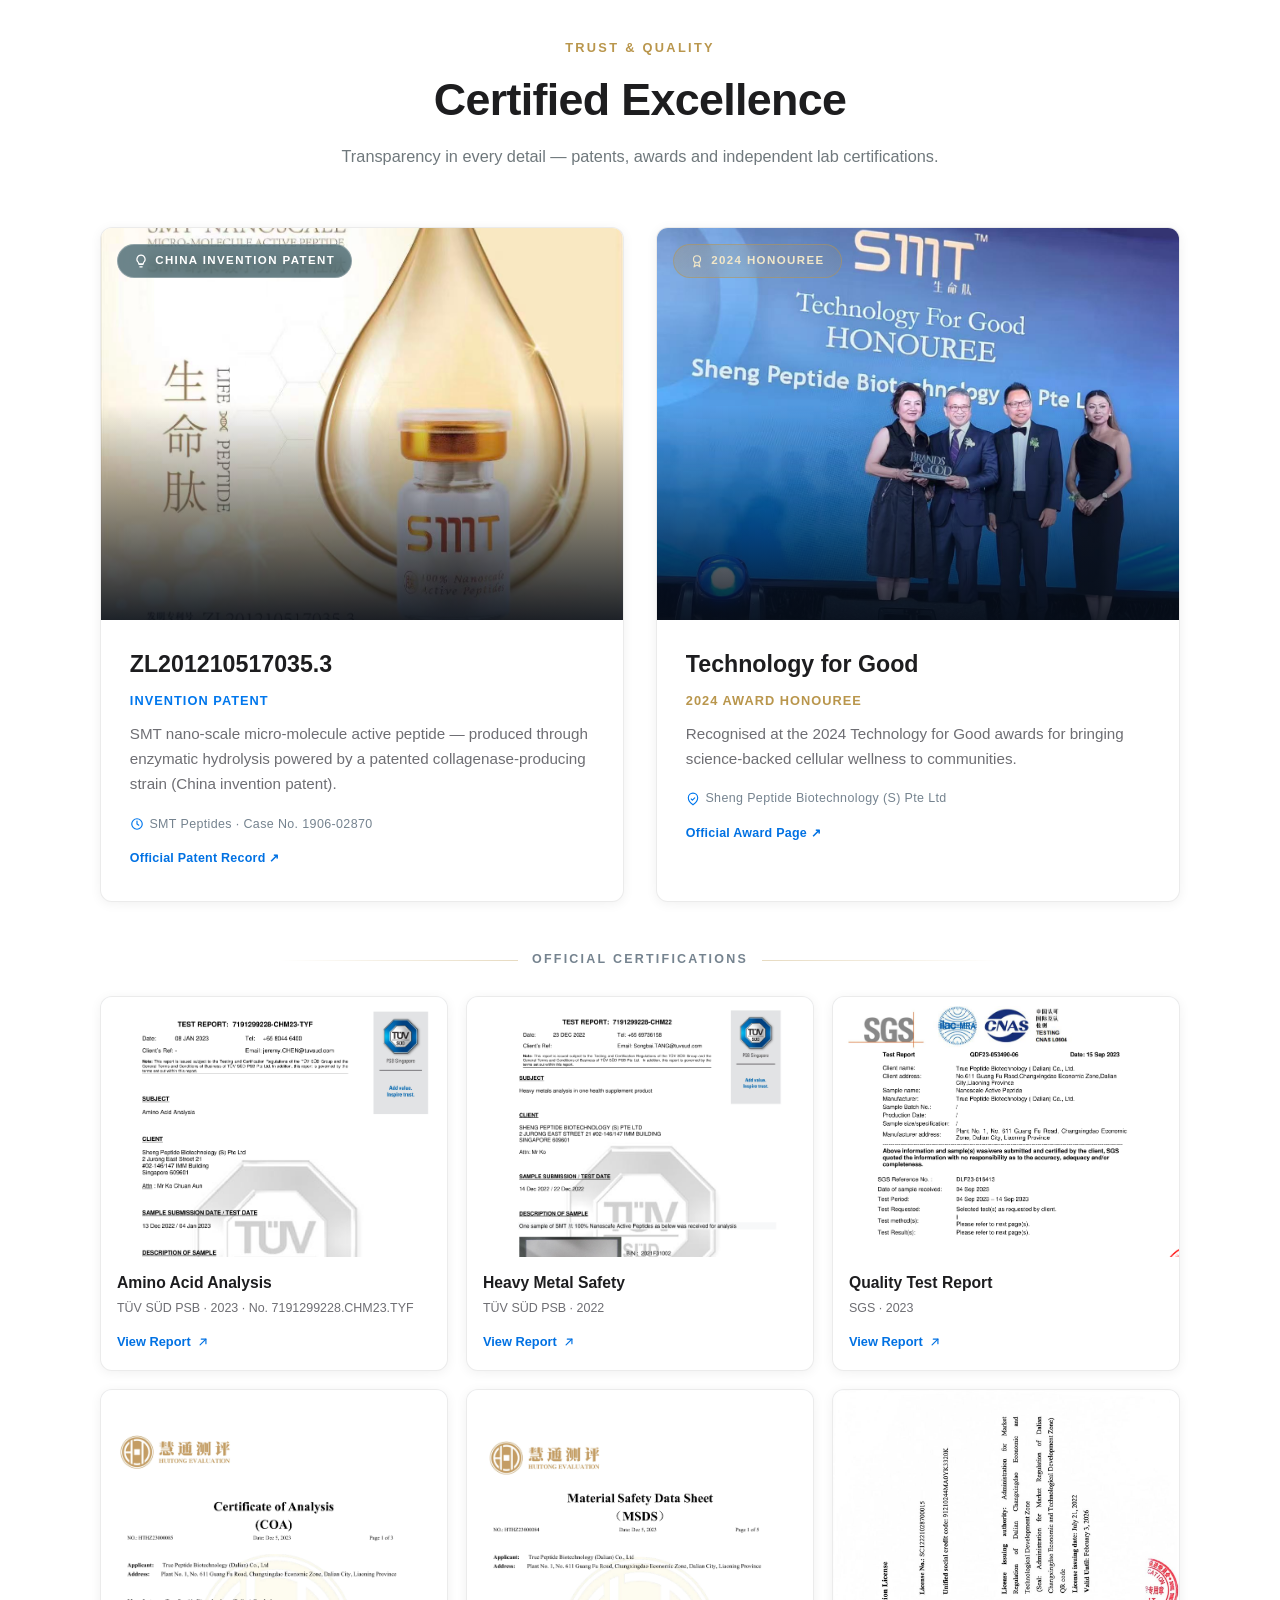
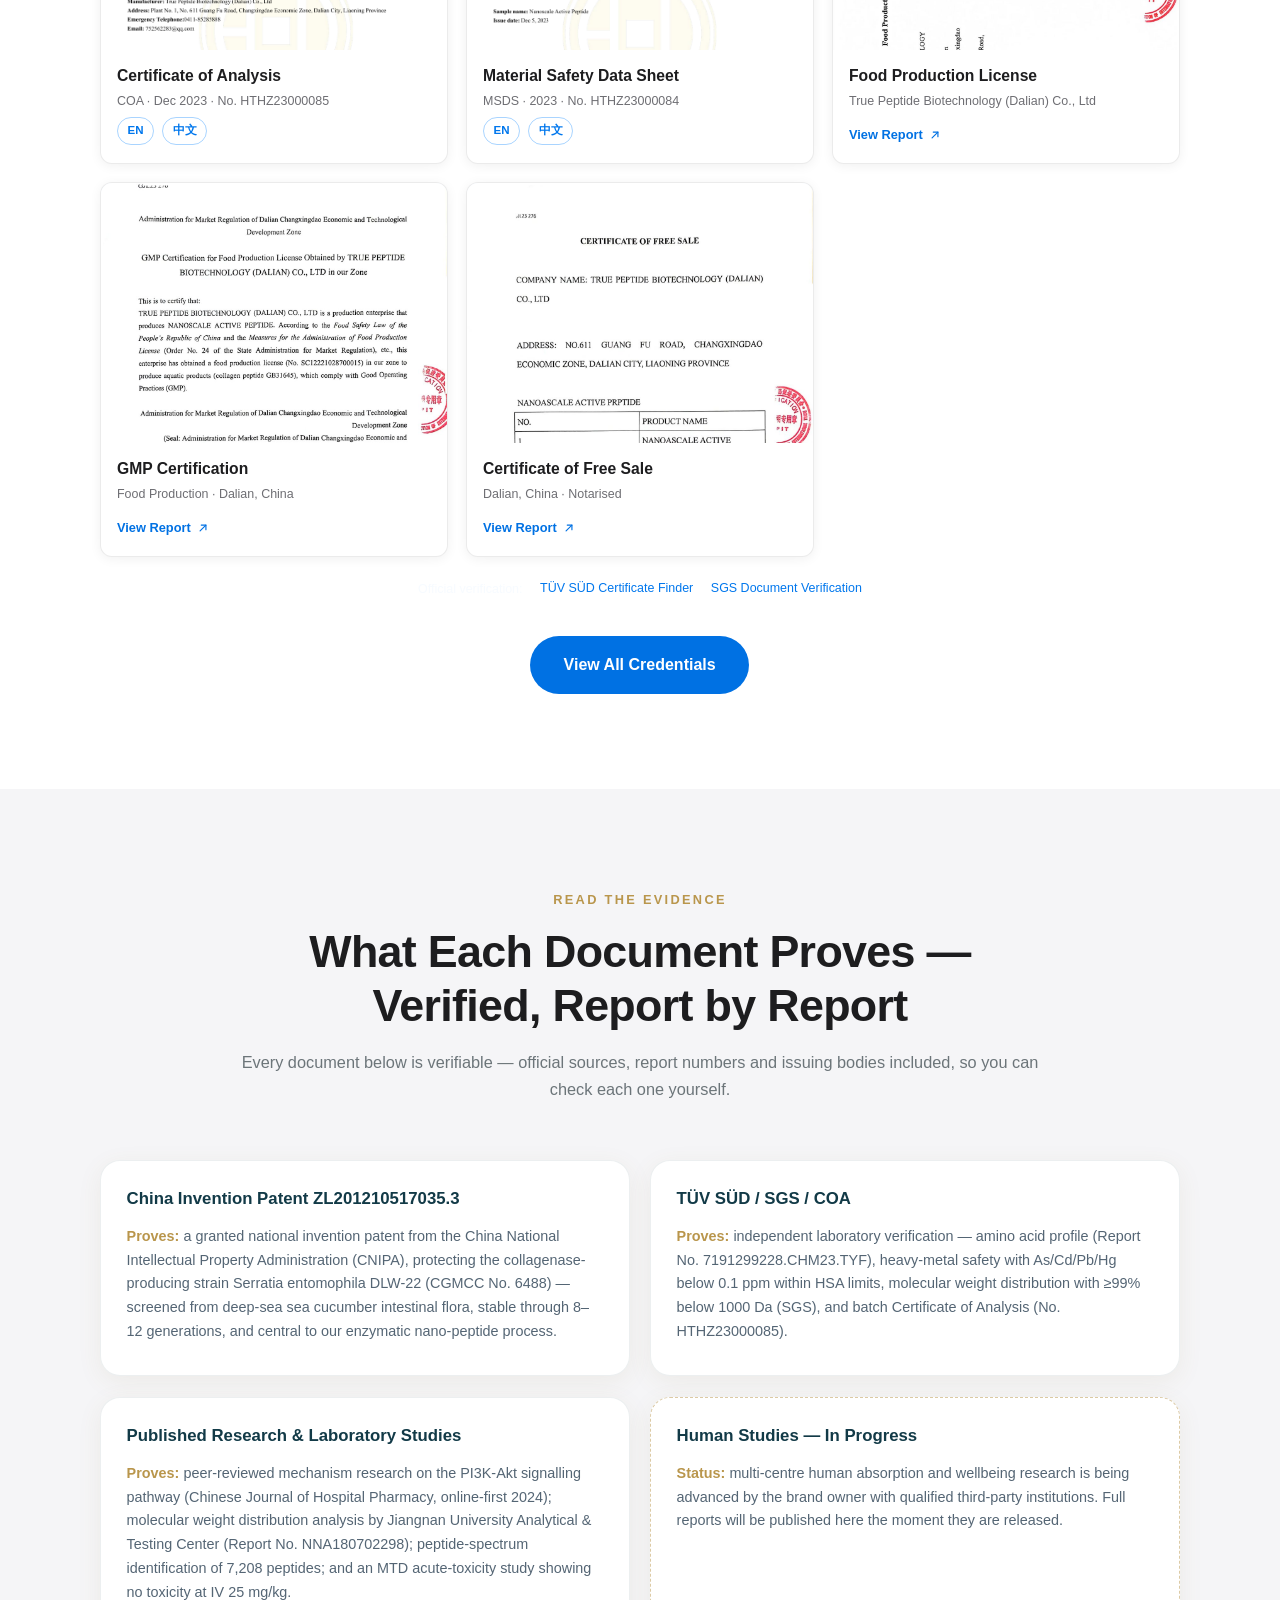
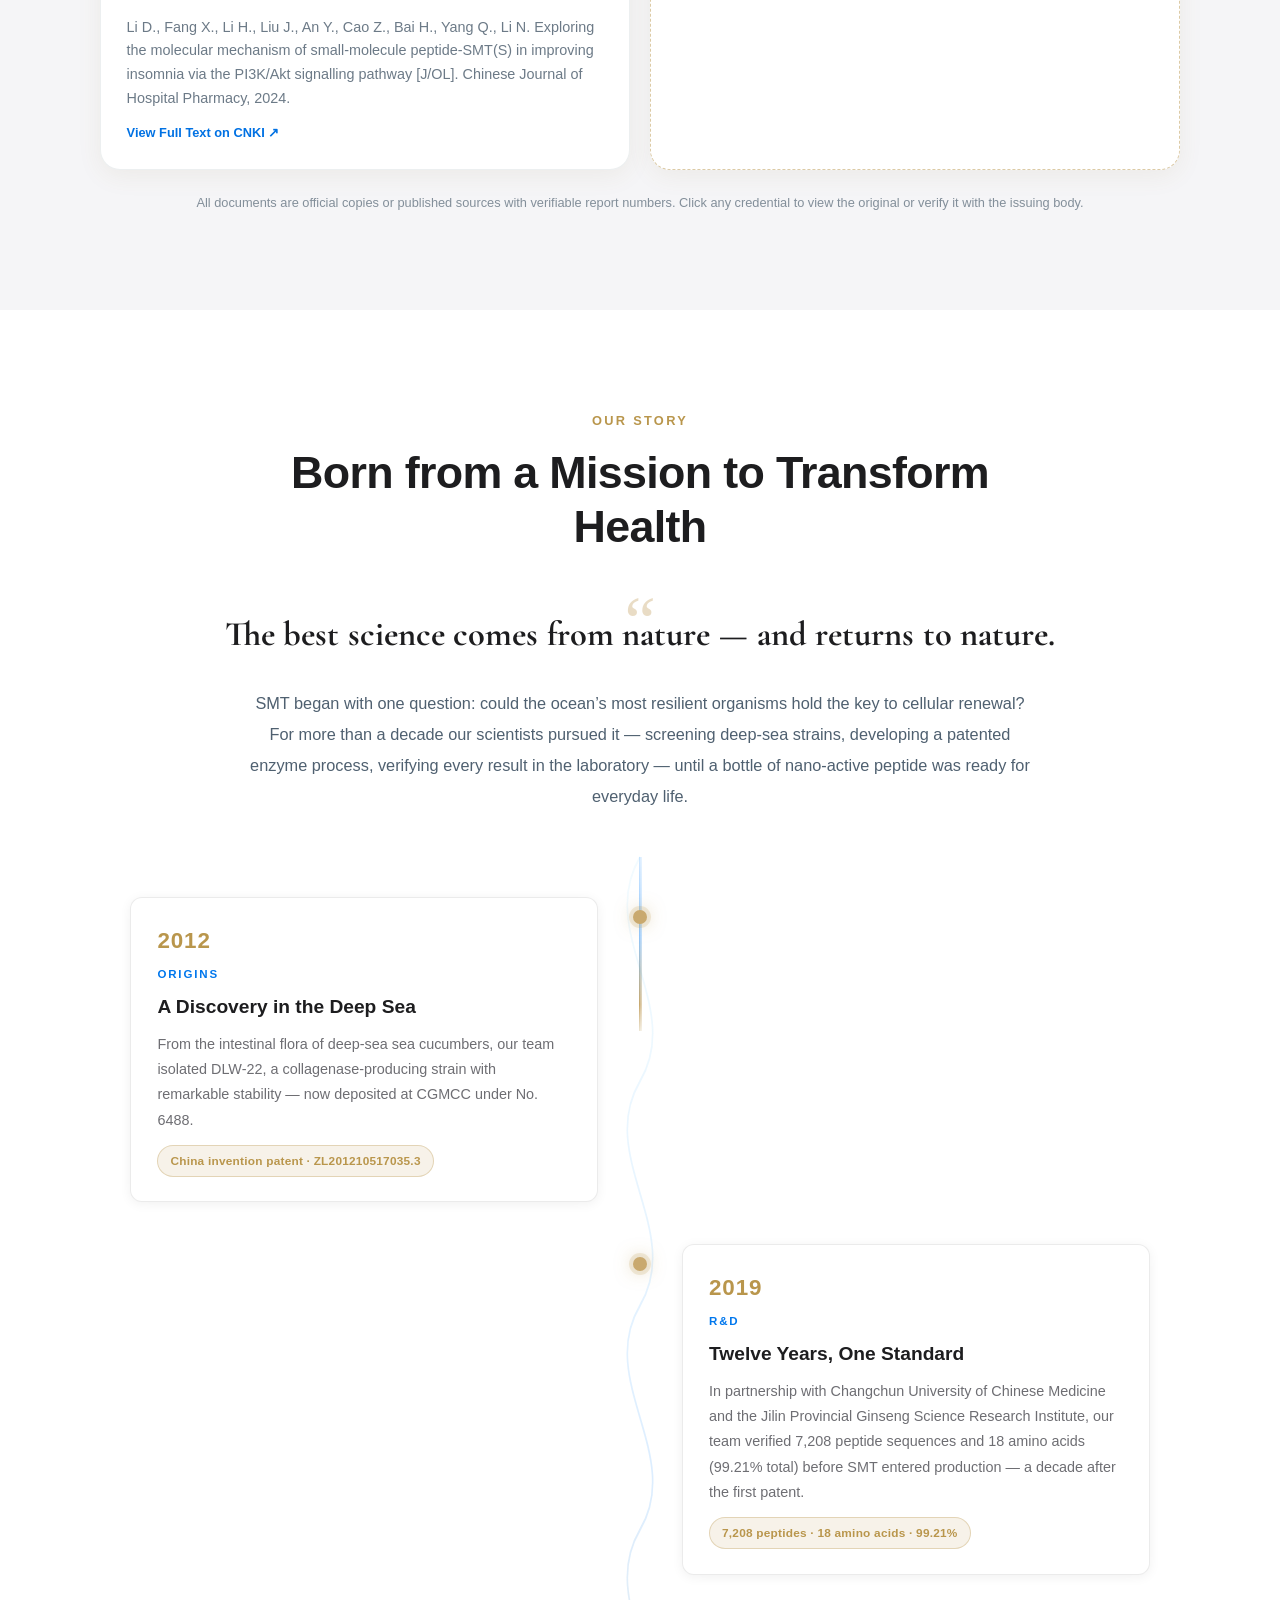
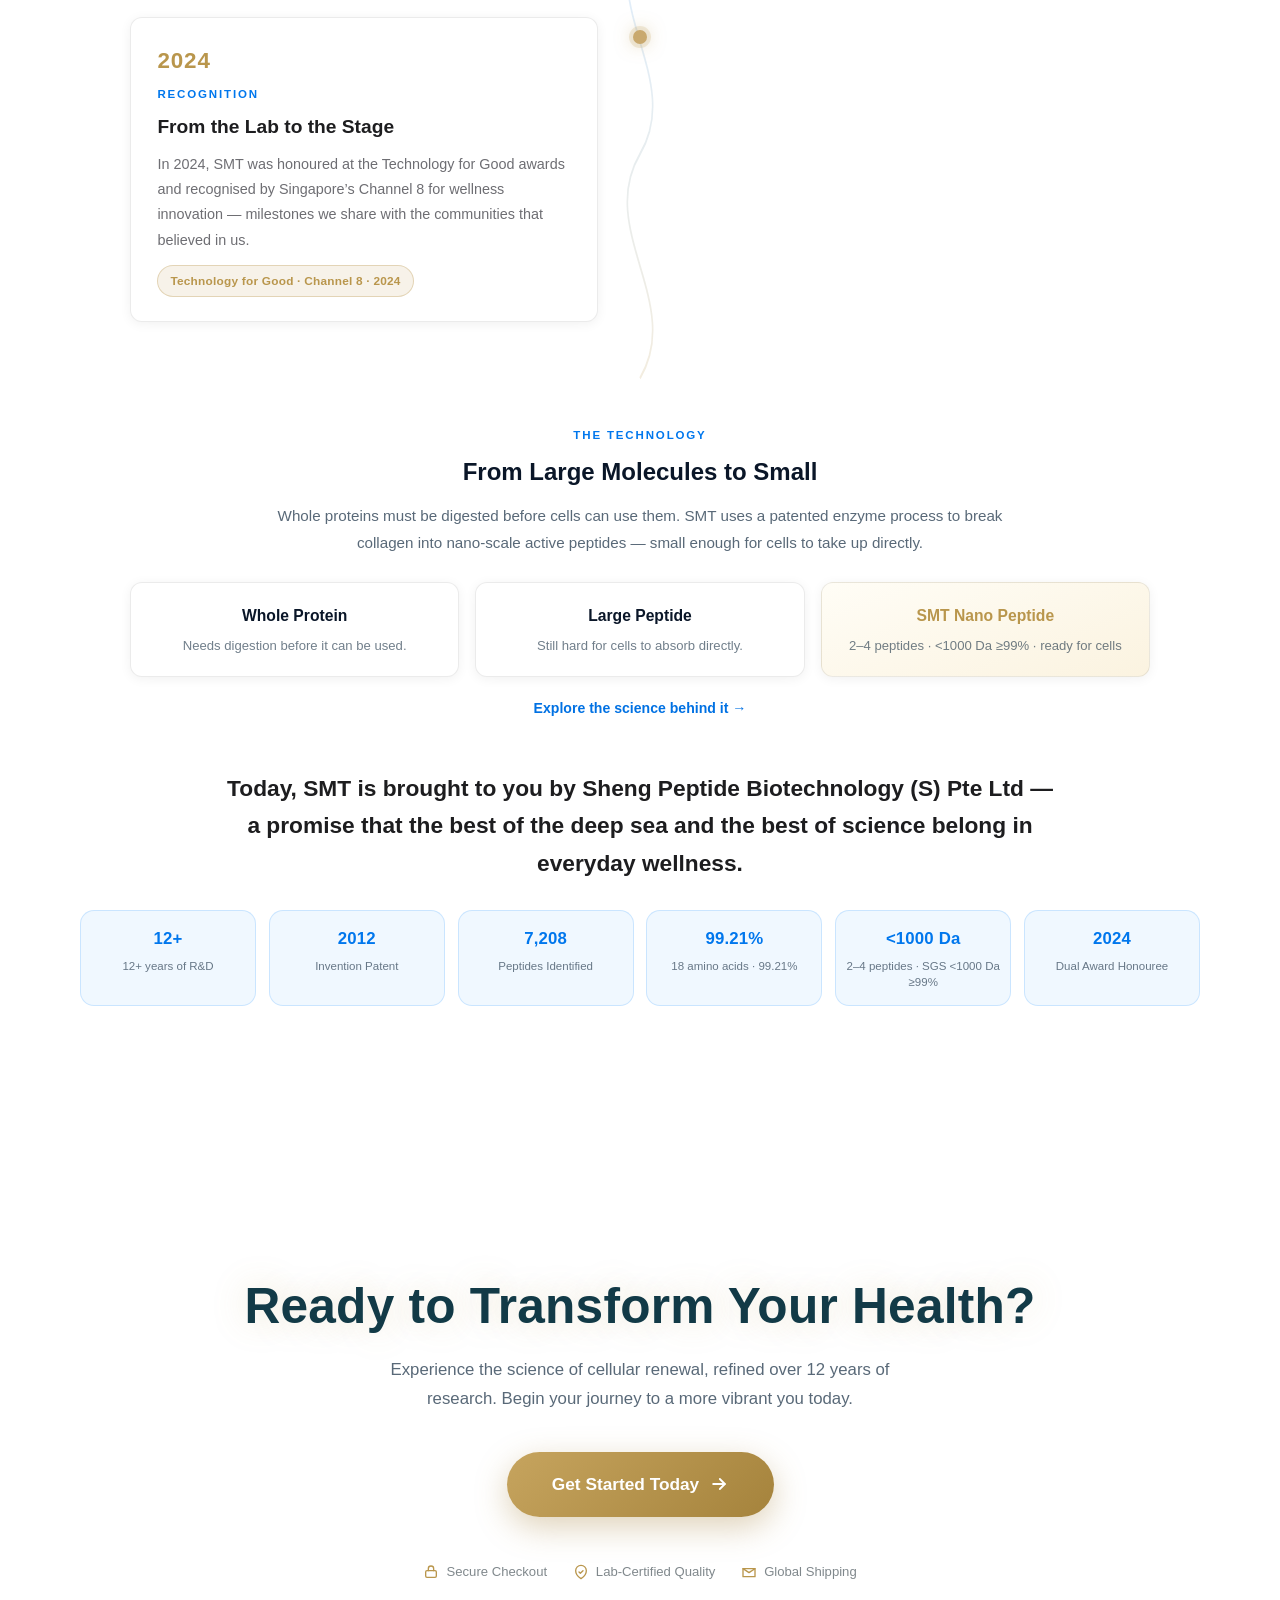
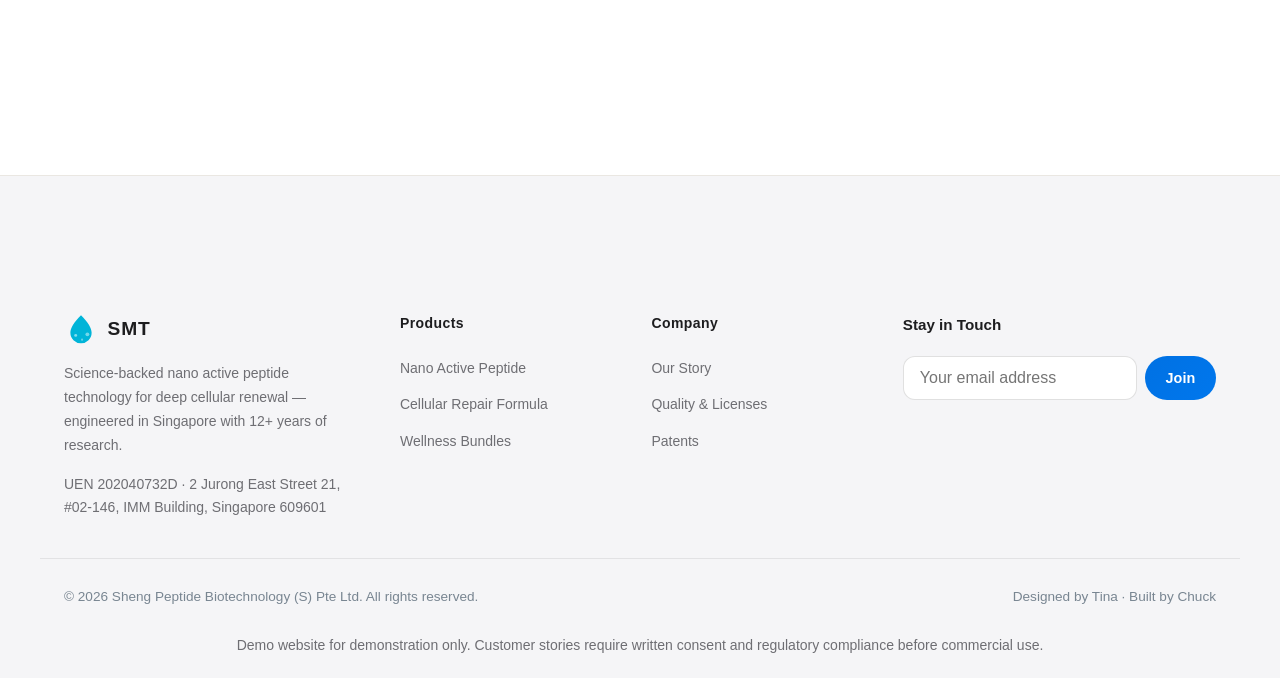
==== commit 966f51c3: "feat: v4.0 Apple-style sitewide - tokens, decoration cleanup, hero redo, glass nav, subnav tabs (pro" ====
--- a/index.html
+++ b/index.html
@@ -3157,6 +3157,138 @@
 .cert-links a:hover { background: var(--teal-light); color: #fff; }
 .cert-thumb a { display: block; height: 100%; }
 .footer-uen { margin-top: 0.8rem; font-size: 0.78rem; color: rgba(240,248,255,0.55); line-height: 1.6; }
+</style>
+
+<style>
+/* ============================================================
+   v4.0 — Apple 极简 × 深海科技感（P0/P1 样板：index + product）
+   ============================================================ */
+:root {
+  --page-bg: #FFFFFF;
+  --page-bg-alt: #F5F5F7;
+  --ink: #1D1D1F;
+  --ink-2: #6E6E73;
+  --accent: #0071E3;
+  --accent-hover: #0077ED;
+  --radius-card: 12px;
+  --radius-card-lg: 18px;
+  --shadow-card: 0 2px 12px rgba(0, 0, 0, 0.06);
+  --shadow-card-hover: 0 8px 24px rgba(0, 0, 0, 0.10);
+  --container-max: 1200px;
+  --font-display: -apple-system, "SF Pro Display", "Inter", "Segoe UI", "PingFang SC", "Microsoft YaHei", sans-serif;
+  --font-primary: -apple-system, "SF Pro Text", "Inter", "Segoe UI", "PingFang SC", "Microsoft YaHei", sans-serif;
+  --font-body: -apple-system, "SF Pro Text", "Inter", "Segoe UI", "PingFang SC", "Microsoft YaHei", sans-serif;
+  --ocean-deep: #FFFFFF;
+  --ocean-mid: #F5F5F7;
+  --wave-white: #1D1D1F;
+  --foam-white: #FFFFFF;
+  --teal-primary: #0071E3;
+  --teal-light: #0077ED;
+  --gold: #C9A96E;
+  --gold-deep: #B9964C;
+  --coral-accent: #0071E3;
+  --duration-slow: 0.4s;
+}
+html { scroll-behavior: smooth; }
+section[id], section { scroll-margin-top: 76px; }
+body { background: #FFFFFF; color: #1D1D1F; }
+
+/* 每屏一主题：白/浅灰交替，96px 间距 */
+.section { padding: 96px 0; background: #FFFFFF; }
+.cert-section, .evi-section, .faq-section, .data-section, .rd-section { background: #F5F5F7; }
+
+/* 删除装饰：波浪 / 光晕 / 浮动徽章 / 气泡 / 页脚波浪 / 潮汐 / 滚动指示 */
+.hero-waves, .wave-layer, .product-glow, .floating-element, .footer-wave-top,
+.credential-tide, .ocean-wave-bg, .bubbles, .scroll-indicator, .cta-wave-decoration { display: none !important; }
+.hero-badge, .hero-stats { display: none !important; }
+
+/* 验收：隐藏装饰与产品瓶均不得再有任何动画（含无限循环） */
+.hero-waves, .wave-layer, .product-glow, .floating-element, .footer-wave-top,
+.credential-tide, .ocean-wave-bg, .bubbles, .scroll-indicator, .cta-wave-decoration,
+.hero-badge, .hero-stats, .product-image-wrapper, .hero-bottle-frame { animation: none !important; }
+
+
+/* 标题：无衬线、大字号、负字距 */
+.section-title, .hero-title, .cred-card-title, .story-mcard h3, .story-today p,
+.prod-facts h3, .corp-name, .cert-name { font-family: var(--font-display); color: #1D1D1F; }
+.section-title { font-size: clamp(1.75rem, 3.5vw, 3rem); font-weight: 700; letter-spacing: -0.015em; }
+.hero-title { font-size: clamp(2.5rem, 6vw, 6rem); font-weight: 700; letter-spacing: -0.02em; line-height: 1.05; color: #1D1D1F; }
+.hero-subtitle { font-size: clamp(1.1rem, 2vw, 1.5rem); color: #6E6E73; line-height: 1.4; }
+
+/* Hero：整屏白底、居中、单列 */
+.hero-section { background: #FFFFFF !important; min-height: 92vh; display: flex; align-items: center; }
+.hero-section .hero-grid { grid-template-columns: 1fr; text-align: center; }
+.hero-content { margin: 0 auto; max-width: 900px; }
+.hero-cta-group { justify-content: center; }
+.hero-product-showcase { margin: 3rem auto 0; }
+
+/* 按钮：胶囊、苹果蓝 */
+.btn-primary { background: #0071E3; color: #FFFFFF; border-radius: 980px; box-shadow: none; }
+.btn-primary:hover { background: #0077ED; transform: translateY(-1px); box-shadow: 0 4px 14px rgba(0, 113, 227, 0.35); }
+.btn-secondary { background: transparent; color: #0071E3; border: 1px solid rgba(0, 0, 0, 0.12); border-radius: 980px; }
+.btn-secondary:hover { color: #0077ED; border-color: rgba(0, 0, 0, 0.25); transform: translateY(-1px); background: rgba(0, 0, 0, 0.03); }
+
+/* 导航：毛玻璃白 + hover 蓝 */
+.site-nav { background: rgba(255, 255, 255, 0.82) !important; backdrop-filter: blur(20px) saturate(1.8) !important; -webkit-backdrop-filter: blur(20px) saturate(1.8) !important; border-bottom: 1px solid rgba(0, 0, 0, 0.08) !important; box-shadow: none !important; }
+.nav-links a { color: rgba(0, 0, 0, 0.72); }
+.nav-links a:hover { color: #0071E3; }
+.nav-links a::after { background: #0071E3; }
+.nav-actions .order-btn, .nav-actions .cart-btn, .lang-btn { color: rgba(0, 0, 0, 0.72); }
+.nav-actions .order-btn:hover, .nav-actions .cart-btn:hover { background: rgba(0, 0, 0, 0.05); color: #0071E3; }
+
+/* 卡片统一：12px 圆角 + 弱阴影 + hover 上浮微缩放 */
+.cred-main-card, .cert-card, .evidence-card, .prod-fact, .story-mcard, .meaning-card,
+.tier-card, .data-card, .corp-card, .story-step { border-radius: 12px; border: 1px solid rgba(0, 0, 0, 0.08); box-shadow: 0 2px 12px rgba(0, 0, 0, 0.06); }
+.cred-main-card:hover, .cert-card:hover, .evidence-card:hover, .corp-card:hover { transform: translateY(-4px) scale(1.02); box-shadow: 0 8px 24px rgba(0, 0, 0, 0.10); }
+.cert-sub, .cred-card-text, .corp-sub, .story-mcard p, .prod-fact span, .data-card span { color: #6E6E73; }
+
+/* 链接 hover 苹果蓝 */
+a { transition: color 0.25s ease; }
+.cred-verify, .cert-link, .evi-link, .story-techlink { color: #0071E3; }
+.cred-verify:hover, .cert-link:hover, .evi-link:hover, .story-techlink:hover { color: #0077ED; }
+
+/* 品牌金句保留衬线（唯一衬线触点） */
+.story-quote p { font-family: "Cormorant Garamond", "Noto Serif SC", Georgia, serif !important; color: #1D1D1F; }
+
+/* 页脚：苹果式浅灰多列 */
+.site-footer { background: #F5F5F7 !important; color: #1D1D1F !important; padding-top: 64px; }
+.site-footer .footer-content { max-width: var(--container-max); }
+.site-footer .link-group h4 { color: #1D1D1F; font-size: 0.875rem; }
+.site-footer .link-group a, .site-footer .footer-brand p, .site-footer .footer-uen, .site-footer .demo-risk-note { color: #6E6E73; font-size: 0.875rem; }
+.site-footer .footer-bottom { border-top: 1px solid rgba(0, 0, 0, 0.08); color: #6E6E73; }
+.site-footer .footer-wave-top { display: none !important; }
+
+/* reveal 时长收敛 ≤0.4s */
+.reveal, .reveal-scale, .reveal-left, .reveal-right, .stagger-item { transition-duration: 0.4s !important; }
+
+@media (max-width: 768px) {
+  .section { padding: 64px 0; }
+  .hero-title { font-size: clamp(2rem, 9vw, 2.75rem); }
+  .hero-subtitle { font-size: 1.125rem; }
+}
+
+</style>
+
+<style>
+/* ===== v4.1 — 弹窗毛玻璃 / 表单 / 二级导航 ===== */
+.checkout-overlay, .invite-overlay { backdrop-filter: blur(20px); -webkit-backdrop-filter: blur(20px); background: rgba(0,0,0,0.35); }
+@keyframes modal-in { from { opacity: 0; transform: scale(0.98); } to { opacity: 1; transform: scale(1); } }
+.checkout-modal, .invite-modal { animation: modal-in 0.25s ease-out; border-radius: 18px; box-shadow: 0 24px 80px rgba(0,0,0,0.20); }
+.form-field, .invite-code-field, #subscribe-email, .order-form input, .order-form textarea, .order-form select,
+#order-no-input, #subject-input, #reason-select { border-radius: 12px; border: 1px solid rgba(0,0,0,0.12); font-size: 1rem; }
+.form-field:focus, .invite-code-field:focus, #subscribe-email:focus, .order-form input:focus,
+.order-form textarea:focus, .order-form select:focus, #order-no-input:focus, #subject-input:focus,
+#reason-select:focus { border-color: #0071E3; box-shadow: 0 0 0 3px rgba(0,113,227,0.20); outline: none; }
+
+/* 二级锚点导航（Apple 产品页模式） */
+.subnav { position: sticky; top: 58px; z-index: 90; display: flex; gap: 1.6rem; padding: 0.7rem 1.5rem;
+  max-width: var(--container-max); margin: 0 auto; overflow-x: auto; background: rgba(255,255,255,0.85);
+  backdrop-filter: blur(20px); -webkit-backdrop-filter: blur(20px); border-bottom: 1px solid rgba(0,0,0,0.08);
+  scrollbar-width: none; }
+.subnav::-webkit-scrollbar { display: none; }
+.subnav a { font-size: 0.9rem; color: #6E6E73; white-space: nowrap; text-decoration: none; }
+.subnav a:hover { color: #0071E3; }
+@media (max-width: 768px) { .subnav { top: 54px; gap: 1.1rem; } }
 </style>
 </head>
 
@@ -5175,12 +5307,9 @@
     // 1. Hero 入场编排
     var heroTl = gsap.timeline({ defaults: { ease: 'power3.out' } });
     var heroSeq = [
-      ['.hero-badge', { y: 16, autoAlpha: 0, duration: 0.6 }],
-      ['.hero-title', { y: 24, autoAlpha: 0, duration: 0.8 }, '-=0.3'],
-      ['.hero-subtitle', { y: 14, autoAlpha: 0, duration: 0.6 }, '-=0.45'],
-      ['.hero-cta-group', { y: 12, autoAlpha: 0, duration: 0.55 }, '-=0.4'],
-      ['.hero-stats', { y: 12, autoAlpha: 0, duration: 0.55 }, '-=0.35'],
-      ['.floating-element', { autoAlpha: 0, duration: 0.45, stagger: 0.1 }, '-=0.45']
+      ['.hero-title', { y: 12, autoAlpha: 0, duration: 0.25, ease: 'power3.out' }],
+      ['.hero-subtitle', { y: 12, autoAlpha: 0, duration: 0.25, ease: 'power3.out' }, '-=0.08'],
+      ['.hero-cta-group', { y: 12, autoAlpha: 0, duration: 0.25, ease: 'power3.out' }, '-=0.08']
     ];
     heroSeq.forEach(function (item) {
       if (has(item[0])) heroTl.from(item[0], item[1], item[2]);
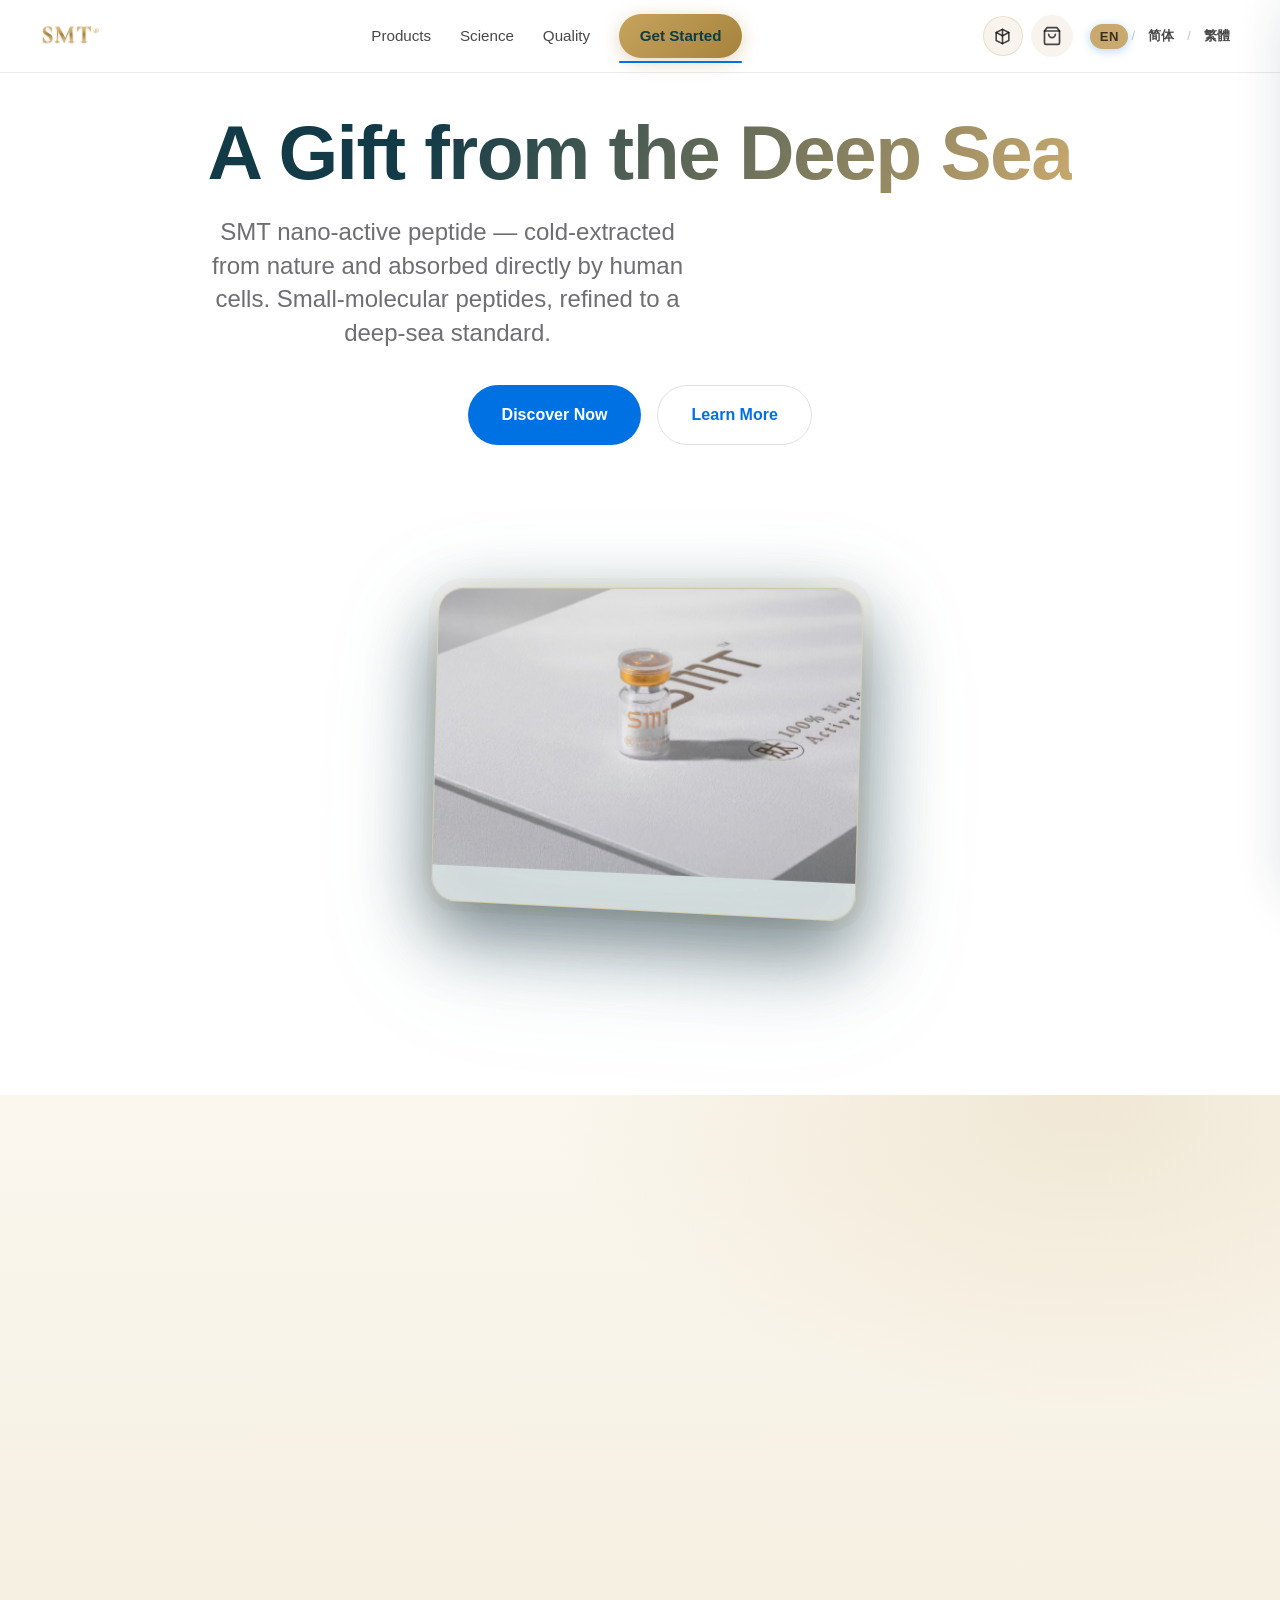
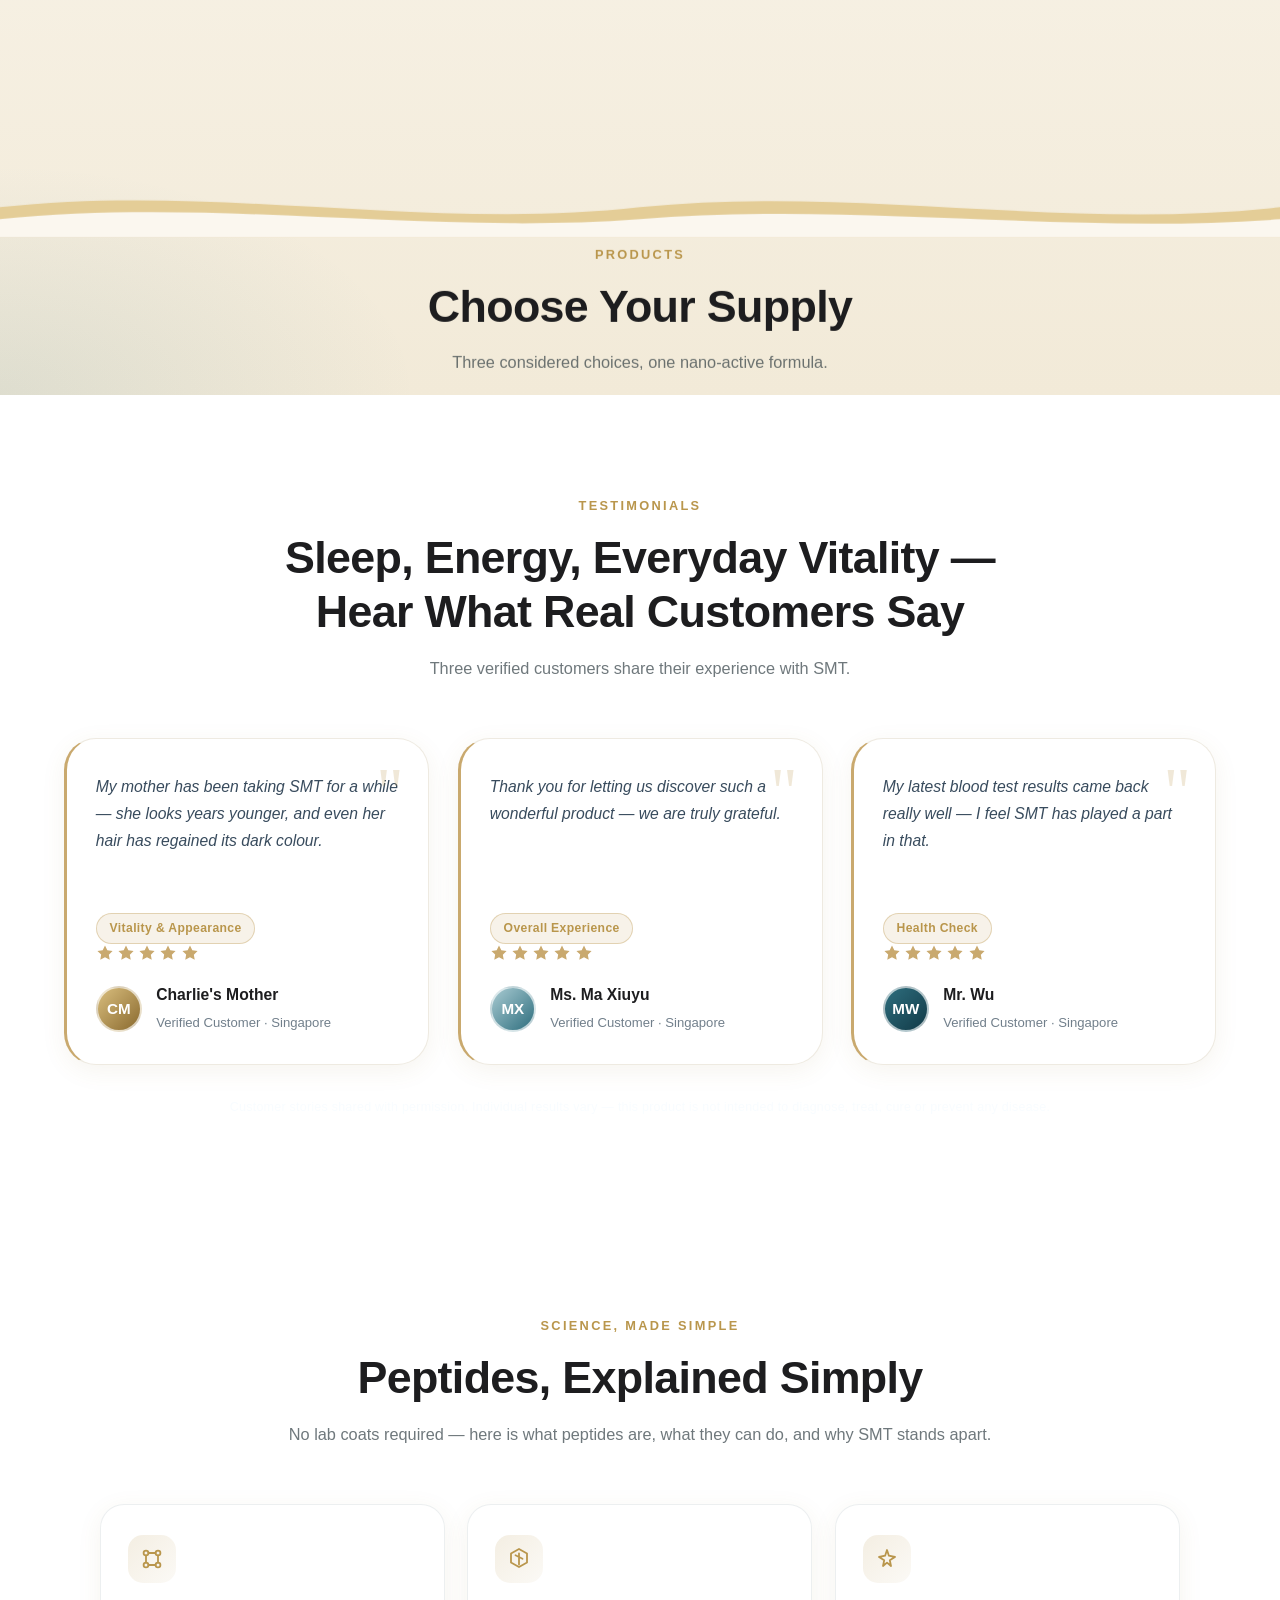
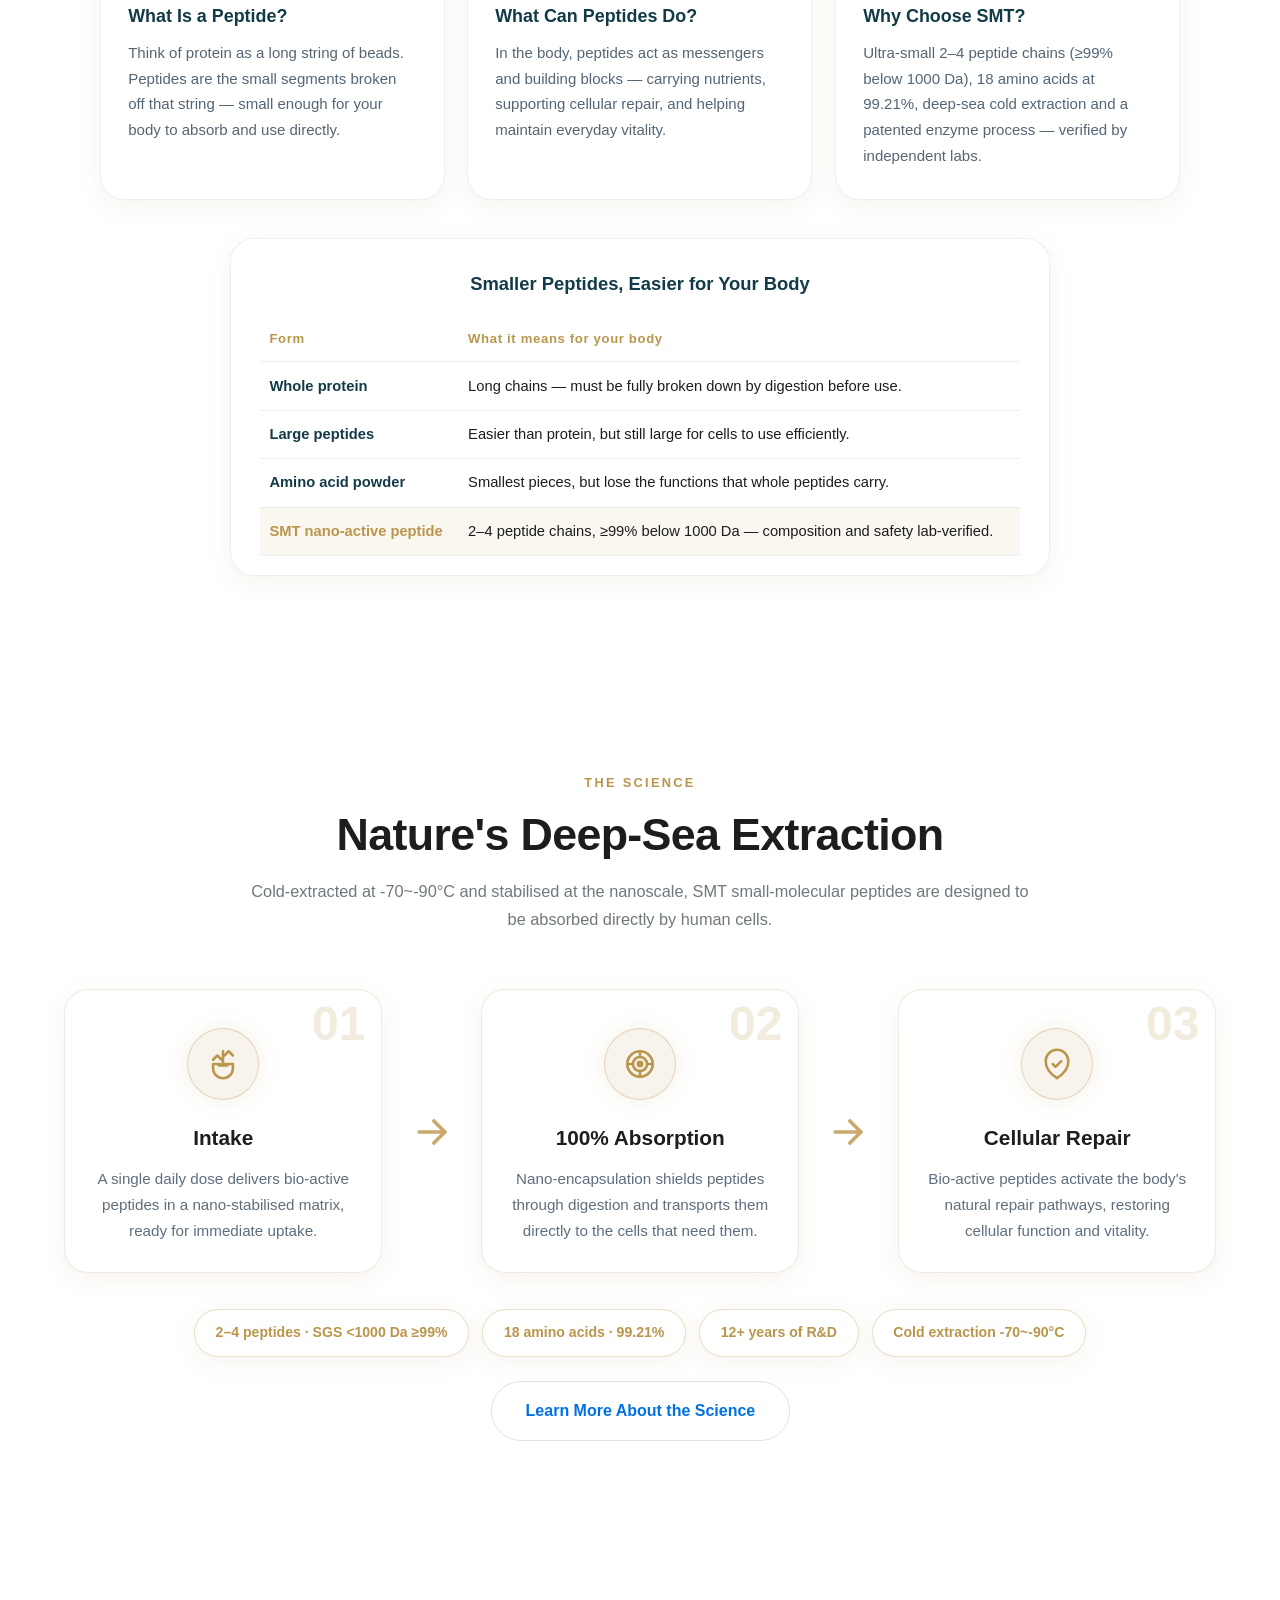
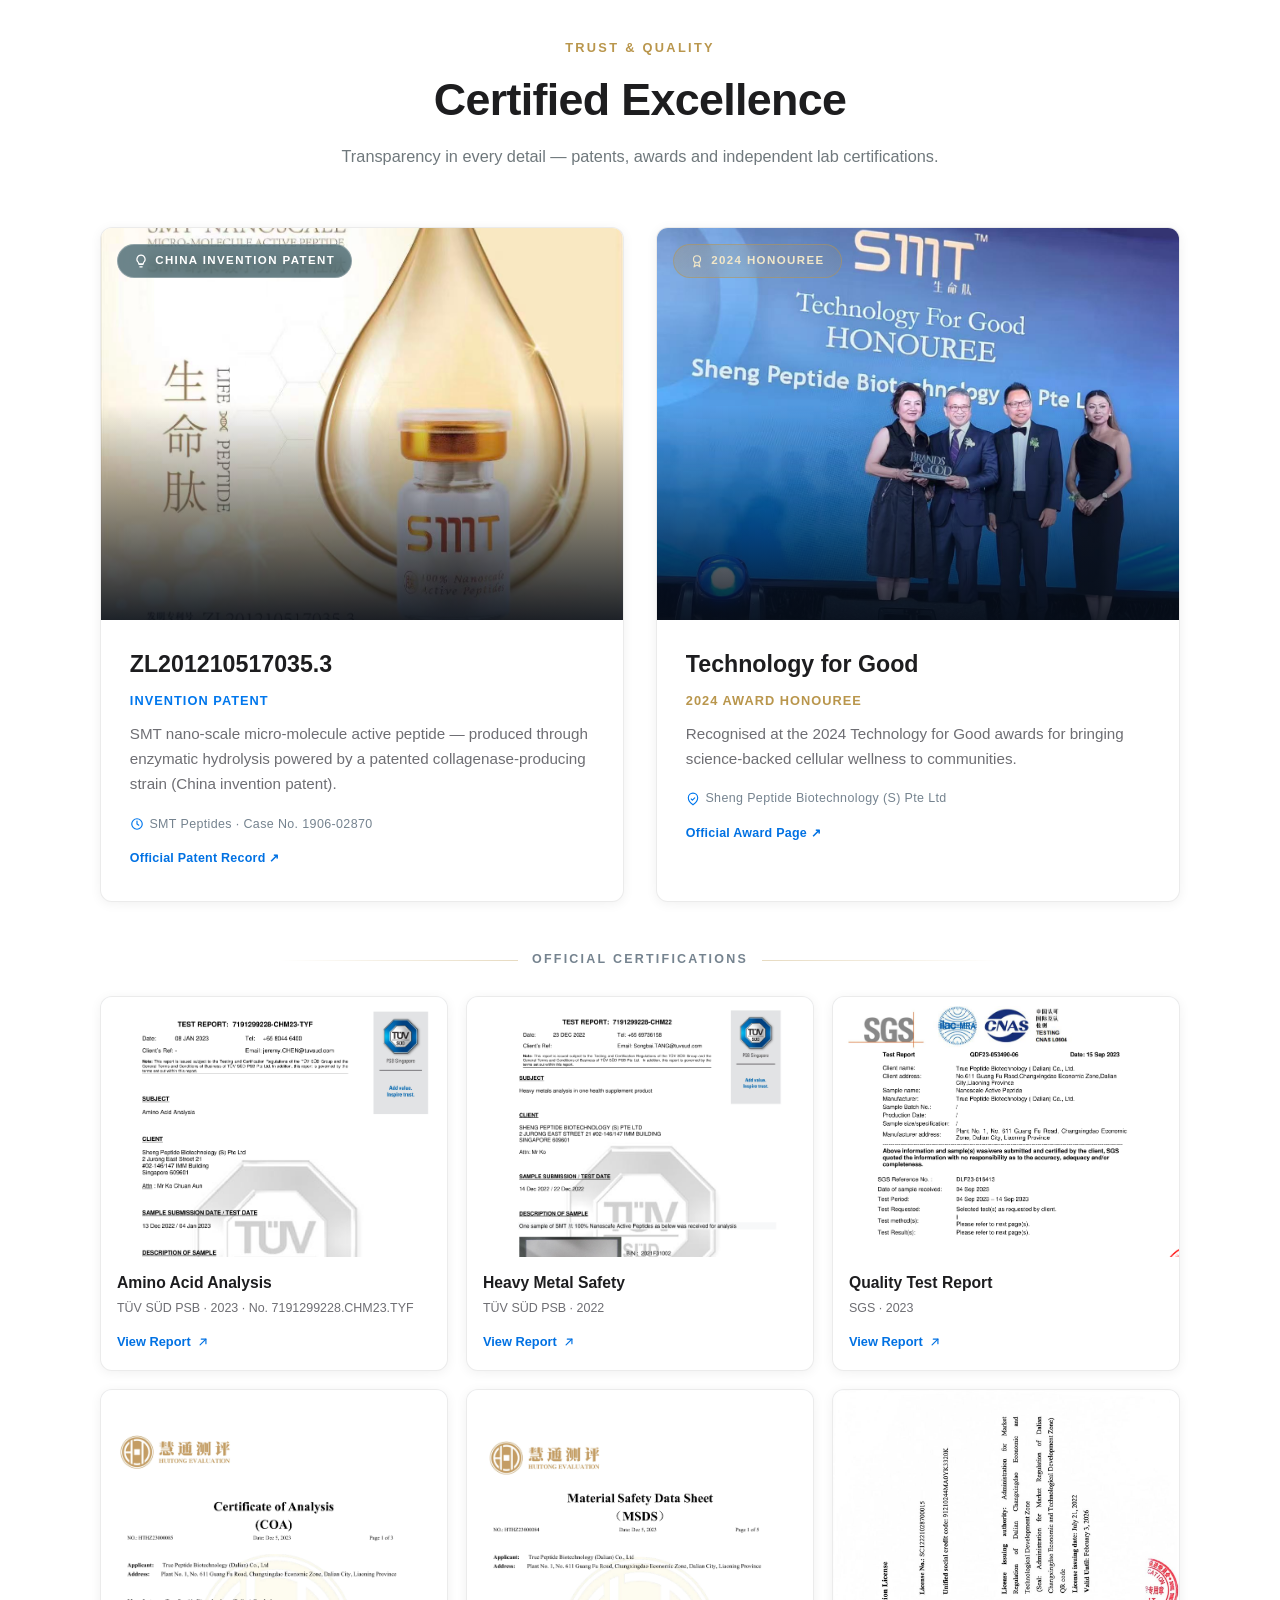
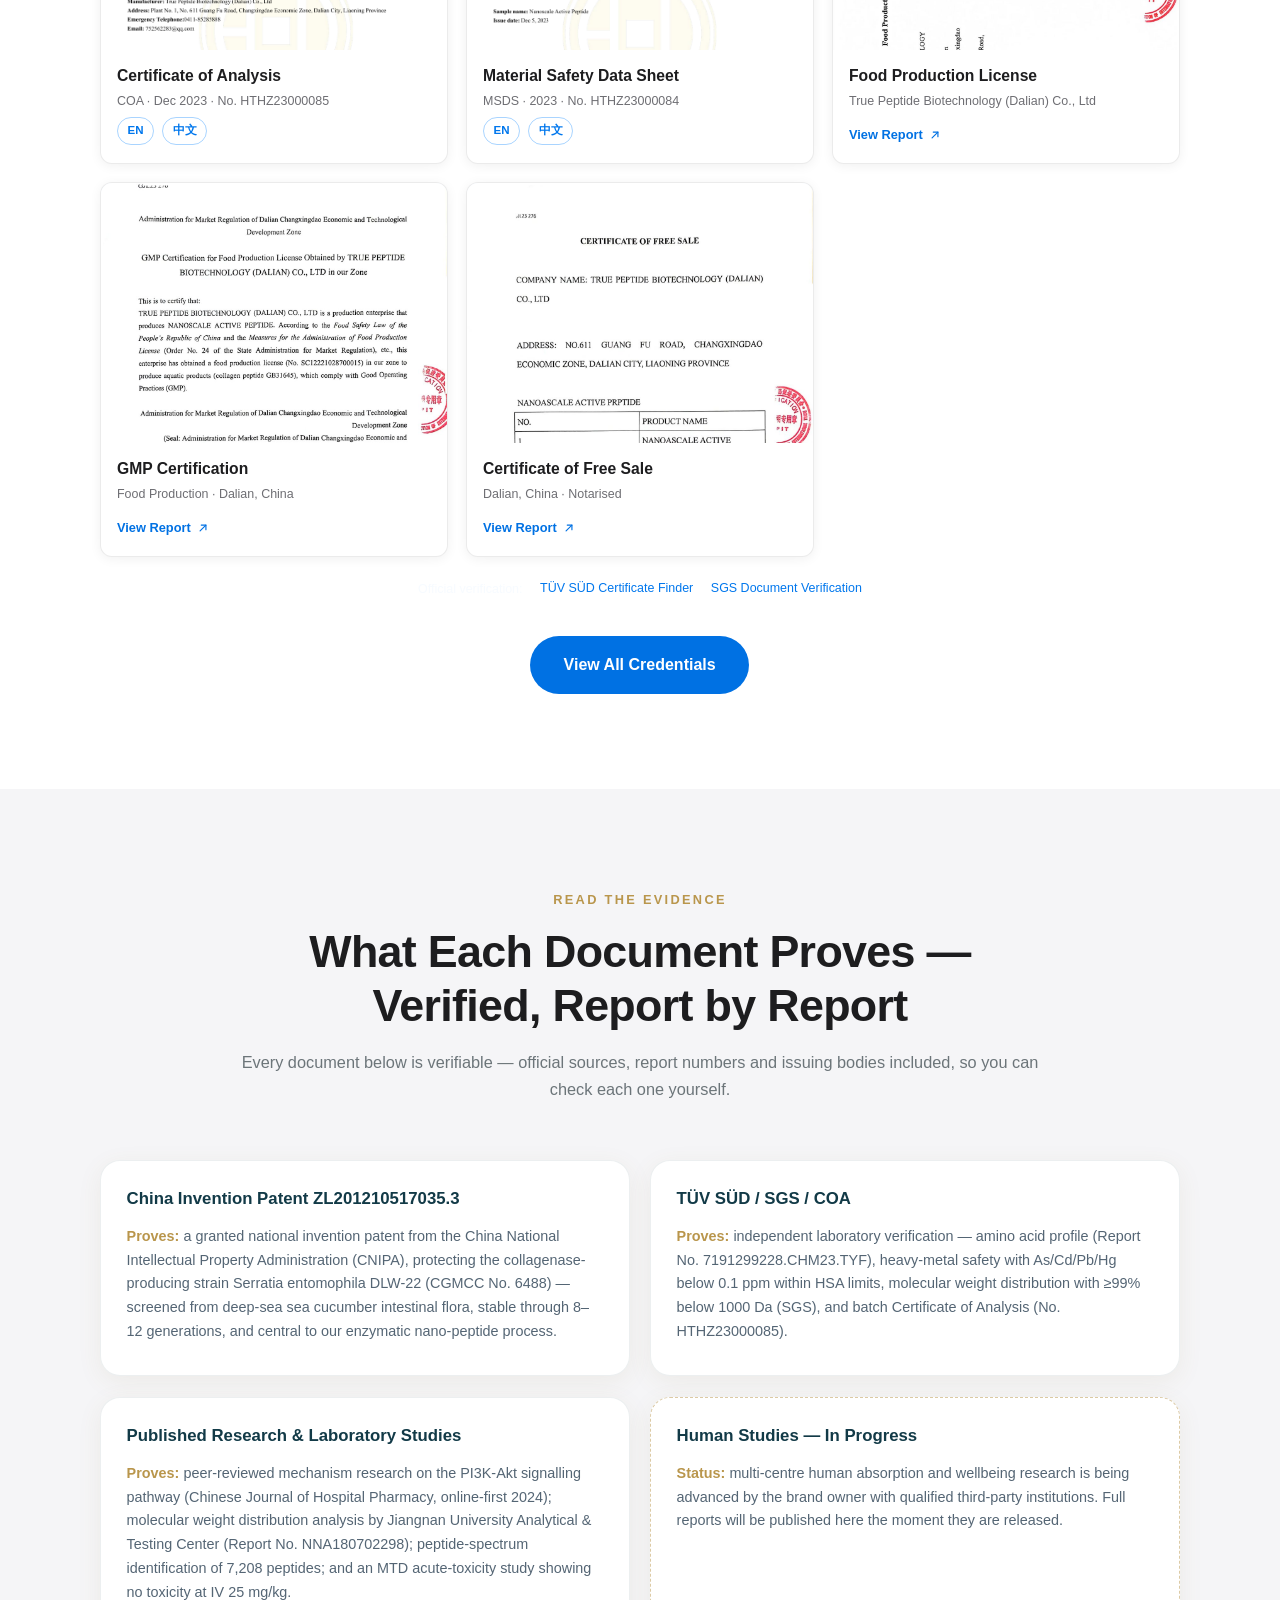
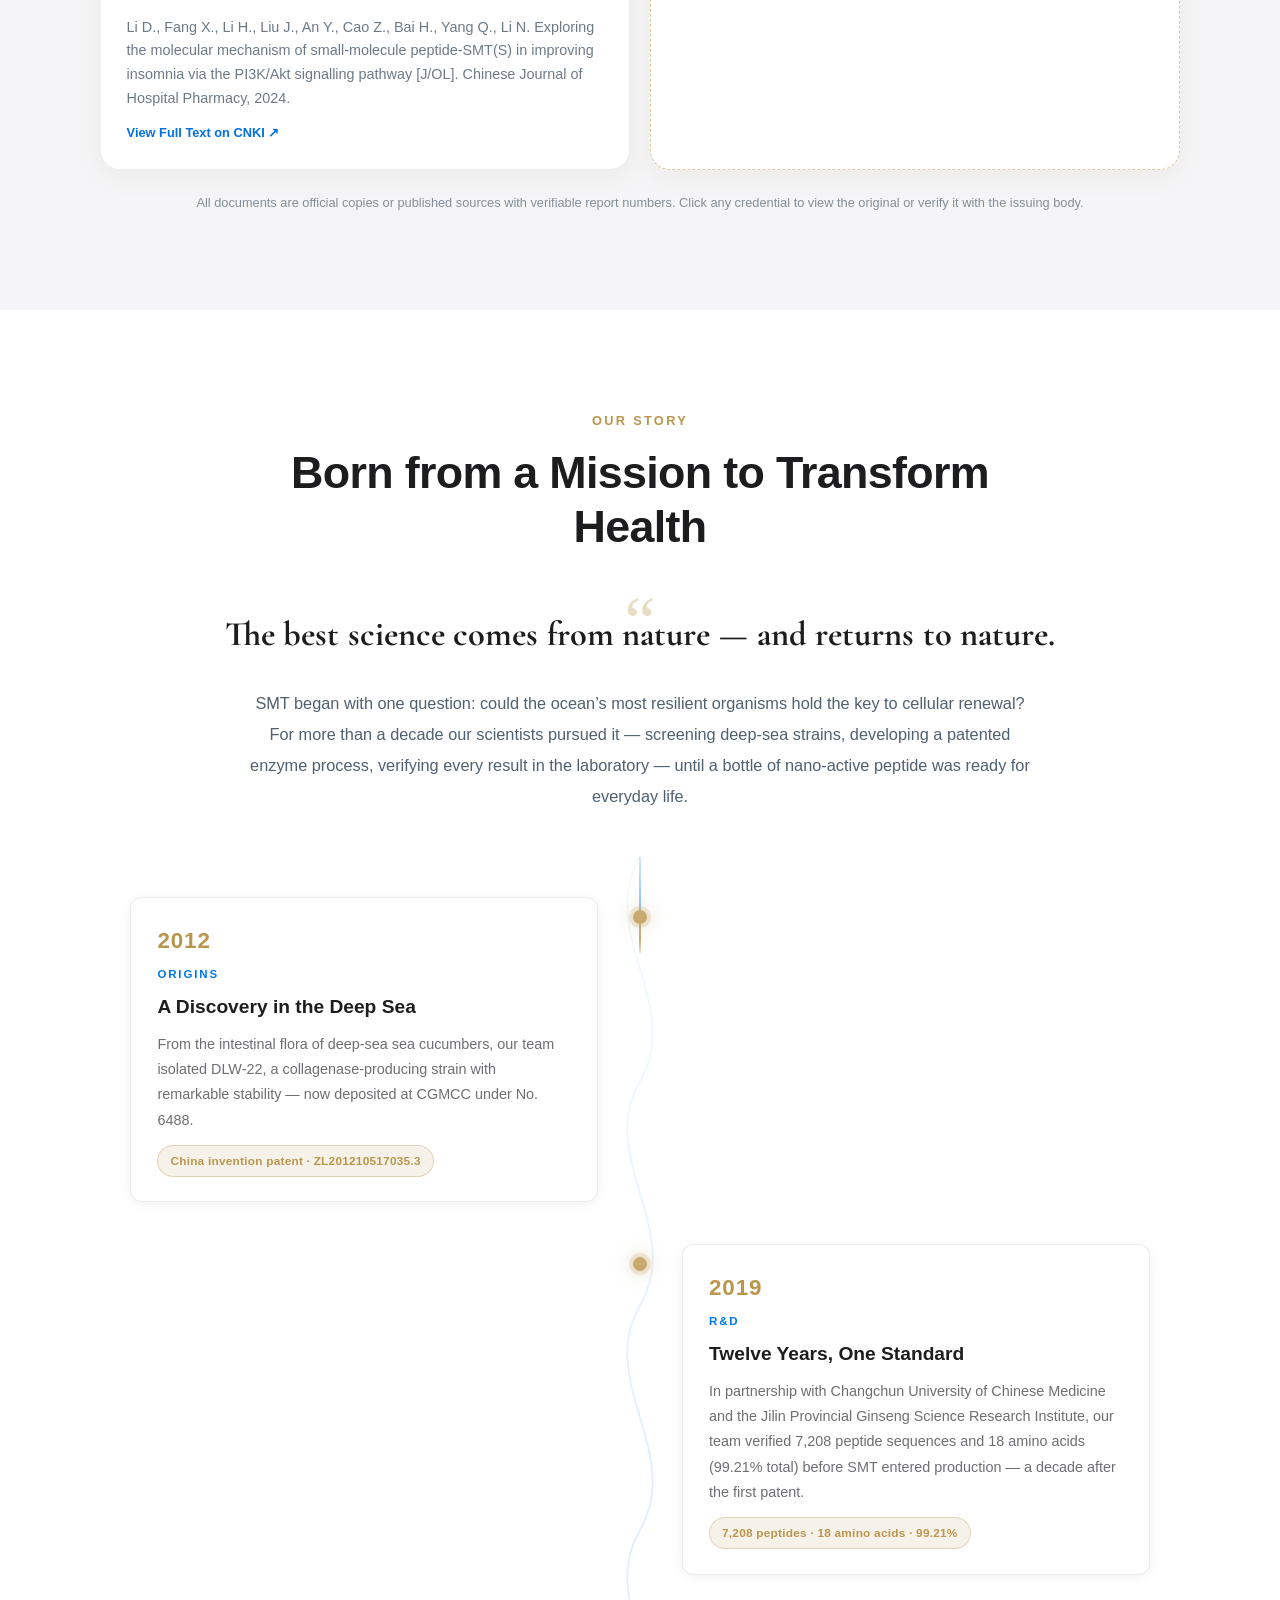
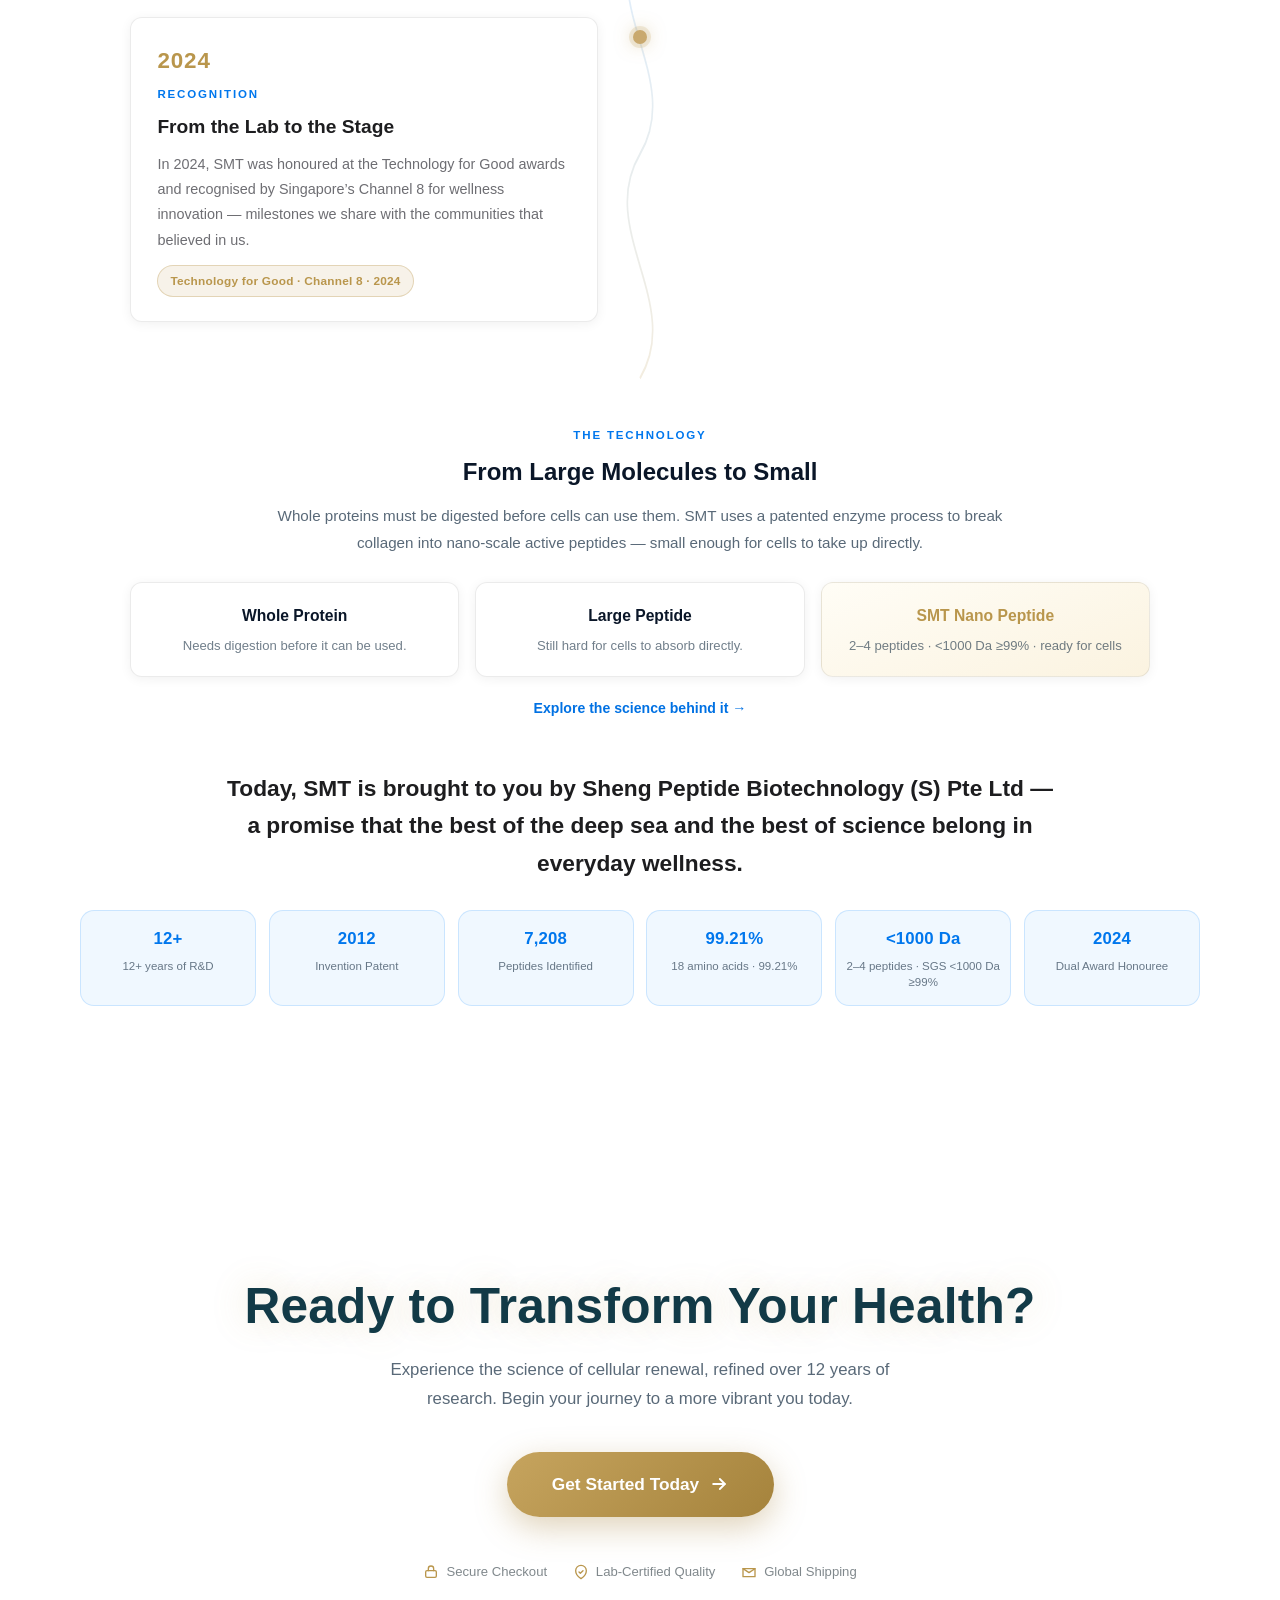
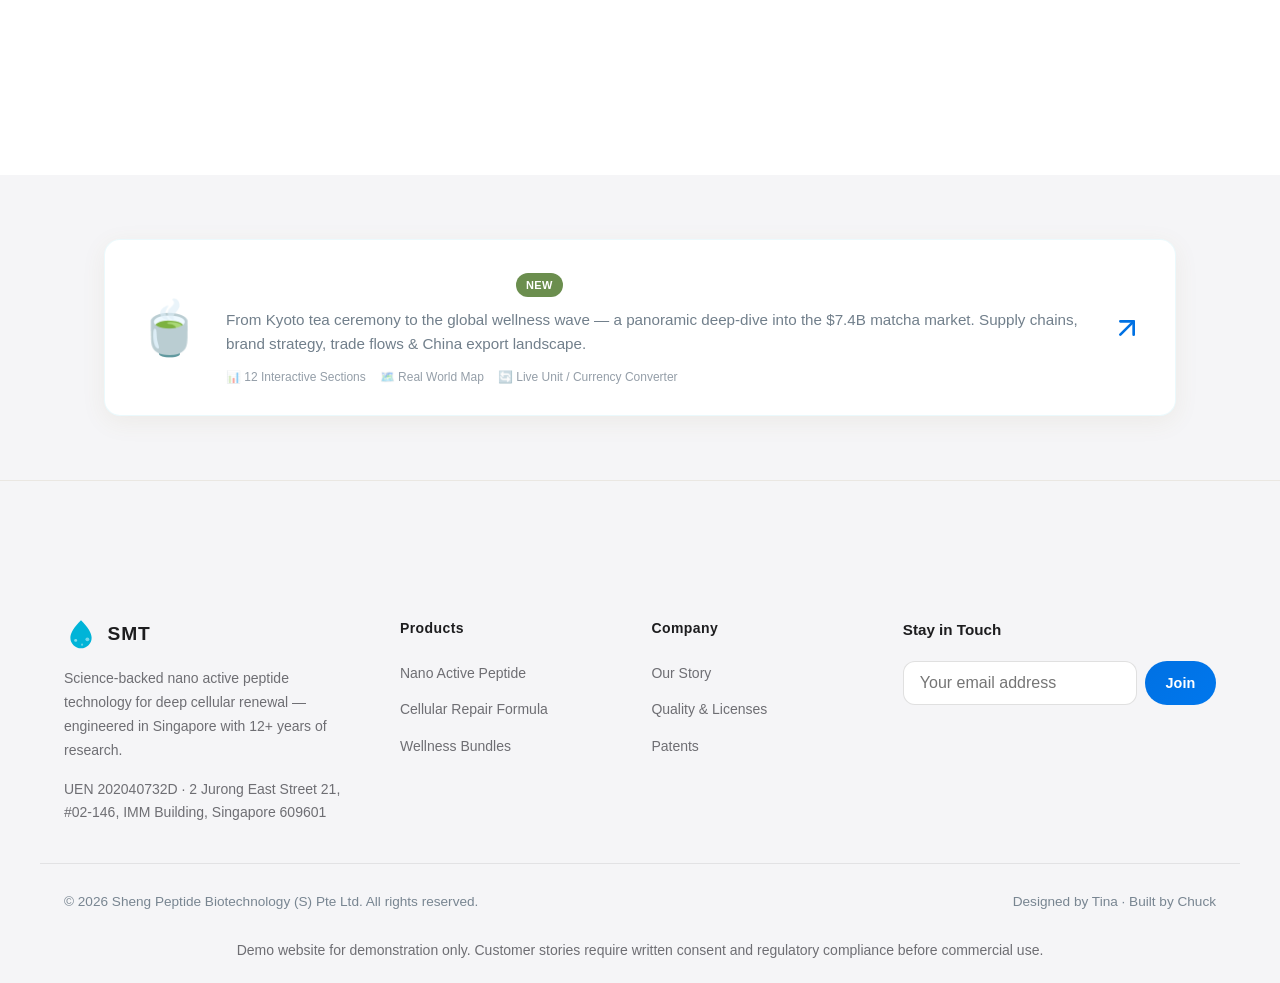
==== commit 57c803c3: "feat: add Matcha Market Insight Report card link to homepage - Added card linking to https://matcha-" ====
--- a/index.html
+++ b/index.html
@@ -4115,6 +4115,28 @@
 
 <div class="toast" id="toast" role="status" aria-live="polite"></div>
 
+<!-- ============ Market Report Card ============ -->
+<section class="section" style="background:#f5f5f7;padding:64px 0;" id="report-matcha">
+  <div style="max-width:1200px;margin:0 auto;padding:0 clamp(1rem,5vw,4rem);">
+    <div class="reveal" style="display:flex;align-items:center;gap:24px;background:#fff;border-radius:var(--radius-md);padding:28px 32px;box-shadow:var(--shadow-soft);border:1px solid rgba(0,180,216,0.08);transition:transform .3s,box-shadow .3s;cursor:pointer;text-decoration:none;color:inherit;" onmouseover="this.style.transform='translateY(-4px)';this.style.boxShadow='var(--shadow-medium)'" onmouseout="this.style.transform='';this.style.boxShadow='var(--shadow-soft)'" onclick="window.open('https://matcha-report.pages.dev/','_blank')">
+      <div style="font-size:52px;line-height:1;flex-shrink:0;">🍵</div>
+      <div style="flex:1;min-width:0;">
+        <div style="display:flex;align-items:center;gap:10px;flex-wrap:wrap;margin-bottom:6px;">
+          <h3 style="font-size:1.25rem;font-weight:700;color:var(--ocean-deep);margin:0;">Matcha Market Insight Report</h3>
+          <span style="display:inline-block;padding:3px 10px;background:#6B8E4E;color:#fff;font-size:11px;font-weight:600;border-radius:var(--radius-full);letter-spacing:.03em;">NEW</span>
+        </div>
+        <p style="margin:0 0 10px;font-size:0.95rem;color:rgba(18,41,62,0.6);line-height:1.6;">From Kyoto tea ceremony to the global wellness wave — a panoramic deep-dive into the $7.4B matcha market. Supply chains, brand strategy, trade flows &amp; China export landscape.</p>
+        <div style="display:flex;flex-wrap:wrap;gap:14px;font-size:12px;color:rgba(18,41,62,0.45);">
+          <span>📊 12 Interactive Sections</span>
+          <span>🗺️ Real World Map</span>
+          <span>🔄 Live Unit / Currency Converter</span>
+        </div>
+      </div>
+      <svg width="32" height="32" viewBox="0 0 24 24" fill="none" stroke="currentColor" stroke-width="2" stroke-linecap="round" stroke-linejoin="round" aria-hidden="true" style="flex-shrink:0;color:var(--teal-primary);"><path d="M7 17L17 7"/><path d="M7 7h10v10"/></svg>
+    </div>
+  </div>
+</section>
+
 <!-- ============ Footer ============ -->
 <footer class="site-footer">
   <div class="footer-wave-top" aria-hidden="true">
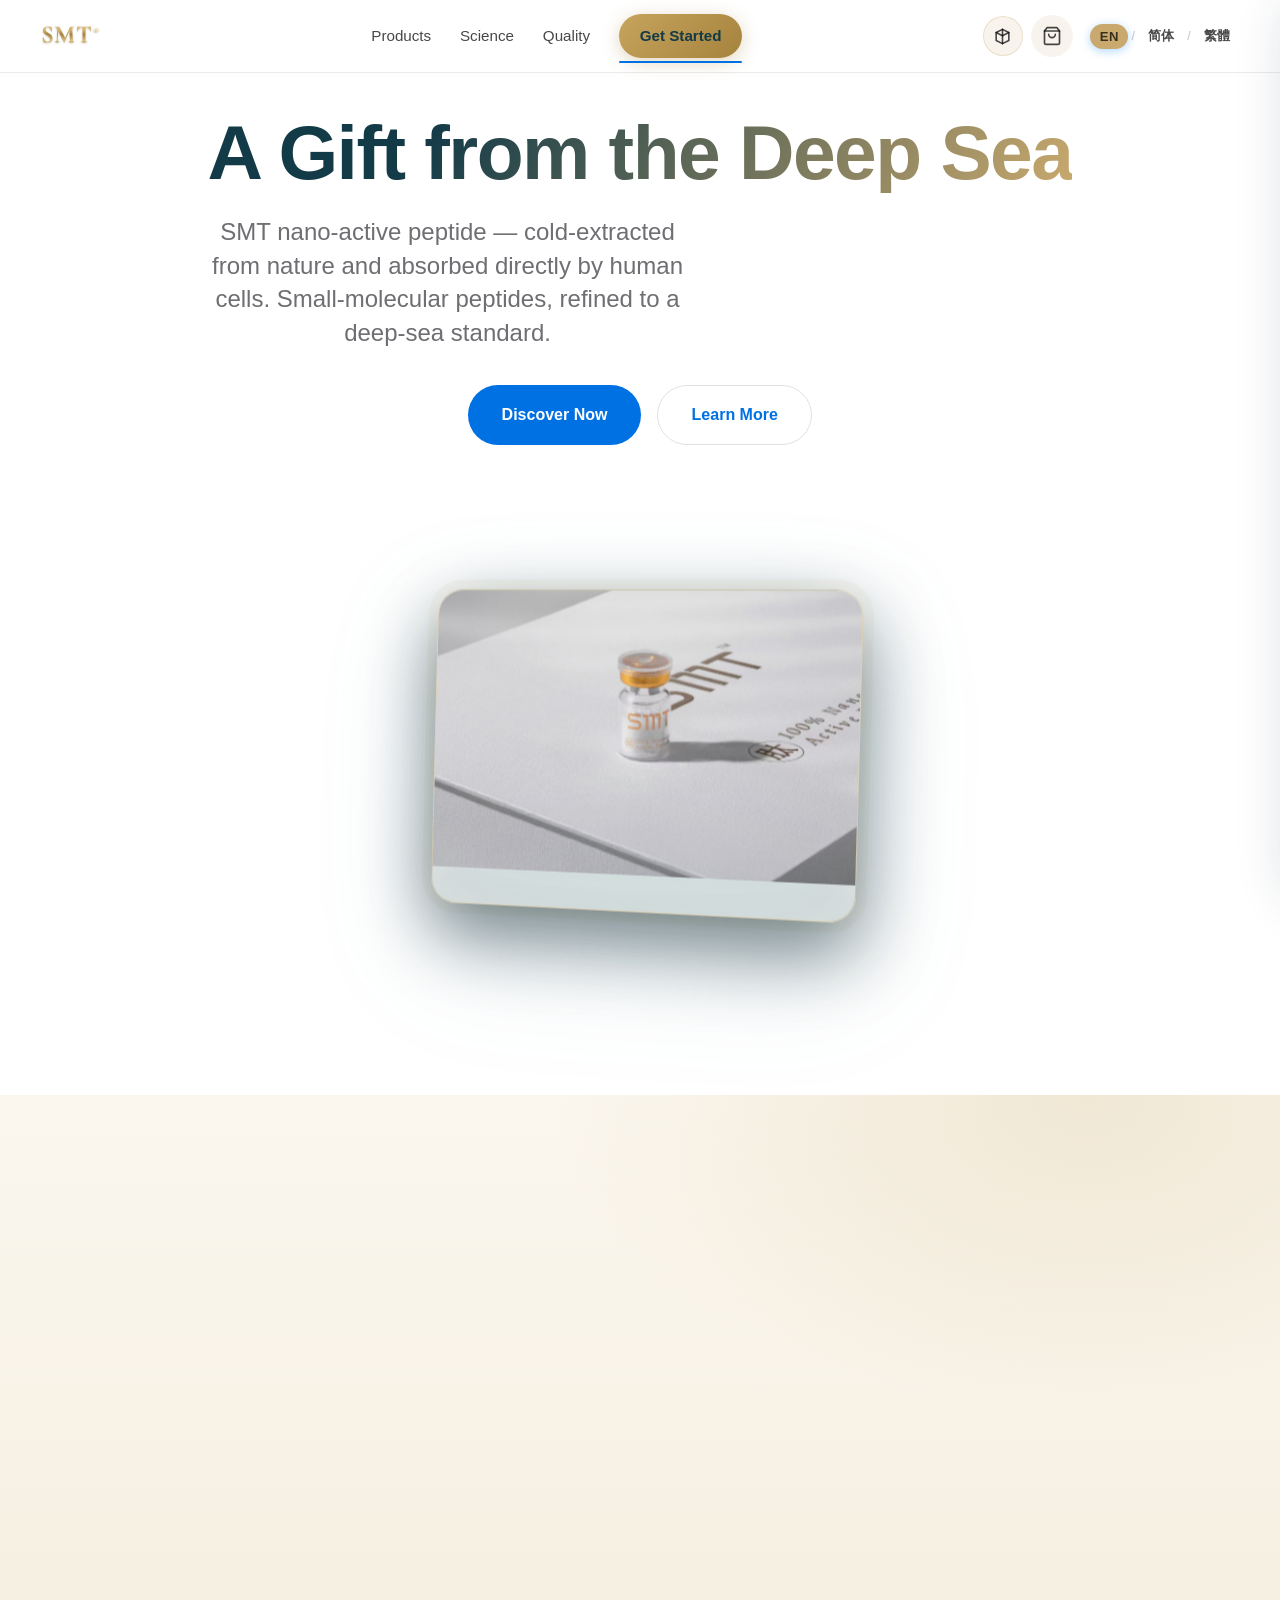
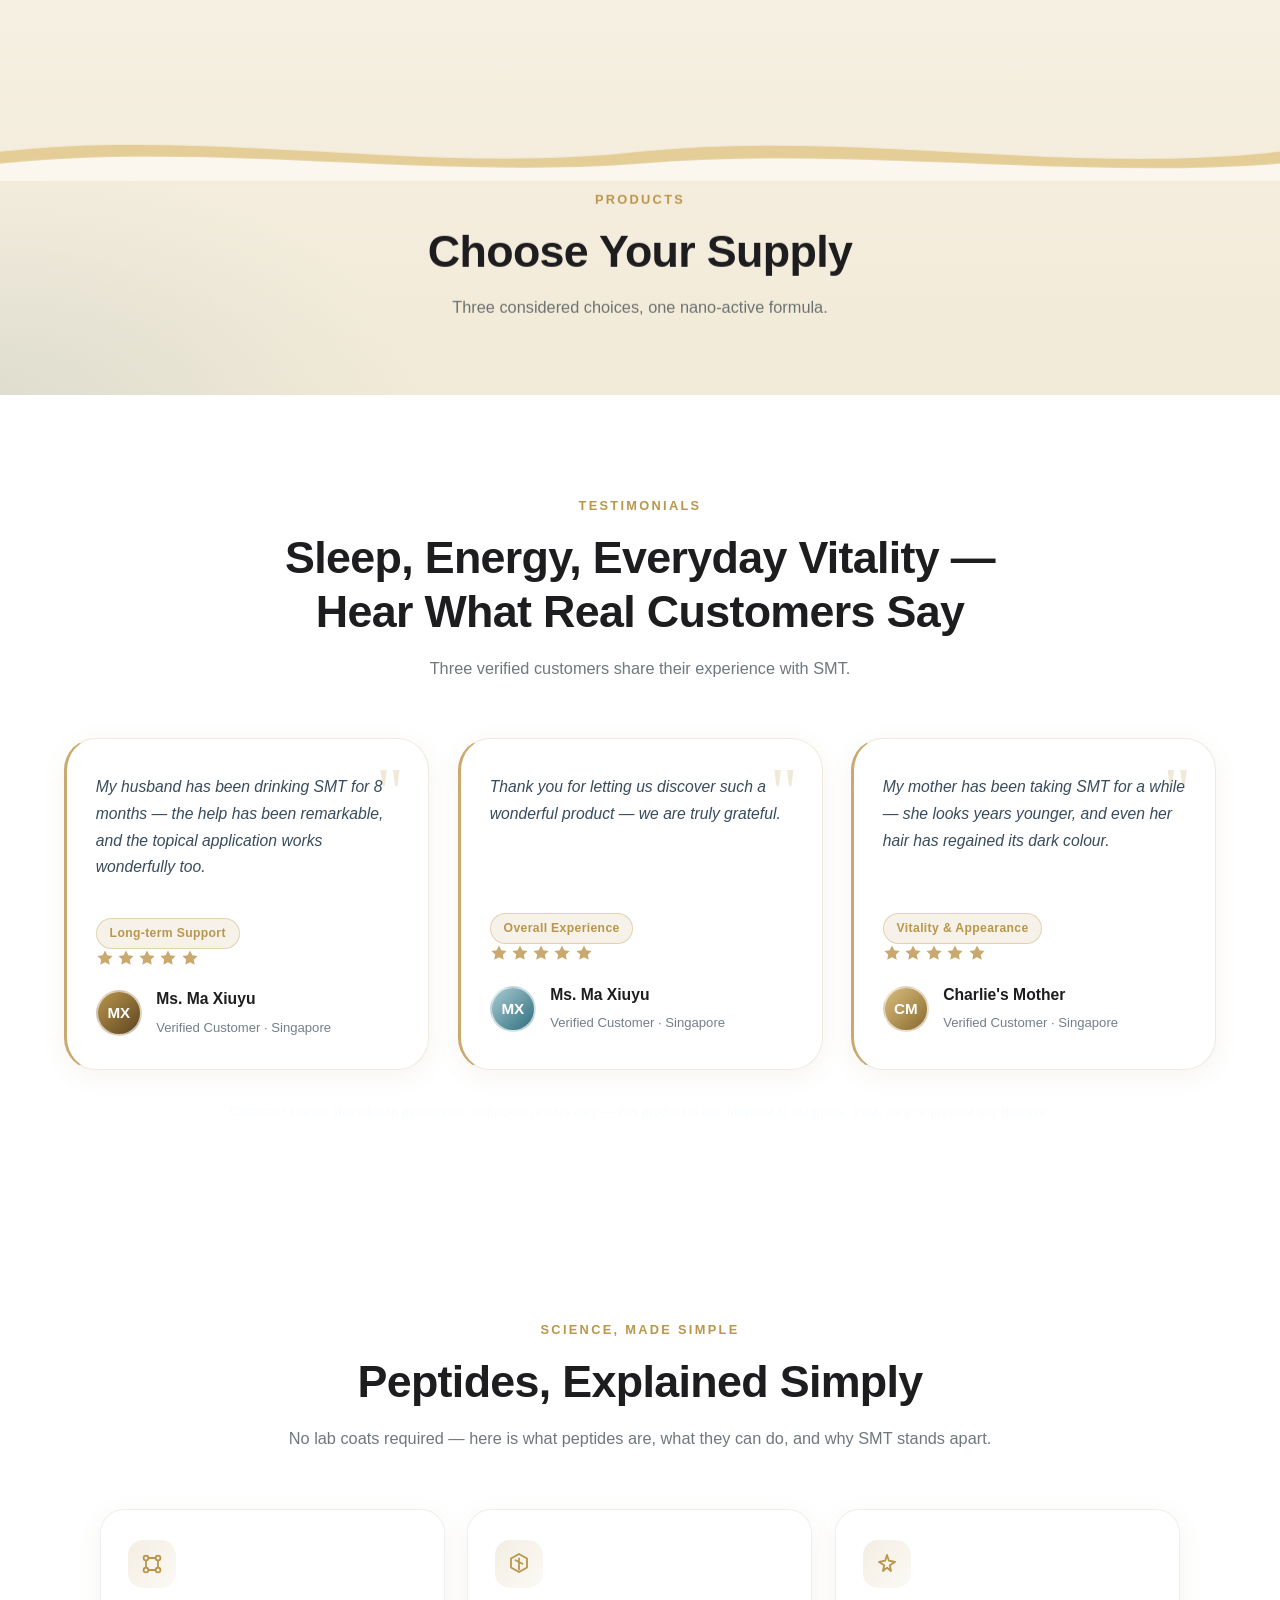
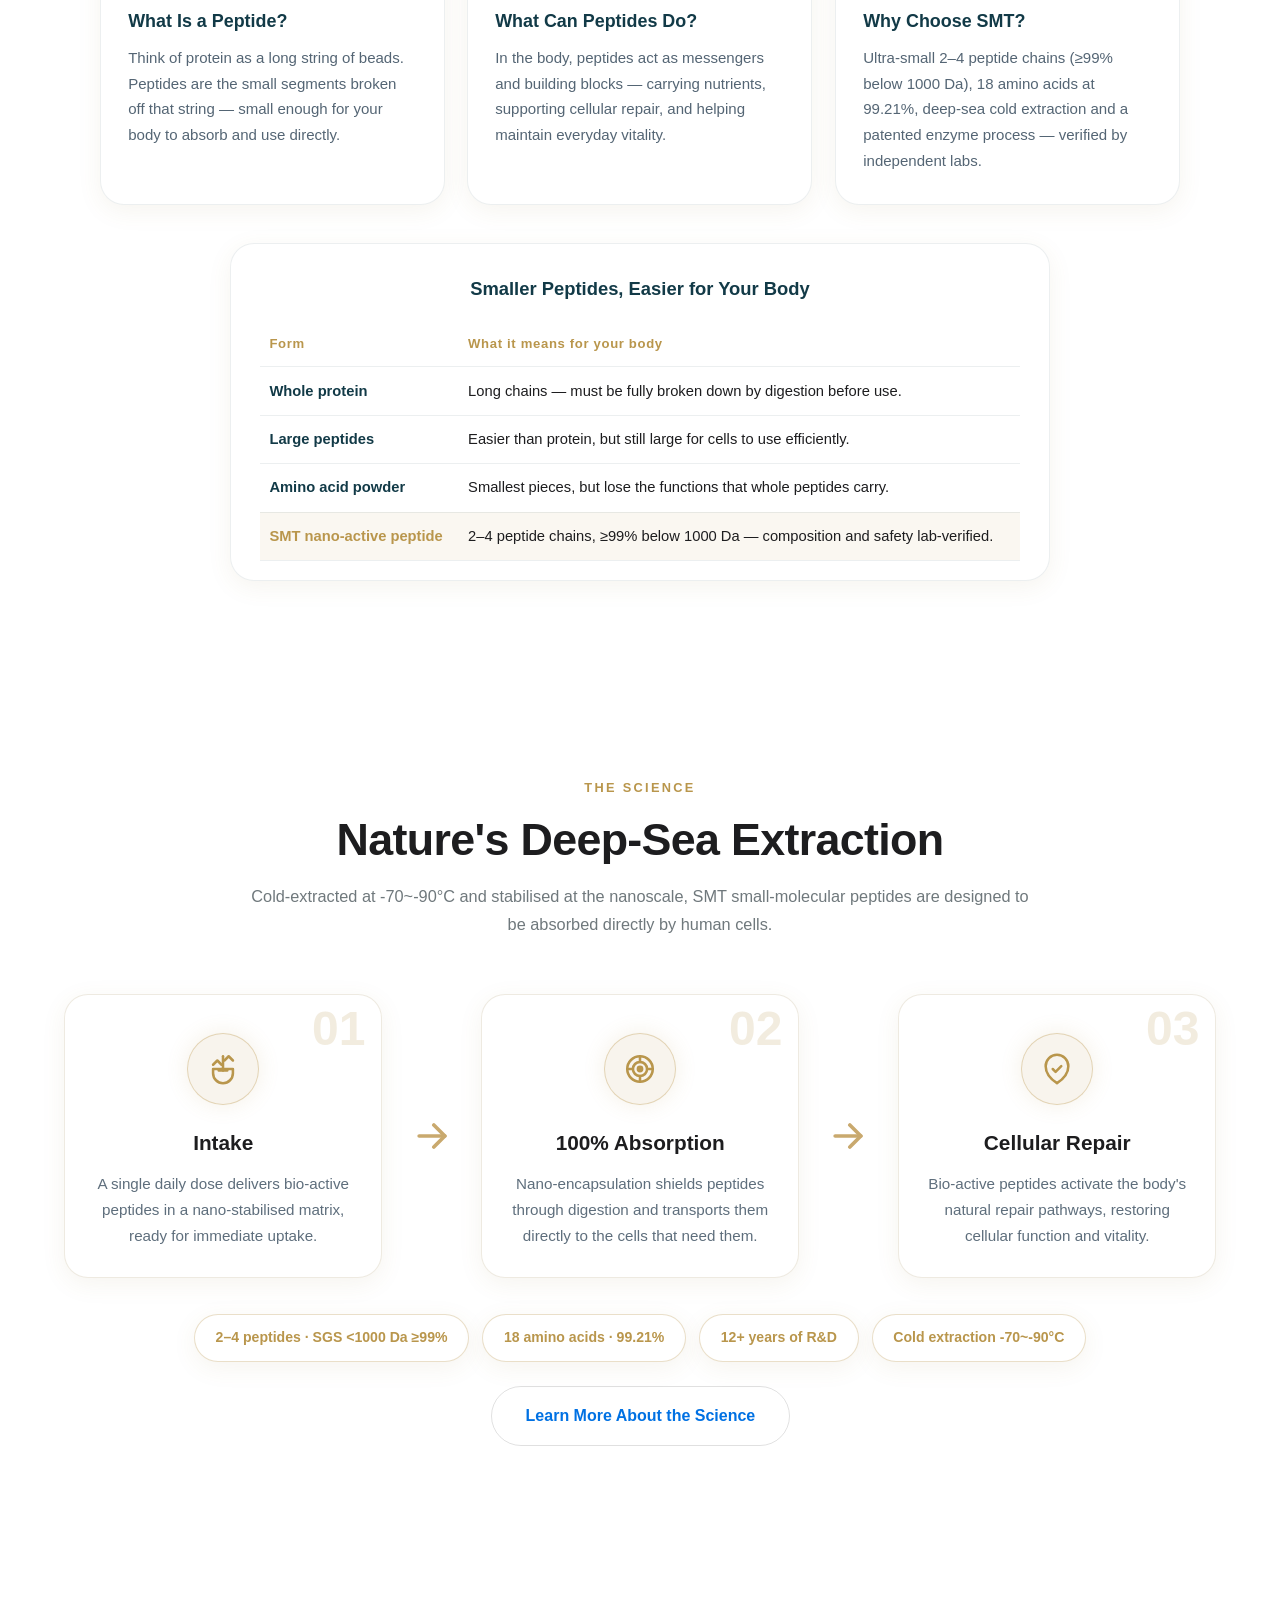
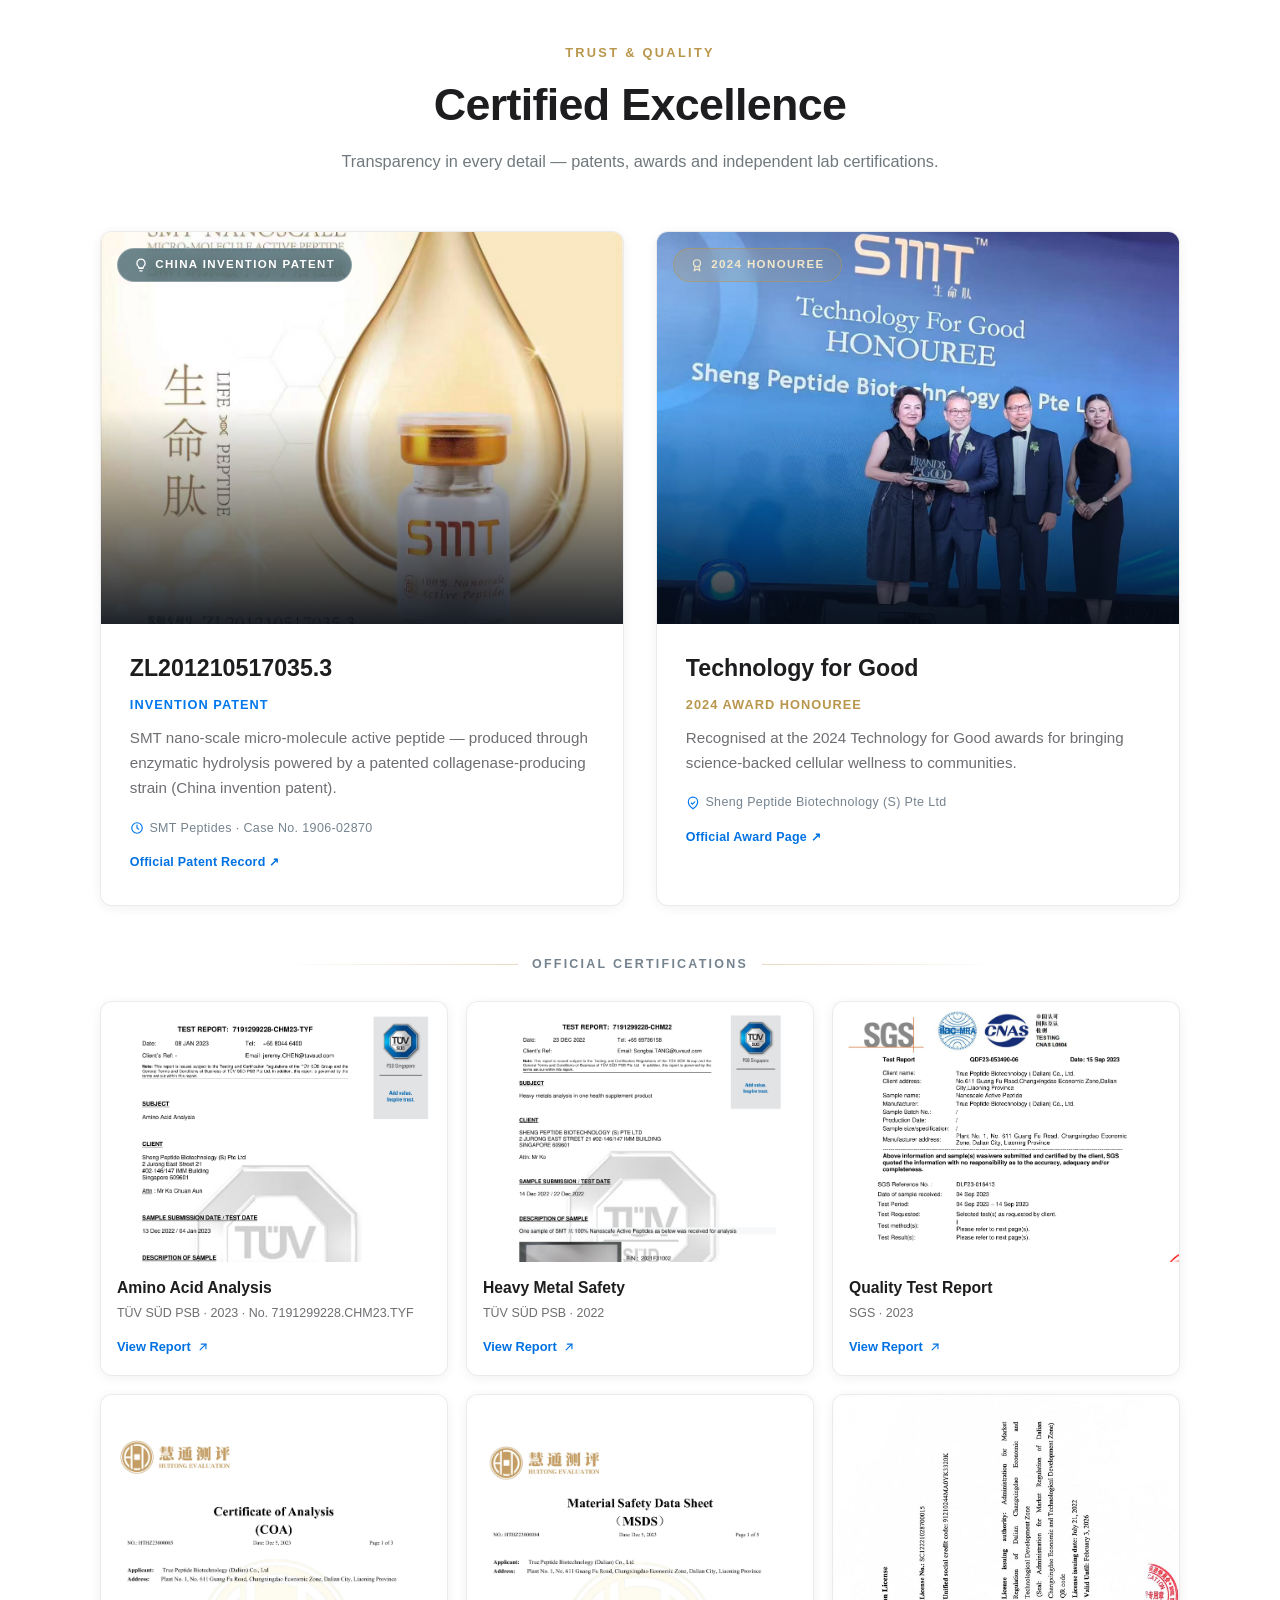
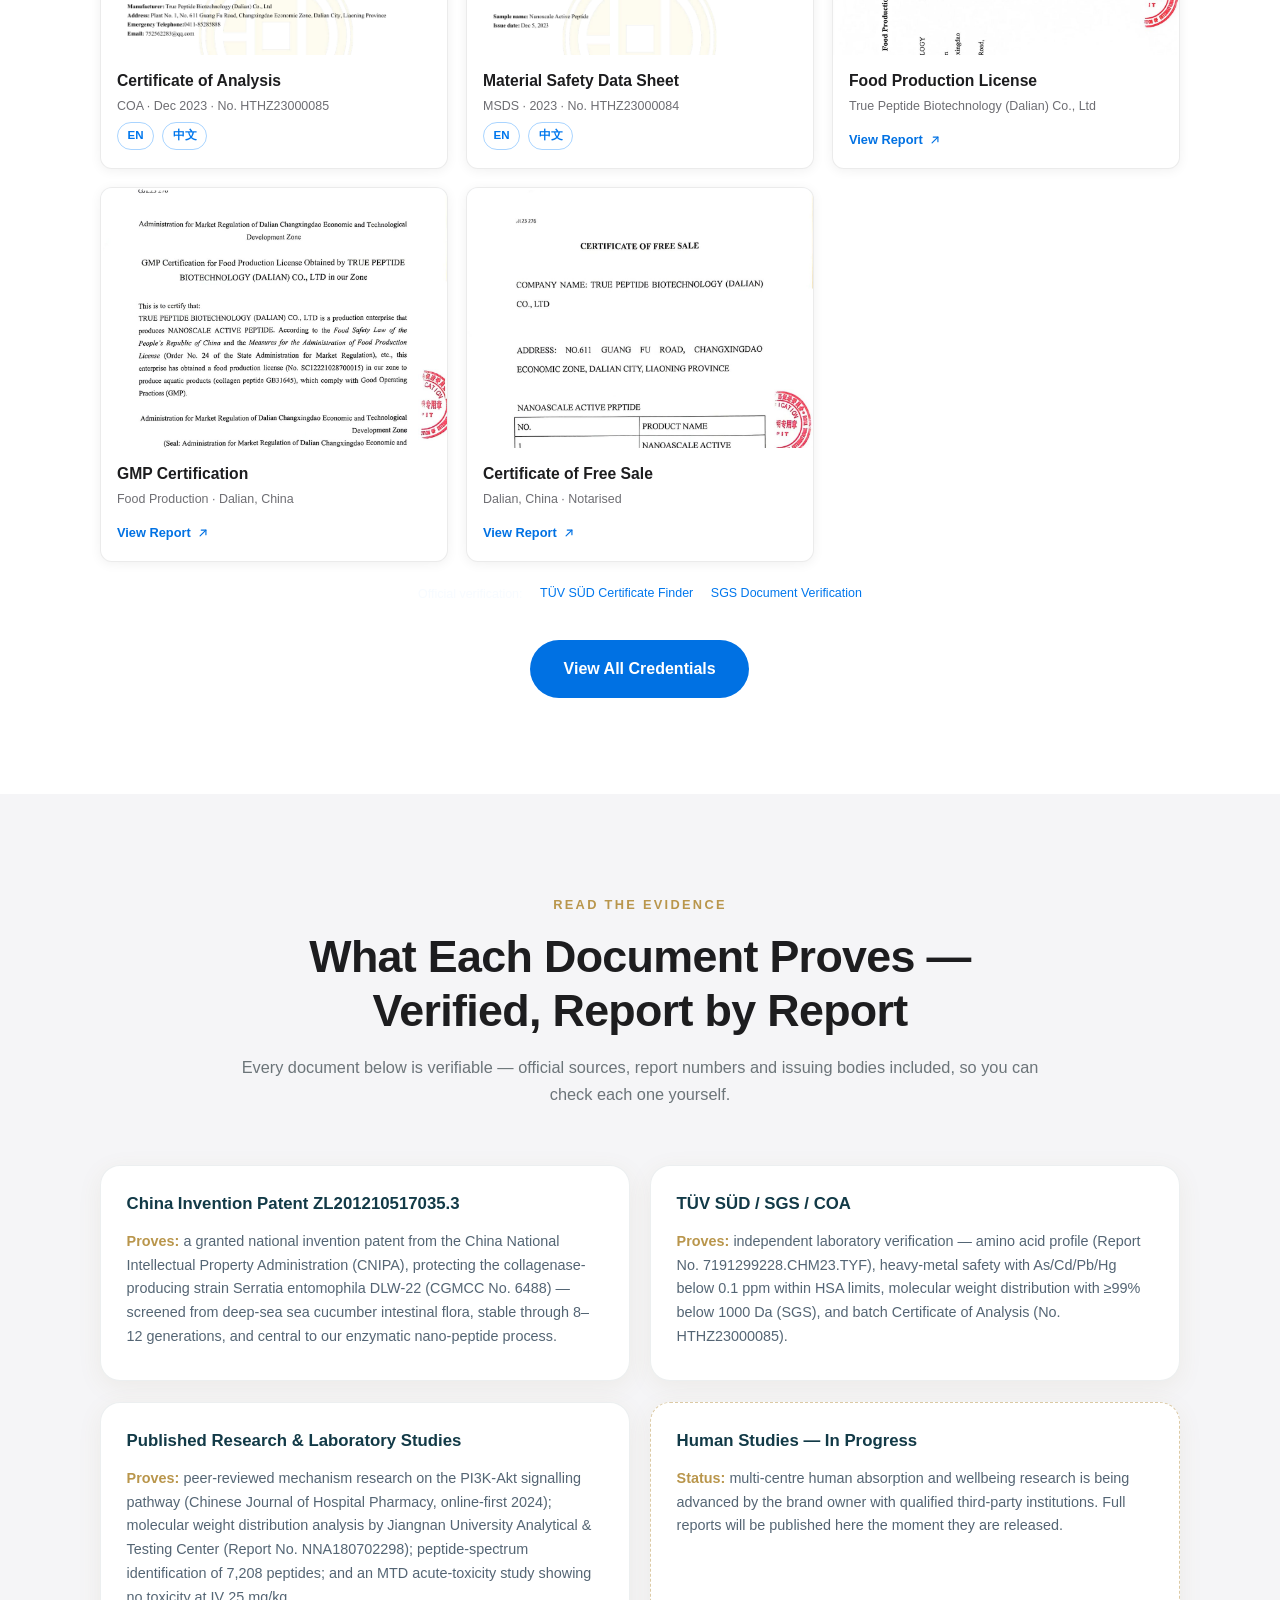
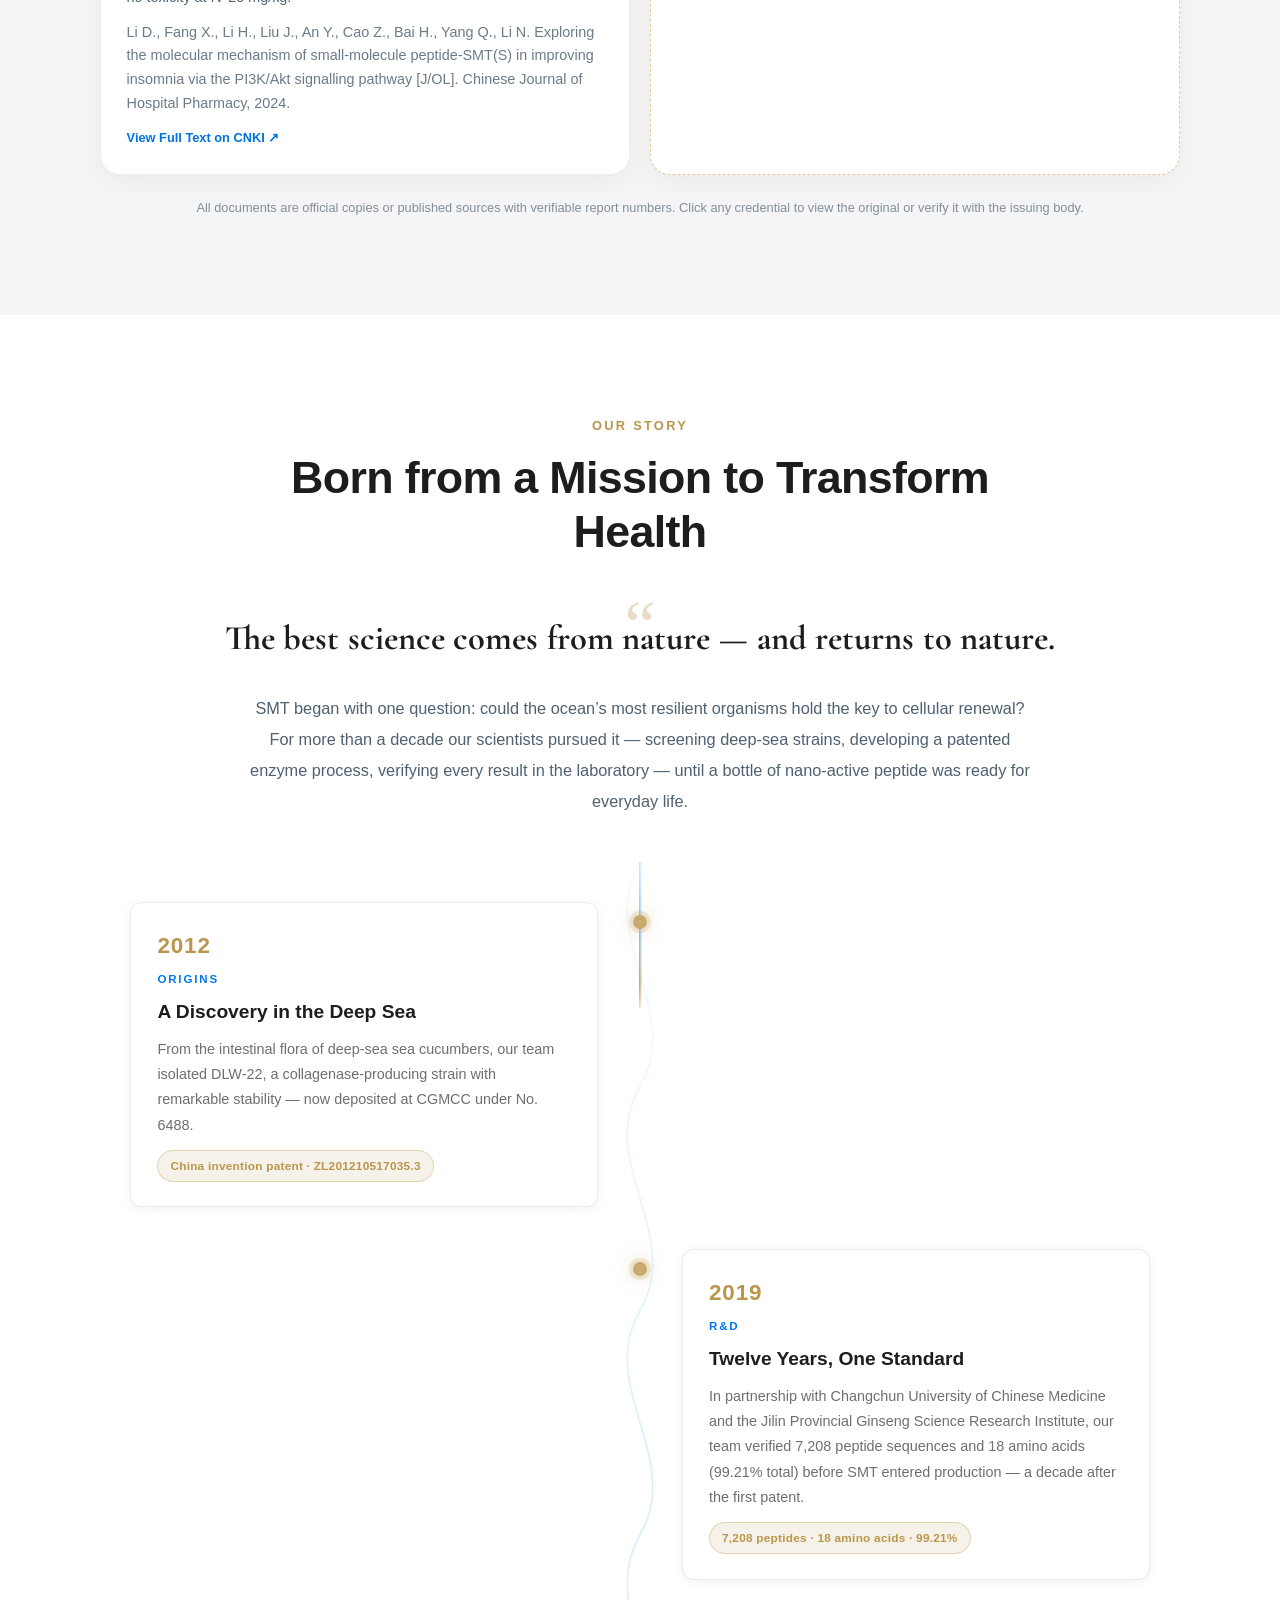
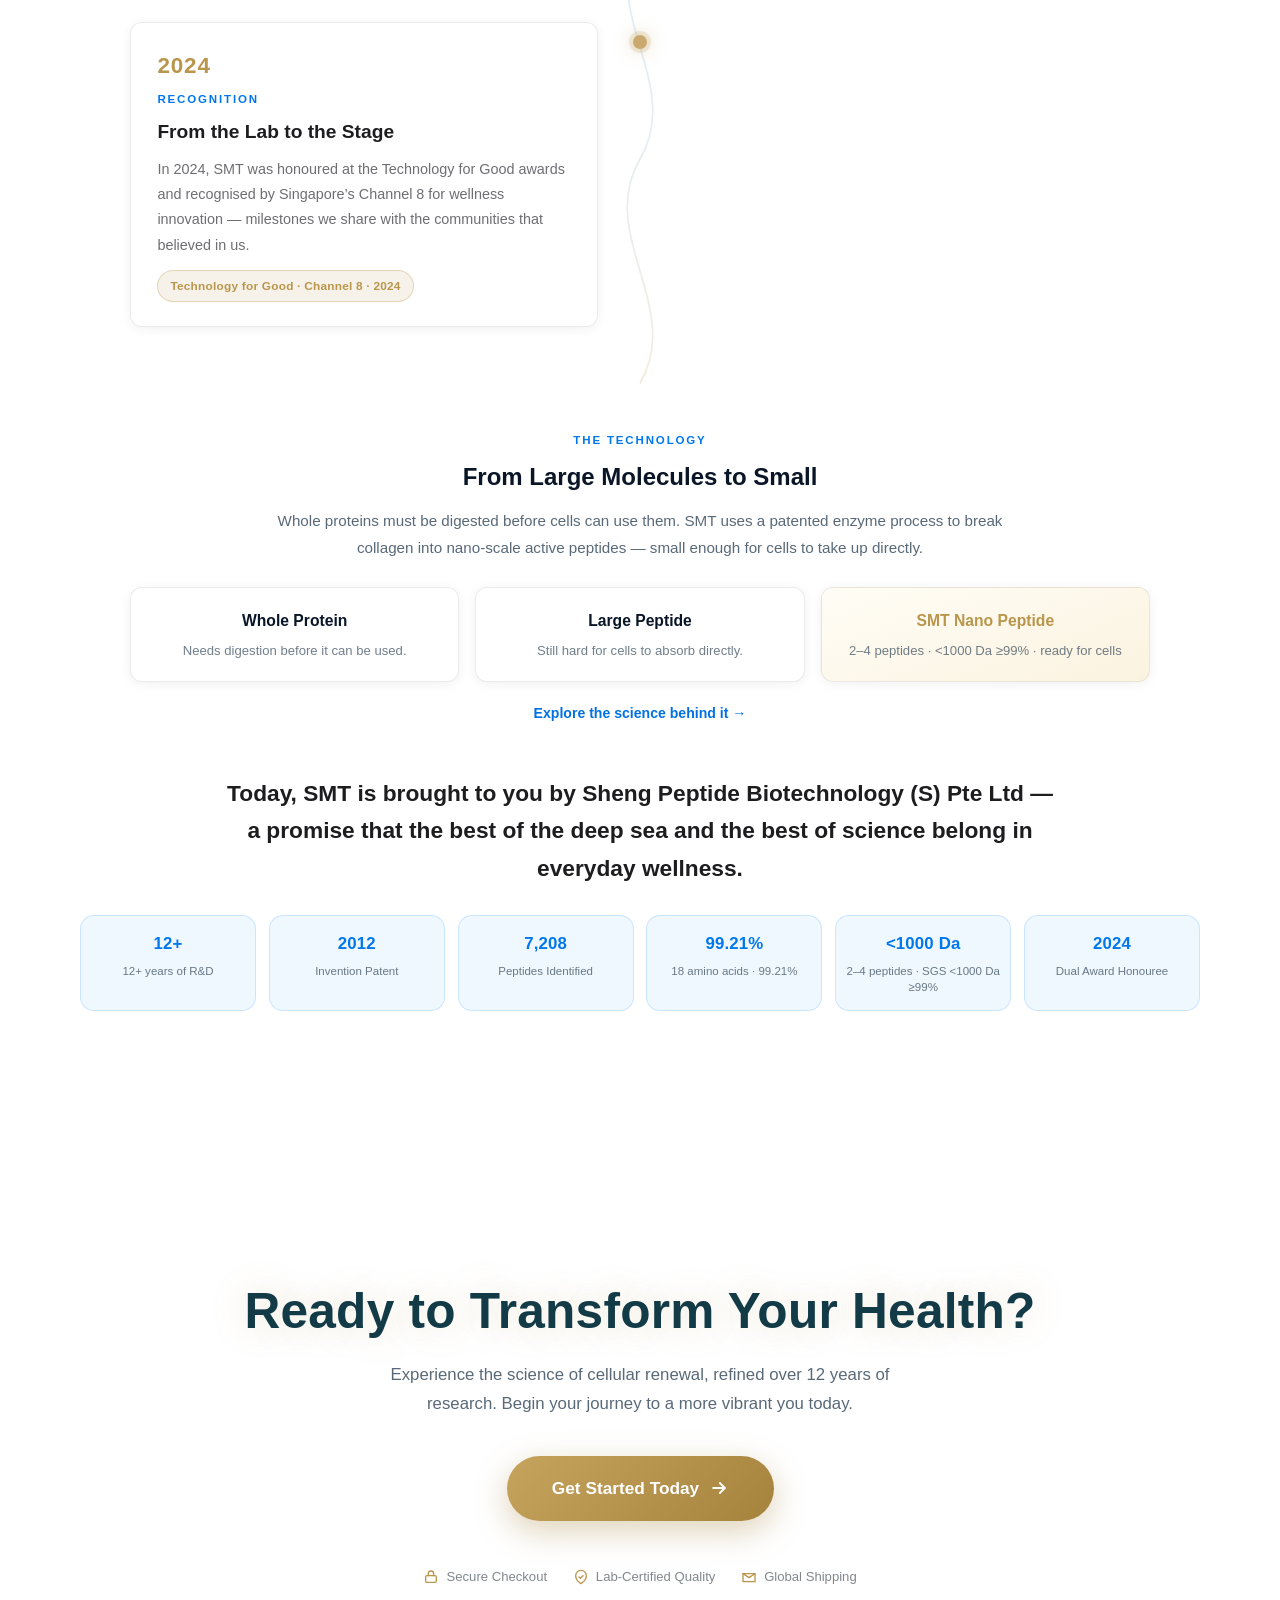
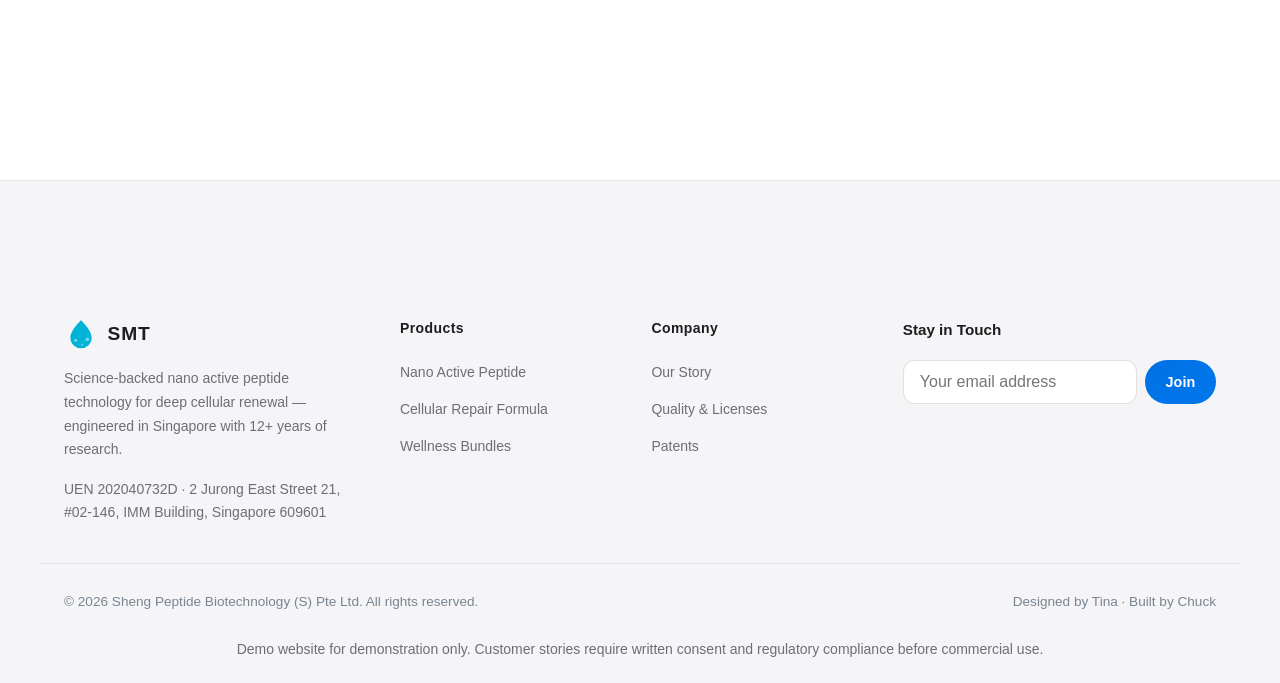
==== commit f1762a47: "Revert "feat: add Matcha Market Insight Report card link to homepage" This reverts commit 57c803c31c" ====
--- a/index.html
+++ b/index.html
@@ -4115,28 +4115,6 @@
 
 <div class="toast" id="toast" role="status" aria-live="polite"></div>
 
-<!-- ============ Market Report Card ============ -->
-<section class="section" style="background:#f5f5f7;padding:64px 0;" id="report-matcha">
-  <div style="max-width:1200px;margin:0 auto;padding:0 clamp(1rem,5vw,4rem);">
-    <div class="reveal" style="display:flex;align-items:center;gap:24px;background:#fff;border-radius:var(--radius-md);padding:28px 32px;box-shadow:var(--shadow-soft);border:1px solid rgba(0,180,216,0.08);transition:transform .3s,box-shadow .3s;cursor:pointer;text-decoration:none;color:inherit;" onmouseover="this.style.transform='translateY(-4px)';this.style.boxShadow='var(--shadow-medium)'" onmouseout="this.style.transform='';this.style.boxShadow='var(--shadow-soft)'" onclick="window.open('https://matcha-report.pages.dev/','_blank')">
-      <div style="font-size:52px;line-height:1;flex-shrink:0;">🍵</div>
-      <div style="flex:1;min-width:0;">
-        <div style="display:flex;align-items:center;gap:10px;flex-wrap:wrap;margin-bottom:6px;">
-          <h3 style="font-size:1.25rem;font-weight:700;color:var(--ocean-deep);margin:0;">Matcha Market Insight Report</h3>
-          <span style="display:inline-block;padding:3px 10px;background:#6B8E4E;color:#fff;font-size:11px;font-weight:600;border-radius:var(--radius-full);letter-spacing:.03em;">NEW</span>
-        </div>
-        <p style="margin:0 0 10px;font-size:0.95rem;color:rgba(18,41,62,0.6);line-height:1.6;">From Kyoto tea ceremony to the global wellness wave — a panoramic deep-dive into the $7.4B matcha market. Supply chains, brand strategy, trade flows &amp; China export landscape.</p>
-        <div style="display:flex;flex-wrap:wrap;gap:14px;font-size:12px;color:rgba(18,41,62,0.45);">
-          <span>📊 12 Interactive Sections</span>
-          <span>🗺️ Real World Map</span>
-          <span>🔄 Live Unit / Currency Converter</span>
-        </div>
-      </div>
-      <svg width="32" height="32" viewBox="0 0 24 24" fill="none" stroke="currentColor" stroke-width="2" stroke-linecap="round" stroke-linejoin="round" aria-hidden="true" style="flex-shrink:0;color:var(--teal-primary);"><path d="M7 17L17 7"/><path d="M7 7h10v10"/></svg>
-    </div>
-  </div>
-</section>
-
 <!-- ============ Footer ============ -->
 <footer class="site-footer">
   <div class="footer-wave-top" aria-hidden="true">
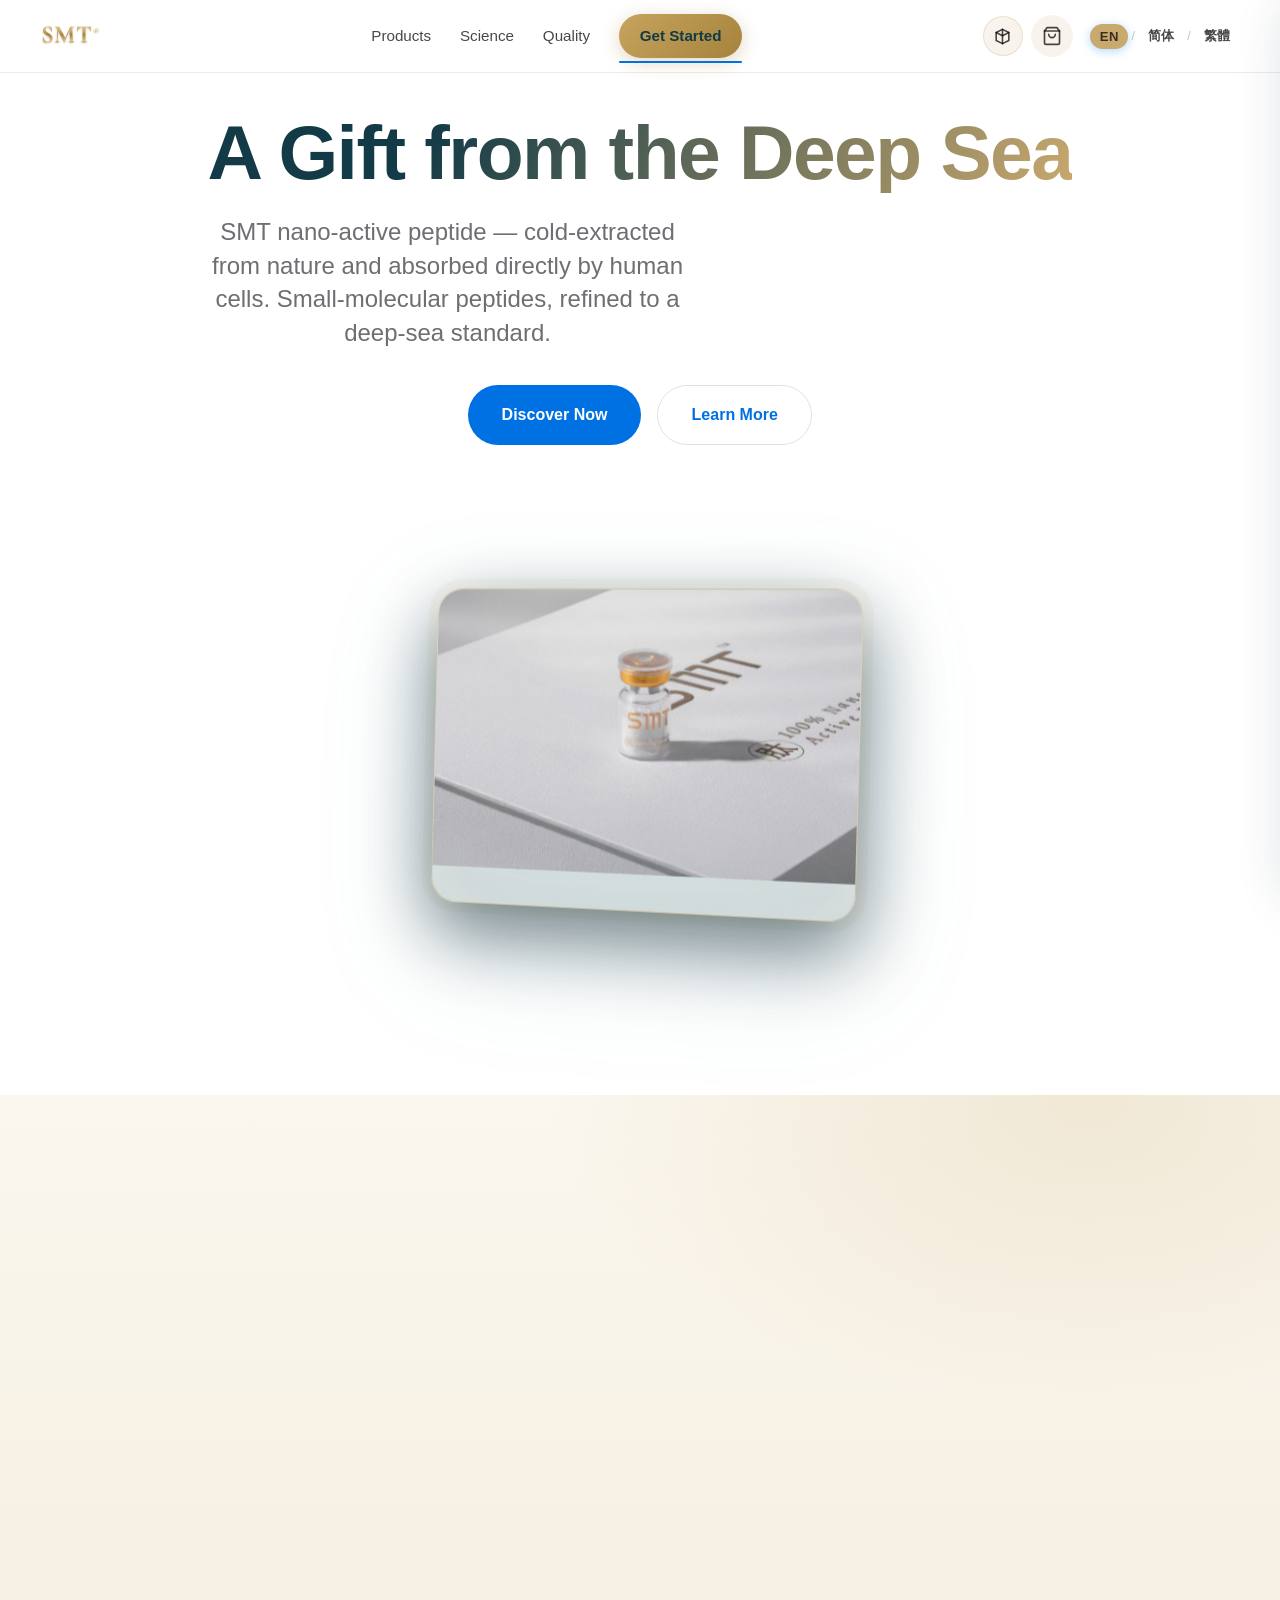
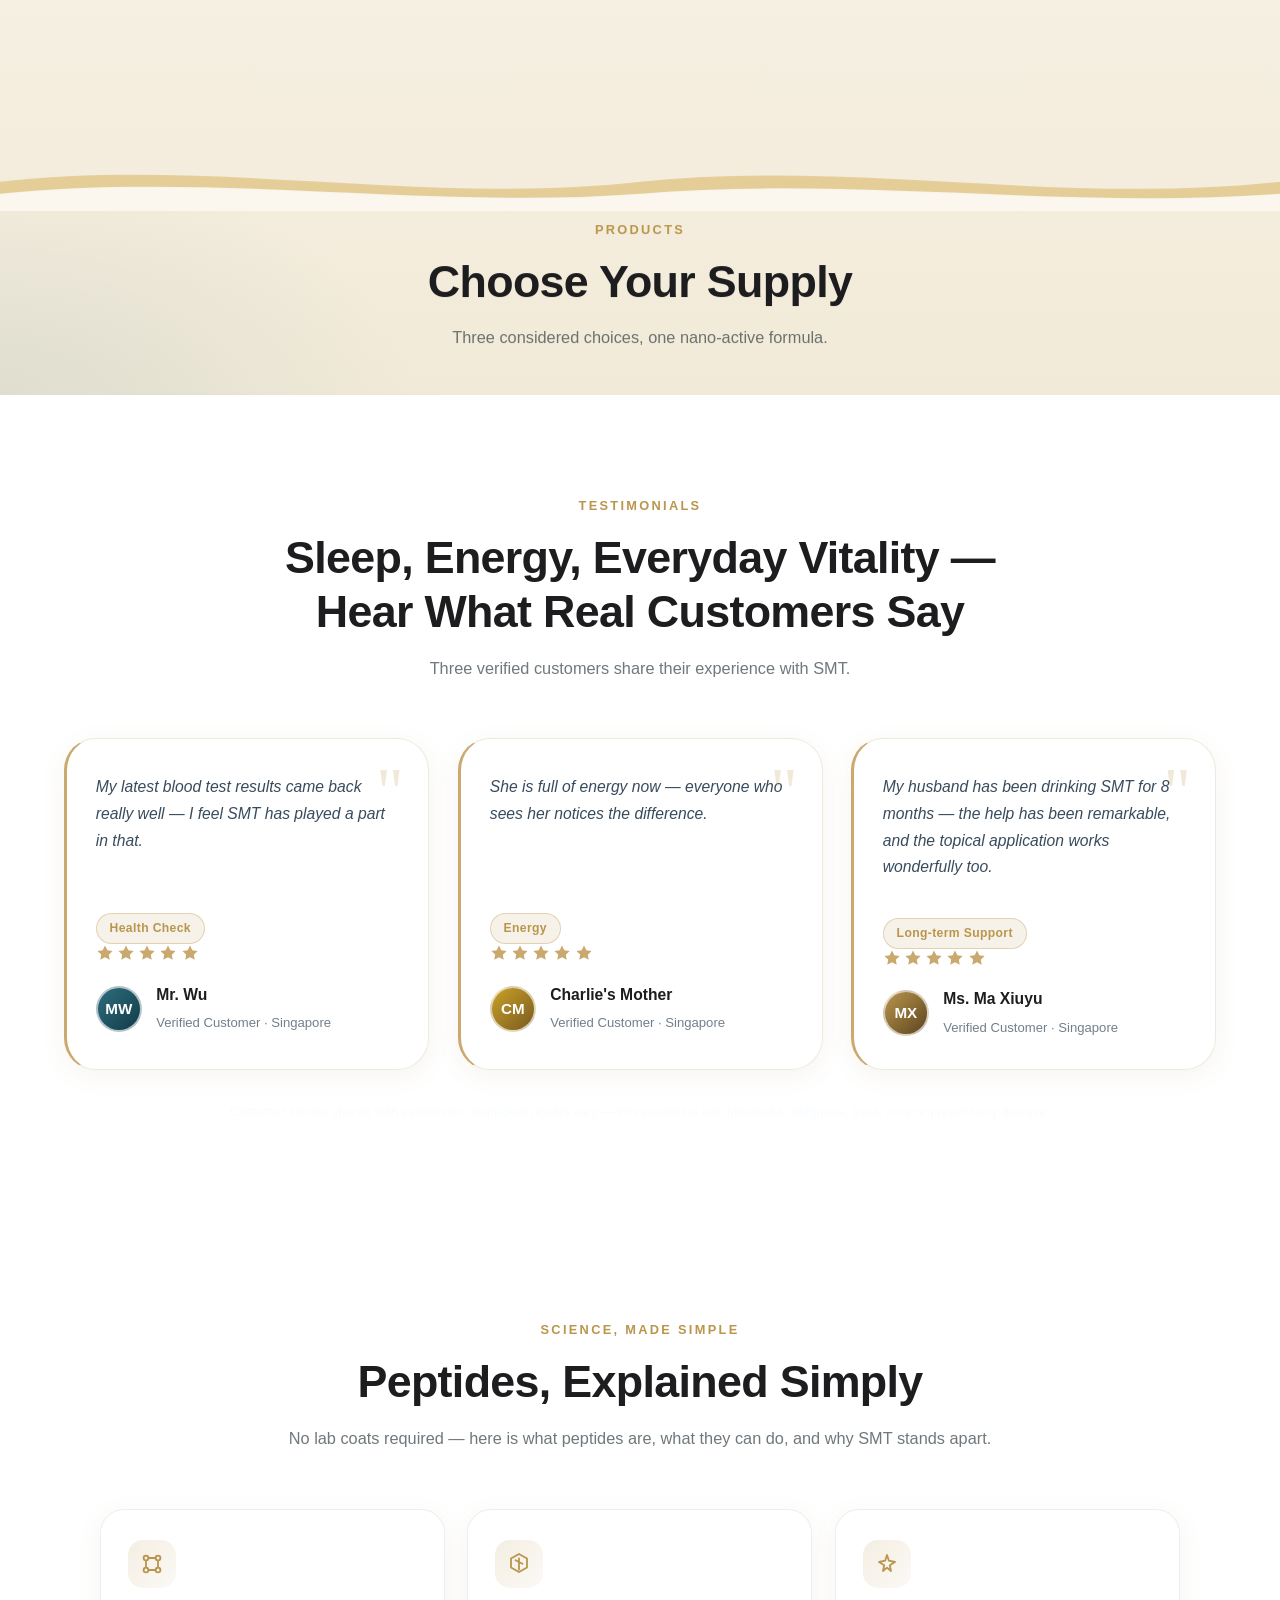
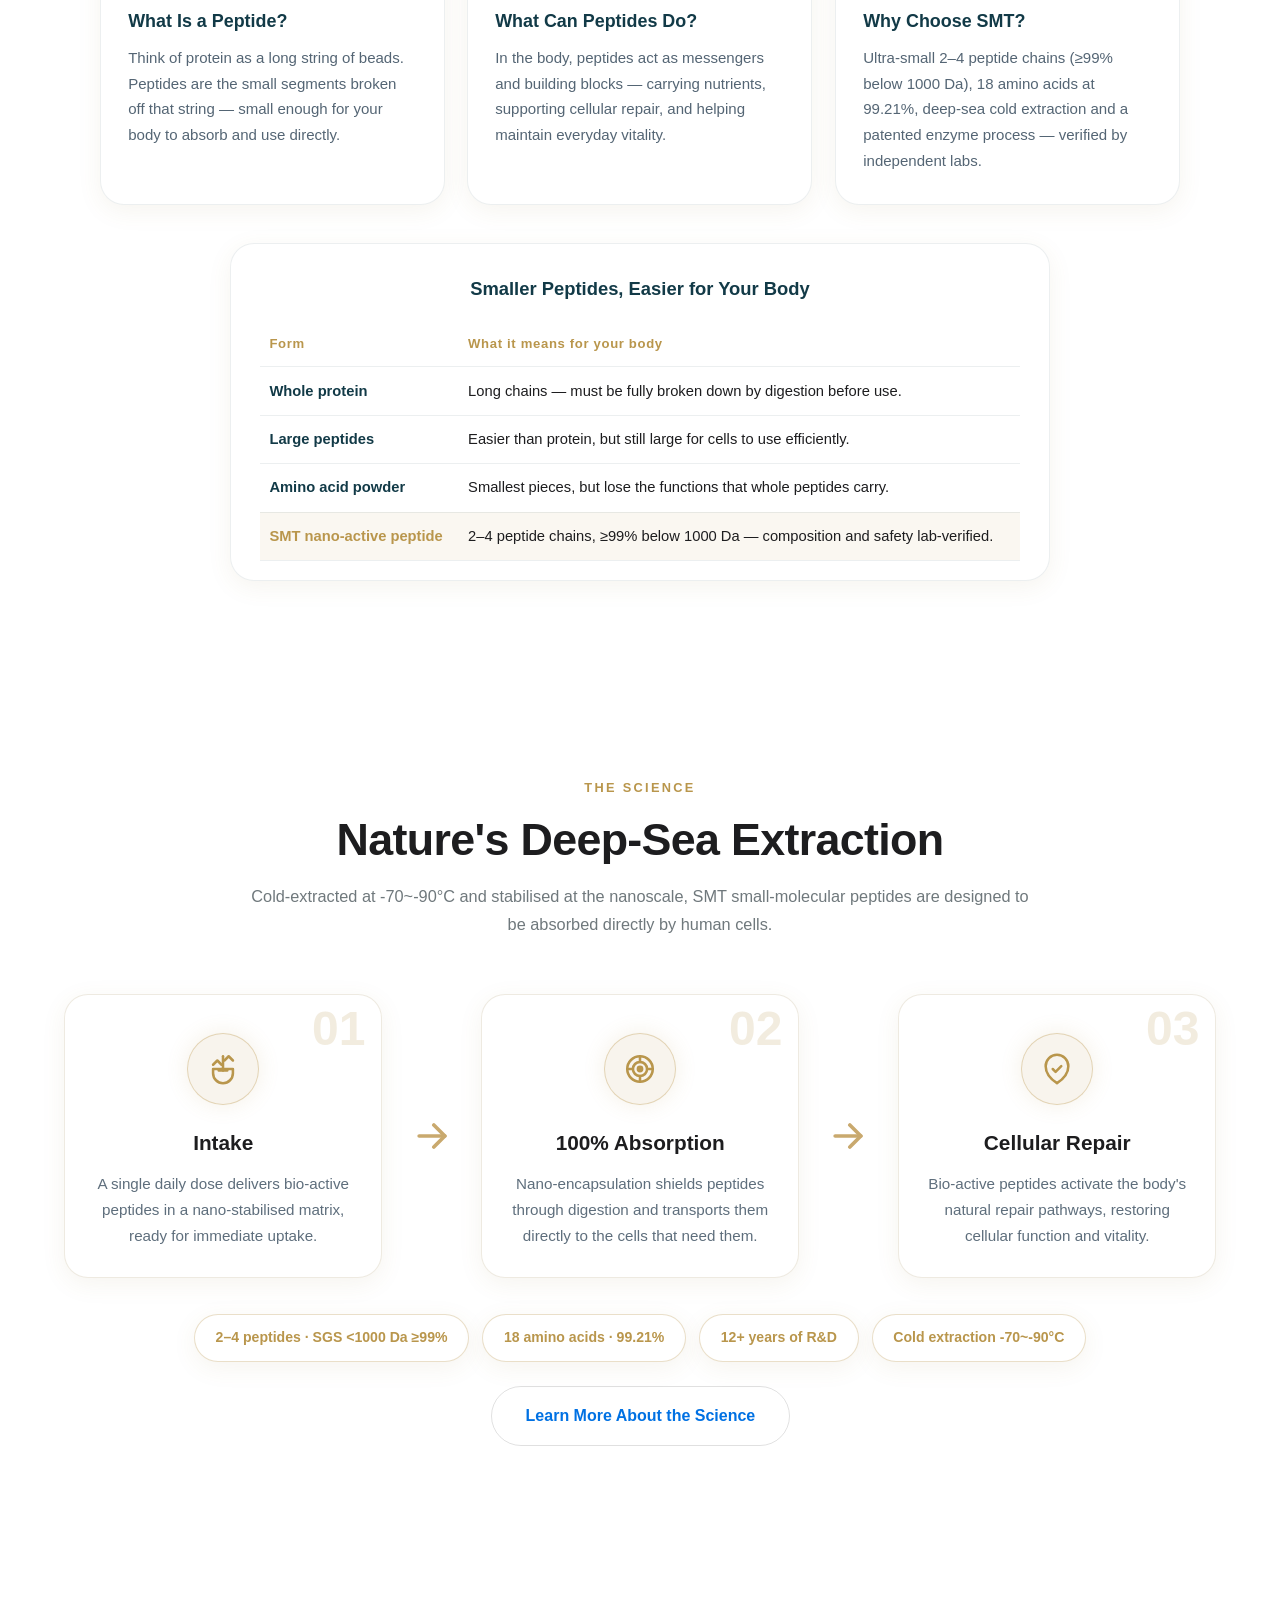
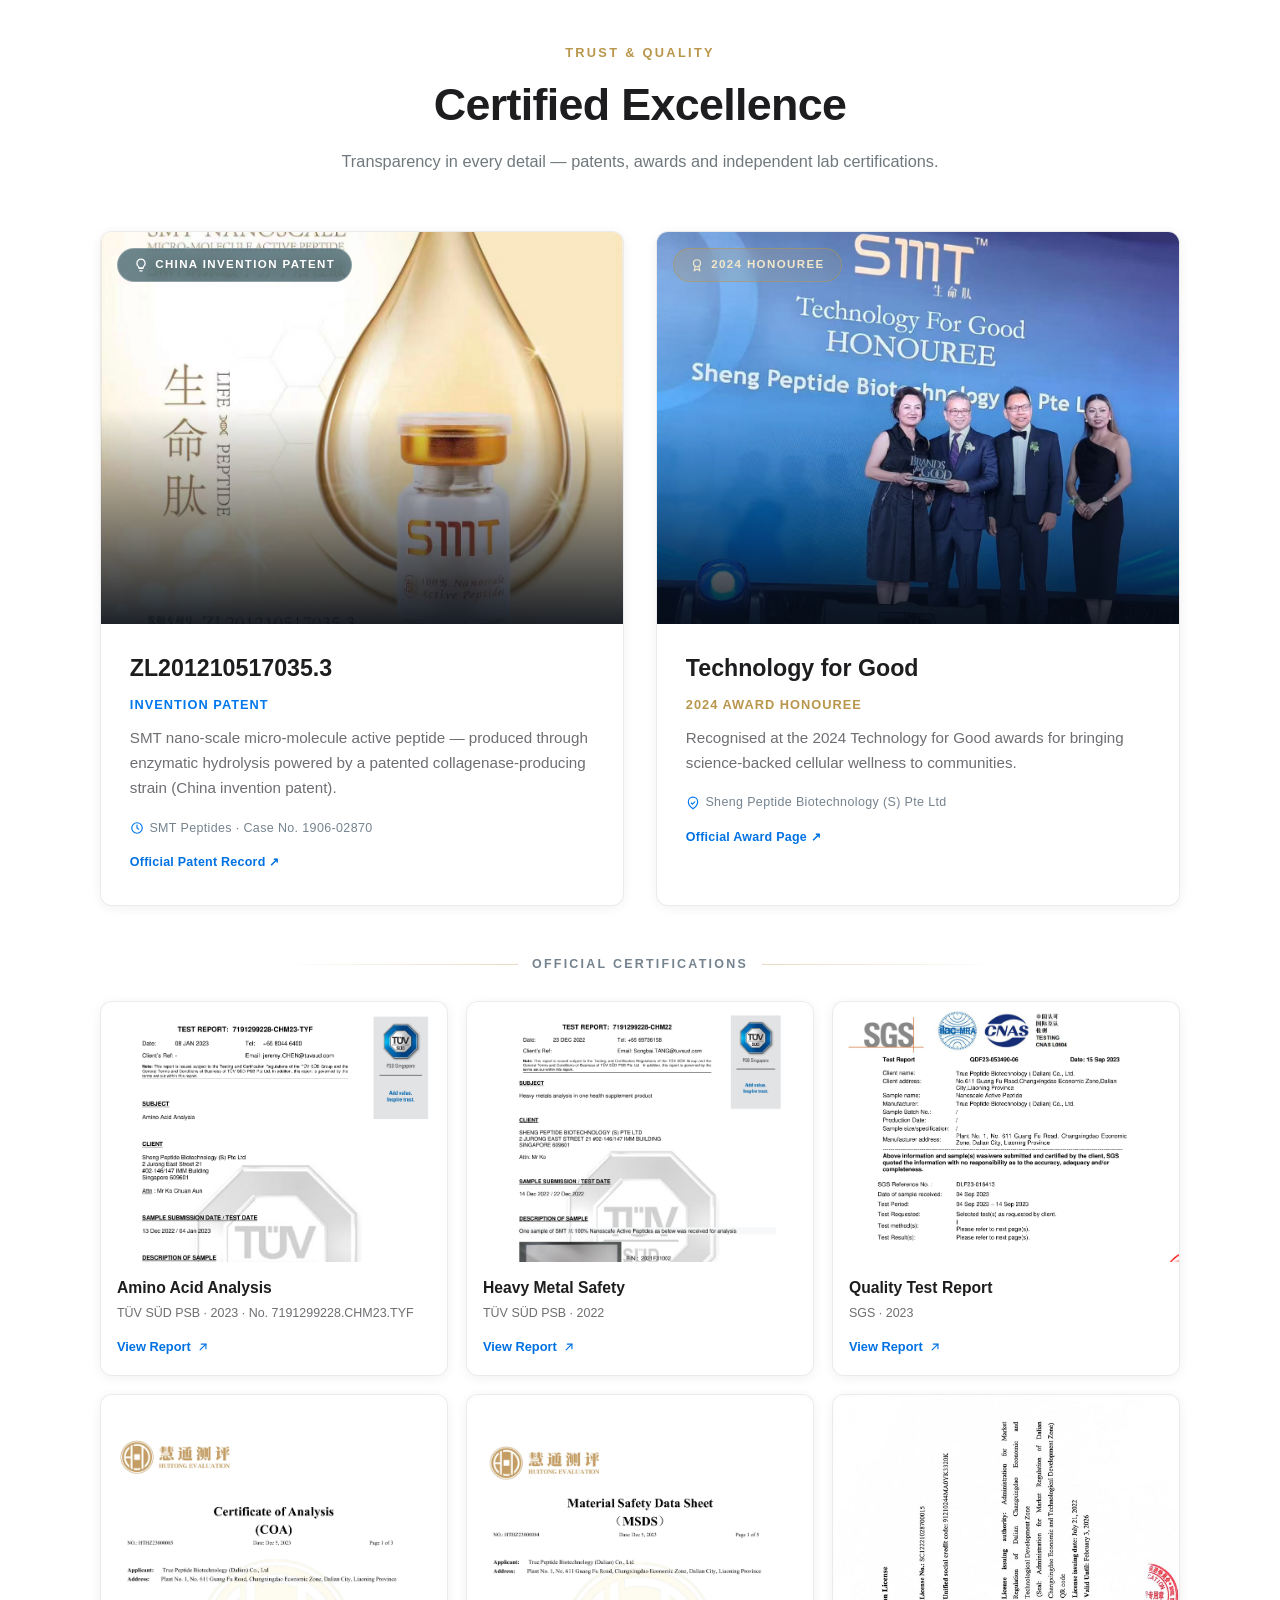
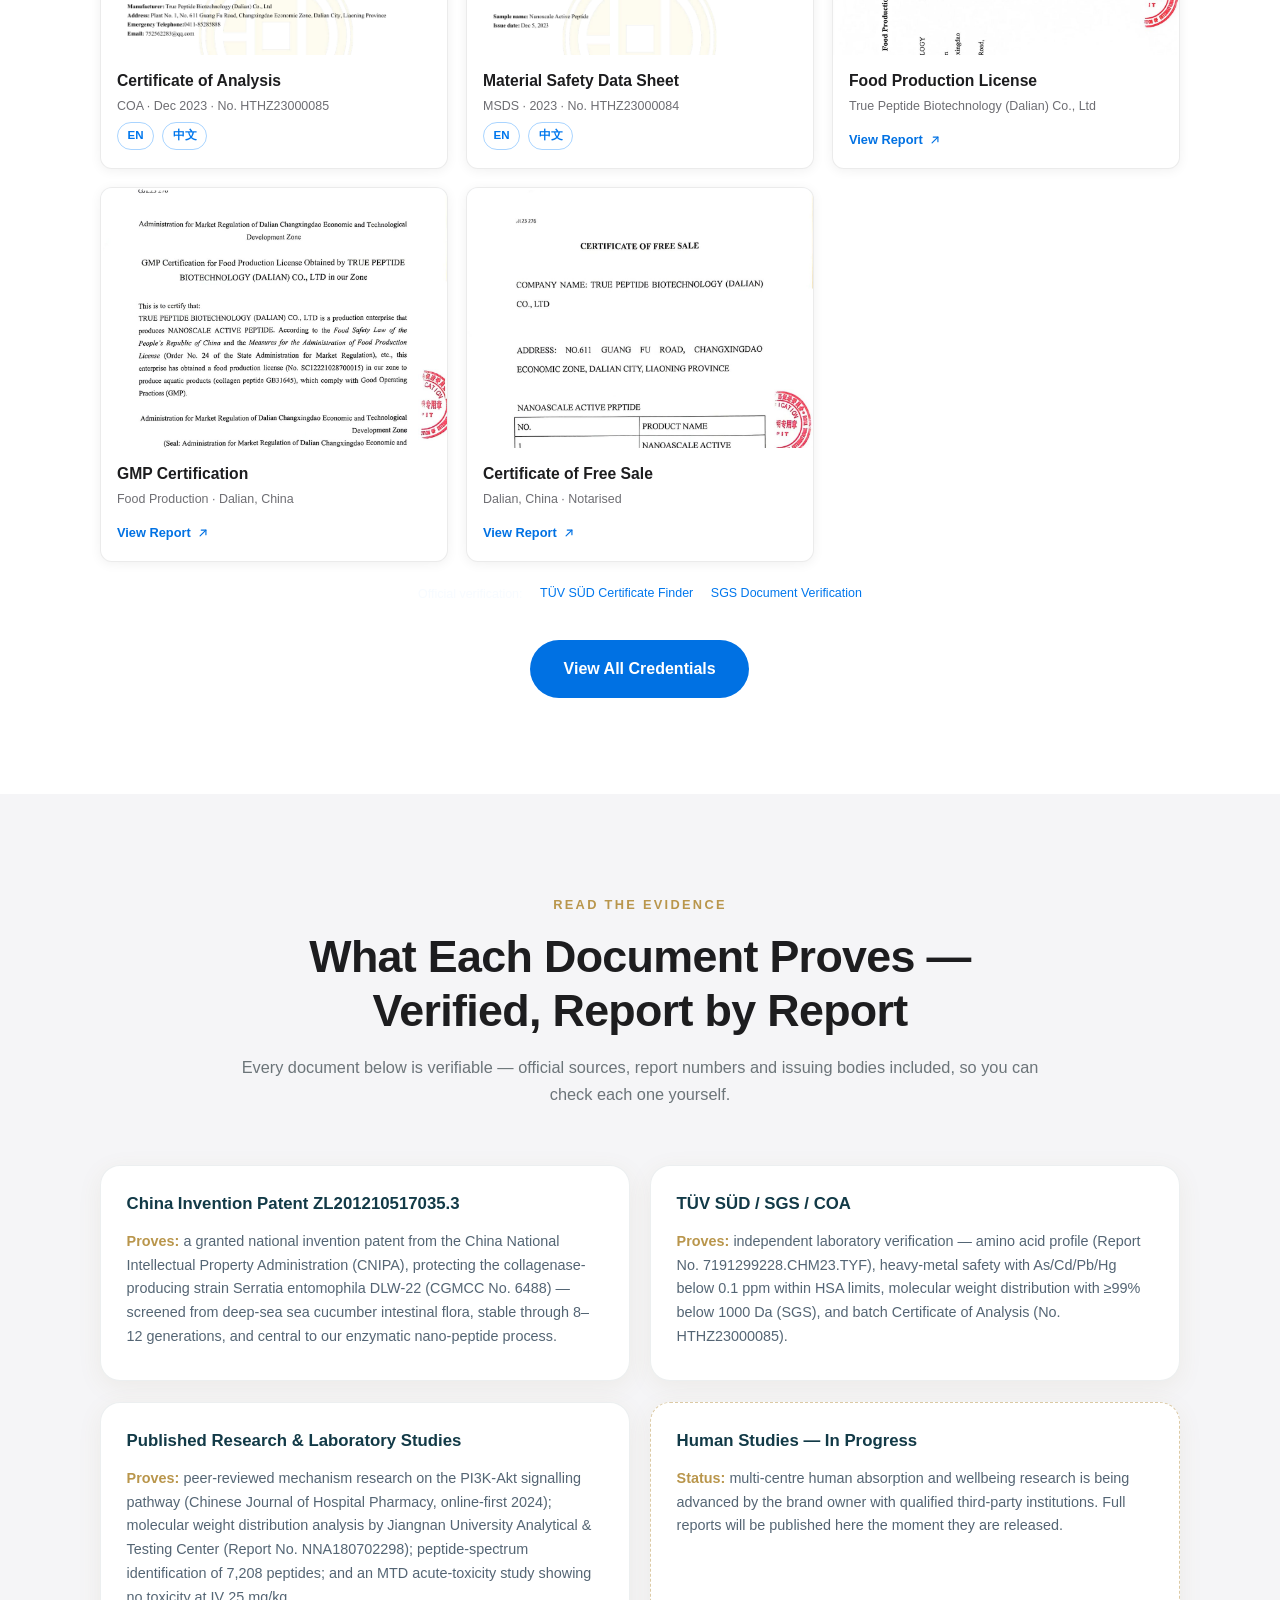
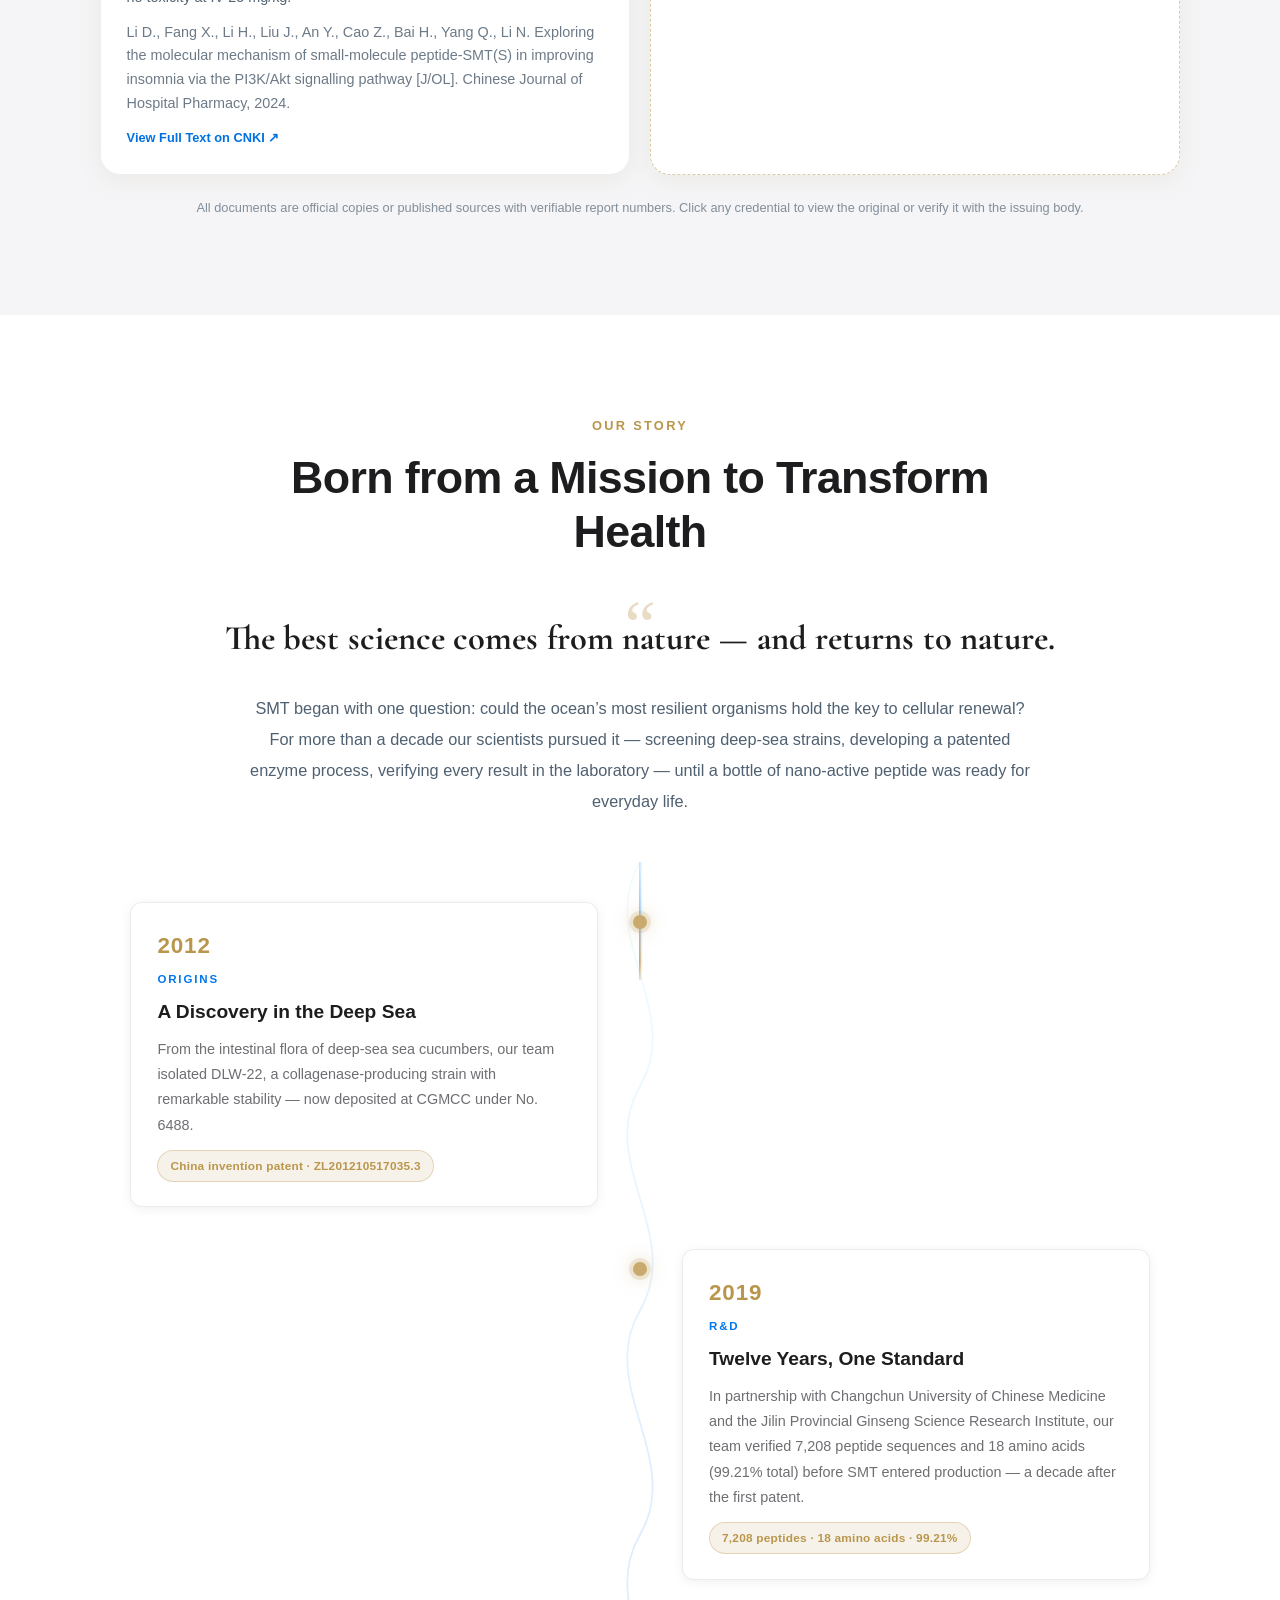
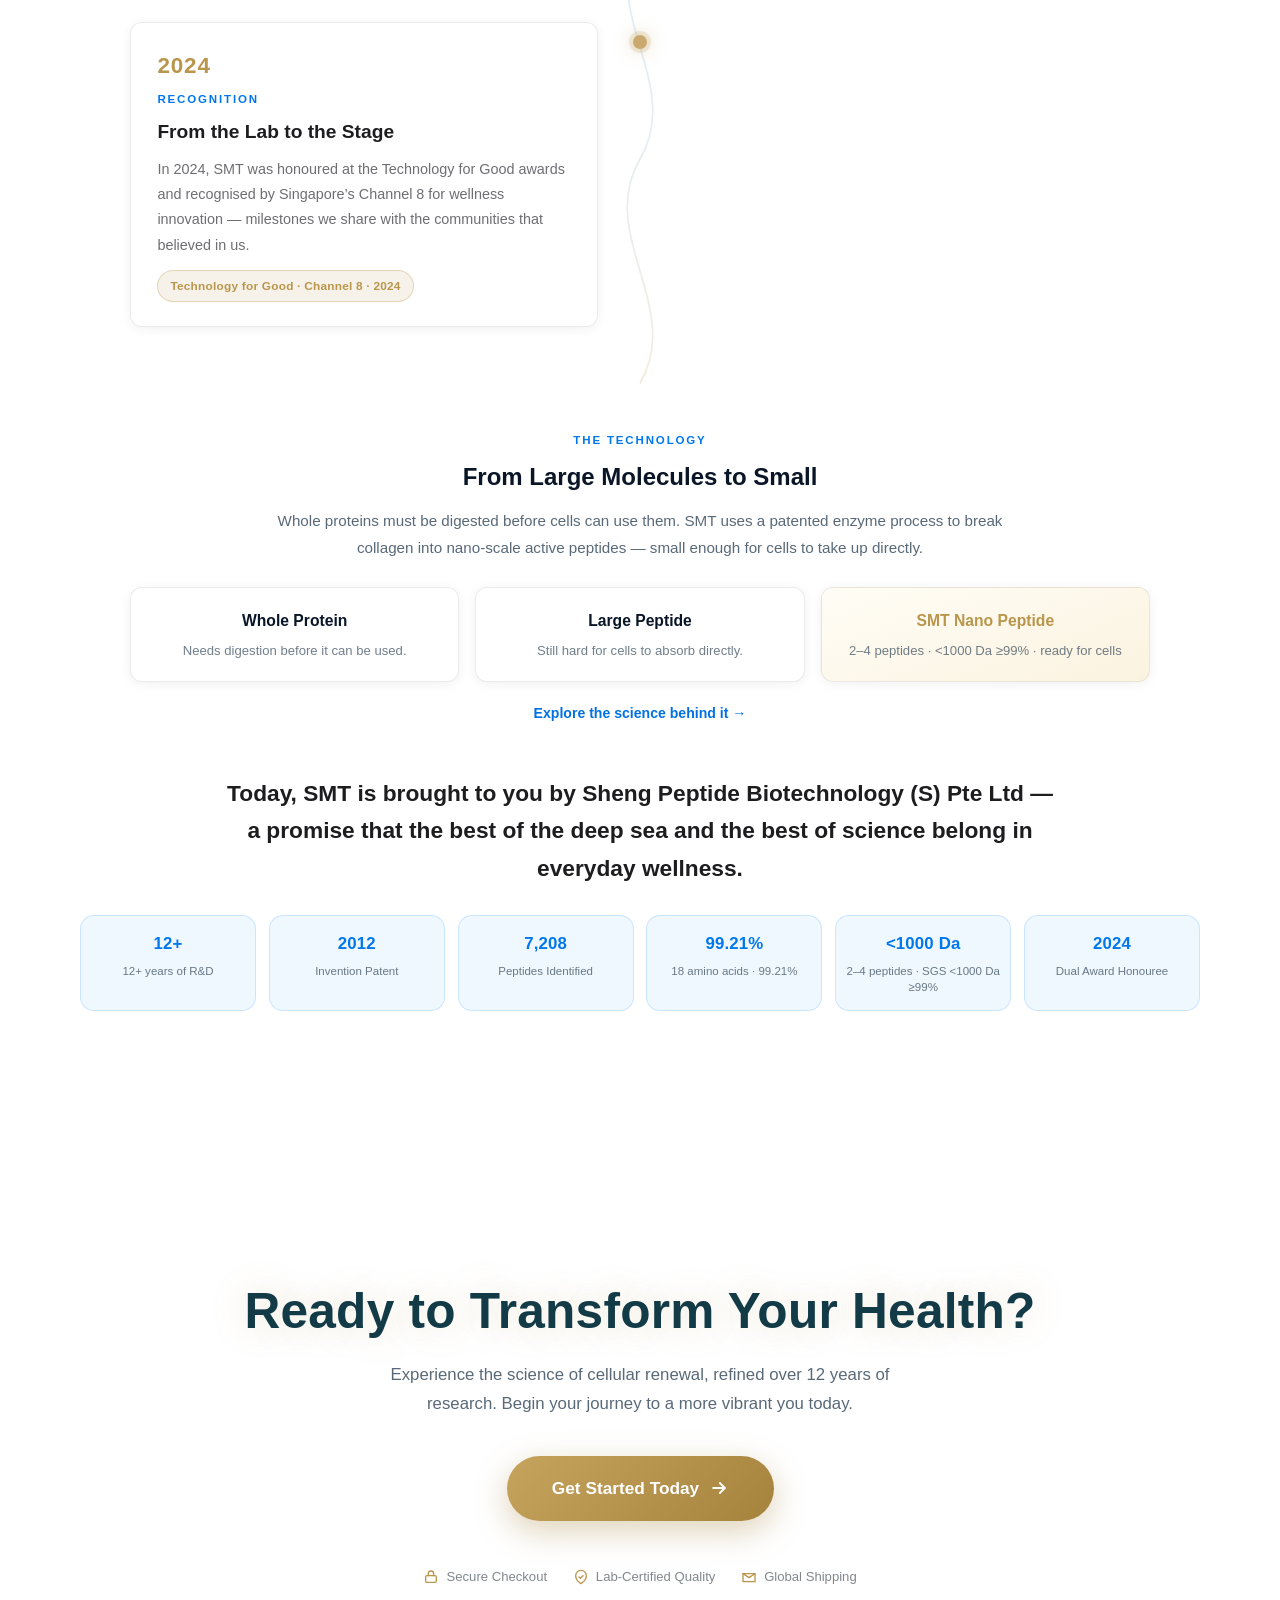
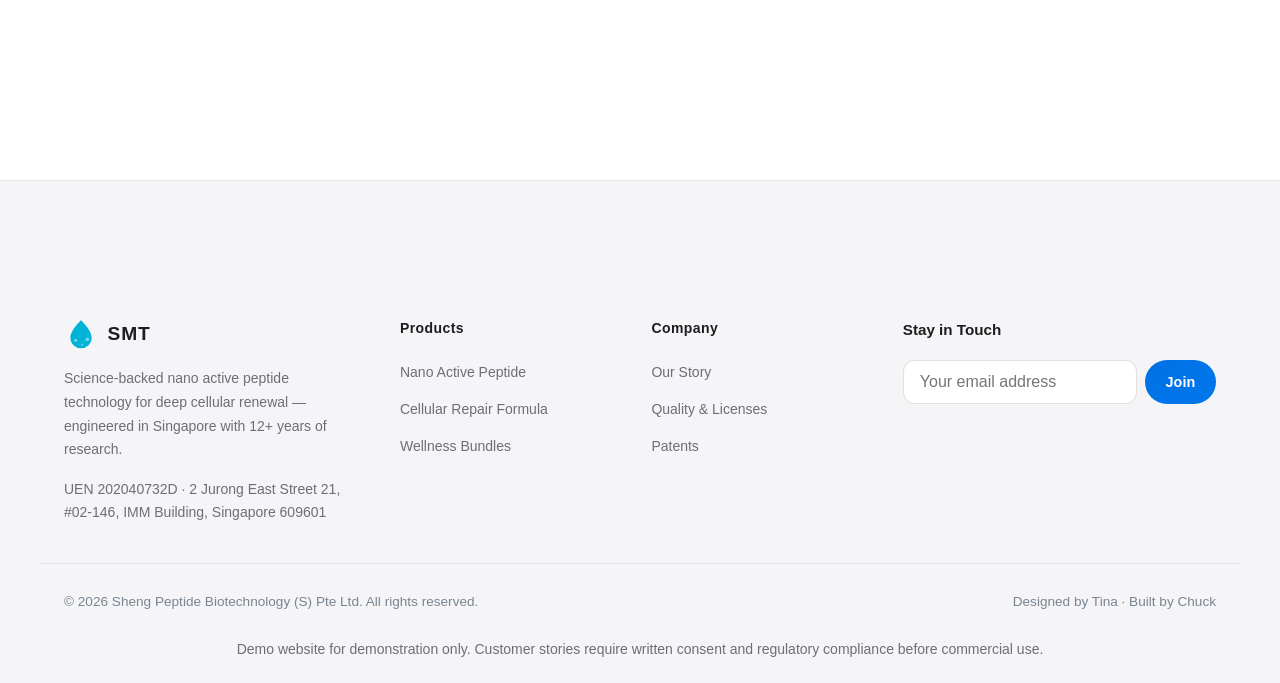
==== commit 47285f2a: "refactor: extract shared.js (cart/checkout/i18n) to remove 4x duplication + split order page render/" ====
--- a/index.html
+++ b/index.html
@@ -4260,12 +4260,11 @@
 if (yearEl) yearEl.textContent = new Date().getFullYear();
 </script>
 
+<script src="assets/js/shared.js"></script>
 <script>
 /* ============================================================
    v2.2 — i18n 双语（English / 繁體中文）+ 订阅表单
    ============================================================ */
-var SITE_LANGS = ['en', 'zh', 'tw'];
-var currentLang = 'en';
 
 var siteI18n = {
   'nav.products': { en: 'Products', tw: '產品', zh: '产品' },
@@ -4593,63 +4592,9 @@
 
 };
 
-function t(key) {
-  var d = siteI18n[key];
-  if (!d) return key;
-  return (d[currentLang] !== undefined && d[currentLang] !== '') ? d[currentLang] : d.en;
-}
-
-function applyLanguage(lang) {
-  if (SITE_LANGS.indexOf(lang) === -1) lang = 'en';
-  currentLang = lang;
-  try { localStorage.setItem('smt-lang', lang); } catch (e) {}
-
-  document.documentElement.lang = (lang === 'tw') ? 'zh-Hant' : (lang === 'zh') ? 'zh-Hans' : 'en';
-
-  document.querySelectorAll('[data-i18n]').forEach(function (el) {
-    var txt = t(el.getAttribute('data-i18n'));
-    if (txt && txt !== el.getAttribute('data-i18n')) el.textContent = txt;
-  });
-  document.querySelectorAll('[data-i18n-aria]').forEach(function (el) {
-    var v = t(el.getAttribute('data-i18n-aria'));
-    if (v) el.setAttribute('aria-label', v);
-  });
-  document.querySelectorAll('[data-i18n-alt]').forEach(function (el) {
-    var v = t(el.getAttribute('data-i18n-alt'));
-    if (v) el.setAttribute('alt', v);
-  });
-  document.querySelectorAll('[data-i18n-ph]').forEach(function (el) {
-    var v = t(el.getAttribute('data-i18n-ph'));
-    if (v) el.setAttribute('placeholder', v);
-  });
-
-  document.title = t(typeof PAGE_TITLE_KEY !== 'undefined' ? PAGE_TITLE_KEY : 'meta.title');
-  var mdesc = document.querySelector('meta[name="description"]');
-  if (mdesc) mdesc.setAttribute('content', t('meta.desc'));
-  var ogt = document.querySelector('meta[property="og:title"]');
-  if (ogt) ogt.setAttribute('content', t('og.title'));
-  var ogd = document.querySelector('meta[property="og:description"]');
-  if (ogd) ogd.setAttribute('content', t('og.desc'));
-
-  document.querySelectorAll('.lang-btn').forEach(function (b) {
-    var active = b.getAttribute('data-lang') === lang;
-    b.classList.toggle('lang-btn--active', active);
-    b.setAttribute('aria-pressed', String(active));
-  });
-
-  // 重新渲染购物车/结账动态内容（脚本加载后可用）
-  if (typeof renderCart === 'function') renderCart();
-  if (typeof renderOrderSummary === 'function') renderOrderSummary();
-  if (typeof renderPayMethods === 'function') renderPayMethods();
-  if (typeof updatePayBtn === 'function') updatePayBtn();
-  if (typeof renderOrderPage === 'function') renderOrderPage();
-  if (typeof renderTestimonials === 'function') renderTestimonials();
-
-  // 语言切换会改变文字长度与布局，需要重算滚动触发位置
-  if (window.ScrollTrigger) {
-    setTimeout(function () { window.ScrollTrigger.refresh(); }, 60);
-  }
-}
+
+
+
 
 document.querySelectorAll('.lang-btn').forEach(function (b) {
   b.addEventListener('click', function () {
@@ -4657,6 +4602,7 @@
   });
 });
 
+window.onLanguageApplied = function () { if (typeof renderTestimonials === 'function') renderTestimonials(); };
 var savedLang = 'en';
 try { savedLang = localStorage.getItem('smt-lang') || 'en'; } catch (e) {}
 applyLanguage(savedLang);
@@ -4676,103 +4622,20 @@
 /* ============================================================
    v2.3 — 购物车与结账（模拟支付存根）
    ============================================================ */
-var CURRENCY = 'SGD';
-var GST_RATE = 0.09;
-
-var PRODUCTS = {
-  'nano-active-peptide': {
-    id: 'nano-active-peptide',
-    name: { en: 'Nano Active Peptide', tw: '奈米活性胜肽' },
-    tiers: [
-      { id: 'trial',    name: { en: 'Trial Pack', tw: '試用裝' },      desc: { en: '10-day starter', tw: '10 天入門' },  img: 'assets/products/tier-trial.jpg',    price: 38.00,  originalPrice: null },
-      { id: '1-month',  name: { en: '1-Month Supply', tw: '1 個月用量' }, desc: { en: '30-day supply', tw: '30 天用量' }, img: 'assets/products/tier-1month.jpg',  price: 128.00, originalPrice: null },
-      { id: '3-month',  name: { en: '3-Month Supply', tw: '3 個月用量' }, desc: { en: '90-day supply', tw: '90 天用量' }, img: 'assets/products/tier-3month.jpg',  price: 348.00, originalPrice: 384.00 }
-    ]
-  }
-};
-
-var PAYMENT_METHODS = [
-  { id: 'paynow',     name: 'PayNow',     requiresCard: false, logo: 'PayNow', color: '#1D78CB' },
-  { id: 'visa',       name: 'Visa',       requiresCard: true,  logo: 'VISA',   color: '#1A1F71' },
-  { id: 'mastercard', name: 'Mastercard', requiresCard: true,  logo: 'MC',     color: '#EB001B' },
-  { id: 'paypal',     name: 'PayPal',     requiresCard: false, logo: 'PayPal', color: '#003087' },
-  { id: 'alipay',     name: 'Alipay',     requiresCard: false, logo: '支付',   color: '#1677FF' },
-  { id: 'wechat',     name: 'WeChat Pay', requiresCard: false, logo: '微',     color: '#07C160' },
-  { id: 'unionpay',   name: 'UnionPay',   requiresCard: true,  logo: '銀聯',   color: '#D10429' }
-];
-
-var cart = [];
-var selectedPay = 'paynow';
-
-function fmtMoney(n) { return CURRENCY + ' ' + n.toFixed(2); }
-
-function getTier(tierId) {
-  var product = PRODUCTS['nano-active-peptide'];
-  if (!product) return null;
-  for (var i = 0; i < product.tiers.length; i++) {
-    if (product.tiers[i].id === tierId) return product.tiers[i];
-  }
-  return null;
-}
-
-function cartTotals() {
-  var subtotal = cart.reduce(function (sum, item) {
-    var tier = getTier(item.tierId);
-    return sum + (tier ? tier.price : 0) * item.quantity;
-  }, 0);
-  var gst = subtotal * GST_RATE;
-  return { subtotal: subtotal, gst: gst, total: subtotal + gst };
-}
-
-function updateCartCount() {
-  var badge = document.getElementById('cart-count');
-  if (!badge) return;
-  var count = cart.reduce(function (sum, item) { return sum + item.quantity; }, 0);
-  badge.textContent = count > 0 ? String(count) : '';
-}
-
-function renderCart() {
-  var listEl = document.getElementById('cart-items');
-  var emptyEl = document.getElementById('cart-empty');
-  var footerEl = document.getElementById('cart-footer');
-  if (!listEl || !emptyEl || !footerEl) return;
-
-  if (cart.length === 0) {
-    listEl.innerHTML = '';
-    emptyEl.hidden = false;
-    footerEl.hidden = true;
-    return;
-  }
-  emptyEl.hidden = true;
-  footerEl.hidden = false;
-
-  var product = PRODUCTS['nano-active-peptide'];
-  var html = cart.map(function (item, index) {
-    var tier = getTier(item.tierId);
-    if (!tier) return '';
-    var name = tier.name[currentLang] || tier.name.en;
-    var lineTotal = tier.price * item.quantity;
-    return '<div class="cart-item">'
-      + '<div class="cart-item-thumb"><img src="' + tier.img + '" alt="' + product.name.en + '" loading="lazy"></div>'
-      + '<div class="cart-item-info">'
-      +   '<div class="cart-item-name">' + product.name[currentLang] + '</div>'
-      +   '<div class="cart-item-tier">' + name + '</div>'
-      +   '<div class="cart-item-bottom">'
-      +     '<div class="qty-stepper">'
-      +       '<button type="button" class="qty-btn" onclick="changeCartItemQty(' + index + ', -1)" aria-label="Decrease">−</button>'
-      +       '<span class="qty-value">' + item.quantity + '</span>'
-      +       '<button type="button" class="qty-btn" onclick="changeCartItemQty(' + index + ', 1)" aria-label="Increase">+</button>'
-      +     '</div>'
-      +     '<div class="cart-item-price">' + fmtMoney(lineTotal) + '</div>'
-      +   '</div>'
-      +   '<button type="button" class="cart-item-remove" onclick="removeCartItem(' + index + ')">' + t('cart.remove') + '</button>'
-      + '</div>'
-      + '</div>';
-  }).join('');
-  listEl.innerHTML = html;
-  updateTotals();
-  renderInviteRow();
-}
+
+;
+
+
+
+
+
+
+
+
+
+
+
+
 
 // ---- v2.8 邀请码 ----
 var pendingTierId = null;
@@ -4840,252 +4703,42 @@
   pendingTierId = null;
 }
 
-function updateTotals() {
-  var totals = cartTotals();
-  var subEl = document.getElementById('cart-subtotal');
-  var gstEl = document.getElementById('cart-gst');
-  var totalEl = document.getElementById('cart-total');
-  if (subEl) subEl.textContent = fmtMoney(totals.subtotal);
-  if (gstEl) gstEl.textContent = fmtMoney(totals.gst);
-  if (totalEl) totalEl.textContent = fmtMoney(totals.total);
-  updatePayBtn();
-}
-
-function changeCartItemQty(index, delta) {
-  if (!cart[index]) return;
-  cart[index].quantity += delta;
-  if (cart[index].quantity <= 0) cart.splice(index, 1);
-  renderCart();
-  updateCartCount();
-}
-
-function removeCartItem(index) {
-  cart.splice(index, 1);
-  renderCart();
-  updateCartCount();
-}
+
+
+
+
+
 
 var toastTimer = null;
-function showToast(msg) {
-  var el = document.getElementById('toast');
-  if (!el) return;
-  el.textContent = msg;
-  el.classList.add('show');
-  if (toastTimer) clearTimeout(toastTimer);
-  toastTimer = setTimeout(function () { el.classList.remove('show'); }, 2200);
-}
-
-function addToCart(tierId) {
-  var tier = getTier(tierId);
-  if (!tier) return;
-  var existing = null;
-  for (var i = 0; i < cart.length; i++) {
-    if (cart[i].tierId === tierId) { existing = cart[i]; break; }
-  }
-  if (existing) {
-    existing.quantity += 1;
-  } else {
-    cart.push({ productId: 'nano-active-peptide', tierId: tierId, quantity: 1 });
-  }
-  renderCart();
-  updateCartCount();
-  openCart();
-  showToast(t('cart.added'));
-}
-
-function openCart() {
-  var overlay = document.getElementById('cart-overlay');
-  var drawer = document.getElementById('cart-drawer');
-  if (overlay) overlay.classList.add('open');
-  if (drawer) drawer.classList.add('open');
-  document.body.style.overflow = 'hidden';
-}
-
-function closeCart() {
-  var overlay = document.getElementById('cart-overlay');
-  var drawer = document.getElementById('cart-drawer');
-  if (overlay) overlay.classList.remove('open');
-  if (drawer) drawer.classList.remove('open');
-  document.body.style.overflow = '';
-}
-
-function renderPayMethods() {
-  var wrap = document.getElementById('pay-methods');
-  if (!wrap) return;
-  wrap.innerHTML = PAYMENT_METHODS.map(function (m) {
-    return '<button type="button" class="pay-method' + (m.id === selectedPay ? ' selected' : '') + '" data-pay="' + m.id + '" aria-pressed="' + (m.id === selectedPay) + '">'
-      + '<span class="pay-logo" style="color:' + m.color + '">' + m.logo + '</span>'
-      + '<span>' + m.name + '</span>'
-      + '<span class="pay-dot" aria-hidden="true"></span>'
-      + '</button>';
-  }).join('');
-  wrap.querySelectorAll('.pay-method').forEach(function (btn) {
-    btn.addEventListener('click', function () {
-      selectPay(btn.getAttribute('data-pay'));
-    });
-  });
-  var cardFields = document.getElementById('card-fields');
-  if (cardFields) {
-    var method = getPayMethod(selectedPay);
-    cardFields.hidden = !(method && method.requiresCard);
-  }
-}
-
-function getPayMethod(id) {
-  for (var i = 0; i < PAYMENT_METHODS.length; i++) {
-    if (PAYMENT_METHODS[i].id === id) return PAYMENT_METHODS[i];
-  }
-  return null;
-}
-
-function selectPay(id) {
-  selectedPay = id;
-  renderPayMethods();
-  updatePayBtn();
-}
-
-function renderOrderSummary() {
-  var totals = cartTotals();
-  var subEl = document.getElementById('co-subtotal');
-  var gstEl = document.getElementById('co-gst');
-  var totalEl = document.getElementById('co-total');
-  if (subEl) subEl.textContent = fmtMoney(totals.subtotal);
-  if (gstEl) gstEl.textContent = fmtMoney(totals.gst);
-  if (totalEl) totalEl.textContent = fmtMoney(totals.total);
-  updatePayBtn();
-}
-
-function updatePayBtn() {
-  var btn = document.getElementById('pay-btn');
-  if (!btn) return;
-  var totals = cartTotals();
-  btn.textContent = t('checkout.pay') + ' ' + fmtMoney(totals.total);
-}
-
-function openCheckout() {
-  if (cart.length === 0) return;
-  closeCart();
-  var overlay = document.getElementById('checkout-overlay');
-  if (!overlay) return;
-  document.getElementById('checkout-form').hidden = false;
-  document.getElementById('checkout-success').hidden = true;
-  overlay.classList.add('open');
-  document.body.style.overflow = 'hidden';
-  renderOrderSummary();
-  renderPayMethods();
-}
-
-function closeCheckout() {
-  var overlay = document.getElementById('checkout-overlay');
-  if (overlay) overlay.classList.remove('open');
-  document.body.style.overflow = '';
-}
-
-var PaymentService = {
-  createOrder: function (orderData) {
-    return new Promise(function (resolve) {
-      setTimeout(function () {
-        resolve({ orderId: 'SMT-' + Date.now(), amount: orderData.amount, currency: CURRENCY, status: 'pending' });
-      }, 500);
-    });
-  },
-  initiatePayment: function (method, orderId) {
-    return new Promise(function (resolve) {
-      setTimeout(function () {
-        var type = (method === 'paynow') ? 'qr' : ((method === 'alipay' || method === 'wechat' || method === 'paypal') ? 'redirect' : 'token');
-        resolve({ type: type, orderId: orderId });
-      }, 800);
-    });
-  },
-  checkPaymentStatus: function (orderId) {
-    return new Promise(function (resolve) {
-      setTimeout(function () {
-        resolve({ status: 'success', transactionId: 'txn_' + String(orderId).slice(-6), orderId: orderId });
-      }, 1500);
-    });
-  }
-};
-
-function saveOrder(orderData) {
-  try {
-    var orders = JSON.parse(localStorage.getItem('smt-orders') || '[]');
-    orders.push(orderData);
-    localStorage.setItem('smt-orders', JSON.stringify(orders));
-  } catch (e) {}
-}
-
-function showPaymentSuccess(orderData) {
-  document.getElementById('checkout-form').hidden = true;
-  document.getElementById('checkout-success').hidden = false;
-  document.getElementById('success-order-id').textContent = orderData.orderId;
-  var viewBtn = document.getElementById('success-view');
-  if (viewBtn) viewBtn.setAttribute('href', 'order.html?order=' + encodeURIComponent(orderData.orderId));
-}
-
-function placeOrder(e) {
-  if (e) e.preventDefault();
-  var form = document.getElementById('checkout-form');
-  var btn = document.getElementById('pay-btn');
-  var get = function (name) {
-    var el = form.querySelector('[name="' + name + '"]');
-    return el ? el.value.trim() : '';
-  };
-
-  var name = get('name'), email = get('email'), phone = get('phone');
-  var address = get('address'), city = get('city'), postal = get('postal');
-  var country = get('country') || 'OTHER';
-
-  if (!name || !email || !phone || !address || !city) {
-    showToast(t('checkout.required'));
-    return;
-  }
-  if (!/^[^\s@]+@[^\s@]+\.[^\s@]+$/.test(email)) {
-    showToast(t('checkout.invalidEmail'));
-    return;
-  }
-  var method = getPayMethod(selectedPay);
-  if (method && method.requiresCard) {
-    if (!get('cardNumber') || !get('cardExpiry') || !get('cardCvc')) {
-      showToast(t('checkout.required'));
-      return;
-    }
-  }
-
-  var totals = cartTotals();
-  var orderData = {
-    items: cart.map(function (item) {
-      var tier = getTier(item.tierId);
-      return { productId: item.productId, tierId: item.tierId, quantity: item.quantity, price: tier ? tier.price : 0 };
-    }),
-    amounts: { subtotal: totals.subtotal, tax: totals.gst, total: totals.total, currency: CURRENCY },
-    paymentMethod: selectedPay,
-    customer: { name: name, email: email, phone: phone, address: address, city: city, postal: postal, country: country },
-    inviteCode: getInviteCode(),
-    createdAt: new Date().toISOString()
-  };
-
-  btn.disabled = true;
-  var originalText = btn.textContent;
-  btn.textContent = t('checkout.processing');
-
-  PaymentService.createOrder(orderData.amounts).then(function (created) {
-    return PaymentService.initiatePayment(selectedPay, created.orderId).then(function () {
-      return PaymentService.checkPaymentStatus(created.orderId).then(function (paid) {
-        orderData.orderId = created.orderId;
-        orderData.payment = { status: paid.status, transactionId: paid.transactionId, paidAt: new Date().toISOString() };
-        saveOrder(orderData);
-        cart = [];
-        renderCart();
-        updateCartCount();
-        showPaymentSuccess(orderData);
-      });
-    });
-  }).catch(function () {
-    btn.disabled = false;
-    btn.textContent = originalText;
-    showToast(t('checkout.required'));
-  });
-}
+
+
+
+
+
+
+
+
+
+
+
+
+
+
+
+
+
+
+
+
+
+
+;
+
+
+
+
+
+
 
 document.addEventListener('click', function (e) {
   var tierBtn = e.target.closest('.tier-btn[data-tier]');
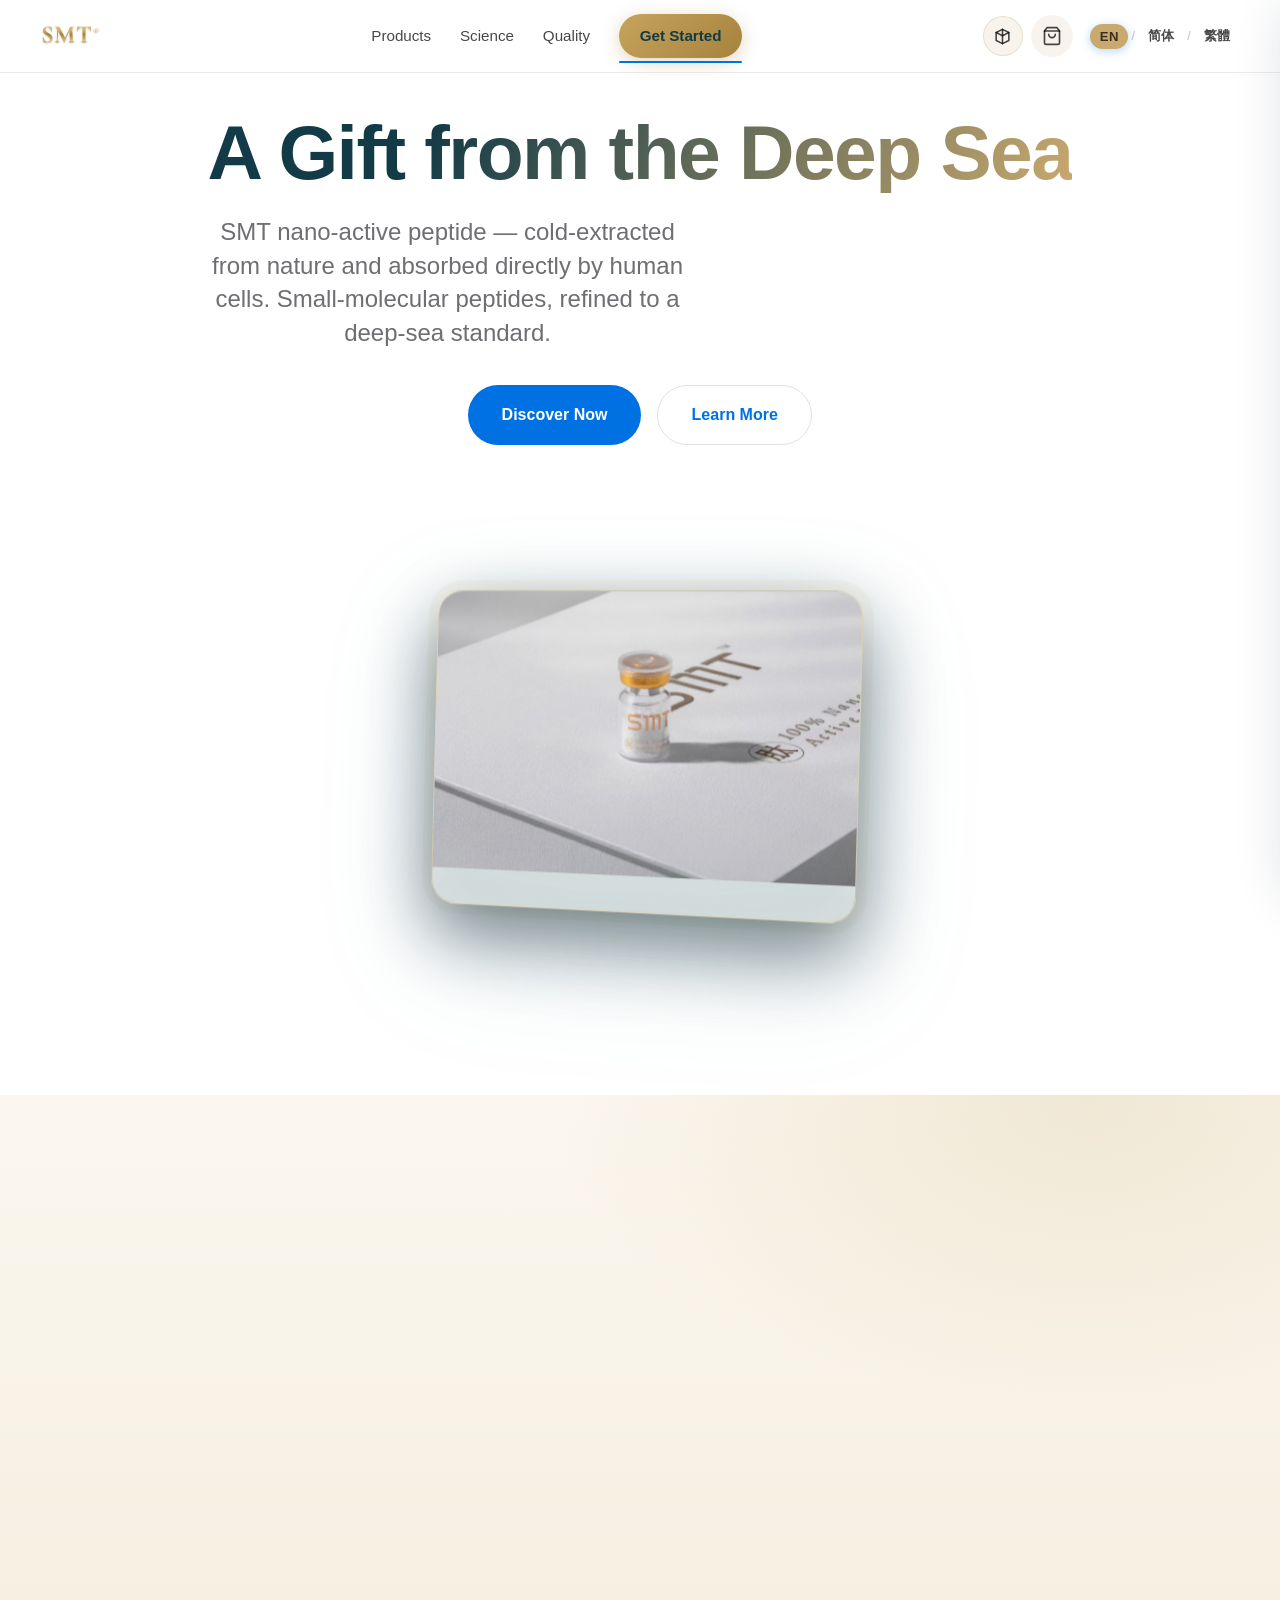
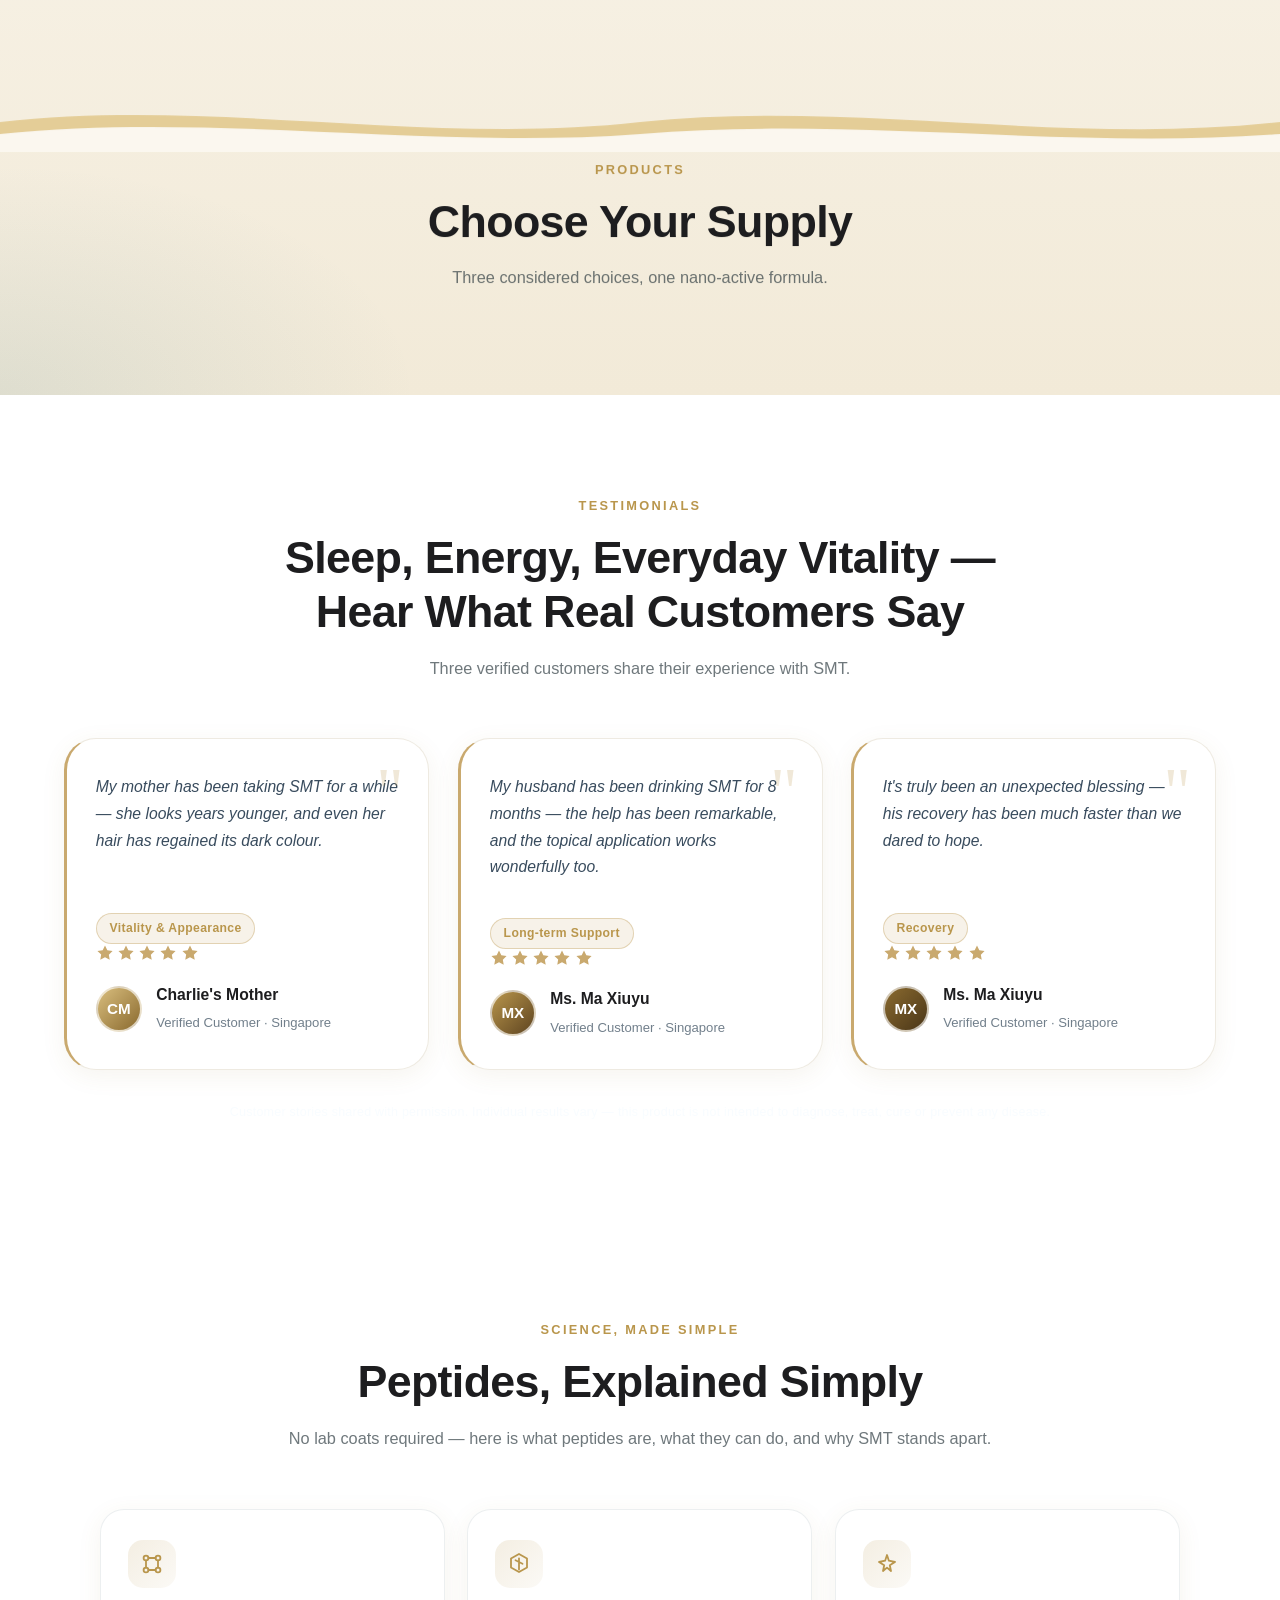
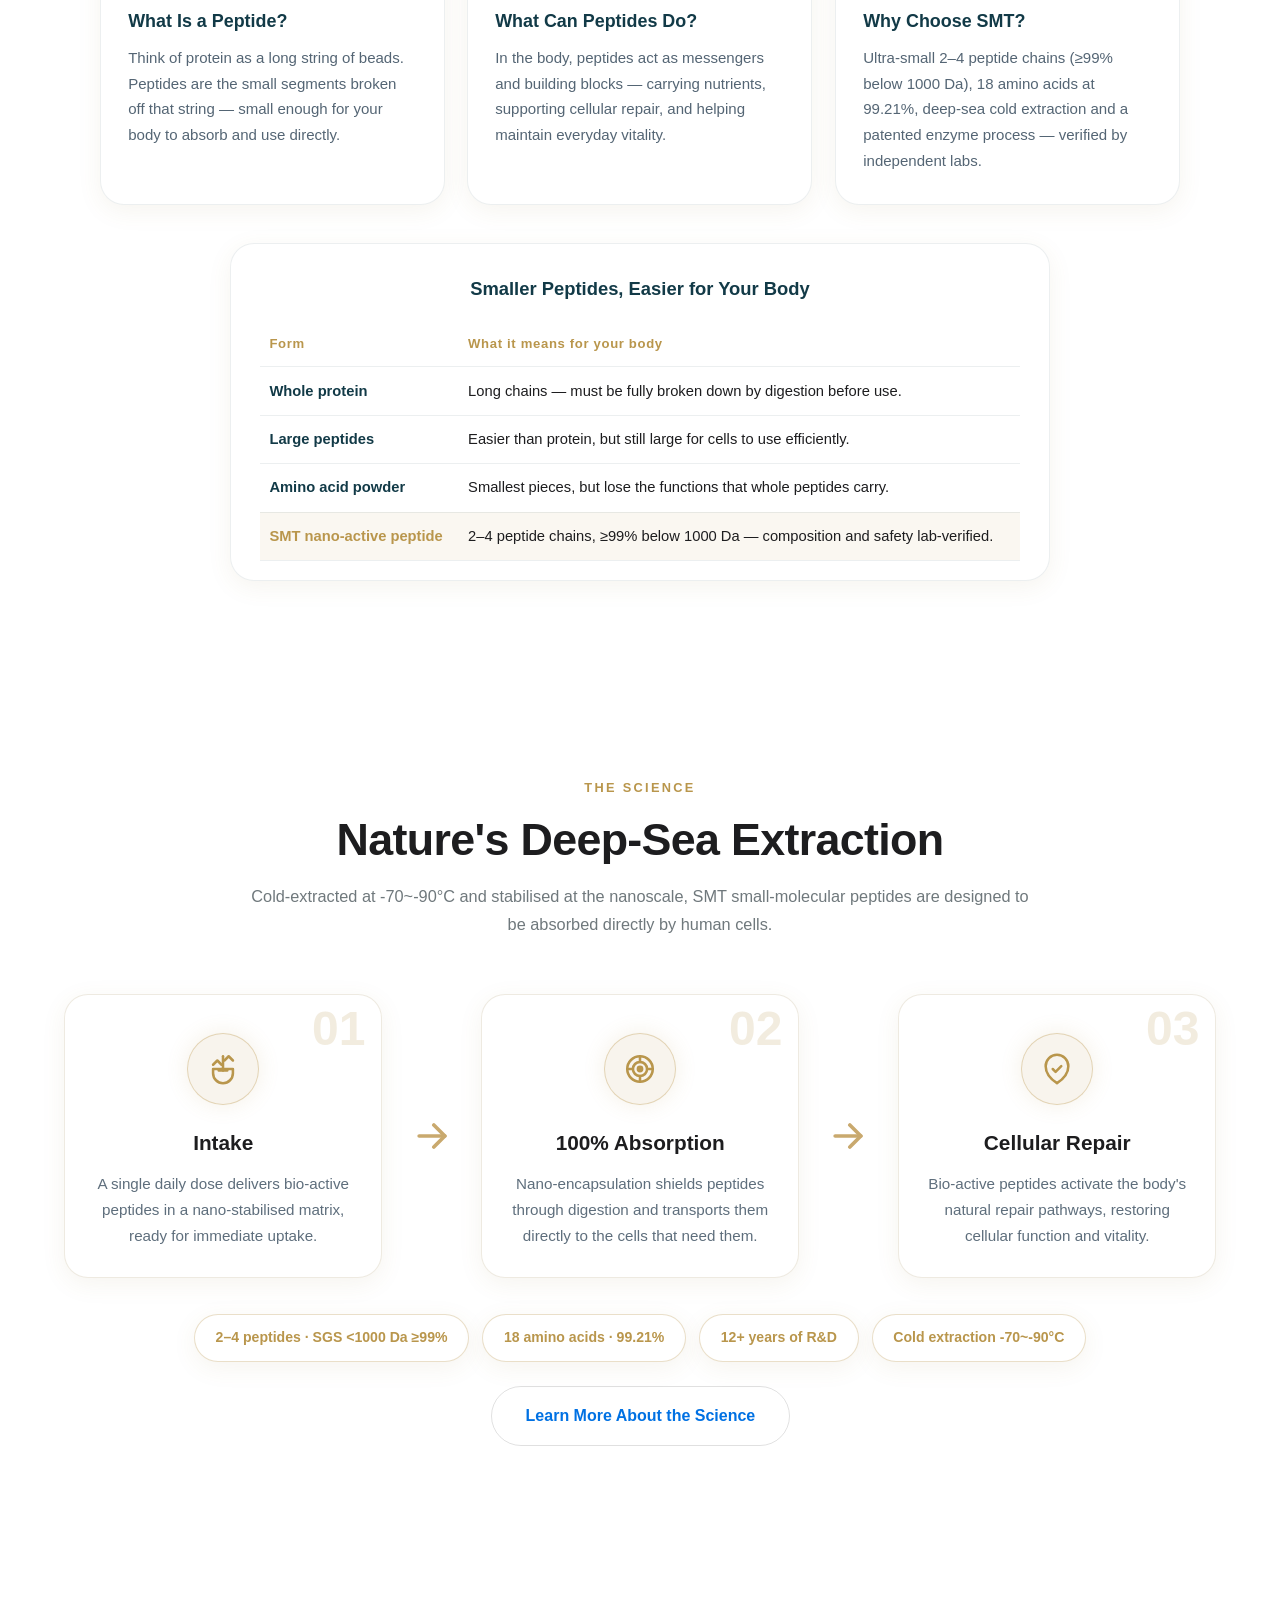
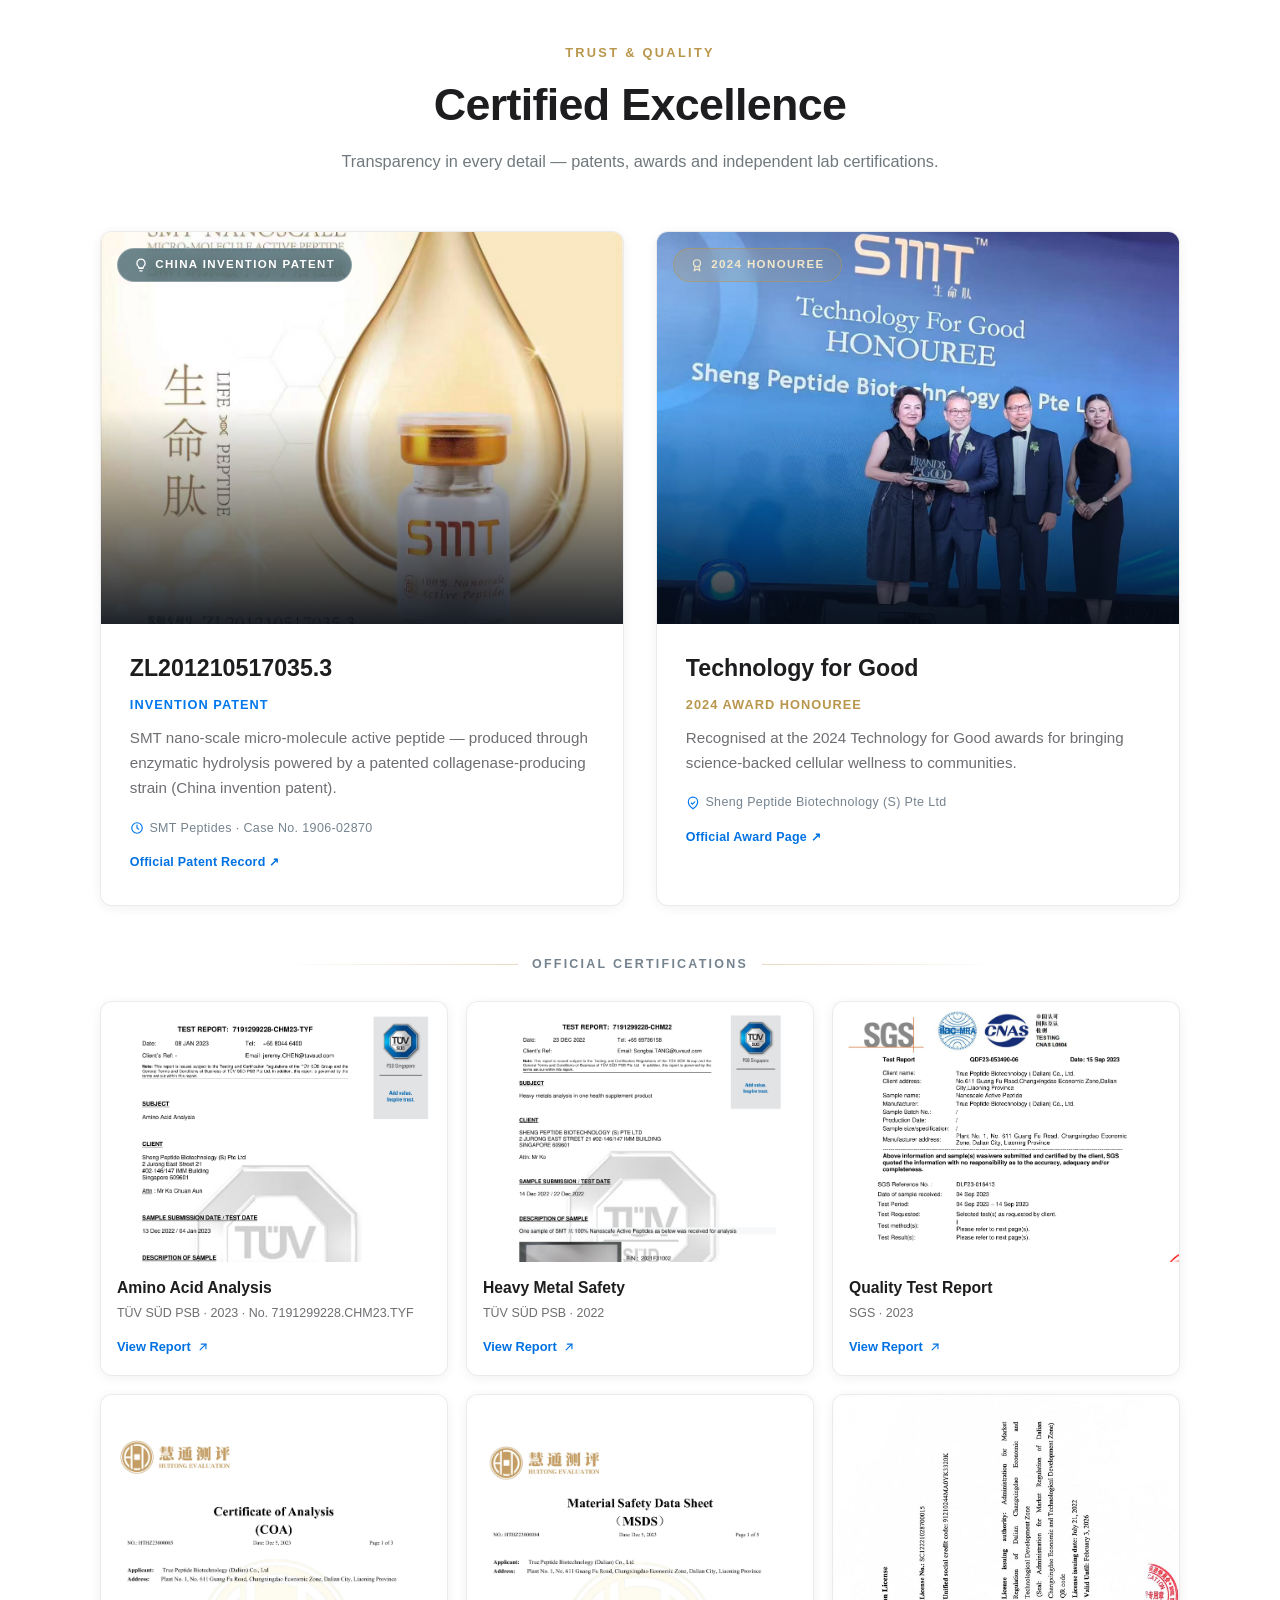
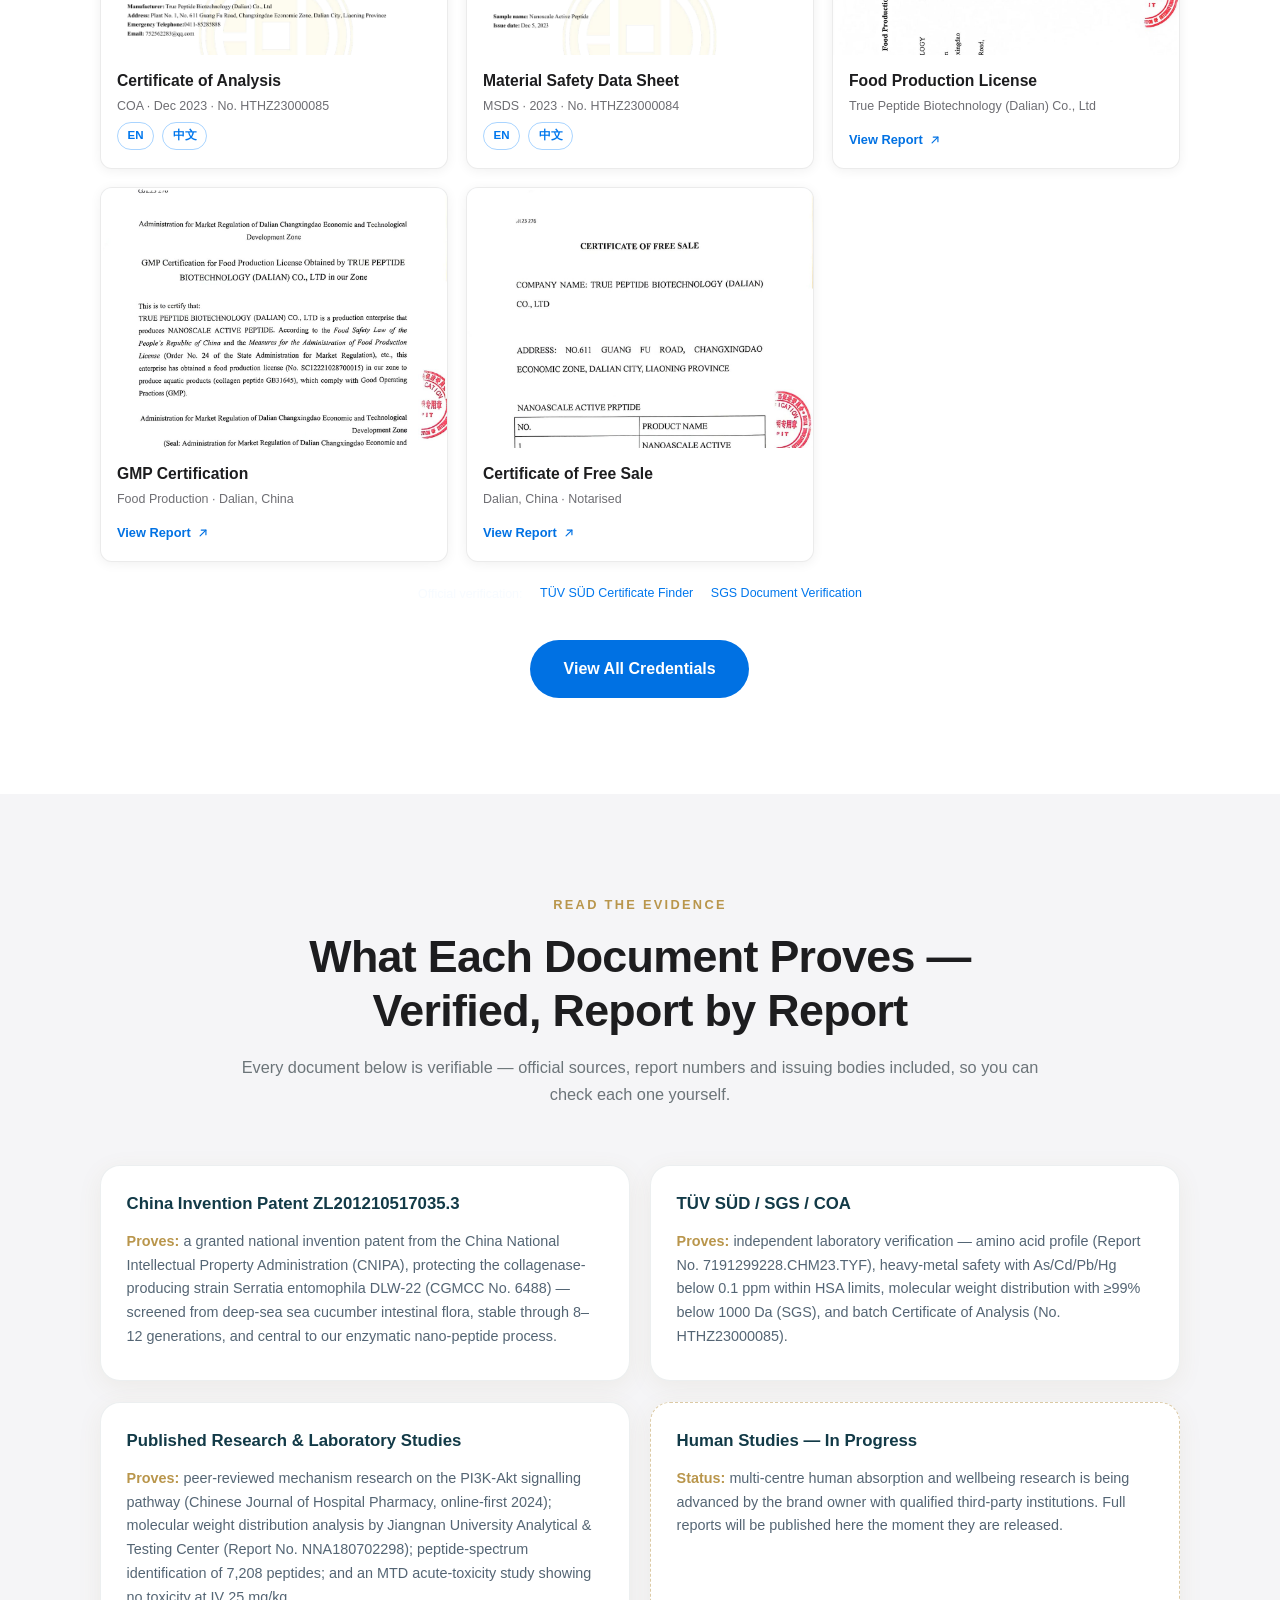
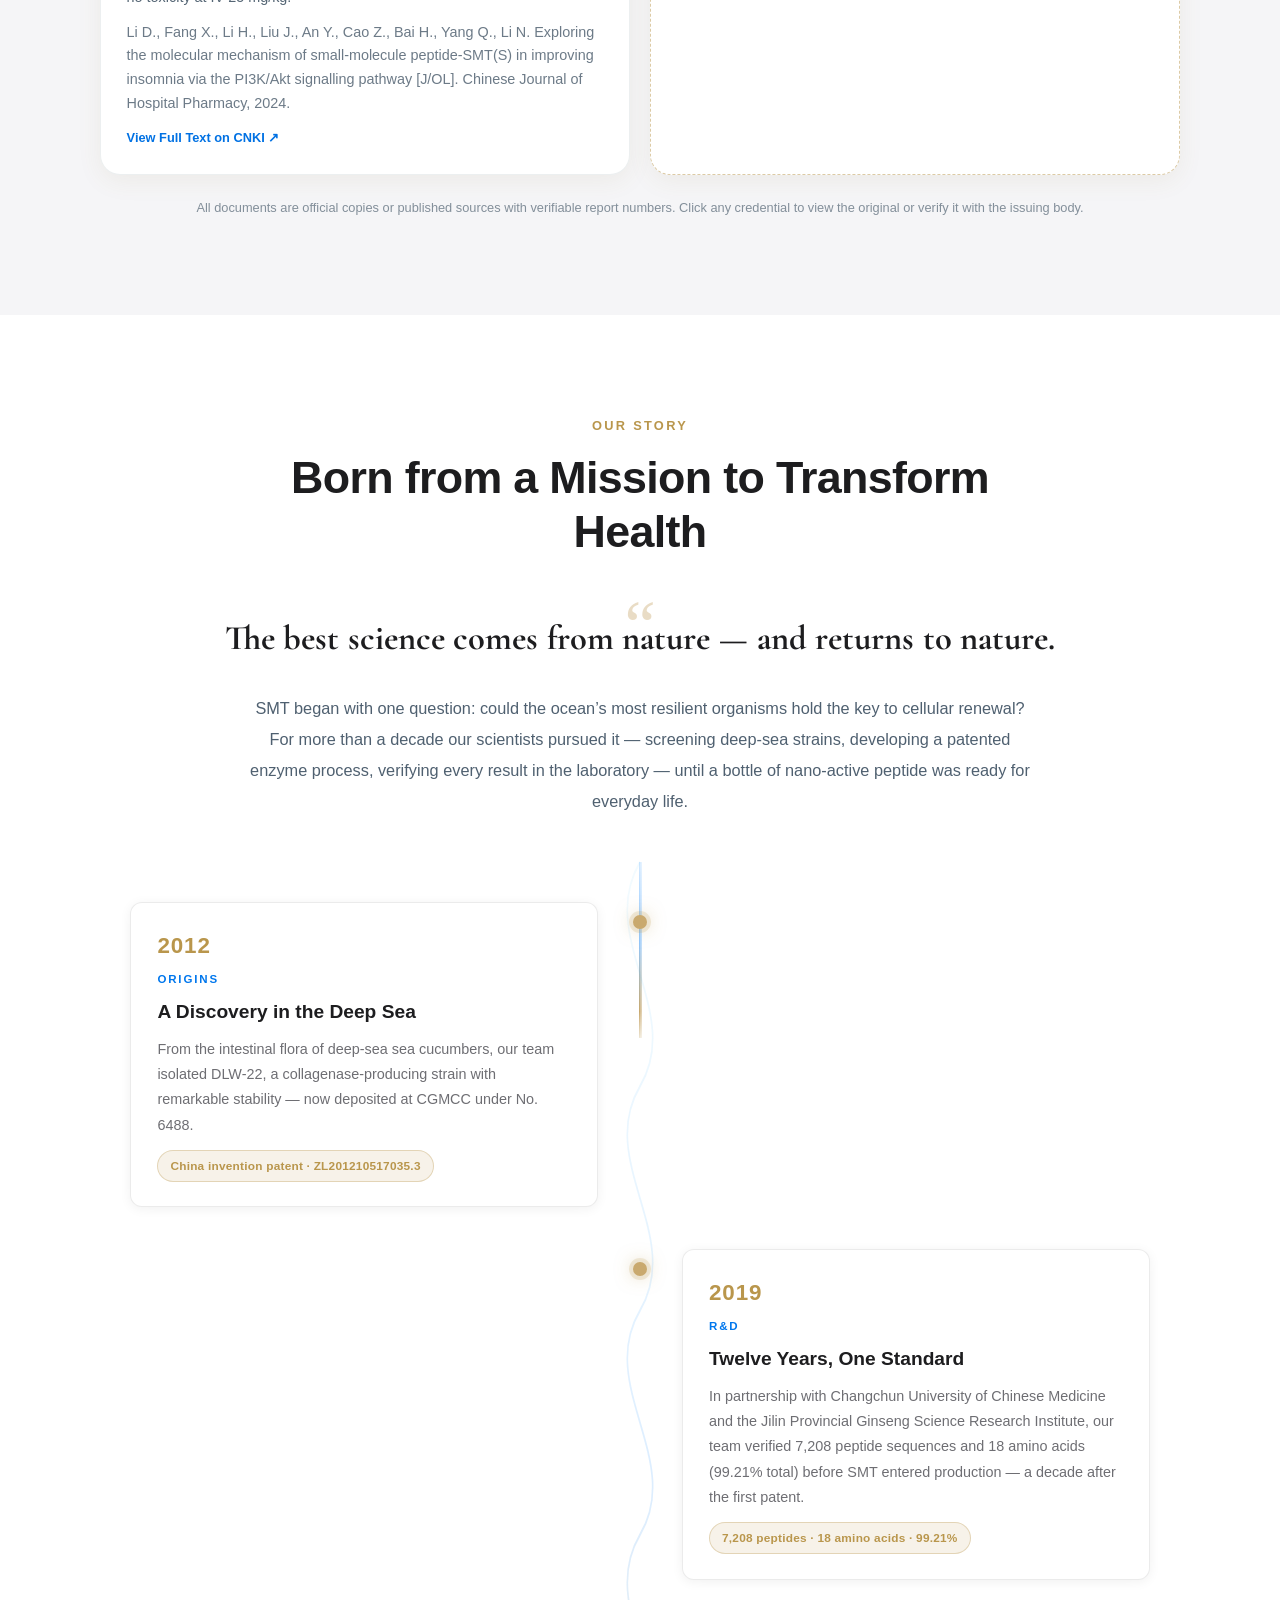
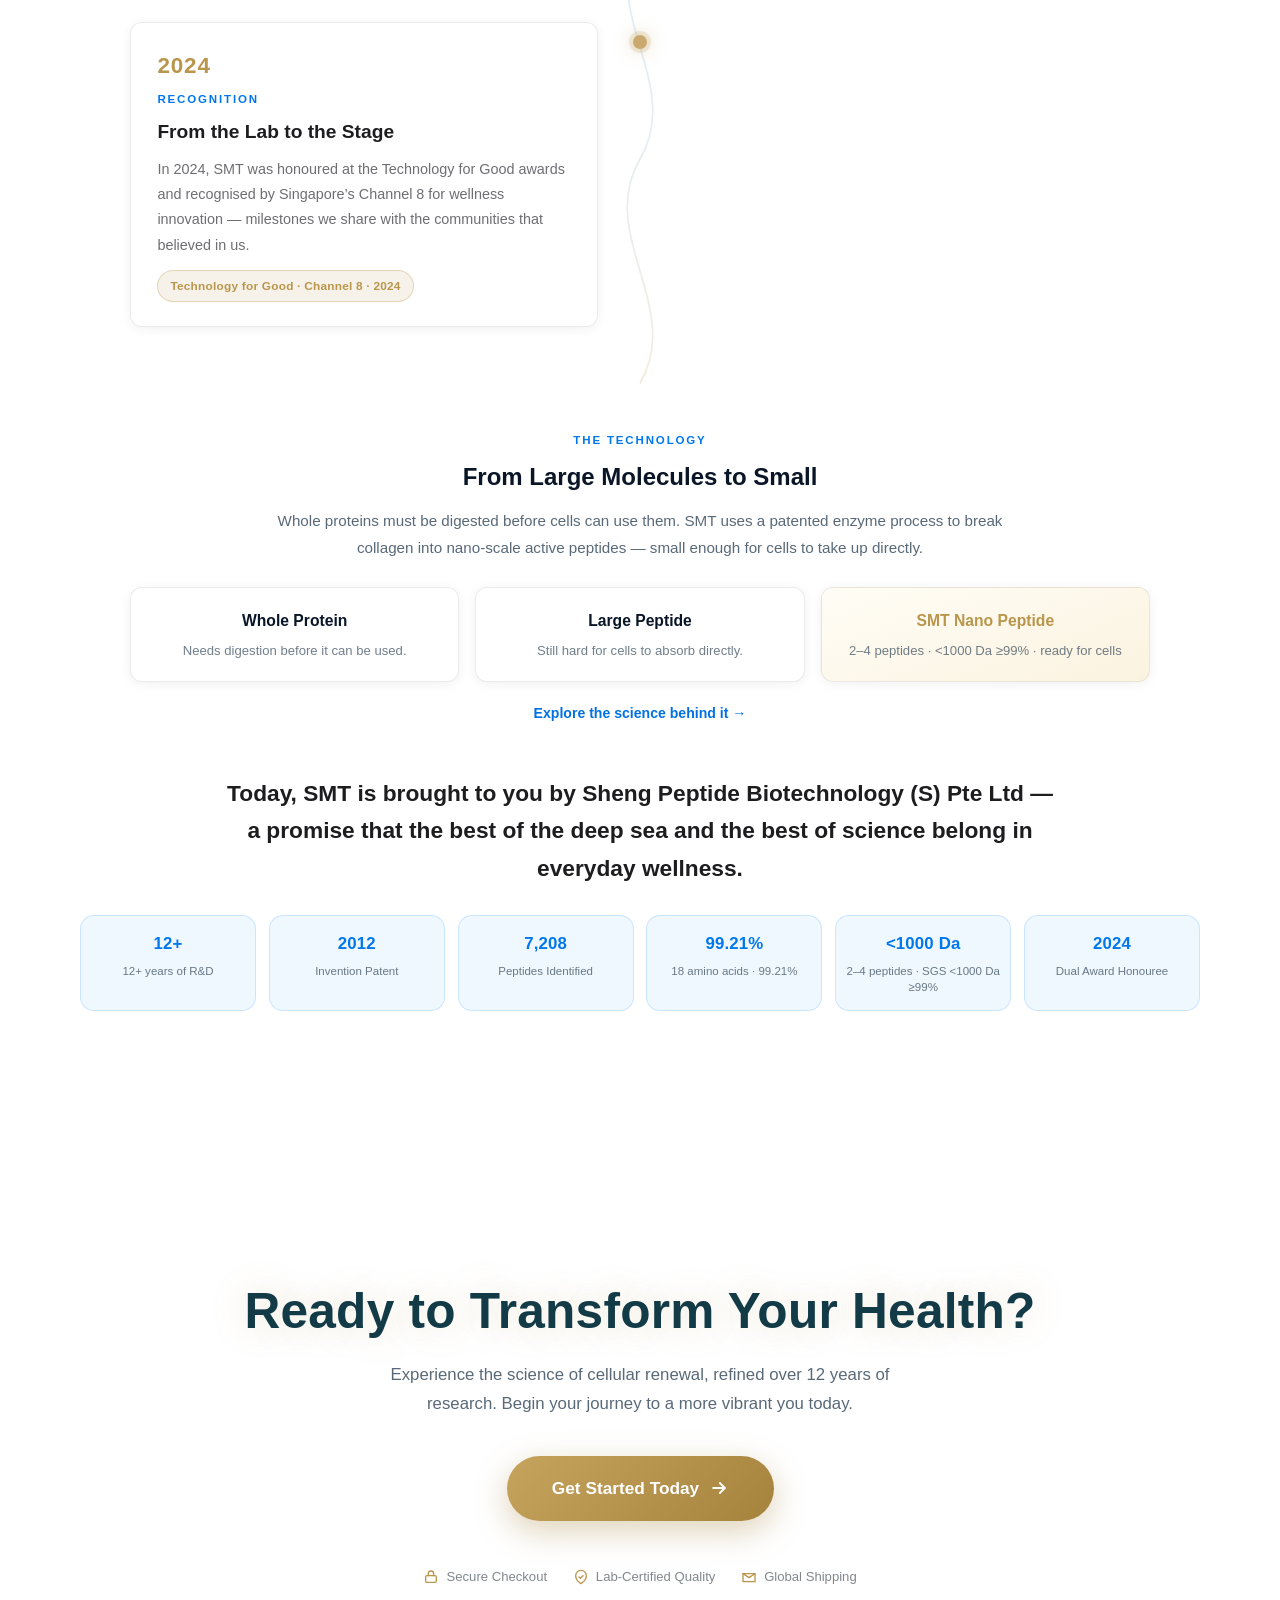
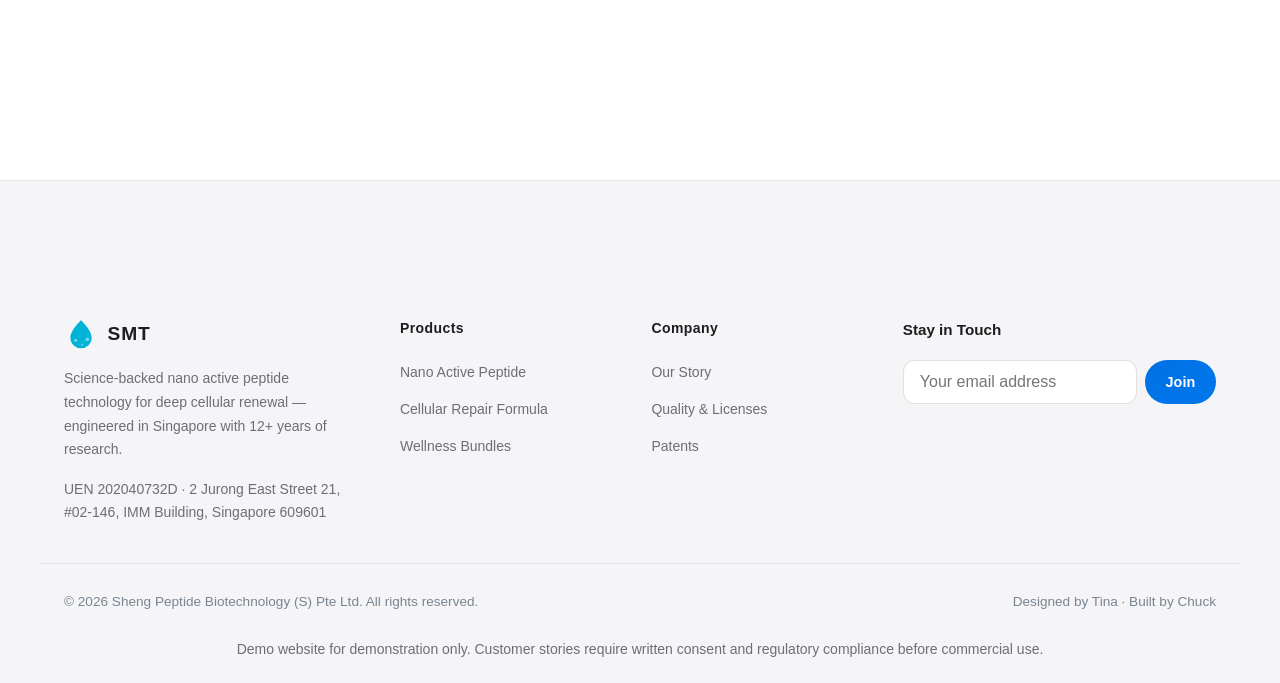
==== commit 7dd7c161: "v4.0.1 商用准备：删除废弃装饰 DOM/CSS(-30.7KB)、客服联系方式统一到 SUPPORT_CONTACT 并加占位提示" ====
--- a/index.html
+++ b/index.html
@@ -92,35 +92,6 @@
 
 .container { max-width: var(--container-max); margin: 0 auto; padding: 0 1.5rem; }
 
-/* ============================================================
-   1. 全局波浪背景层
-   ============================================================ */
-.ocean-wave-bg {
-  position: fixed;
-  inset: 0;
-  z-index: -2;
-  pointer-events: none;
-  background:
-    radial-gradient(1200px 600px at 85% -10%, rgba(11, 61, 107, 0.55), transparent 60%),
-    radial-gradient(900px 500px at 0% 100%, rgba(0, 180, 216, 0.10), transparent 55%),
-    linear-gradient(180deg, var(--ocean-deep) 0%, var(--ocean-mid) 100%);
-}
-
-.particles {
-  position: absolute;
-  inset: 0;
-  overflow: hidden;
-}
-
-.bubble {
-  position: absolute;
-  bottom: -40px;
-  border-radius: 50%;
-  background: radial-gradient(circle at 30% 30%, rgba(144, 224, 239, 0.9), rgba(0, 180, 216, 0.25));
-  border: 1px solid rgba(144, 224, 239, 0.35);
-  will-change: transform, opacity;
-}
-
 @keyframes bubble-rise {
   0%   { transform: translateY(0) scale(0.2); opacity: 0; }
   12%  { opacity: 0.65; }
@@ -412,15 +383,6 @@
   mix-blend-mode: soft-light;
 }
 
-.product-glow {
-  position: absolute;
-  inset: -10%;
-  z-index: 0;
-  background: radial-gradient(circle, rgba(217, 190, 126, 0.5) 0%, rgba(185, 150, 76, 0.18) 45%, transparent 70%);
-  border-radius: 50%;
-  pointer-events: none;
-}
-
 @keyframes product-float {
   0%, 100% { transform: translateY(0) rotate(0deg); }
   50% { transform: translateY(-16px) rotate(1.2deg); }
@@ -430,89 +392,8 @@
   0%, 100% { opacity: 0.45; transform: scale(1); }
   50% { opacity: 0.85; transform: scale(1.06); }
 }
-
-.floating-element {
-  position: absolute;
-  z-index: 3;
-  display: flex;
-  align-items: center;
-  gap: 0.5rem;
-  padding: 0.6rem 1rem;
-  border-radius: var(--radius-md);
-  background: rgba(255, 255, 255, 0.07);
-  backdrop-filter: blur(10px);
-  -webkit-backdrop-filter: blur(10px);
-  border: 1px solid rgba(144, 224, 239, 0.25);
-  font-size: 0.85rem;
-  font-weight: 600;
-  color: var(--teal-pale);
-  box-shadow: var(--shadow-soft);
-  animation: product-float 7s var(--ease-spring) infinite;
-}
-
-.floating-element svg { width: 20px; height: 20px; }
 .float-1 { top: 8%; left: -6%; animation-delay: -1.5s; }
 .float-2 { bottom: 14%; right: -4%; animation-delay: -3s; }
-
-/* --- Hero 底部波浪 --- */
-.hero-waves {
-  position: absolute;
-  left: 0; right: 0; bottom: 0;
-  height: 220px;
-  z-index: 1;
-  pointer-events: none;
-}
-
-.wave-layer {
-  position: absolute;
-  left: 0; bottom: 0;
-  width: 200%;
-  height: 100%;
-  animation: wave-flow var(--duration-wave) linear infinite;
-  will-change: transform;
-}
-
-.wave-layer svg { width: 100%; height: 100%; }
-
-.wave-1 { animation-duration: 8s; opacity: 0.55; z-index: 3; }
-.wave-2 { animation-duration: 12s; opacity: 0.38; animation-delay: -2s; z-index: 2; }
-.wave-3 { animation-duration: 16s; opacity: 0.22; animation-delay: -4s; z-index: 1; }
-
-@keyframes wave-flow {
-  0%   { transform: translateX(0) translateY(0); }
-  50%  { transform: translateX(-25%) translateY(-5px); }
-  100% { transform: translateX(-50%) translateY(0); }
-}
-
-/* --- 滚动指示器 --- */
-.scroll-indicator {
-  position: absolute;
-  left: 50%;
-  bottom: 2.2rem;
-  transform: translateX(-50%);
-  z-index: 4;
-  display: flex;
-  flex-direction: column;
-  align-items: center;
-  gap: 0.4rem;
-  color: rgba(240, 248, 255, 0.6);
-  font-size: 0.75rem;
-  letter-spacing: 0.14em;
-  text-transform: uppercase;
-  animation: scroll-bounce 2s ease-in-out infinite;
-}
-
-.scroll-indicator .chevron {
-  width: 20px; height: 20px;
-  border-right: 2px solid var(--teal-light);
-  border-bottom: 2px solid var(--teal-light);
-  transform: rotate(45deg);
-}
-
-@keyframes scroll-bounce {
-  0%, 100% { transform: translateX(-50%) translateY(0); opacity: 1; }
-  50% { transform: translateX(-50%) translateY(10px); opacity: 0.55; }
-}
 
 /* ============================================================
    4. 通用 Section / 滚动动画
@@ -1087,16 +968,6 @@
 
 .trust-badges svg { width: 16px; height: 16px; color: var(--teal-light); }
 
-/* CTA 顶部波浪装饰 */
-.cta-wave-decoration {
-  position: absolute;
-  top: -1px; left: 0; right: 0;
-  height: 60px;
-  pointer-events: none;
-}
-
-.cta-wave-decoration svg { width: 100%; height: 100%; }
-
 /* ============================================================
    10. Footer
    ============================================================ */
@@ -1105,15 +976,6 @@
   background: #060D18;
   border-top: 1px solid rgba(144, 224, 239, 0.08);
 }
-
-.footer-wave-top {
-  position: absolute;
-  top: -1px; left: 0; right: 0;
-  height: 48px;
-  pointer-events: none;
-}
-
-.footer-wave-top svg { width: 100%; height: 100%; }
 
 .footer-content {
   max-width: var(--container-max);
@@ -1281,7 +1143,6 @@
   .testimonials-grid .testimonial-card:last-child { grid-column: auto; }
   .credentials-grid { grid-template-columns: 1fr; }
   .story-stats { grid-template-columns: 1fr; }
-  .hero-waves { height: 160px; }
   .footer-content { grid-template-columns: 1fr; gap: 2rem; }
 }
 
@@ -1301,22 +1162,6 @@
     radial-gradient(900px 480px at 50% -8%, rgba(0, 180, 216, 0.12), transparent 62%),
     rgba(6, 13, 24, 0.35);
   padding-top: 0;
-}
-
-.credential-tide {
-  position: relative;
-  height: 90px;
-  margin: 0 -1.5rem;
-  overflow: hidden;
-  pointer-events: none;
-}
-
-.credential-tide svg {
-  position: absolute;
-  left: 0; bottom: 0;
-  width: 200%;
-  height: 100%;
-  will-change: transform;
 }
 
 .credentials-wall {
@@ -1646,18 +1491,6 @@
 /* --- 基础层 --- */
 body { background: var(--ocean-deep); color: var(--wave-white); }
 
-.ocean-wave-bg {
-  background:
-    radial-gradient(1200px 600px at 85% -10%, rgba(10, 132, 255, 0.10), transparent 60%),
-    radial-gradient(900px 500px at 0% 100%, rgba(90, 200, 250, 0.16), transparent 55%),
-    linear-gradient(180deg, #F8FCFF 0%, #EAF6FE 100%);
-}
-
-.bubble {
-  background: radial-gradient(circle at 30% 30%, rgba(90, 200, 250, 0.75), rgba(10, 132, 255, 0.18));
-  border: 1px solid rgba(90, 200, 250, 0.45);
-}
-
 :focus-visible { outline: 2px solid var(--teal-primary); outline-offset: 2px; }
 
 /* --- 顶部导航：毛玻璃 --- */
@@ -1754,26 +1587,6 @@
 .product-image-wrapper {
   filter: drop-shadow(0 24px 44px rgba(10, 132, 255, 0.28));
 }
-.product-glow {
-  background: radial-gradient(circle, rgba(90, 200, 250, 0.5) 0%, rgba(90, 200, 250, 0.2) 45%, transparent 70%);
-}
-
-.floating-element {
-  background: rgba(255, 255, 255, 0.78);
-  backdrop-filter: blur(12px);
-  -webkit-backdrop-filter: blur(12px);
-  border: 1px solid rgba(18, 41, 62, 0.10);
-  color: #0066CC;
-  box-shadow: var(--shadow-soft);
-}
-
-/* Hero 底部波浪（浅色） */
-.wave-1 svg path { fill: #A9E1FF; }
-.wave-2 svg path { fill: #7DC9F5; }
-.wave-3 svg path { fill: #55AEE8; }
-
-.scroll-indicator { color: rgba(18, 41, 62, 0.5); }
-.scroll-indicator .chevron { border-color: #0071E3; }
 
 /* --- 通用 Section --- */
 .section-label { color: #0066CC; }
@@ -1850,8 +1663,6 @@
     radial-gradient(900px 480px at 50% -8%, rgba(90, 200, 250, 0.18), transparent 62%),
     rgba(10, 132, 255, 0.04);
 }
-.credential-tide svg path:first-child { fill: rgba(10, 132, 255, 0.12); }
-.credential-tide svg path:last-child { fill: rgba(90, 200, 250, 0.16); }
 
 .cred-main-card {
   background: rgba(255, 255, 255, 0.9);
@@ -1884,7 +1695,6 @@
     radial-gradient(700px 360px at 50% 0%, rgba(90, 200, 250, 0.28), transparent 65%),
     linear-gradient(180deg, #EAF6FE 0%, #F8FCFF 100%);
 }
-.cta-wave-decoration svg path { fill: #EAF6FE; }
 .cta-content h2 { color: #0B1F33; text-shadow: 0 0 34px rgba(10, 132, 255, 0.18); }
 .cta-content p { color: rgba(18, 41, 62, 0.7); }
 
@@ -1902,7 +1712,6 @@
   background: #F1F7FC;
   border-top: 1px solid rgba(18, 41, 62, 0.06);
 }
-.footer-wave-top svg path { fill: #F8FCFF; }
 .footer-brand p { color: rgba(18, 41, 62, 0.62); }
 .link-group a { color: rgba(18, 41, 62, 0.65); }
 .link-group a:hover { color: var(--teal-primary); }
@@ -2160,18 +1969,8 @@
   0%, 100% { transform: translateY(0) rotate(0deg); }
   50% { transform: translateY(-10px) rotate(0.6deg); }
 }
-
-/* 浮动徽章：归位 + 轻微呼吸 */
-.floating-element {
-  animation: float-gentle 6s ease-in-out infinite;
-}
 .float-1 { top: 4%; left: -4%; animation-delay: -1.5s; }
 .float-2 { bottom: 10%; right: -2%; animation-delay: -3s; }
-
-@keyframes float-gentle {
-  0%, 100% { transform: translateY(0); }
-  50% { transform: translateY(-6px); }
-}
 
 /* --- 产品覆盖区：波浪形顶边（像海浪盖上来） --- */
 .products-wave-top {
@@ -2612,19 +2411,6 @@
   letter-spacing: 0.005em;
 }
 
-/* 背景：深海光束 + 金色光晕（有机质感） */
-.ocean-wave-bg {
-  background:
-    radial-gradient(1100px 620px at 82% -8%, rgba(185, 150, 76, 0.16), transparent 60%),
-    radial-gradient(900px 540px at 8% 100%, rgba(46, 110, 126, 0.12), transparent 55%),
-    radial-gradient(700px 400px at 50% 30%, rgba(233, 223, 194, 0.5), transparent 65%),
-    linear-gradient(180deg, #FBF7EF 0%, #F4EDDD 100%);
-}
-.bubble {
-  background: radial-gradient(circle at 30% 30%, rgba(217, 190, 126, 0.7), rgba(185, 150, 76, 0.18));
-  border: 1px solid rgba(185, 150, 76, 0.35);
-}
-
 /* 导航：暖白毛玻璃 + 金色点缀 */
 .site-nav {
   background: rgba(250, 246, 238, 0.78);
@@ -2663,15 +2449,6 @@
 .hero-stats .mini-stat strong { color: var(--gold-deep); }
 .hero-stats .mini-stat span { color: rgba(36, 50, 56, 0.58); }
 .product-image-wrapper { filter: drop-shadow(0 24px 44px rgba(46, 110, 126, 0.30)); }
-.product-glow { background: radial-gradient(circle, rgba(185, 150, 76, 0.35) 0%, rgba(185, 150, 76, 0.14) 45%, transparent 70%); }
-.floating-element { background: rgba(255, 253, 247, 0.82); border: 1px solid rgba(185, 150, 76, 0.25); color: var(--gold-deep); box-shadow: var(--shadow-soft); }
-
-/* 波浪：香槟金 + 海蓝灰 */
-.wave-1 svg path { fill: #E4CD97; }
-.wave-2 svg path { fill: #C6A45E; }
-.wave-3 svg path { fill: #A9CBD2; }
-.scroll-indicator { color: rgba(36, 50, 56, 0.5); }
-.scroll-indicator .chevron { border-color: var(--gold-deep); }
 
 /* 分屏区块：珍珠白卡 + 暖沙背景 */
 .section-label { color: var(--gold-deep); }
@@ -2750,7 +2527,6 @@
     radial-gradient(700px 360px at 50% 0%, rgba(217, 190, 126, 0.35), transparent 65%),
     linear-gradient(180deg, #F4EDDD 0%, #FBF7EF 100%);
 }
-.cta-wave-decoration svg path { fill: #F4EDDD; }
 .cta-content h2 { color: var(--sea-deep); text-shadow: 0 0 34px rgba(185, 150, 76, 0.25); }
 .btn-coral { background: linear-gradient(135deg, #C6A45E, #A5833C); color: #FFFFFF; box-shadow: 0 10px 32px rgba(165, 131, 60, 0.36); }
 .btn-coral:hover { box-shadow: 0 16px 44px rgba(165, 131, 60, 0.48); }
@@ -2759,7 +2535,6 @@
 
 /* Footer：暖沙 */
 .site-footer { background: #F1E9D7; border-top: 1px solid rgba(138, 106, 47, 0.1); }
-.footer-wave-top svg path { fill: #FBF7EF; }
 .social-links a { background: #FFFFFF; border: 1px solid rgba(138, 106, 47, 0.16); color: rgba(36, 50, 56, 0.7); }
 .social-links a:hover { background: var(--gold); color: #FFFFFF; }
 
@@ -2897,9 +2672,6 @@
 @media (max-width: 480px) {
   .hero-product-showcase {
     margin-bottom: 1.2rem;
-  }
-  .product-glow {
-    inset: -5%;
   }
 }
 
@@ -3196,17 +2968,12 @@
 /* 每屏一主题：白/浅灰交替，96px 间距 */
 .section { padding: 96px 0; background: #FFFFFF; }
 .cert-section, .evi-section, .faq-section, .data-section, .rd-section { background: #F5F5F7; }
-
-/* 删除装饰：波浪 / 光晕 / 浮动徽章 / 气泡 / 页脚波浪 / 潮汐 / 滚动指示 */
-.hero-waves, .wave-layer, .product-glow, .floating-element, .footer-wave-top,
-.credential-tide, .ocean-wave-bg, .bubbles, .scroll-indicator, .cta-wave-decoration { display: none !important; }
 .hero-badge, .hero-stats { display: none !important; }
 
 /* 验收：隐藏装饰与产品瓶均不得再有任何动画（含无限循环） */
 .hero-waves, .wave-layer, .product-glow, .floating-element, .footer-wave-top,
 .credential-tide, .ocean-wave-bg, .bubbles, .scroll-indicator, .cta-wave-decoration,
 .hero-badge, .hero-stats, .product-image-wrapper, .hero-bottle-frame { animation: none !important; }
-
 
 /* 标题：无衬线、大字号、负字距 */
 .section-title, .hero-title, .cred-card-title, .story-mcard h3, .story-today p,
@@ -3256,7 +3023,6 @@
 .site-footer .link-group h4 { color: #1D1D1F; font-size: 0.875rem; }
 .site-footer .link-group a, .site-footer .footer-brand p, .site-footer .footer-uen, .site-footer .demo-risk-note { color: #6E6E73; font-size: 0.875rem; }
 .site-footer .footer-bottom { border-top: 1px solid rgba(0, 0, 0, 0.08); color: #6E6E73; }
-.site-footer .footer-wave-top { display: none !important; }
 
 /* reveal 时长收敛 ≤0.4s */
 .reveal, .reveal-scale, .reveal-left, .reveal-right, .stagger-item { transition-duration: 0.4s !important; }
@@ -3294,10 +3060,6 @@
 
 <body>
 
-<!-- 全局海洋波浪背景 -->
-<div class="ocean-wave-bg" aria-hidden="true">
-  <div class="particles" id="particles"></div>
-</div>
 
 <!-- ============ 顶部导航 ============ -->
 <header class="site-nav">
@@ -3378,53 +3140,16 @@
       </div>
 
       <div class="hero-product-showcase" style="transition-delay:0.4s">
-        <div class="product-glow" aria-hidden="true"></div>
         <div class="product-image-wrapper">
           <div class="hero-bottle-frame">
             <img src="assets/products/tier-1month.jpg" alt="SMT Nano Active Peptide bottle" data-i18n-alt="hero.bottleAlt" fetchpriority="high">
           </div>
         </div>
-        <div class="floating-element float-1">
-          <svg viewBox="0 0 24 24" fill="none" stroke="currentColor" stroke-width="2" stroke-linecap="round" stroke-linejoin="round" aria-hidden="true">
-            <path d="M12 2a7 7 0 0 1 7 7c0 3.5-2.5 5.5-4 8l-3 5-3-5c-1.5-2.5-4-4.5-4-8a7 7 0 0 1 7-7z"/><circle cx="12" cy="9" r="2.5"/>
-          </svg>
-          <span data-i18n="hero.float1">100% Absorption</span>
-        </div>
-        <div class="floating-element float-2">
-          <svg viewBox="0 0 24 24" fill="none" stroke="currentColor" stroke-width="2" stroke-linecap="round" stroke-linejoin="round" aria-hidden="true">
-            <path d="M12 3l1.9 5.7L20 10l-5.2 3.3L16 19l-4-3.4L8 19l1.2-5.7L4 10l6.1-1.3z"/>
-          </svg>
-          <span data-i18n="hero.float2">12+ Years R&amp;D</span>
-        </div>
       </div>
     </div>
 
     <!-- Hero 三层波浪 -->
-    <div class="hero-waves" aria-hidden="true">
-      <div class="wave-layer wave-1">
-        <svg viewBox="0 0 2880 200" preserveAspectRatio="none">
-          <path d="M0,120 C240,45 480,190 720,120 C960,50 1200,190 1440,120 C1680,45 1920,190 2160,120 C2400,50 2640,190 2880,120 L2880,200 L0,200 Z"
-                fill="#00B4D8"/>
-        </svg>
-      </div>
-      <div class="wave-layer wave-2">
-        <svg viewBox="0 0 2880 200" preserveAspectRatio="none">
-          <path d="M0,140 C240,80 480,185 720,140 C960,95 1200,185 1440,140 C1680,80 1920,185 2160,140 C2400,95 2640,185 2880,140 L2880,200 L0,200 Z"
-                fill="#0B3D6B"/>
-        </svg>
-      </div>
-      <div class="wave-layer wave-3">
-        <svg viewBox="0 0 2880 200" preserveAspectRatio="none">
-          <path d="M0,165 C240,130 480,190 720,165 C960,140 1200,190 1440,165 C1680,130 1920,190 2160,165 C2400,140 2640,190 2880,165 L2880,200 L0,200 Z"
-                fill="#1A6B8A"/>
-        </svg>
-      </div>
-    </div>
-
-    <div class="scroll-indicator" aria-hidden="true">
-      <span data-i18n="hero.scroll">Scroll</span>
-      <div class="chevron"></div>
-    </div>
+
   </section>
 
   <!-- ============ 产品全屏覆盖区（v2.2） ============ -->
@@ -3643,12 +3368,6 @@
         <span class="section-label" data-i18n="cred.label">Trust &amp; Quality</span>
         <h2 class="section-title" data-i18n="cred.title">Certified Excellence</h2>
         <p class="section-sub" data-i18n="cred.sub">Transparency in every detail — patents, awards and independent lab certifications.</p>
-      </div>
-      <div class="credential-tide" aria-hidden="true">
-        <svg viewBox="0 0 1440 90" preserveAspectRatio="none">
-          <path d="M0,45 C240,10 480,80 720,45 C960,10 1200,80 1440,45 L1440,90 L0,90 Z" fill="rgba(0,180,216,0.10)"/>
-          <path d="M0,55 C240,25 480,85 720,55 C960,25 1200,85 1440,55 L1440,90 L0,90 Z" fill="rgba(144,224,239,0.08)"/>
-        </svg>
       </div>
 
       <div class="credentials-wall">
@@ -3942,11 +3661,6 @@
     <!-- ============ 客户评价 ============ -->
   <!-- ============ CTA ============ -->
   <section class="section cta-section" id="cta">
-    <div class="cta-wave-decoration" aria-hidden="true">
-      <svg viewBox="0 0 1440 60" preserveAspectRatio="none">
-        <path d="M0,30 C240,0 480,60 720,30 C960,0 1200,60 1440,30 L1440,60 L0,60 Z" fill="#0A1628"/>
-      </svg>
-    </div>
     <div class="cta-content">
       <h2 class="reveal" data-i18n="cta.title">Ready to Transform Your Health?</h2>
       <p class="reveal" style="transition-delay:0.1s" data-i18n="cta.body">
@@ -4117,11 +3831,6 @@
 
 <!-- ============ Footer ============ -->
 <footer class="site-footer">
-  <div class="footer-wave-top" aria-hidden="true">
-    <svg viewBox="0 0 1440 48" preserveAspectRatio="none">
-      <path d="M0,24 C240,0 480,48 720,24 C960,0 1200,48 1440,24 L1440,48 L0,48 Z" fill="#060D18"/>
-    </svg>
-  </div>
   <div class="footer-content">
     <div class="footer-brand">
       <a href="#hero" class="logo">
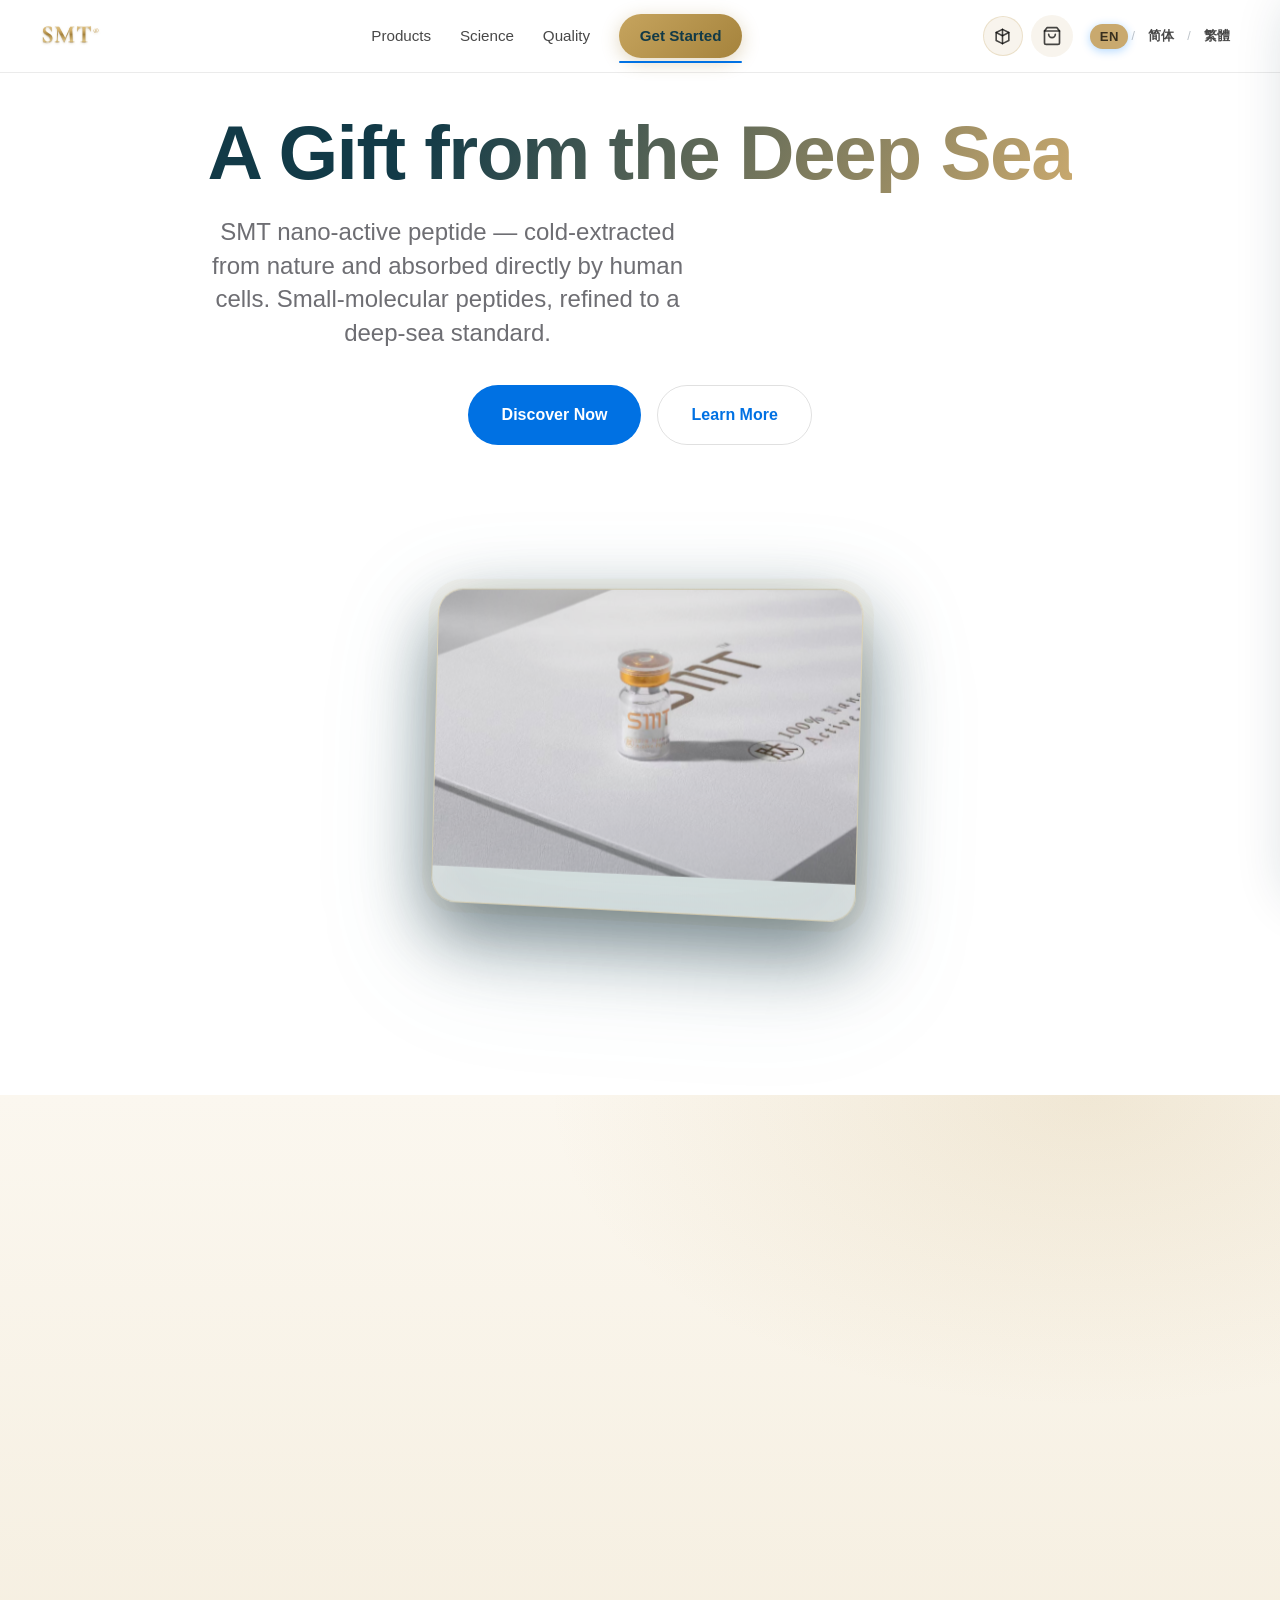
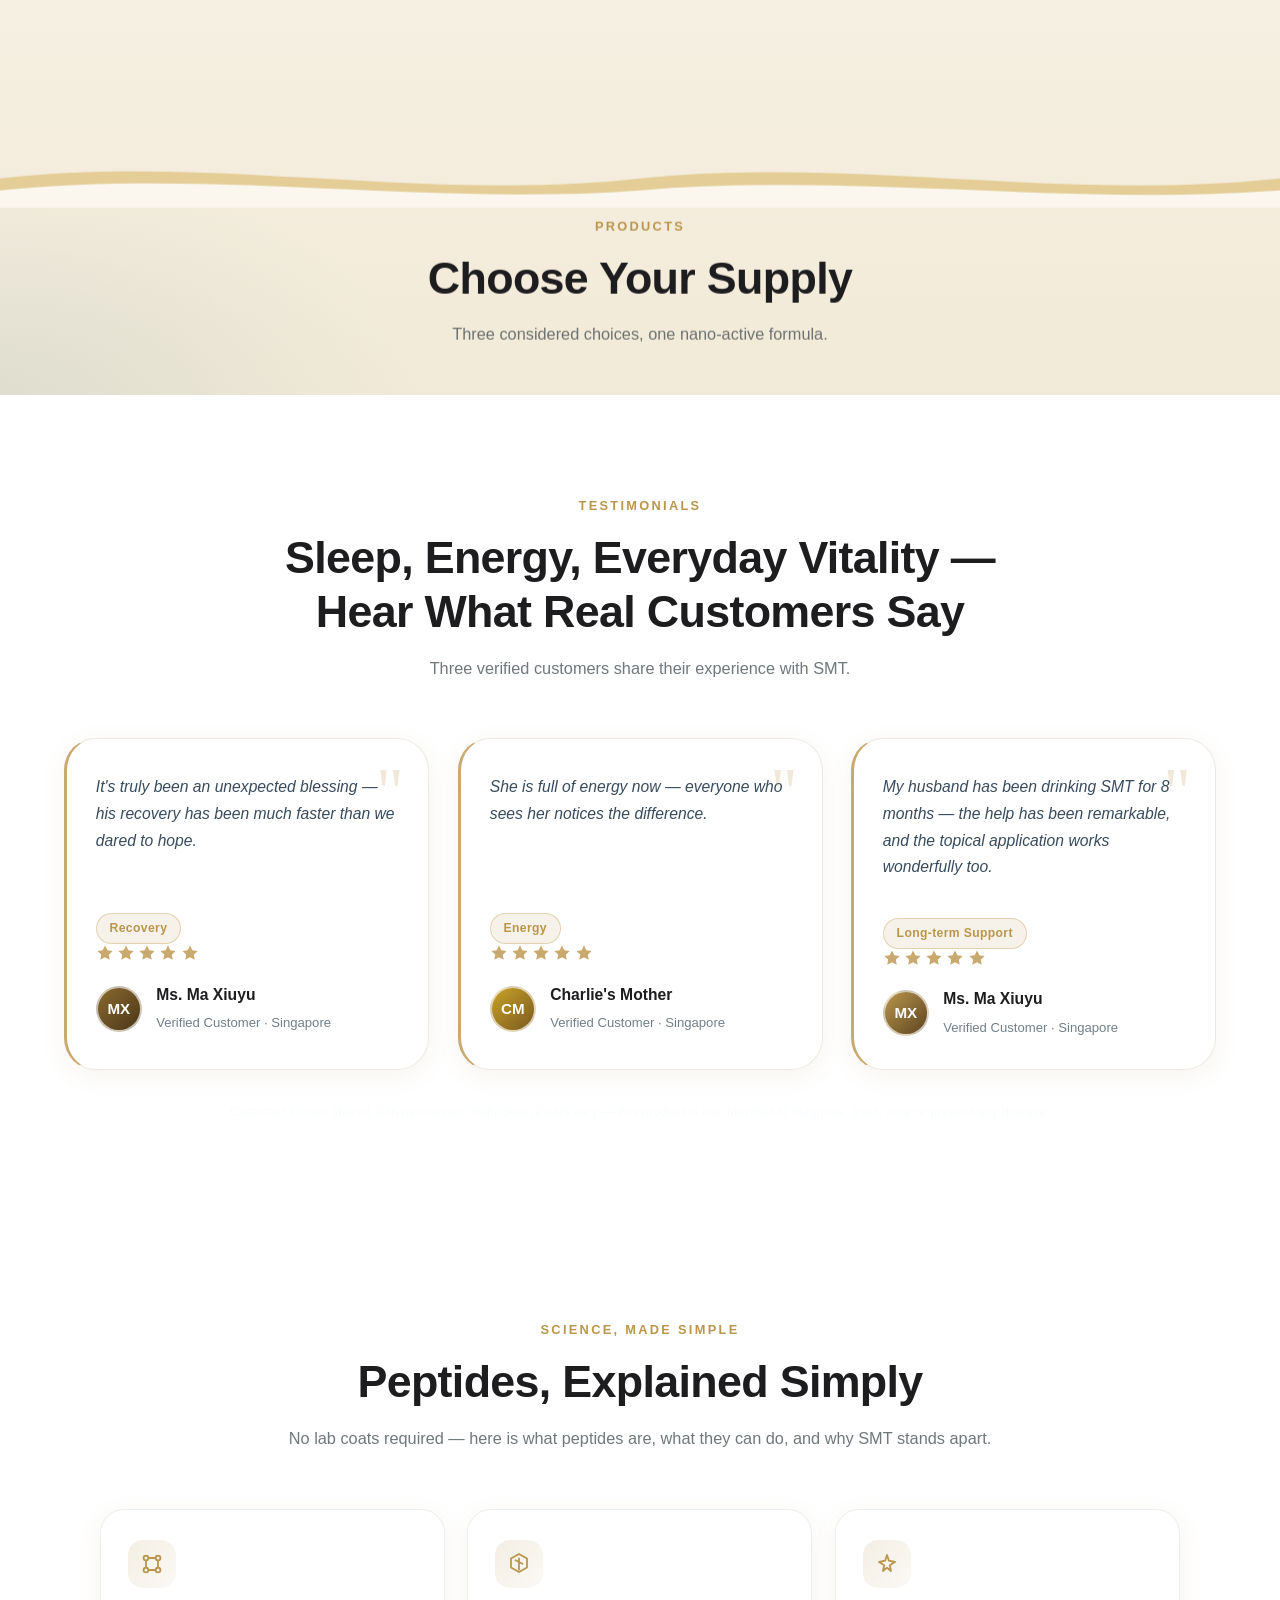
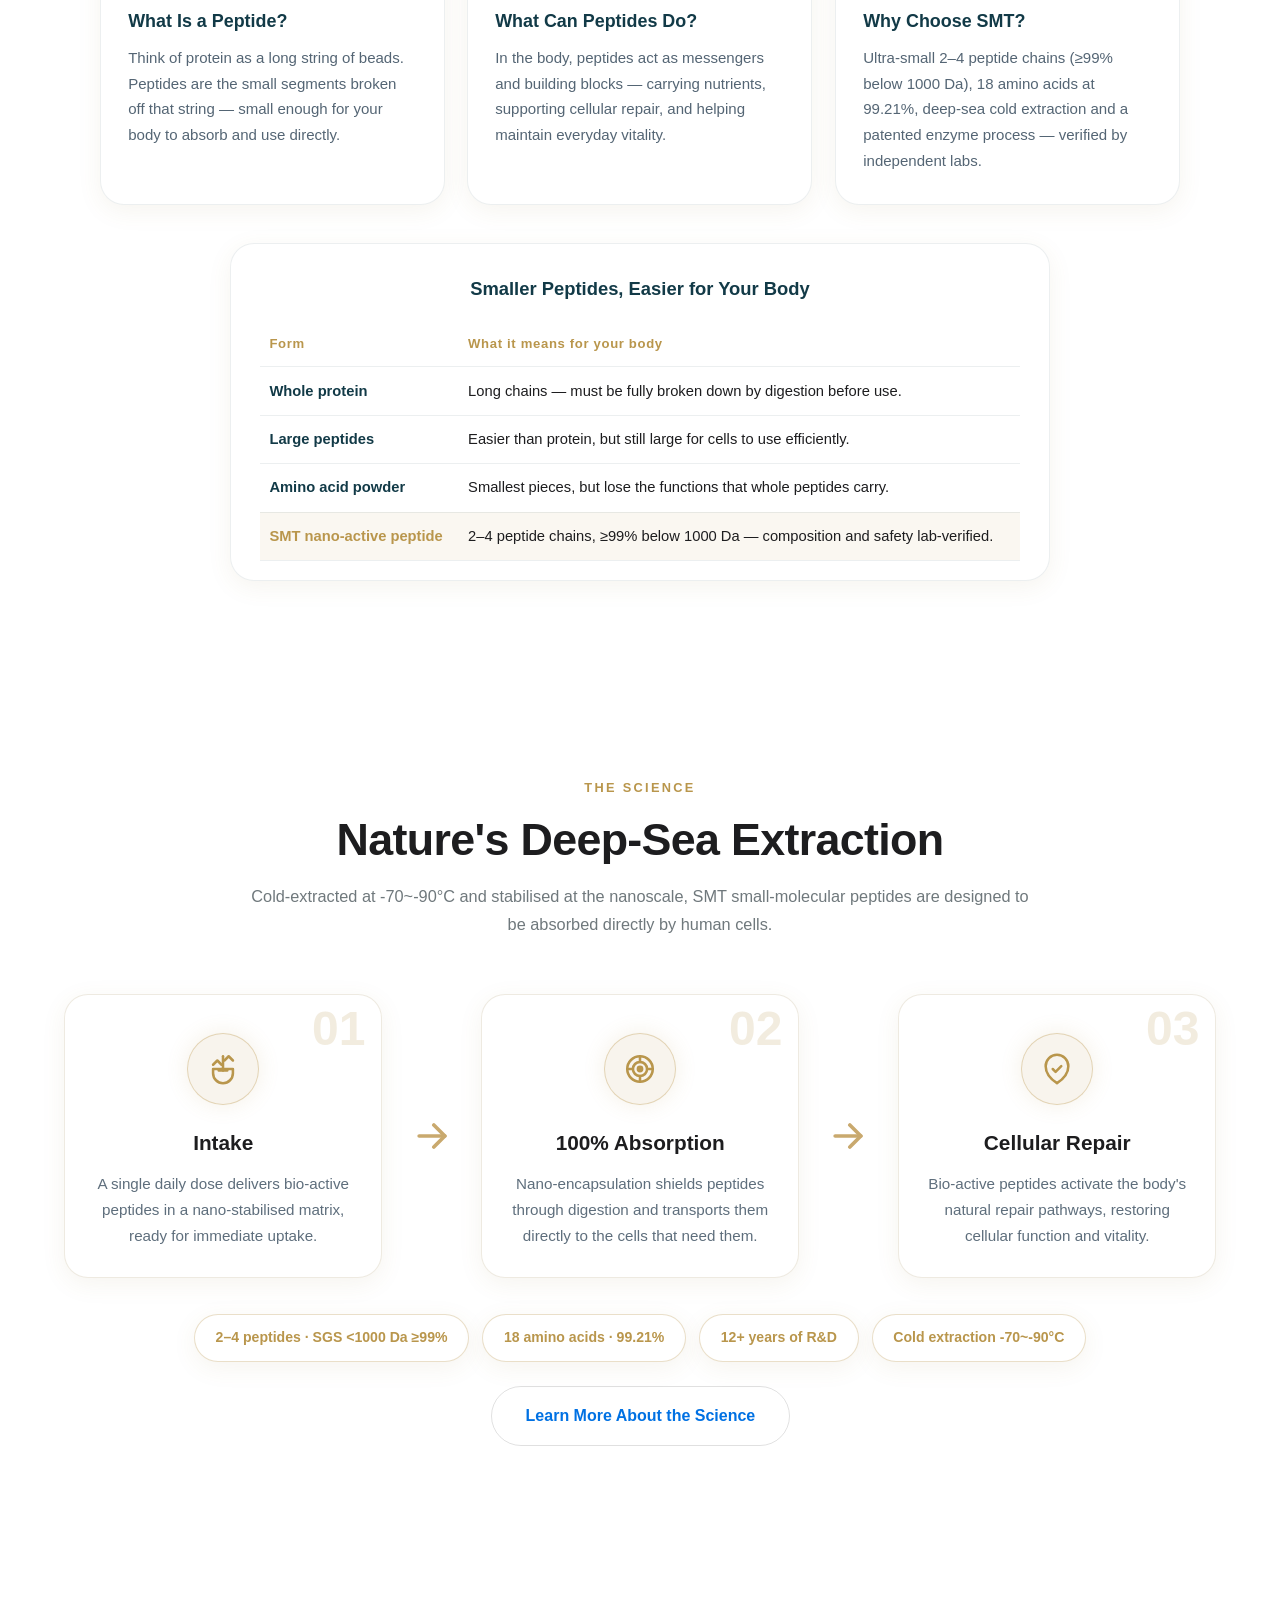
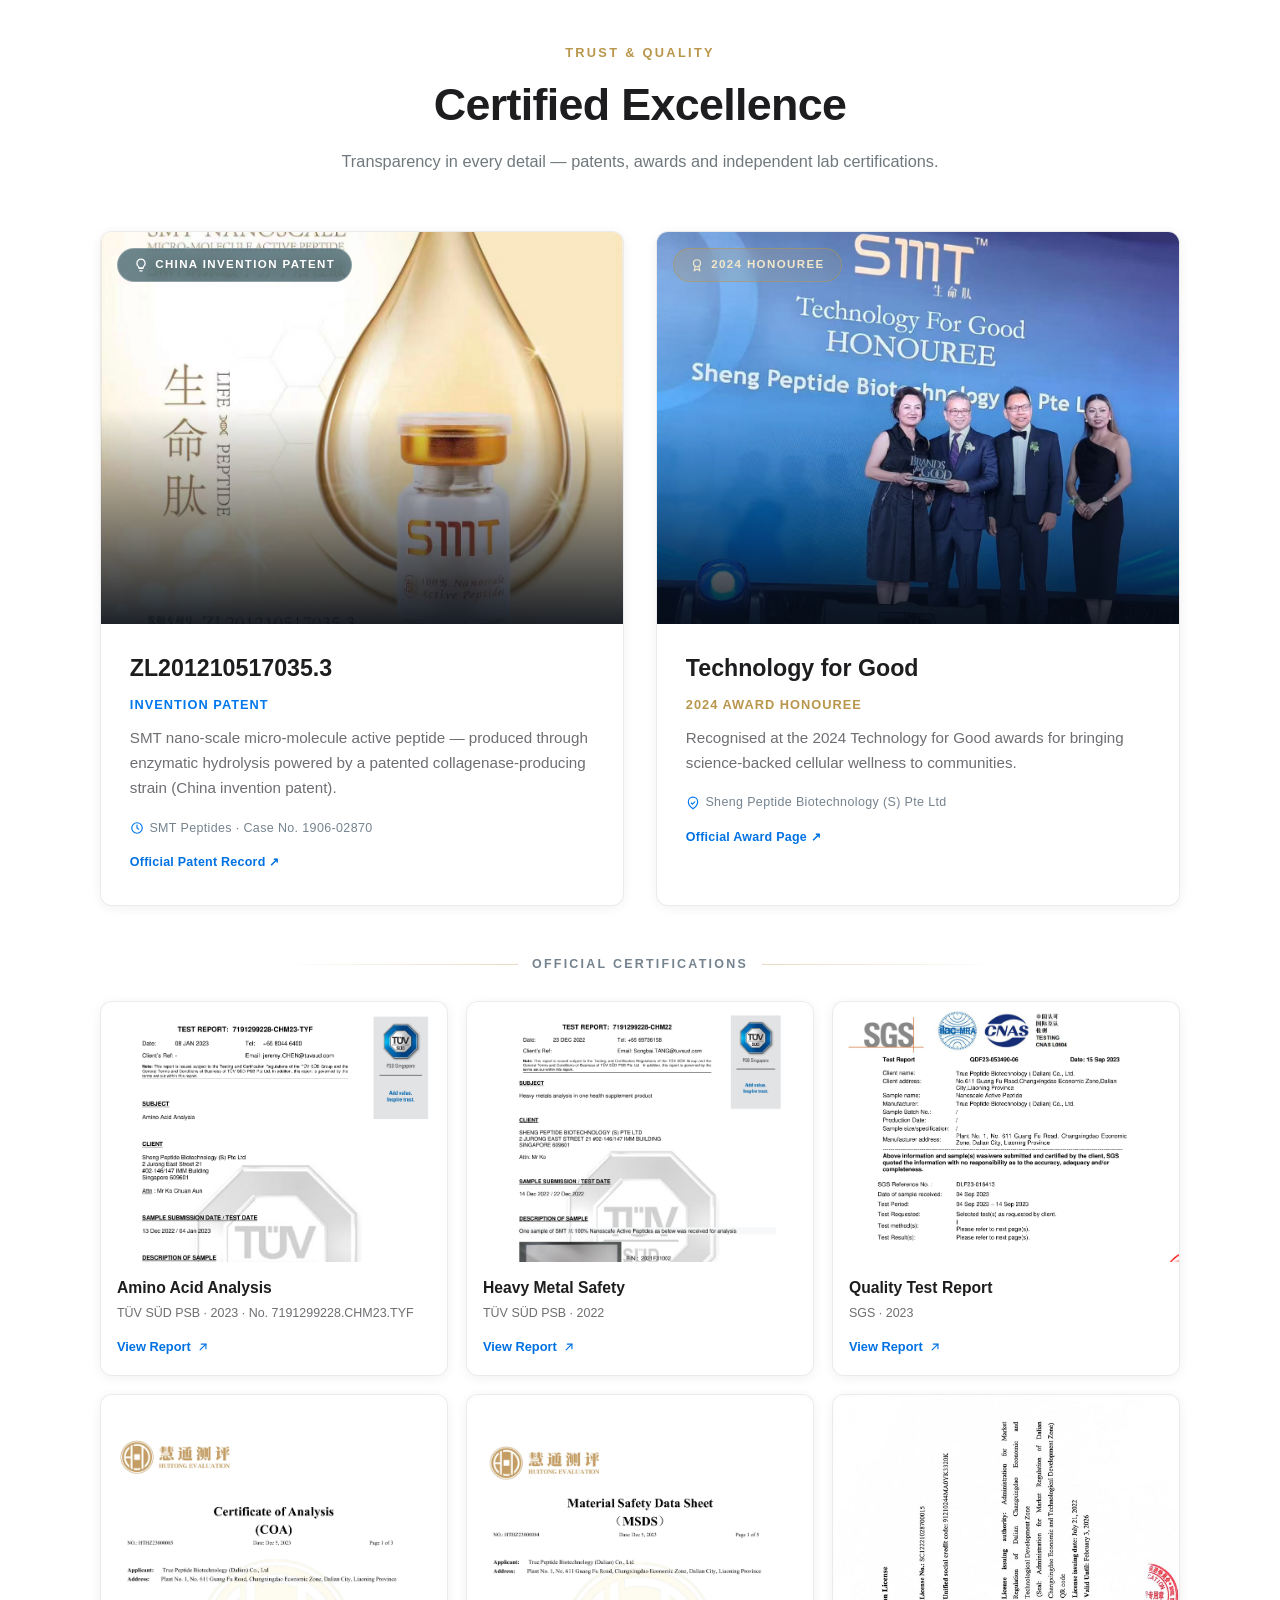
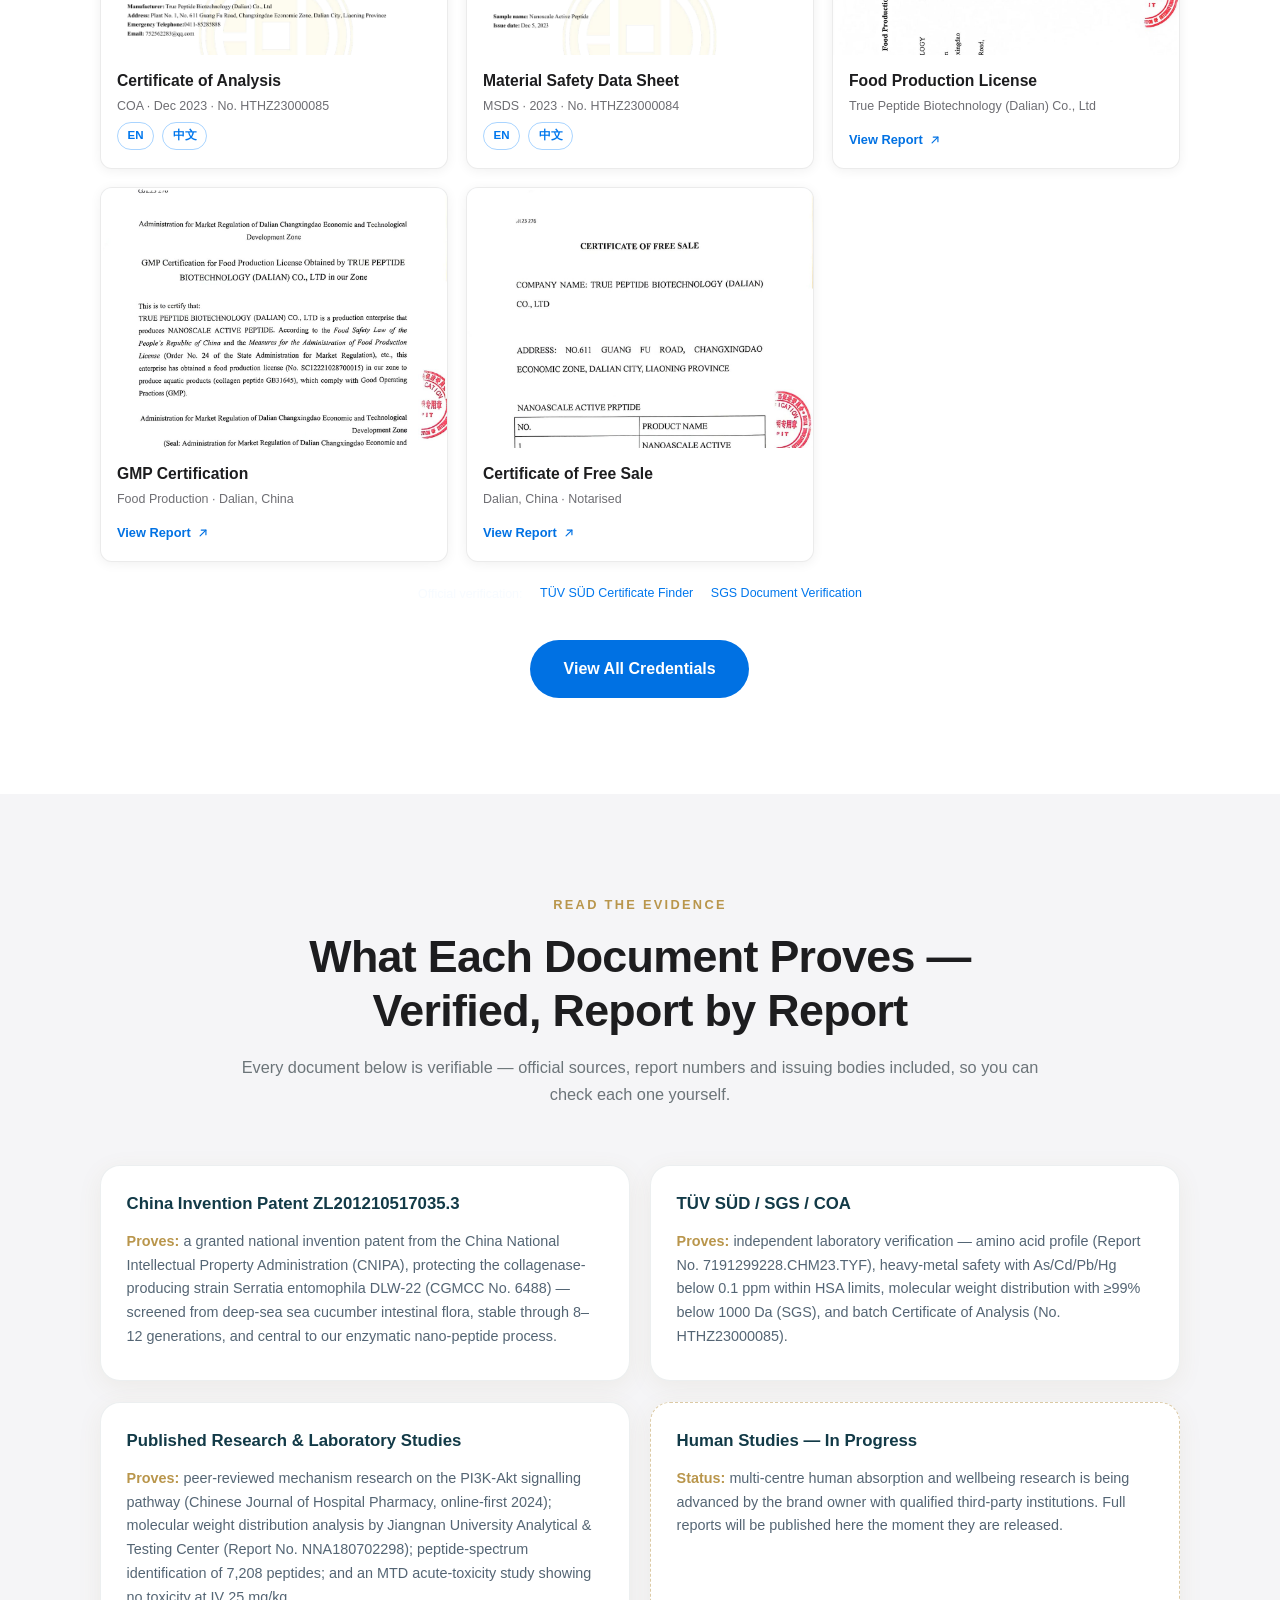
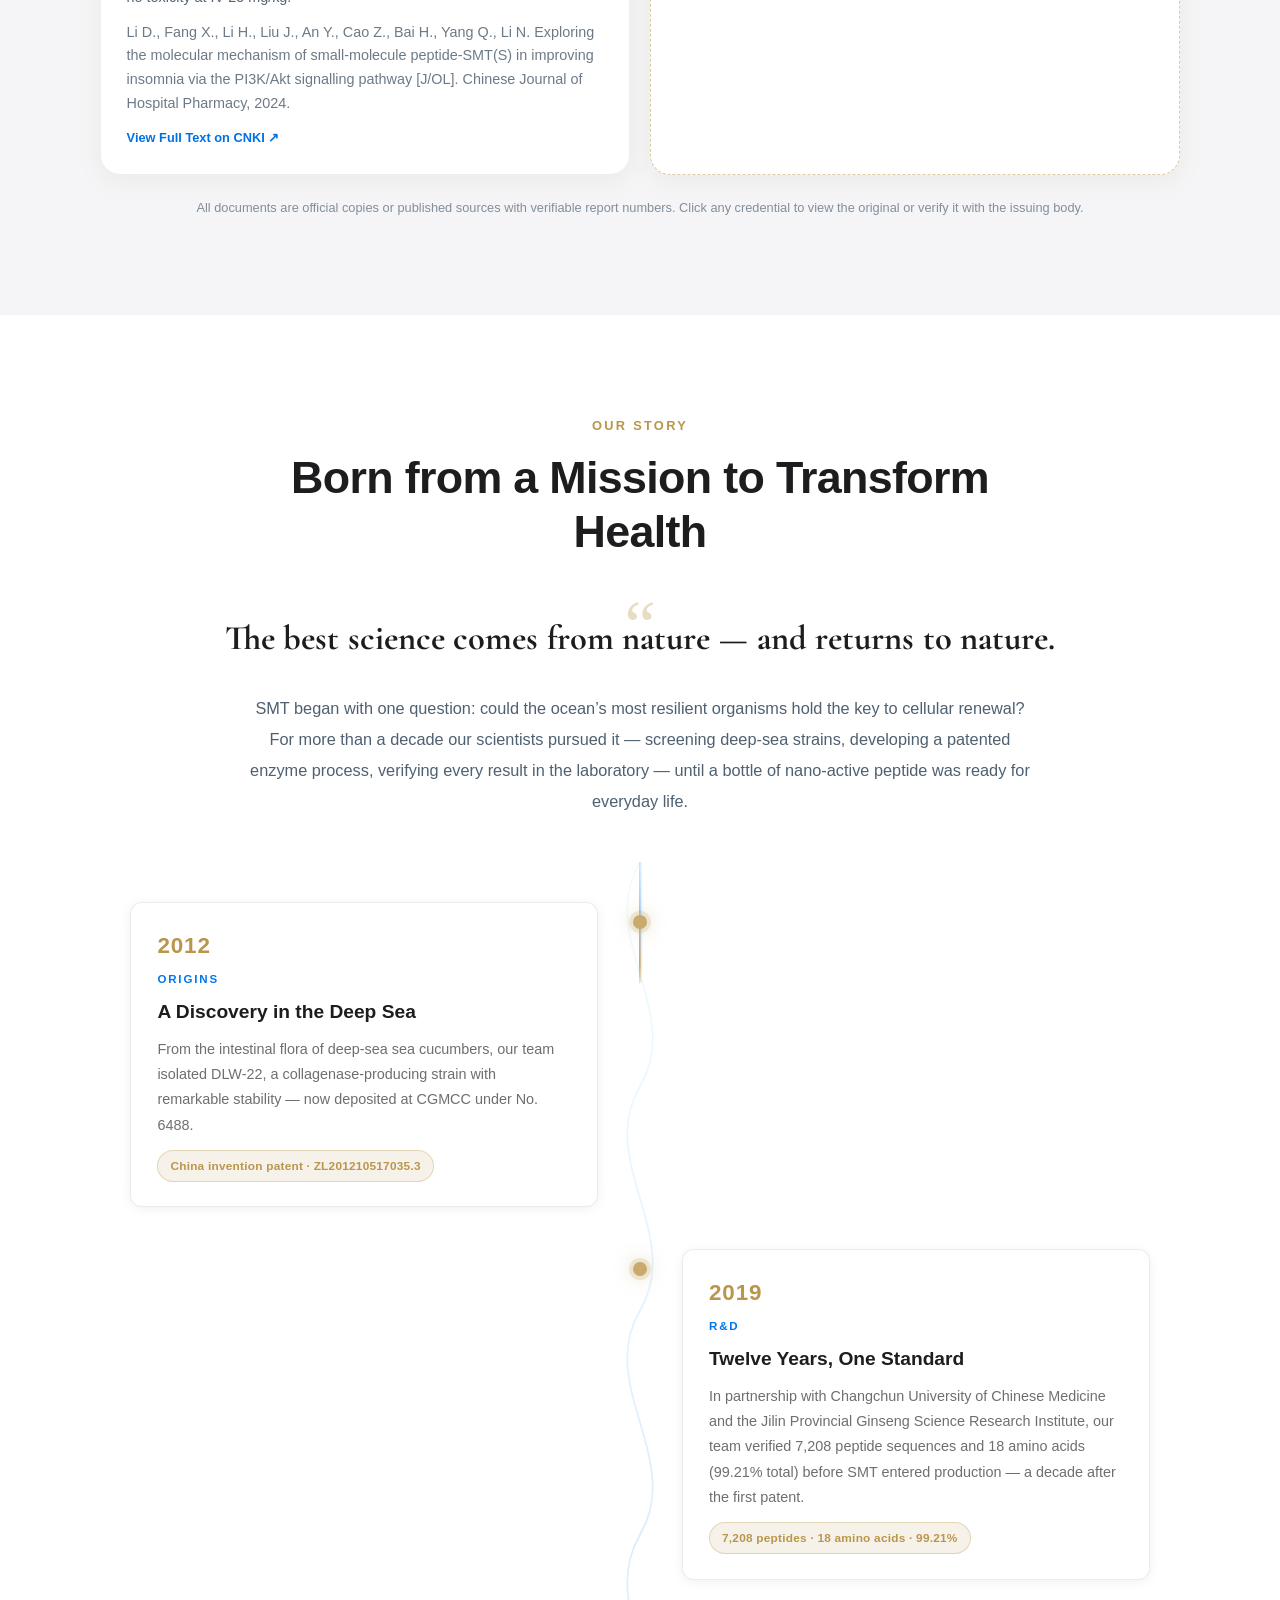
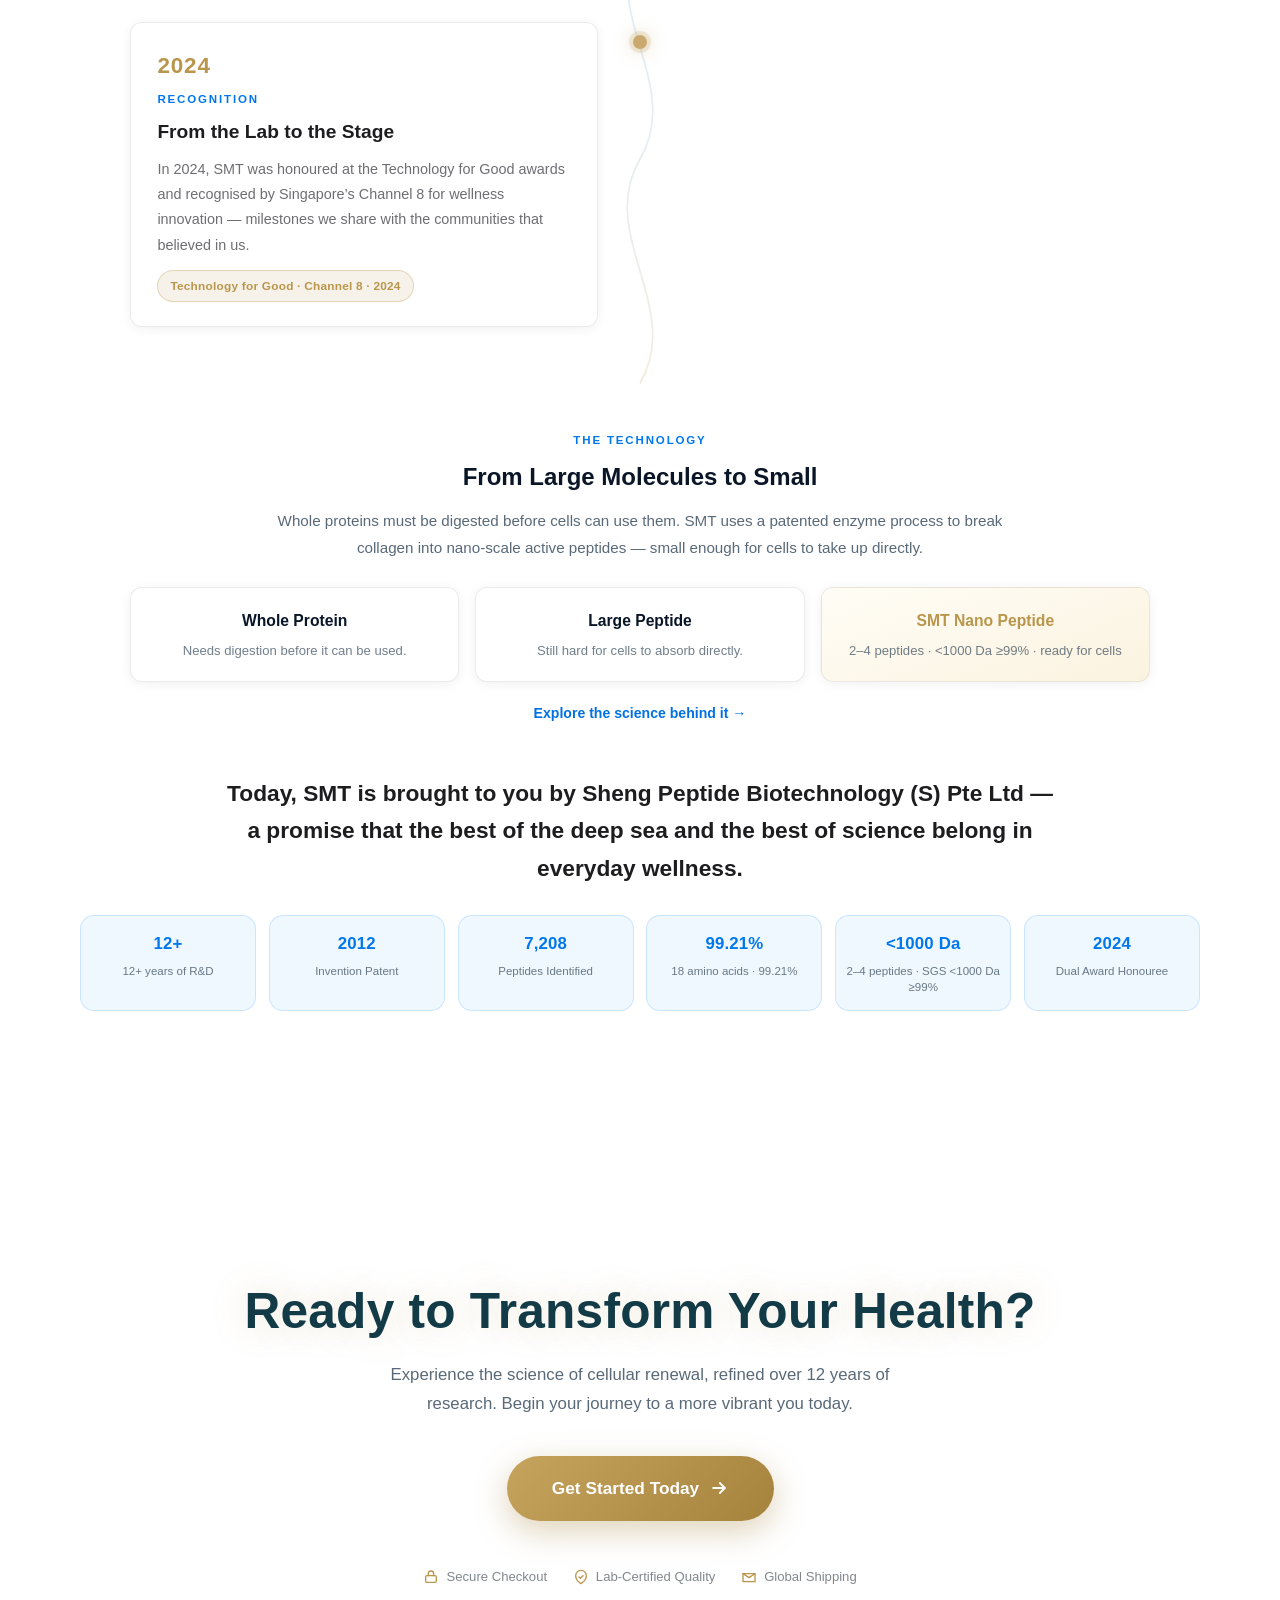
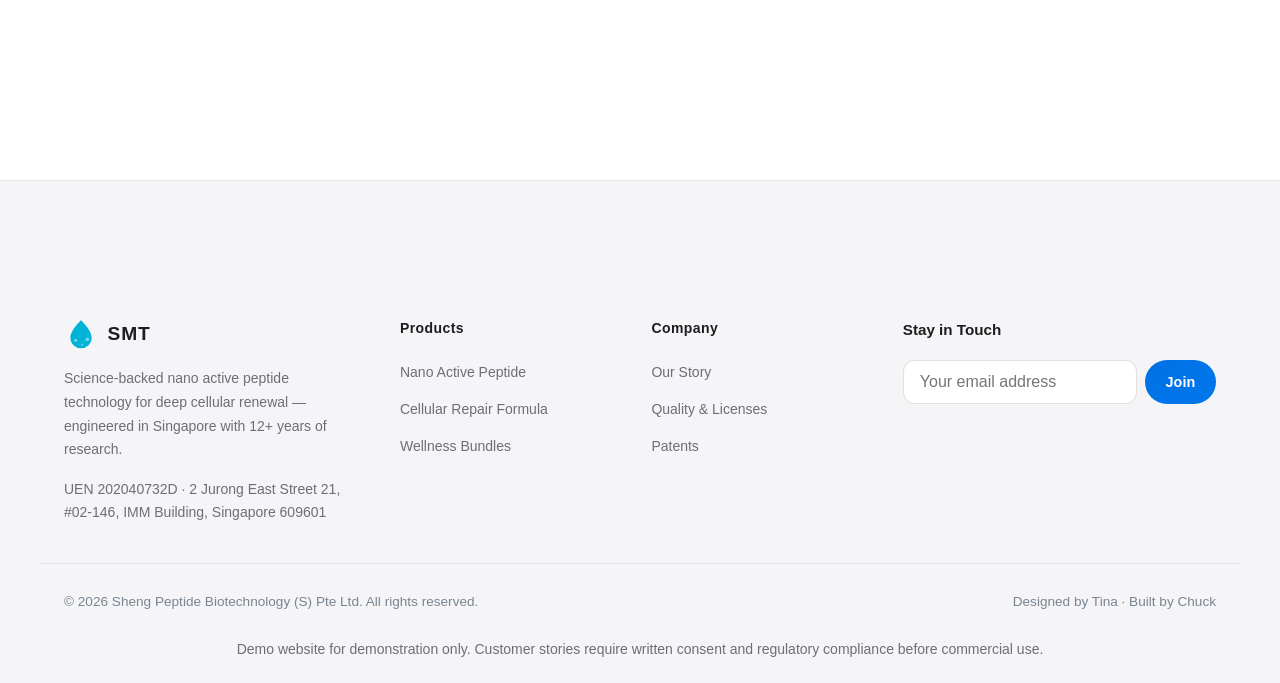
==== commit aaf7f90e: "fix: 简体购物车显示 undefined（PRODUCTS 补 zh + 渲染兜底）；下单失败改报支付错误；拆分 applyLanguage/placeOrder/validateCheckout" ====
--- a/index.html
+++ b/index.html
@@ -4214,6 +4214,8 @@
   'cart.checkout': { en: 'Checkout', tw: '前往結帳', zh: '前往结账' },
   'cart.added': { en: 'Added to cart', tw: '已加入購物車', zh: '已加入购物车' },
   'cart.remove': { en: 'Remove', tw: '移除', zh: '移除' },
+    'cart.decrease': { en: 'Decrease quantity', tw: '減少數量', zh: '减少数量' },
+    'cart.increase': { en: 'Increase quantity', tw: '增加數量', zh: '增加数量' },
   'invite.title': { en: 'Invite Code', tw: '邀請碼', zh: '邀请码' },
   'invite.body': { en: 'Enter your invite code to enjoy extra discounts or rewards, or continue without one.', tw: '請輸入您的邀請碼以享有額外折扣或獎勵，或選擇不填寫繼續。', zh: '请输入您的邀请码以享有额外折扣或奖励，或选择不填写继续。' },
   'invite.placeholder': { en: 'Invite code', tw: '邀請碼', zh: '邀请码' },
@@ -4249,6 +4251,7 @@
   'checkout.done': { en: 'Done', tw: '完成', zh: '完成' },
   'checkout.viewOrder': { en: 'View Order', tw: '查看訂單', zh: '查看订单' },
   'checkout.required': { en: 'Please fill in all required fields.', tw: '請填寫所有必填欄位。', zh: '请填写所有必填字段。' },
+    'checkout.failed': { en: 'Payment failed. Please try again or contact us.', tw: '付款失敗，請重試或聯絡我們。', zh: '支付失败，请重试或联系我们。' },
   'checkout.invalidEmail': { en: 'Please enter a valid email address.', tw: '請輸入有效的電子郵件地址。', zh: '请输入有效的电子邮件地址。' },
   'checkout.processing': { en: 'Processing…', tw: '處理中…', zh: '处理中…' },
 
